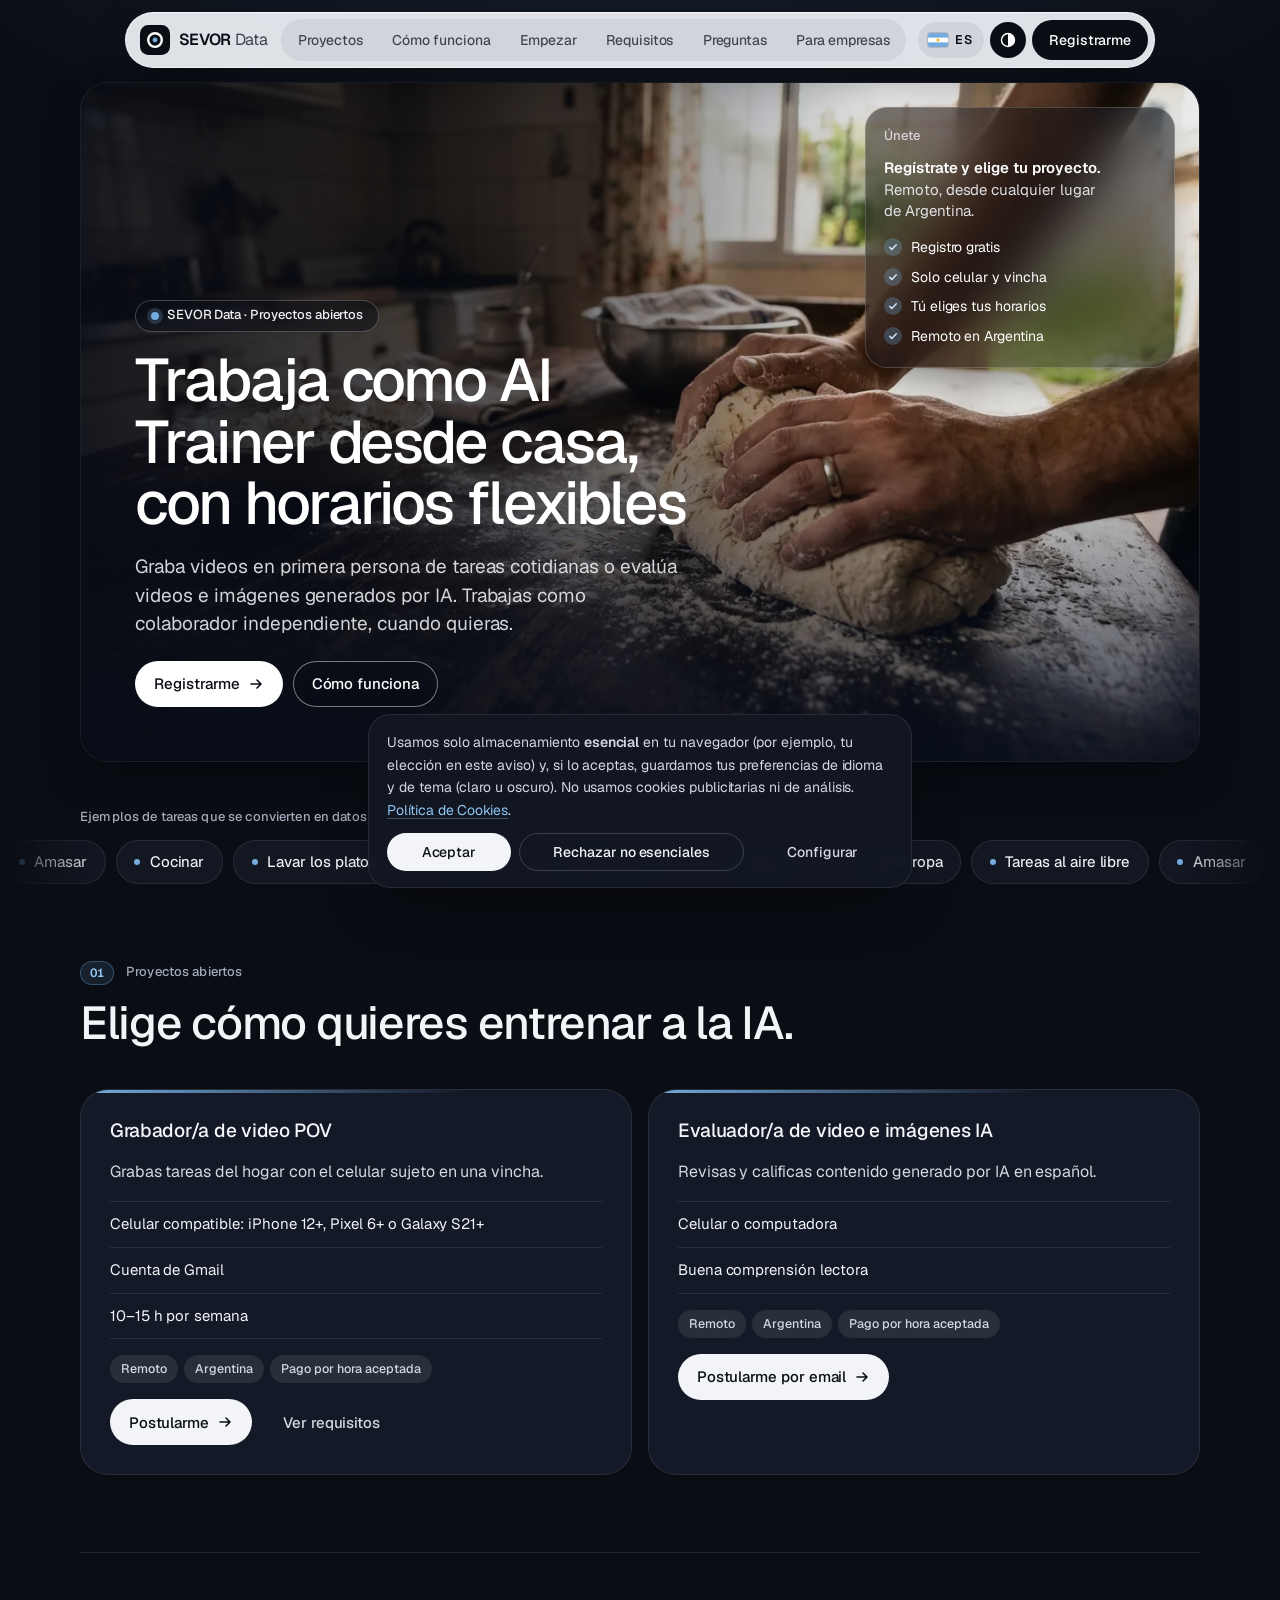
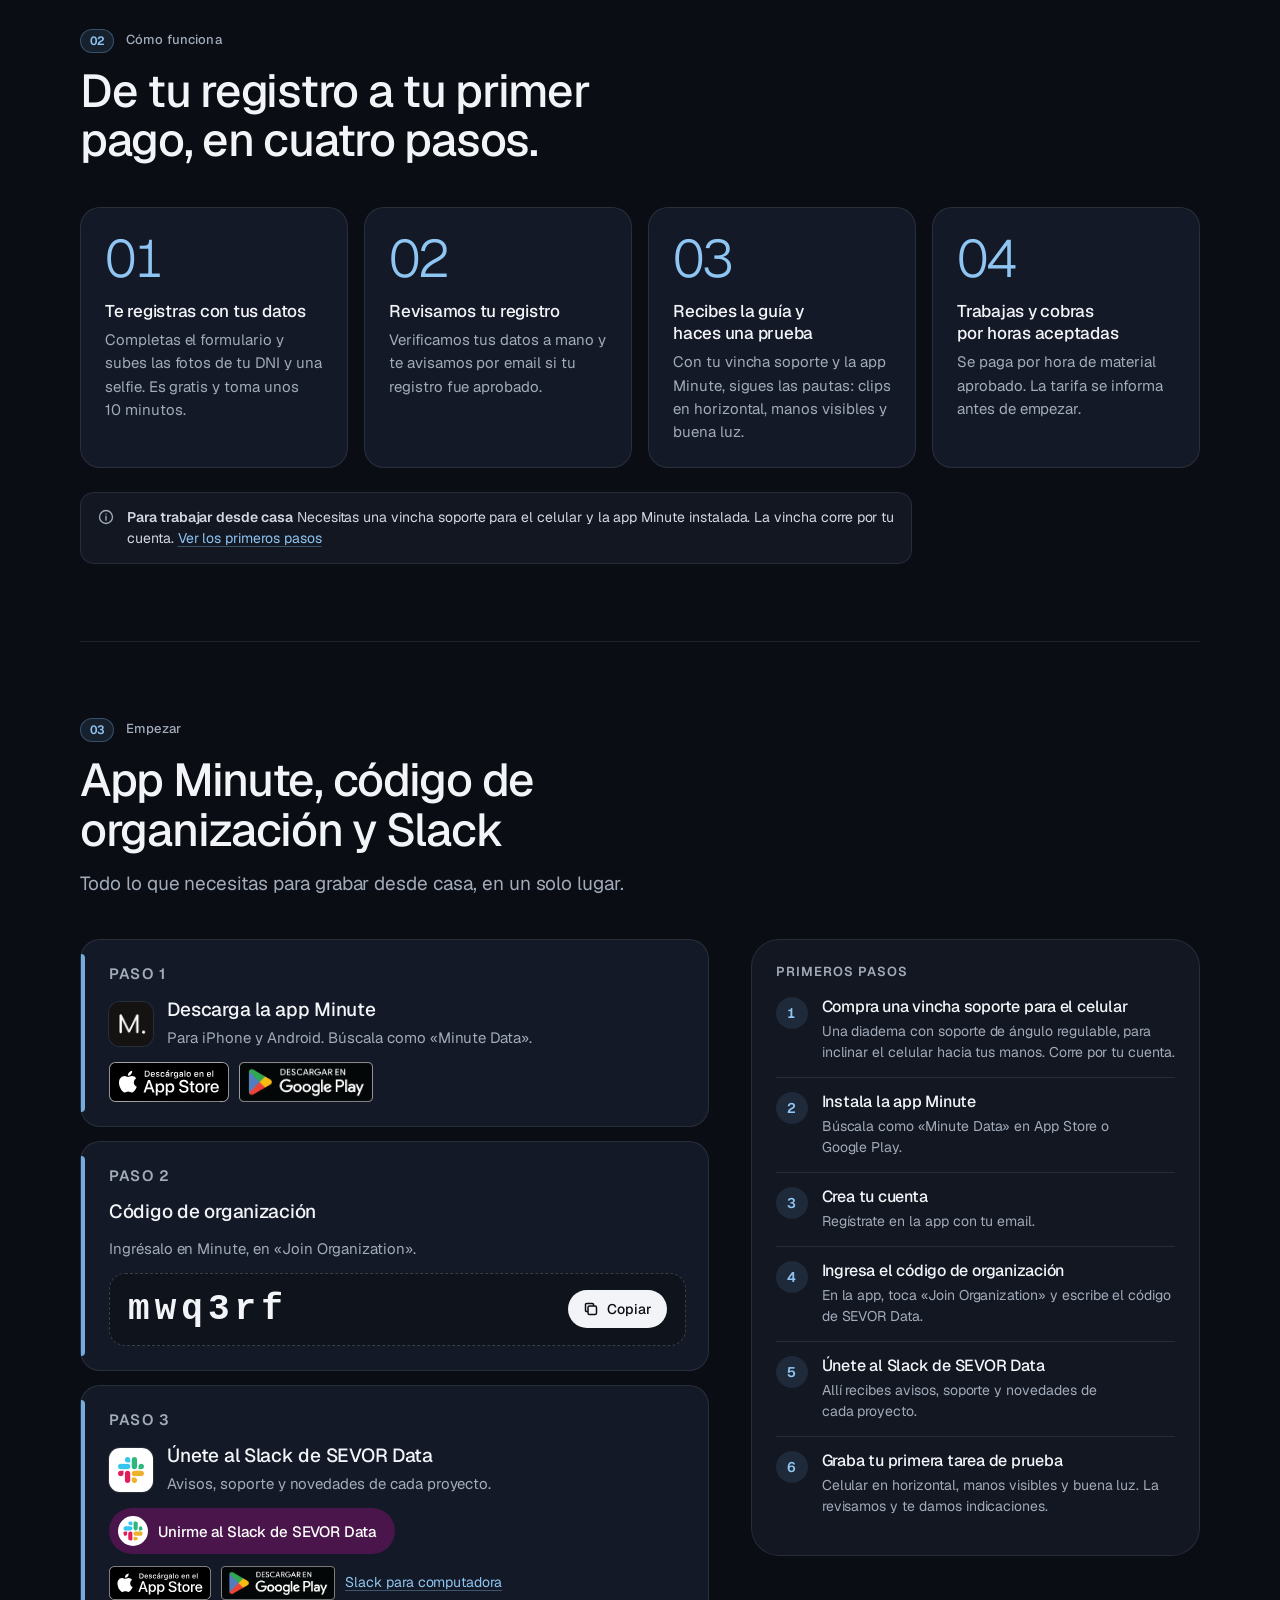
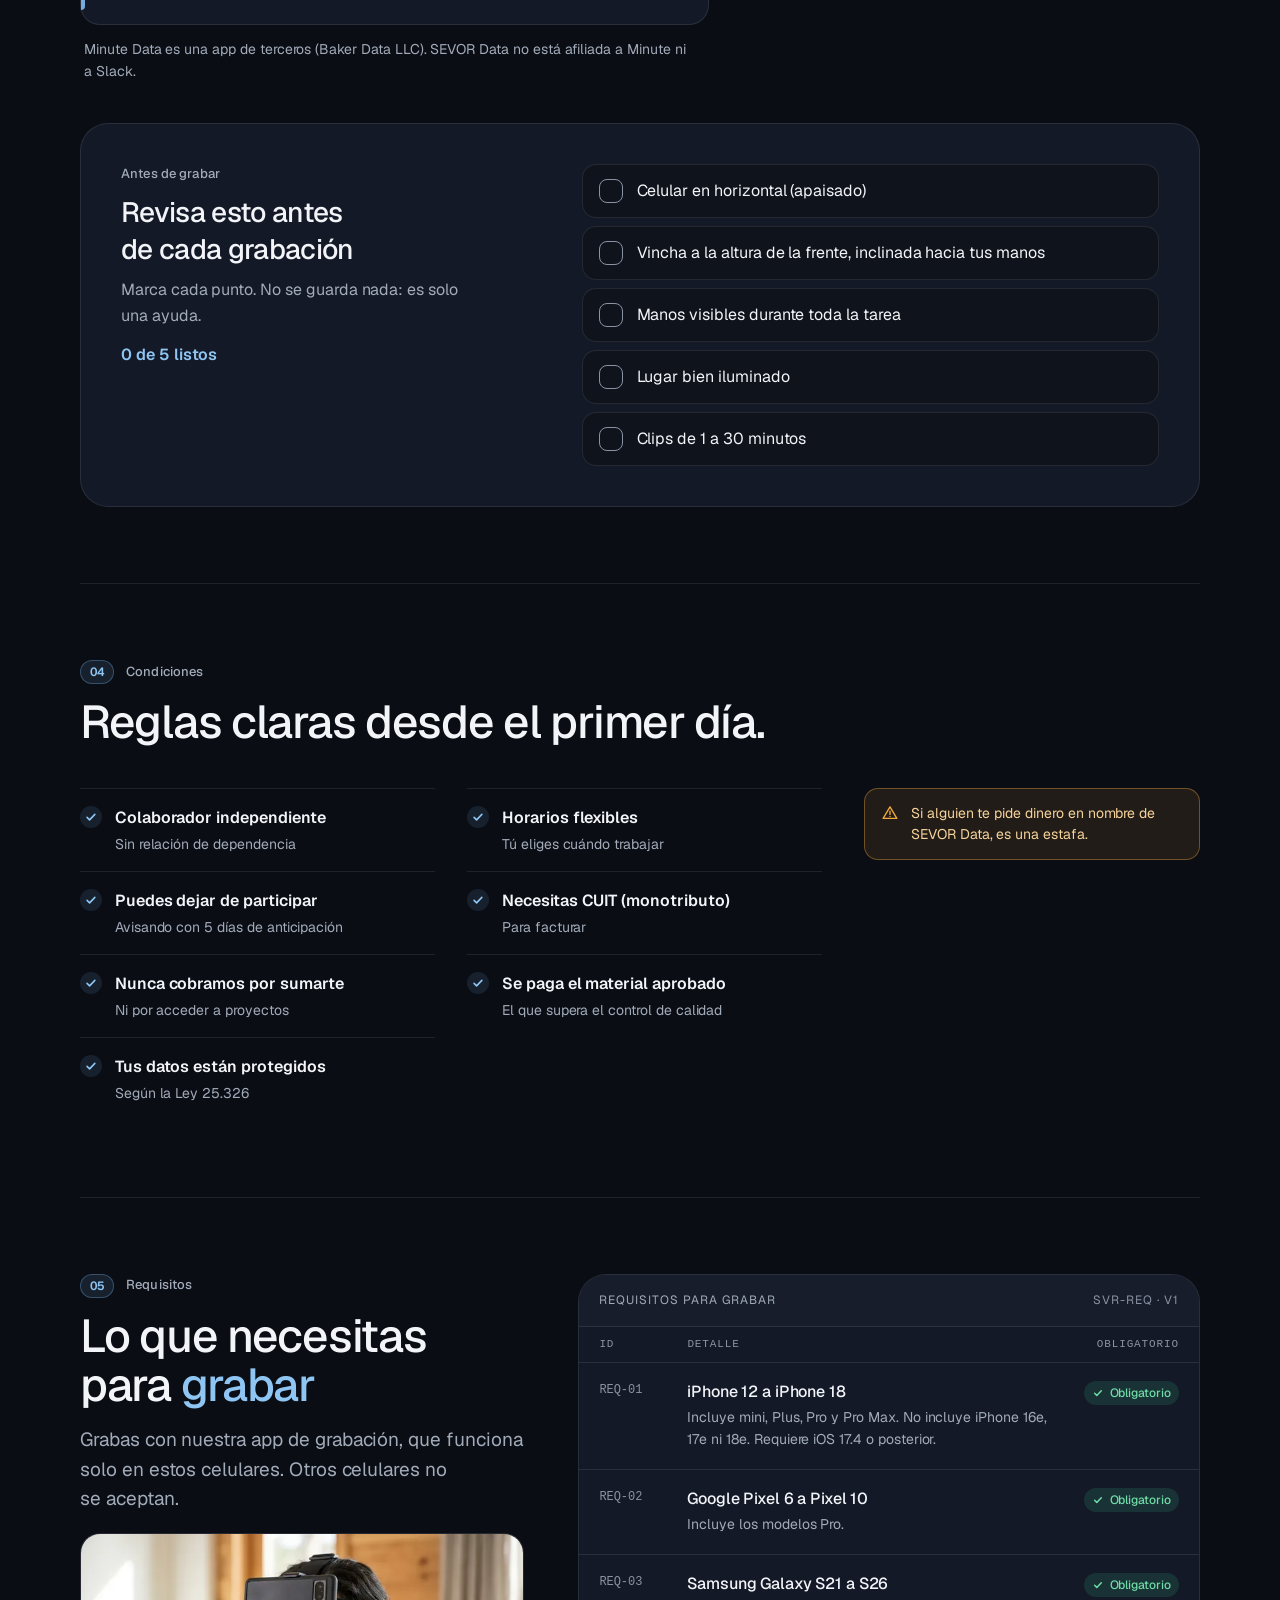
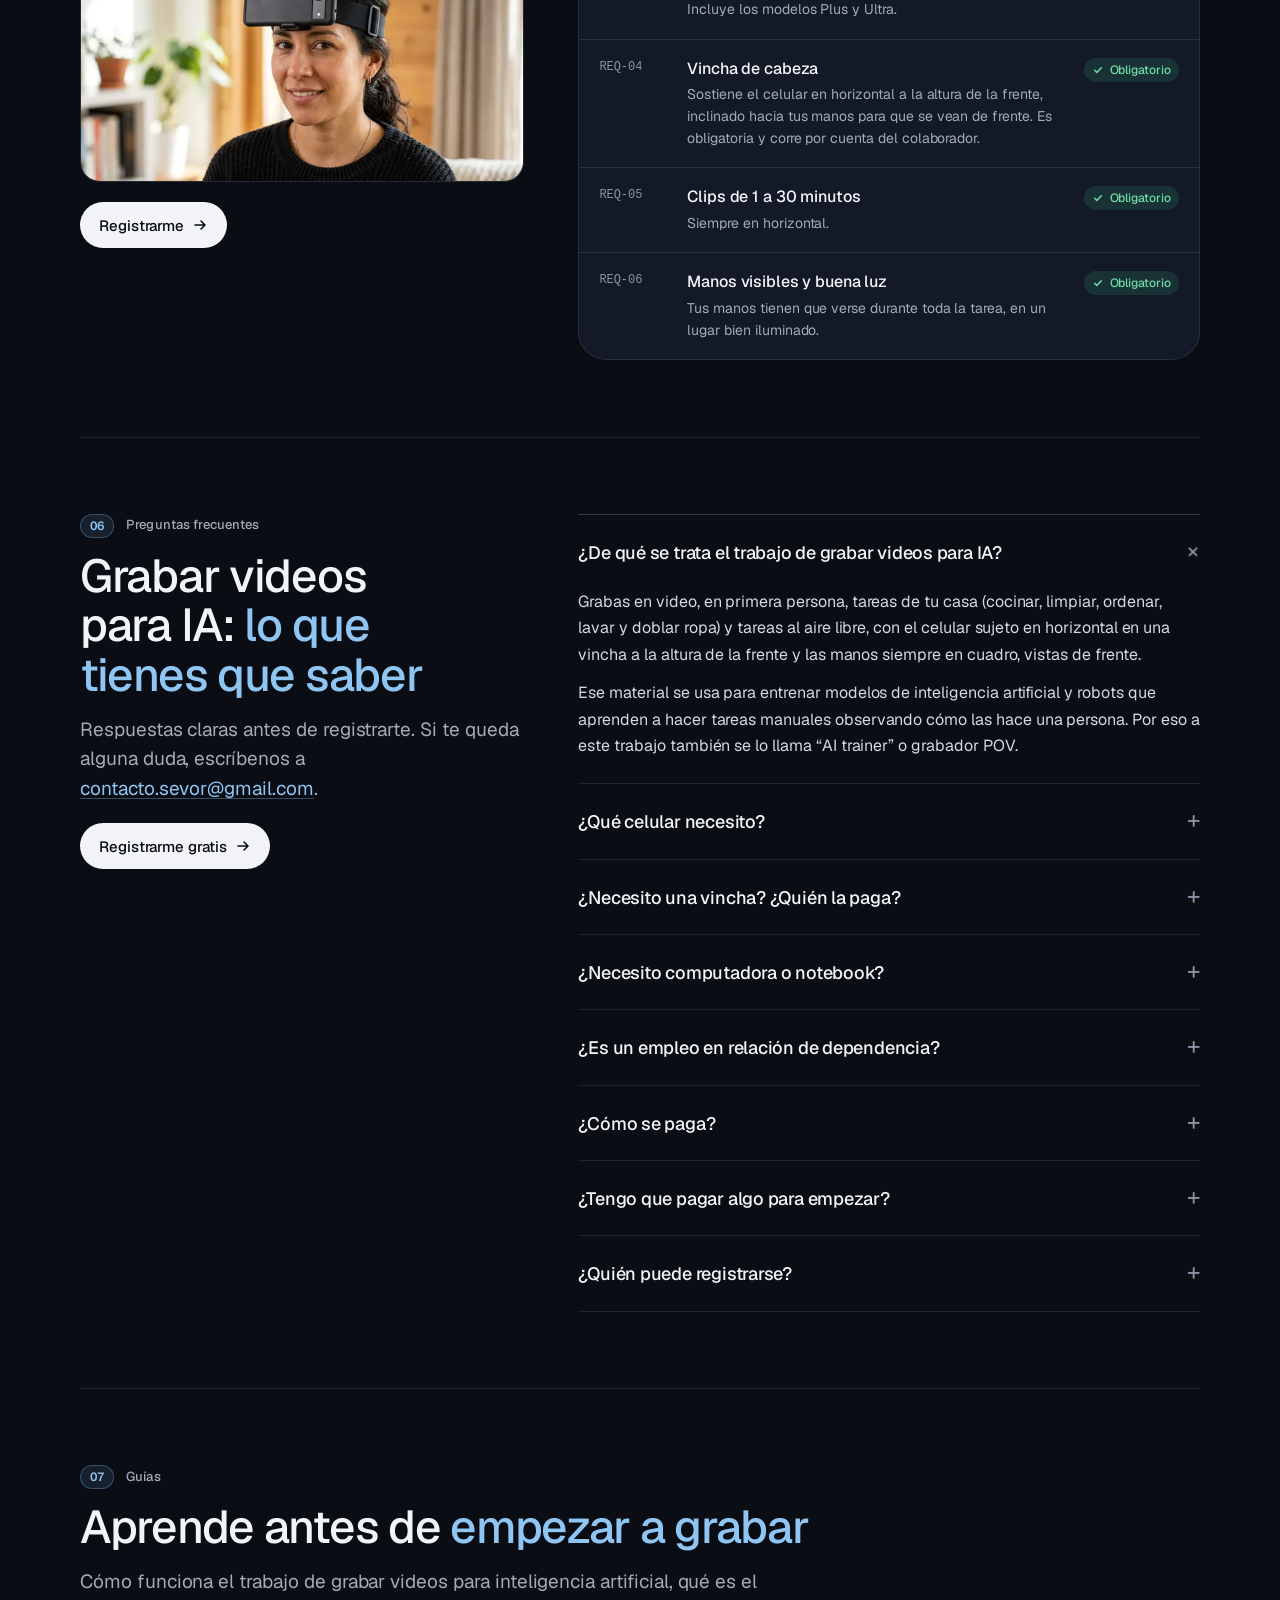
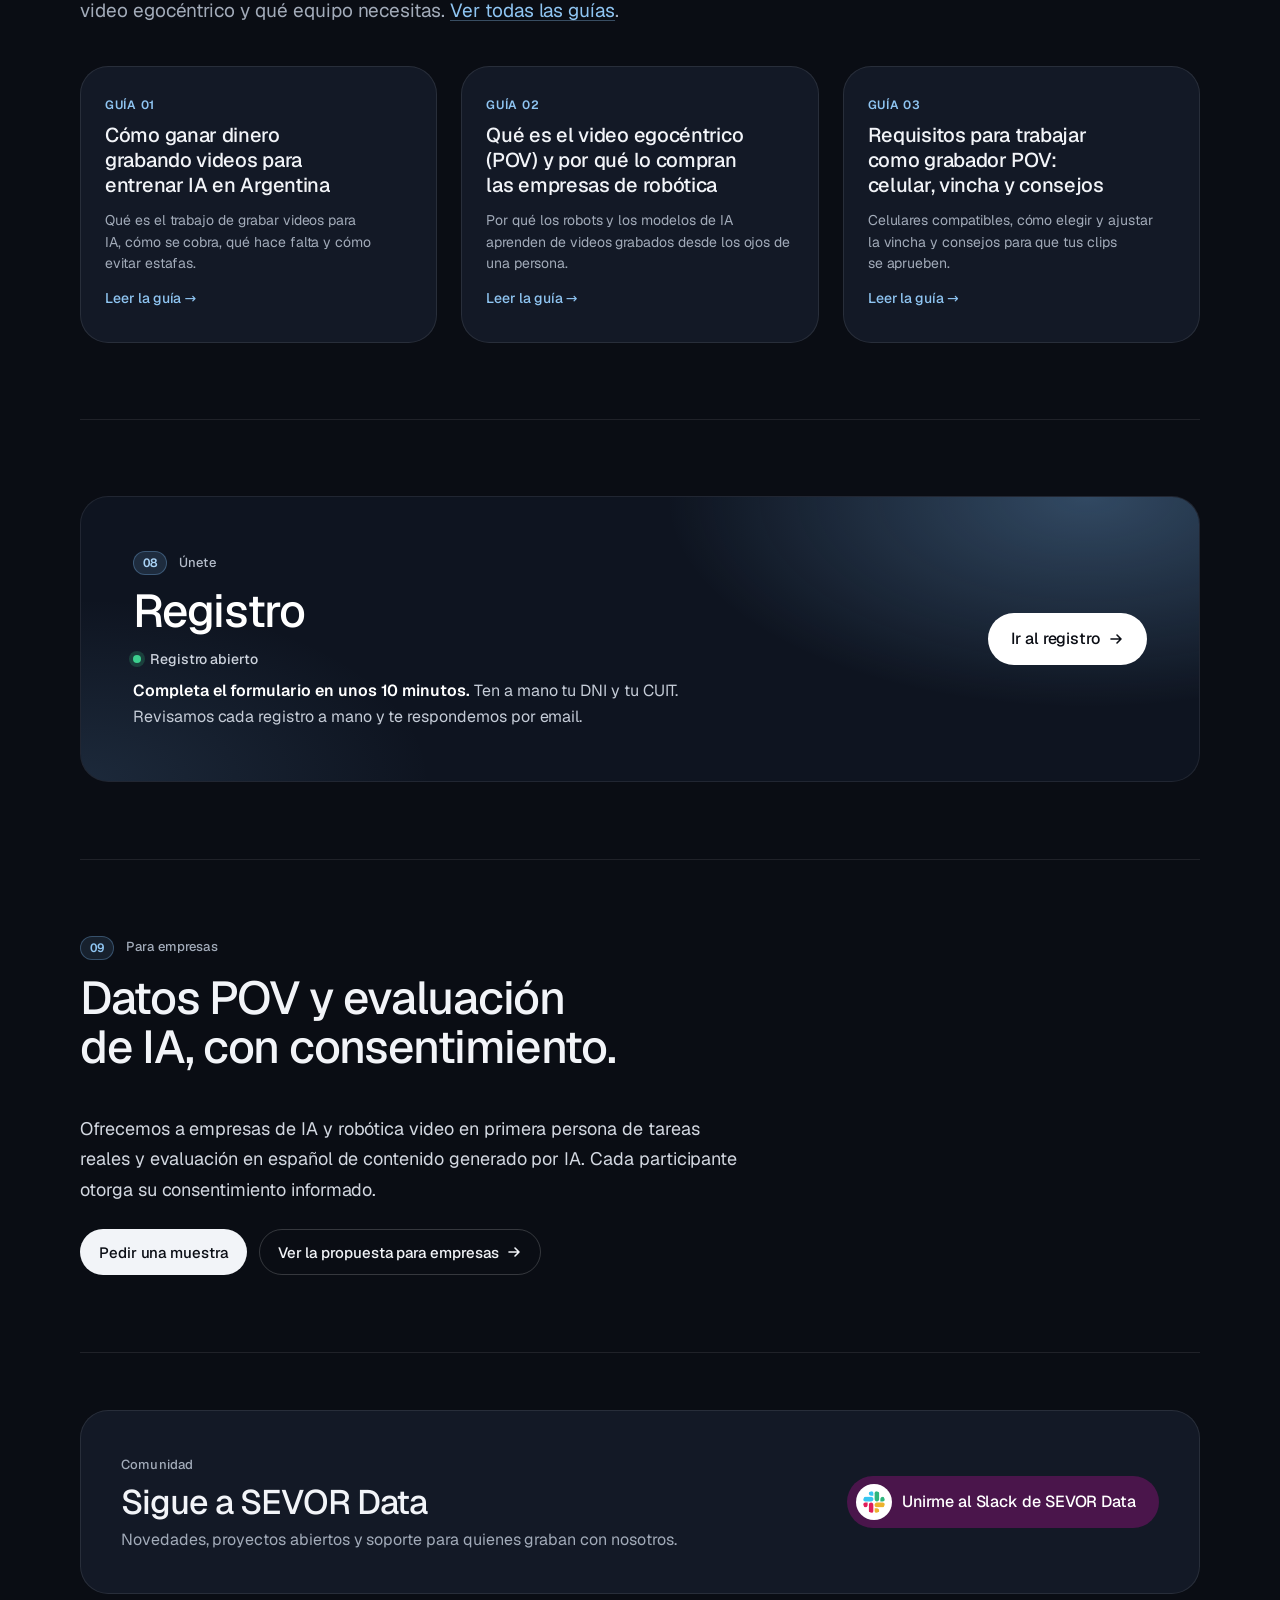
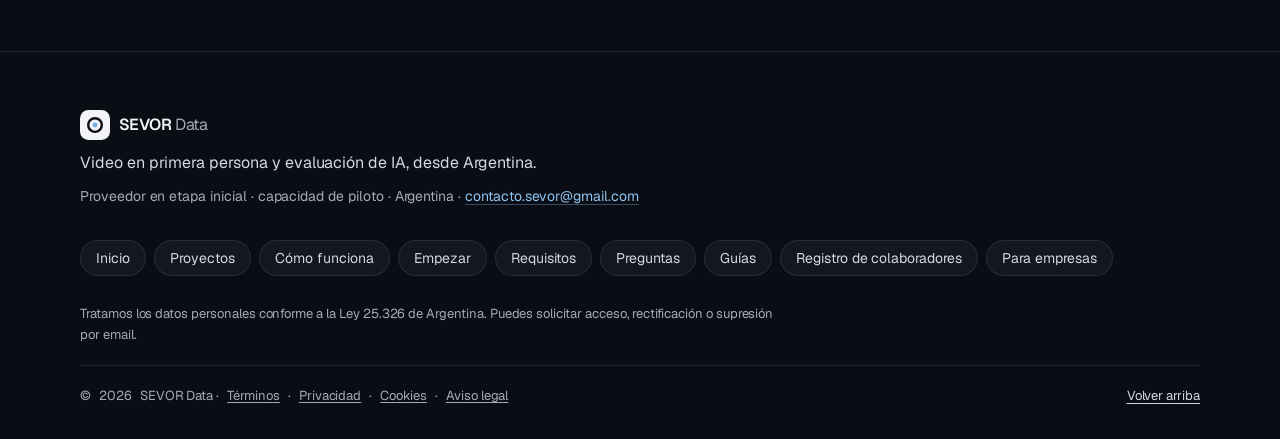
==== index.html @ 76fd6a67 "Show Minute organization code in HTML fallback" ====
<!doctype html>
<html lang="es">
<head>
  <meta charset="utf-8">
  <meta name="viewport" content="width=device-width, initial-scale=1, viewport-fit=cover">
  <meta name="color-scheme" content="dark light">
  <title>Trabajo grabando videos para IA desde el celular | SEVOR Data</title>
  <meta name="description" content="Gana dinero grabando videos POV de tareas del hogar con tu celular y una vincha. Trabajo remoto en Argentina para entrenar IA y robots. Registro gratis.">
  <meta name="robots" content="index, follow">
  <meta name="theme-color" content="#0a0d14" media="(prefers-color-scheme: dark)">
  <meta name="theme-color" content="#0a0d14">
  <link rel="canonical" href="https://sevor-data.dev.ar/">
  <link rel="icon" href="favicon.svg" type="image/svg+xml">
  <link rel="apple-touch-icon" href="assets/img/apple-touch-icon.png">

  <meta property="og:type" content="website">
  <meta property="og:site_name" content="SEVOR Data">
  <meta property="og:locale" content="es_AR">
  <meta property="og:title" content="Trabajo grabando videos para IA desde tu celular">
  <meta property="og:description" content="Graba en primera persona tareas del hogar y al aire libre con el celular en una vincha, como colaborador independiente en Argentina. Registro gratis.">
  <meta property="og:url" content="https://sevor-data.dev.ar/">
  <meta property="og:image" content="https://sevor-data.dev.ar/assets/img/og-image.png">
  <meta property="og:image:width" content="1200">
  <meta property="og:image:height" content="630">
  <meta property="og:image:alt" content="SEVOR Data: video POV en primera persona para entrenar IA, desde Argentina">
  <meta name="twitter:card" content="summary_large_image">
  <meta name="twitter:title" content="Trabajo grabando videos para IA desde tu celular">
  <meta name="twitter:description" content="Graba en primera persona tareas del hogar y al aire libre con el celular en una vincha, como colaborador independiente en Argentina. Registro gratis.">
  <meta name="twitter:image" content="https://sevor-data.dev.ar/assets/img/og-image.png">
  <meta name="keywords" content="trabajo grabando videos para IA, ganar dinero grabando videos, trabajo remoto desde el celular Argentina, AI trainer Argentina, grabar tareas para robots, video egocéntrico POV, trabajo desde casa">
  <script>(function(d){d.classList.add("js");var t=null;try{t=localStorage.getItem("sevor_theme")}catch(e){}d.setAttribute("data-theme",t==="light"?"light":"dark")})(document.documentElement);</script>
  <link rel="preload" as="image" type="image/webp" href="assets/img/photos/pov-dough-1408.webp"
        imagesrcset="assets/img/photos/pov-dough-640.webp 640w, assets/img/photos/pov-dough-960.webp 960w, assets/img/photos/pov-dough-1408.webp 1408w"
        imagesizes="(min-width: 1180px) 1120px, 96vw">
  <link rel="preload" as="font" type="font/woff2" href="assets/fonts/geist-latin.woff2" crossorigin>
  <link rel="stylesheet" href="assets/css/style.css?v=20261111">
  <link rel="stylesheet" href="assets/css/sevor.css?v=20261111">
  <script type="application/ld+json">
{
  "@context": "https://schema.org",
  "@graph": [
    {
      "@type": "Organization",
      "@id": "https://sevor-data.dev.ar/#org",
      "name": "SEVOR Data",
      "url": "https://sevor-data.dev.ar/",
      "logo": "https://sevor-data.dev.ar/assets/img/logo-512.png",
      "email": "contacto.sevor@gmail.com",
      "description": "Equipo argentino que coordina colaboradores independientes para grabar video egocéntrico (POV) de tareas del hogar y al aire libre, usado para entrenar modelos de inteligencia artificial y robótica.",
      "areaServed": {
        "@type": "Country",
        "name": "Argentina"
      },
      "knowsLanguage": [
        "es",
        "en",
        "pt"
      ],
      "contactPoint": {
        "@type": "ContactPoint",
        "contactType": "customer support",
        "email": "contacto.sevor@gmail.com",
        "availableLanguage": [
          "Spanish",
          "English",
          "Portuguese"
        ]
      }
    },
    {
      "@type": "WebSite",
      "@id": "https://sevor-data.dev.ar/#website",
      "url": "https://sevor-data.dev.ar/",
      "name": "SEVOR Data",
      "inLanguage": "es"
      "publisher": {
        "@id": "https://sevor-data.dev.ar/#org"
      }
    },
    {
      "@type": "WebPage",
      "@id": "https://sevor-data.dev.ar/#webpage",
      "url": "https://sevor-data.dev.ar/",
      "name": "Trabajo grabando videos para IA desde el celular",
      "isPartOf": {
        "@id": "https://sevor-data.dev.ar/#website"
      },
      "about": {
        "@id": "https://sevor-data.dev.ar/#org"
      },
      "inLanguage": "es",
      "primaryImageOfPage": "https://sevor-data.dev.ar/assets/img/photos/pov-dough-1408.jpg"
    },
    {
      "@type": "FAQPage",
      "@id": "https://sevor-data.dev.ar/#faq",
      "inLanguage": "es",
      "mainEntity": [
        {
          "@type": "Question",
          "name": "¿De qué se trata el trabajo de grabar videos para IA?",
          "acceptedAnswer": {
            "@type": "Answer",
            "text": "Grabas en video, en primera persona, tareas de tu casa (cocinar, limpiar, ordenar, lavar y doblar ropa) y tareas al aire libre, con el celular sujeto en horizontal en una vincha a la altura de la frente y las manos siempre en cuadro, vistas de frente. Ese material se usa para entrenar modelos de inteligencia artificial y robots que aprenden a hacer tareas manuales observando cómo las hace una persona. Por eso a este trabajo también se lo llama “AI trainer” o grabador POV."
          }
        },
        {
          "@type": "Question",
          "name": "¿Qué celular necesito?",
          "acceptedAnswer": {
            "@type": "Answer",
            "text": "Grabas con nuestra app de grabación, que funciona solo en estos modelos: iPhone 12 a iPhone 18 (incluye mini, Plus, Pro y Pro Max; no incluye iPhone 16e, 17e ni 18e; requiere iOS 17.4 o posterior), Google Pixel 6 a Pixel 10 (incluye Pro) y Samsung Galaxy S21 a S26 (incluye Plus y Ultra). Otros celulares no se aceptan."
          }
        },
        {
          "@type": "Question",
          "name": "¿Necesito una vincha? ¿Quién la paga?",
          "acceptedAnswer": {
            "@type": "Answer",
            "text": "Sí. La vincha de cabeza para celular es obligatoria: sostiene el teléfono en horizontal (apaisado) a la altura de la frente, inclinado hacia tus manos para que se vean de frente. La compra cada persona por su cuenta; SEVOR Data no vende vinchas ni cobra nada para sumarte."
          }
        },
        {
          "@type": "Question",
          "name": "¿Necesito computadora o notebook?",
          "acceptedAnswer": {
            "@type": "Answer",
            "text": "No. El trabajo se hace con el celular: no necesitas notebook ni computadora."
          }
        },
        {
          "@type": "Question",
          "name": "¿Es un empleo en relación de dependencia?",
          "acceptedAnswer": {
            "@type": "Answer",
            "text": "No. Trabajas como colaborador independiente: eliges tus días y horarios. Para facturar necesitas CUIT y estar inscrito en monotributo u otro régimen. Cualquiera de las partes puede finalizar la colaboración con 5 días de aviso."
          }
        },
        {
          "@type": "Question",
          "name": "¿Cómo se paga?",
          "acceptedAnswer": {
            "@type": "Answer",
            "text": "Se paga por hora de material aprobado: solo cuenta el video que supera el control de calidad. Los clientes son empresas internacionales de IA y robótica. El monto se informa por email al registrarte, antes de empezar cada proyecto. No garantizamos un volumen mínimo de trabajo."
          }
        },
        {
          "@type": "Question",
          "name": "¿Tengo que pagar algo para empezar?",
          "acceptedAnswer": {
            "@type": "Answer",
            "text": "No. Nunca cobramos por sumarte ni por acceder a proyectos. Si alguien te pide dinero en nombre de SEVOR Data, es una estafa."
          }
        },
        {
          "@type": "Question",
          "name": "¿Quién puede registrarse?",
          "acceptedAnswer": {
            "@type": "Answer",
            "text": "Personas que viven en Argentina, con DNI, un celular compatible y la posibilidad de facturar. El registro es online, gratuito y toma unos 10 minutos: completas tus datos y subes las fotos de tu DNI y una selfie con él. Lo revisamos a mano y te avisamos por email si fue aprobado."
          }
        }
      ]
    }
  ]
}
  </script>
  <script src="assets/js/config.js?v=20261112" defer></script>
  <script src="assets/js/i18n.js?v=20261111" defer></script>
  <script src="assets/js/main.js?v=20261112" defer></script>
</head>
<body id="top" data-root="./" data-page="index">
  <a class="skip" href="#main" data-i18n="skip">Saltar al contenido</a>

  <header class="sx-header" data-header>
    <div class="sx-bar">
      <a class="sx-brand" href="./" aria-label="SEVOR Data, inicio"><svg class="sx-mark" viewBox="0 0 32 32" aria-hidden="true"><rect width="32" height="32" rx="9" class="sx-mark__bg"/><circle cx="16" cy="16" r="7.25" fill="none" class="sx-mark__ring" stroke-width="2.5"/><circle cx="16" cy="16" r="2.6" fill="#74acdf"/></svg><span class="sx-brand__word">SEVOR <span>Data</span></span></a>
      <nav class="sx-nav" aria-label="Principal"><ul class="sx-nav__track"><li><a href="#proyectos" data-i18n="nav.projects">Proyectos</a></li><li><a href="#como-funciona" data-i18n="nav.how">Cómo funciona</a></li><li><a href="#empezar" data-i18n="nav.start">Empezar</a></li><li><a href="#requisitos" data-i18n="nav.req">Requisitos</a></li><li><a href="#preguntas" data-i18n="nav.faq">Preguntas</a></li><li><a href="#empresas" data-i18n="nav.biz">Empresas</a></li></ul></nav>
      <div class="sx-tools"><div class="lang"><button class="lang-btn" type="button" aria-haspopup="true" aria-expanded="false" aria-controls="lang-menu" data-i18n-attr="aria-label:lang.label" aria-label="Idioma"><span class="flag"><svg viewBox="0 0 20 14" aria-hidden="true"><rect width="20" height="14" fill="#74acdf"/><rect y="4.67" width="20" height="4.66" fill="#fff"/><circle cx="10" cy="7" r="1.5" fill="#f6b40e"/></svg></span><span class="lang-code">ES</span></button><div class="lang-menu" id="lang-menu" role="menu"></div></div><button class="sx-theme" type="button" data-theme-toggle aria-label="Cambiar a tema claro"><svg viewBox="0 0 20 20" aria-hidden="true"><circle cx="10" cy="10" r="7.25" fill="none" stroke="currentColor" stroke-width="1.6"/><path d="M10 2.75a7.25 7.25 0 0 1 0 14.5z" fill="currentColor"/></svg></button><a class="sx-cta" href="registro.html" data-i18n="co.btn">Registrarme</a><button class="menu-toggle sx-menu-btn" type="button" aria-expanded="false" aria-controls="mobile-menu" data-i18n-attr="aria-label:nav.menu" aria-label="Menú"><span></span></button></div>
    </div>
    <div class="mobile-menu sx-sheet" id="mobile-menu" hidden><nav aria-label="Móvil"><ul><li><a href="#proyectos" data-i18n="nav.projects">Proyectos</a></li><li><a href="#como-funciona" data-i18n="nav.how">Cómo funciona</a></li><li><a href="#empezar" data-i18n="nav.start">Empezar</a></li><li><a href="#requisitos" data-i18n="nav.req">Requisitos</a></li><li><a href="#preguntas" data-i18n="nav.faq">Preguntas</a></li><li><a href="#empresas" data-i18n="nav.biz">Empresas</a></li></ul></nav><div class="sx-sheet__cta"><a class="btn btn-primary" href="registro.html" data-i18n="co.btn">Registrarme</a></div></div>
  </header>

  <main id="main">
    <!-- ============ HERO ============ -->
    <div class="container sx-hero-wrap">
      <section class="sx-hero" aria-labelledby="hero-title">
        <picture>
          <source type="image/webp" srcset="assets/img/photos/pov-dough-640.webp 640w, assets/img/photos/pov-dough-960.webp 960w, assets/img/photos/pov-dough-1408.webp 1408w" sizes="(min-width: 1180px) 1120px, 96vw">
          <img class="sx-hero__img" src="assets/img/photos/pov-dough-1408.jpg" srcset="assets/img/photos/pov-dough-640.jpg 640w, assets/img/photos/pov-dough-960.jpg 960w, assets/img/photos/pov-dough-1408.jpg 1408w" sizes="(min-width: 1180px) 1120px, 96vw" width="1408" height="768" fetchpriority="high" decoding="async" alt="Vista en primera persona de unas manos amasando sobre una mesa enharinada, en una cocina" data-i18n-attr="alt:hero2.alt">
        </picture>
        <div class="sx-hero__copy">
          <p class="sx-badge"><span class="sx-dot" aria-hidden="true"></span><span data-i18n="hero2.eyebrow">SEVOR Data · Proyectos abiertos</span></p>
          <h1 id="hero-title" data-i18n="hero2.h1">Trabaja como AI Trainer desde casa, con horarios flexibles</h1>
          <p class="sx-hero__sub" data-i18n="hero2.sub">Graba videos en primera persona de tareas cotidianas o evalúa videos e imágenes generados por IA. Trabajas como colaborador independiente, cuando quieras.</p>
          <div class="sx-hero__actions">
            <a class="btn btn-light" href="registro.html"><span data-i18n="co.btn">Registrarme</span><svg class="arrow" viewBox="0 0 16 16" fill="none" stroke="currentColor" stroke-width="1.6" stroke-linecap="round" stroke-linejoin="round" aria-hidden="true"><path d="M3 8h10M9 4l4 4-4 4"/></svg></a>
            <a class="btn btn-ghost-light" href="#como-funciona" data-i18n="nav.how">Cómo funciona</a>
          </div>
        </div>
        <aside class="sx-glass" aria-labelledby="co-head">
          <p class="sx-glass__head" id="co-head" data-i18n="co.head">Únete</p>
          <p class="sx-glass__lead"><strong data-i18n="co.lead.b">Regístrate y elige tu proyecto.</strong> <span data-i18n="co.lead">Remoto, desde cualquier lugar de Argentina.</span></p>
          <ul class="sx-glass__chips" role="list"><li><svg viewBox="0 0 16 16" fill="none" stroke="currentColor" stroke-width="2" stroke-linecap="round" stroke-linejoin="round" aria-hidden="true"><path d="m3.5 8.4 2.9 2.9 6-6.3"/></svg><span data-i18n="hero3.c1">Registro gratis</span></li><li><svg viewBox="0 0 16 16" fill="none" stroke="currentColor" stroke-width="2" stroke-linecap="round" stroke-linejoin="round" aria-hidden="true"><path d="m3.5 8.4 2.9 2.9 6-6.3"/></svg><span data-i18n="hero3.c2">Solo celular y vincha</span></li><li><svg viewBox="0 0 16 16" fill="none" stroke="currentColor" stroke-width="2" stroke-linecap="round" stroke-linejoin="round" aria-hidden="true"><path d="m3.5 8.4 2.9 2.9 6-6.3"/></svg><span data-i18n="hero3.c3">Tú eliges tus horarios</span></li><li><svg viewBox="0 0 16 16" fill="none" stroke="currentColor" stroke-width="2" stroke-linecap="round" stroke-linejoin="round" aria-hidden="true"><path d="m3.5 8.4 2.9 2.9 6-6.3"/></svg><span data-i18n="hero3.c4">Remoto en Argentina</span></li></ul>
        </aside>
      </section>
    </div>

    <!-- ============ TASKS MARQUEE ============ -->
    <section class="sx-marquee" aria-labelledby="mq-title">
      <div class="container"><h2 class="sx-marquee__label" id="mq-title" data-i18n="mq.label">Ejemplos de tareas que se convierten en datos</h2></div>
      <div class="sx-marquee__viewport">
        <ul class="sx-marquee__track" role="list"><li data-i18n="mq.1">Amasar</li><li data-i18n="mq.2">Cocinar</li><li data-i18n="mq.3">Lavar los platos</li><li data-i18n="mq.4">Limpiar</li><li data-i18n="mq.5">Ordenar la casa</li><li data-i18n="mq.6">Lavar ropa</li><li data-i18n="mq.7">Doblar ropa</li><li data-i18n="mq.8">Tareas al aire libre</li></ul>
        <ul class="sx-marquee__track" aria-hidden="true"><li data-i18n="mq.1">Amasar</li><li data-i18n="mq.2">Cocinar</li><li data-i18n="mq.3">Lavar los platos</li><li data-i18n="mq.4">Limpiar</li><li data-i18n="mq.5">Ordenar la casa</li><li data-i18n="mq.6">Lavar ropa</li><li data-i18n="mq.7">Doblar ropa</li><li data-i18n="mq.8">Tareas al aire libre</li></ul>
      </div>
    </section>

    <!-- ============ 01 PROJECTS ============ -->
    <section class="sx-section" id="proyectos" aria-labelledby="pr-title">
      <div class="container">
        <header class="sx-head reveal">
          <p class="sx-eyebrow"><span class="sx-num" aria-hidden="true">01</span><span data-i18n="pr.eyebrow">Proyectos abiertos</span></p>
          <h2 id="pr-title" data-i18n="pr.h2">Elige cómo quieres entrenar a la IA.</h2>
        </header>
        <div class="project-cards">
          <article class="project-card reveal d1">
            <h3 data-i18n="pr.c1h">Grabador/a de video POV</h3>
            <p data-i18n="pr.c1p">Grabas tareas del hogar con el celular sujeto en una vincha.</p>
            <ul class="project-card__list">
              <li data-i18n="pr.c1l1">Celular compatible: iPhone 12+, Pixel 6+ o Galaxy S21+</li>
              <li data-i18n="pr.c1l2">Cuenta de Gmail</li>
              <li data-i18n="pr.c1l3">10–15 h por semana</li>
            </ul>
            <p class="tags"><span class="tag" data-i18n="m.remote">Remoto</span><span class="tag">Argentina</span><span class="tag" data-i18n="m.pay">Pago por hora aceptada</span></p>
            <div class="cta-row">
              <a class="btn btn-primary" href="registro.html"><span data-i18n="pr.btn">Postularme</span><svg class="arrow" viewBox="0 0 16 16" fill="none" stroke="currentColor" stroke-width="1.6" stroke-linecap="round" stroke-linejoin="round" aria-hidden="true"><path d="M3 8h10M9 4l4 4-4 4"/></svg></a>
              <a class="btn btn-quiet" href="#requisitos" data-i18n="pr.req">Ver requisitos</a>
            </div>
          </article>
          <article class="project-card reveal d2">
            <h3 data-i18n="pr.c2h">Evaluador/a de video e imágenes IA</h3>
            <p data-i18n="pr.c2p">Revisas y calificas contenido generado por IA en español.</p>
            <ul class="project-card__list">
              <li data-i18n="pr.c2l1">Celular o computadora</li>
              <li data-i18n="pr.c2l2">Buena comprensión lectora</li>
            </ul>
            <p class="tags"><span class="tag" data-i18n="m.remote">Remoto</span><span class="tag">Argentina</span><span class="tag" data-i18n="m.pay">Pago por hora aceptada</span></p>
            <div class="cta-row">
              <a class="btn btn-primary" href="mailto:contacto.sevor@gmail.com?subject=Evaluador%20de%20video%20e%20im%C3%A1genes%20IA"><span data-i18n="pr.btn.mail">Postularme por email</span><svg class="arrow" viewBox="0 0 16 16" fill="none" stroke="currentColor" stroke-width="1.6" stroke-linecap="round" stroke-linejoin="round" aria-hidden="true"><path d="M3 8h10M9 4l4 4-4 4"/></svg></a>
            </div>
          </article>
        </div>
      </div>
    </section>

    <!-- ============ 02 HOW IT WORKS ============ -->
    <section class="sx-section" id="como-funciona" aria-labelledby="how-title">
      <div class="container">
        <header class="sx-head reveal">
          <p class="sx-eyebrow"><span class="sx-num" aria-hidden="true">02</span><span data-i18n="how.label">Cómo funciona</span></p>
          <h2 id="how-title" data-i18n="how.lead">De tu registro a tu primer pago, en cuatro pasos.</h2>
        </header>
        <ol class="steps-list" role="list">
          <li class="step-row reveal">
            <span class="step-row__num" aria-hidden="true">01</span>
            <div><h3 data-i18n="how.1.t">Te registras con tus datos</h3><p data-i18n="how.1.d">Completas el formulario y subes las fotos de tu DNI y una selfie. Es gratis y toma unos 10 minutos.</p></div>
          </li>
          <li class="step-row reveal">
            <span class="step-row__num" aria-hidden="true">02</span>
            <div><h3 data-i18n="how.2.t">Revisamos tu registro</h3><p data-i18n="how.2.d">Verificamos tus datos a mano y te avisamos por email si tu registro fue aprobado.</p></div>
          </li>
          <li class="step-row reveal">
            <span class="step-row__num" aria-hidden="true">03</span>
            <div><h3 data-i18n="how.3.t">Recibes la guía y haces una prueba</h3><p data-i18n="how.3.d">Con tu vincha soporte y la app Minute, sigues las pautas: clips en horizontal, manos visibles y buena luz.</p></div>
          </li>
          <li class="step-row reveal">
            <span class="step-row__num" aria-hidden="true">04</span>
            <div><h3 data-i18n="how.4.t">Trabajas y cobras por horas aceptadas</h3><p data-i18n="how.4.d">Se paga por hora de material aprobado. La tarifa se informa antes de empezar.</p></div>
          </li>
        </ol>
        <p class="callout reveal"><svg viewBox="0 0 20 20" fill="none" stroke="currentColor" stroke-width="1.5" stroke-linecap="round" stroke-linejoin="round" aria-hidden="true"><circle cx="10" cy="10" r="7.2"/><path d="M10 9v4.5M10 6.6h.01"/></svg><span><strong data-i18n="reminder.t">Para trabajar desde casa</strong> <span data-i18n="reminder.d">Necesitas una vincha soporte para el celular y la app Minute instalada. La vincha corre por tu cuenta.</span> <a class="link" href="#empezar" data-i18n="reminder.link">Ver los primeros pasos</a></span></p>
      </div>
    </section>

    <!-- ============ 03 GET STARTED: MINUTE + ORG CODE + SLACK ============ -->
    <section class="sx-section" id="empezar" aria-labelledby="start-title">
      <div class="container">
        <header class="sx-head reveal">
          <p class="sx-eyebrow"><span class="sx-num" aria-hidden="true">03</span><span data-i18n="start.eyebrow">Empezar</span></p>
          <h2 id="start-title" data-i18n="start.h2">App Minute, código de organización y Slack</h2>
          <p class="lead" data-i18n="start.lead">Todo lo que necesitas para grabar desde casa, en un solo lugar.</p>
        </header>
        <div class="sx-start">
          <div class="sx-start__cards">
            <article class="sx-req reveal">
              <p class="sx-req__step"><span data-i18n="start.step">Paso</span> 1</p>
              <div class="sx-req__title"><img class="sx-app-icon" src="assets/img/brands/minute-app-icon.png" width="44" height="44" alt="" aria-hidden="true"><div><h3 data-i18n="start.minute.t">Descarga la app Minute</h3><p data-i18n="start.minute.d">Para iPhone y Android. Búscala como «Minute Data».</p></div></div>
              <div class="store-badges">
                <a class="store-badge" data-cfg-href="minute_ios" href="#" target="_blank" rel="noopener"><img src="assets/img/brands/app-store-badge-es.svg" width="120" height="40" alt="Descárgalo en el App Store"></a>
                <a class="store-badge" data-cfg-href="minute_android" href="#" target="_blank" rel="noopener"><img src="assets/img/brands/google-play-badge-es.png" width="135" height="40" alt="Disponible en Google Play"></a>
              </div>
            </article>
            <article class="sx-req sx-req--code reveal d1" data-org-code>
              <p class="sx-req__step"><span data-i18n="start.step">Paso</span> 2</p>
              <h3 id="org-code-title" data-i18n="start.code.t">Código de organización</h3>
              <p data-i18n="start.code.d">Ingrésalo en Minute, en «Join Organization».</p>
              <div class="sx-code" role="group" aria-labelledby="org-code-title">
                <div class="sx-code__row" data-org-has>
                  <output class="sx-code__value" data-org-value>mwq3rf</output>
                  <button type="button" class="btn btn-sm sx-code__copy" data-org-copy><svg viewBox="0 0 16 16" fill="none" stroke="currentColor" stroke-width="1.5" aria-hidden="true"><rect x="5" y="5" width="8.5" height="8.5" rx="1.6"/><path d="M10.5 5V3.6A1.1 1.1 0 0 0 9.4 2.5H3.6a1.1 1.1 0 0 0-1.1 1.1v5.8a1.1 1.1 0 0 0 1.1 1.1H5"/></svg><span data-i18n="org.copy">Copiar</span></button>
                </div>
                <p class="sx-code__soon" data-org-none hidden><span class="sx-dot sx-dot--amber" aria-hidden="true"></span><span>Próximamente</span></p>
                <p class="sx-code__status" data-org-status role="status" aria-live="polite"></p>
              </div>
            </article>
            <article class="sx-req reveal d2">
              <p class="sx-req__step"><span data-i18n="start.step">Paso</span> 3</p>
              <div class="sx-req__title"><span class="sx-app-icon sx-app-icon--slack"><img src="assets/img/brands/slack-mark.svg" width="26" height="26" alt="" aria-hidden="true"></span><div><h3 data-i18n="start.slack.t">Únete al Slack de SEVOR Data</h3><p data-i18n="start.slack.d">Avisos, soporte y novedades de cada proyecto.</p></div></div>
              <a class="btn btn-slack" data-cfg-href="slack_invite" href="#" target="_blank" rel="noopener" hidden><img class="sx-slack-mark" src="assets/img/brands/slack-mark.svg" width="20" height="20" alt="" aria-hidden="true"><span data-i18n="slack.join">Unirme al Slack de SEVOR Data</span><span class="visually-hidden" data-i18n="new.tab">(se abre en una pestaña nueva)</span></a>
              <p class="small muted" data-cfg-ifnot="slack_invite" data-i18n="slack.soon">El enlace de invitación al Slack te lo enviamos al aprobar tu registro.</p>
              <div class="store-badges store-badges--sm">
                <a class="store-badge" data-cfg-href="slack_ios" href="#" target="_blank" rel="noopener"><img src="assets/img/brands/app-store-badge-es.svg" width="120" height="40" alt="Slack en el App Store"></a>
                <a class="store-badge" data-cfg-href="slack_android" href="#" target="_blank" rel="noopener"><img src="assets/img/brands/google-play-badge-es.png" width="135" height="40" alt="Slack en Google Play"></a>
                <a class="link small" data-cfg-href="slack_desktop" href="#" target="_blank" rel="noopener" data-i18n="slack.desktop">Slack para computadora</a>
              </div>
            </article>
            <p class="small muted sx-start__note" data-i18n="apps.note">Minute Data es una app de terceros (Baker Data LLC). SEVOR Data no está afiliada a Minute ni a Slack.</p>
          </div>
          <div class="sx-start__steps reveal d1">
            <h3 class="sx-start__steps-h" data-i18n="start.steps.h">Primeros pasos</h3>
            <ol class="onboard-steps" role="list">
            <li class="onboard-step"><span class="onboard-step__num" aria-hidden="true">1</span><div><h3 data-i18n="org.s1.t">Compra una vincha soporte para el celular</h3><p data-i18n="org.s1.d">Una diadema con soporte de ángulo regulable, para inclinar el celular hacia tus manos. Corre por tu cuenta.</p></div></li>
            <li class="onboard-step"><span class="onboard-step__num" aria-hidden="true">2</span><div><h3 data-i18n="org.s2.t">Instala la app Minute</h3><p data-i18n="org.s2.d">Búscala como «Minute Data» en App Store o Google Play.</p></div></li>
            <li class="onboard-step"><span class="onboard-step__num" aria-hidden="true">3</span><div><h3 data-i18n="org.s3.t">Crea tu cuenta</h3><p data-i18n="org.s3.d">Regístrate en la app con tu email.</p></div></li>
            <li class="onboard-step"><span class="onboard-step__num" aria-hidden="true">4</span><div><h3 data-i18n="org.s4.t">Ingresa el código de organización</h3><p data-i18n="org.s4.d">En la app, toca «Join Organization» y escribe el código de SEVOR Data.</p></div></li>
            <li class="onboard-step"><span class="onboard-step__num" aria-hidden="true">5</span><div><h3 data-i18n="org.s5.t">Únete al Slack de SEVOR Data</h3><p data-i18n="org.s5.d">Allí recibes avisos, soporte y novedades de cada proyecto.</p></div></li>
            <li class="onboard-step"><span class="onboard-step__num" aria-hidden="true">6</span><div><h3 data-i18n="org.s6.t">Graba tu primera tarea de prueba</h3><p data-i18n="org.s6.d">Celular en horizontal, manos visibles y buena luz. La revisamos y te damos indicaciones.</p></div></li>
          </ol>
          </div>
        </div>

        <div class="sx-checkcard reveal" aria-labelledby="chk-title">
          <div class="sx-checkcard__intro">
            <p class="sx-eyebrow"><span data-i18n="chk.eyebrow">Antes de grabar</span></p>
            <h3 id="chk-title" data-i18n="chk.h">Revisa esto antes de cada grabación</h3>
            <p class="muted" data-i18n="chk.lead">Marca cada punto. No se guarda nada: es solo una ayuda.</p>
            <p class="sx-checkcard__count" data-chk-count aria-live="polite"></p>
          </div>
          <ul class="sx-checklist" role="list"><li><label class="sx-check"><input type="checkbox" data-chk><span class="sx-check__box" aria-hidden="true"><svg viewBox="0 0 16 16" fill="none" stroke="currentColor" stroke-width="2" stroke-linecap="round" stroke-linejoin="round" aria-hidden="true"><path d="m3.5 8.4 2.9 2.9 6-6.3"/></svg></span><span data-i18n="chk.1">Celular en horizontal (apaisado)</span></label></li><li><label class="sx-check"><input type="checkbox" data-chk><span class="sx-check__box" aria-hidden="true"><svg viewBox="0 0 16 16" fill="none" stroke="currentColor" stroke-width="2" stroke-linecap="round" stroke-linejoin="round" aria-hidden="true"><path d="m3.5 8.4 2.9 2.9 6-6.3"/></svg></span><span data-i18n="chk.2">Vincha a la altura de la frente, inclinada hacia tus manos</span></label></li><li><label class="sx-check"><input type="checkbox" data-chk><span class="sx-check__box" aria-hidden="true"><svg viewBox="0 0 16 16" fill="none" stroke="currentColor" stroke-width="2" stroke-linecap="round" stroke-linejoin="round" aria-hidden="true"><path d="m3.5 8.4 2.9 2.9 6-6.3"/></svg></span><span data-i18n="chk.3">Manos visibles durante toda la tarea</span></label></li><li><label class="sx-check"><input type="checkbox" data-chk><span class="sx-check__box" aria-hidden="true"><svg viewBox="0 0 16 16" fill="none" stroke="currentColor" stroke-width="2" stroke-linecap="round" stroke-linejoin="round" aria-hidden="true"><path d="m3.5 8.4 2.9 2.9 6-6.3"/></svg></span><span data-i18n="chk.4">Lugar bien iluminado</span></label></li><li><label class="sx-check"><input type="checkbox" data-chk><span class="sx-check__box" aria-hidden="true"><svg viewBox="0 0 16 16" fill="none" stroke="currentColor" stroke-width="2" stroke-linecap="round" stroke-linejoin="round" aria-hidden="true"><path d="m3.5 8.4 2.9 2.9 6-6.3"/></svg></span><span data-i18n="chk.5">Clips de 1 a 30 minutos</span></label></li></ul>
        </div>
      </div>
    </section>

    <!-- ============ 04 TERMS ============ -->
    <section class="sx-section" id="condiciones" aria-labelledby="cond-title">
      <div class="container">
        <header class="sx-head reveal">
          <p class="sx-eyebrow"><span class="sx-num" aria-hidden="true">04</span><span data-i18n="cond.eyebrow">Condiciones</span></p>
          <h2 id="cond-title" data-i18n="cond.h2">Reglas claras desde el primer día.</h2>
        </header>
        <div class="cond-grid">
          <ul class="checklist reveal" role="list">
            <li><svg class="checklist__mark" viewBox="0 0 16 16" fill="none" stroke="currentColor" stroke-width="1.8" stroke-linecap="round" stroke-linejoin="round" aria-hidden="true"><path d="m3.5 8.4 2.9 2.9 6-6.3"/></svg><span><span class="checklist__t" data-i18n="cond.1.t">Colaborador independiente</span><small data-i18n="cond.1.d">Sin relación de dependencia</small></span></li>
            <li><svg class="checklist__mark" viewBox="0 0 16 16" fill="none" stroke="currentColor" stroke-width="1.8" stroke-linecap="round" stroke-linejoin="round" aria-hidden="true"><path d="m3.5 8.4 2.9 2.9 6-6.3"/></svg><span><span class="checklist__t" data-i18n="cond.2.t">Horarios flexibles</span><small data-i18n="cond.2.d">Tú eliges cuándo trabajar</small></span></li>
            <li><svg class="checklist__mark" viewBox="0 0 16 16" fill="none" stroke="currentColor" stroke-width="1.8" stroke-linecap="round" stroke-linejoin="round" aria-hidden="true"><path d="m3.5 8.4 2.9 2.9 6-6.3"/></svg><span><span class="checklist__t" data-i18n="cond.3.t">Puedes dejar de participar</span><small data-i18n="cond.3.d">Avisando con 5 días de anticipación</small></span></li>
            <li><svg class="checklist__mark" viewBox="0 0 16 16" fill="none" stroke="currentColor" stroke-width="1.8" stroke-linecap="round" stroke-linejoin="round" aria-hidden="true"><path d="m3.5 8.4 2.9 2.9 6-6.3"/></svg><span><span class="checklist__t" data-i18n="cond.4.t">Necesitas CUIT (monotributo)</span><small data-i18n="cond.4.d">Para facturar</small></span></li>
            <li><svg class="checklist__mark" viewBox="0 0 16 16" fill="none" stroke="currentColor" stroke-width="1.8" stroke-linecap="round" stroke-linejoin="round" aria-hidden="true"><path d="m3.5 8.4 2.9 2.9 6-6.3"/></svg><span><span class="checklist__t" data-i18n="cond.5.t">Nunca cobramos por sumarte</span><small data-i18n="cond.5.d">Ni por acceder a proyectos</small></span></li>
            <li><svg class="checklist__mark" viewBox="0 0 16 16" fill="none" stroke="currentColor" stroke-width="1.8" stroke-linecap="round" stroke-linejoin="round" aria-hidden="true"><path d="m3.5 8.4 2.9 2.9 6-6.3"/></svg><span><span class="checklist__t" data-i18n="cond.6.t">Se paga el material aprobado</span><small data-i18n="cond.6.d">El que supera el control de calidad</small></span></li>
            <li><svg class="checklist__mark" viewBox="0 0 16 16" fill="none" stroke="currentColor" stroke-width="1.8" stroke-linecap="round" stroke-linejoin="round" aria-hidden="true"><path d="m3.5 8.4 2.9 2.9 6-6.3"/></svg><span><span class="checklist__t" data-i18n="cond.7.t">Tus datos están protegidos</span><small data-i18n="cond.7.d">Según la Ley 25.326</small></span></li>
          </ul>
          <p class="callout is-warn reveal d1"><svg viewBox="0 0 20 20" fill="none" stroke="currentColor" stroke-width="1.5" stroke-linecap="round" stroke-linejoin="round" aria-hidden="true"><path d="M10 3.2 17.6 16H2.4z"/><path d="M10 8v3.6M10 13.8h.01"/></svg><span data-i18n="work.warn">Si alguien te pide dinero en nombre de SEVOR Data, es una estafa.</span></p>
        </div>
      </div>
    </section>

    <!-- ============ 05 REQUIREMENTS ============ -->
    <section class="sx-section" id="requisitos" aria-labelledby="req-title">
      <div class="container">
        <div class="sx-split">
          <div class="sx-split__intro">
        <header class="sx-head reveal">
          <p class="sx-eyebrow"><span class="sx-num" aria-hidden="true">05</span><span data-i18n="req.kicker">Requisitos</span></p>
          <h2 id="req-title" data-i18n-em="req.title">Lo que necesitas para <em>grabar</em></h2>
          <p class="lead" data-i18n="req.lead">Grabas con nuestra app de grabación, que funciona solo en estos celulares. Otros celulares no se aceptan.</p>
        </header>
            <figure class="req-photo">
              <picture>
                <source type="image/webp" srcset="assets/img/photos/head-mount-640.webp 640w, assets/img/photos/head-mount-960.webp 960w" sizes="(min-width: 1024px) 360px, 92vw">
                <img src="assets/img/photos/head-mount-960.jpg" srcset="assets/img/photos/head-mount-640.jpg 640w, assets/img/photos/head-mount-960.jpg 960w" sizes="(min-width: 1024px) 360px, 92vw" width="960" height="536" loading="lazy" decoding="async" alt="Persona con el celular montado en horizontal en una vincha de cabeza, a la altura de la frente" data-i18n-attr="alt:img.mount">
              </picture>
            </figure>
            <div class="cta-row"><a class="btn btn-primary" href="registro.html"><span data-i18n="work.cta">Registrarme</span><svg class="arrow" viewBox="0 0 16 16" fill="none" stroke="currentColor" stroke-width="1.6" stroke-linecap="round" stroke-linejoin="round" aria-hidden="true"><path d="M3 8h10M9 4l4 4-4 4"/></svg></a></div>
          </div>
          <div class="qa-sheet reveal d1">
            <div class="sheet-head"><span class="mono" data-i18n="req.doc">Requisitos para grabar</span><span class="mono doc-id">SVR-REQ · v1</span></div>
            <div class="sheet-cols" aria-hidden="true"><span>ID</span><span data-i18n="qa.col.2">Detalle</span><span data-i18n="req.must">Obligatorio</span></div>
            <div class="sheet-row"><span class="id">REQ-01</span><div><h3 data-i18n="req.1.t">iPhone 12 a iPhone 18</h3><p data-i18n="req.1.d">Incluye mini, Plus, Pro y Pro Max. No incluye iPhone 16e, 17e ni 18e. Requiere iOS 17.4 o posterior.</p></div><span class="status-chip"><svg viewBox="0 0 16 16" fill="none" stroke="currentColor" stroke-width="2" stroke-linecap="round" stroke-linejoin="round" aria-hidden="true"><path d="m3.5 8.4 2.9 2.9 6-6.3"/></svg><span data-i18n="req.must">Obligatorio</span></span></div>
            <div class="sheet-row"><span class="id">REQ-02</span><div><h3 data-i18n="req.2.t">Google Pixel 6 a Pixel 10</h3><p data-i18n="req.2.d">Incluye los modelos Pro.</p></div><span class="status-chip"><svg viewBox="0 0 16 16" fill="none" stroke="currentColor" stroke-width="2" stroke-linecap="round" stroke-linejoin="round" aria-hidden="true"><path d="m3.5 8.4 2.9 2.9 6-6.3"/></svg><span data-i18n="req.must">Obligatorio</span></span></div>
            <div class="sheet-row"><span class="id">REQ-03</span><div><h3 data-i18n="req.3.t">Samsung Galaxy S21 a S26</h3><p data-i18n="req.3.d">Incluye los modelos Plus y Ultra.</p></div><span class="status-chip"><svg viewBox="0 0 16 16" fill="none" stroke="currentColor" stroke-width="2" stroke-linecap="round" stroke-linejoin="round" aria-hidden="true"><path d="m3.5 8.4 2.9 2.9 6-6.3"/></svg><span data-i18n="req.must">Obligatorio</span></span></div>
            <div class="sheet-row"><span class="id">REQ-04</span><div><h3 data-i18n="req.4.t">Vincha de cabeza</h3><p data-i18n="req.4.d">Sostiene el celular en horizontal a la altura de la frente, inclinado hacia tus manos para que se vean de frente. Es obligatoria y corre por cuenta del colaborador.</p></div><span class="status-chip"><svg viewBox="0 0 16 16" fill="none" stroke="currentColor" stroke-width="2" stroke-linecap="round" stroke-linejoin="round" aria-hidden="true"><path d="m3.5 8.4 2.9 2.9 6-6.3"/></svg><span data-i18n="req.must">Obligatorio</span></span></div>
            <div class="sheet-row"><span class="id">REQ-05</span><div><h3 data-i18n="req.5.t">Clips de 1 a 30 minutos</h3><p data-i18n="req.5.d">Siempre en horizontal.</p></div><span class="status-chip"><svg viewBox="0 0 16 16" fill="none" stroke="currentColor" stroke-width="2" stroke-linecap="round" stroke-linejoin="round" aria-hidden="true"><path d="m3.5 8.4 2.9 2.9 6-6.3"/></svg><span data-i18n="req.must">Obligatorio</span></span></div>
            <div class="sheet-row"><span class="id">REQ-06</span><div><h3 data-i18n="req.6.t">Manos visibles y buena luz</h3><p data-i18n="req.6.d">Tus manos tienen que verse durante toda la tarea, en un lugar bien iluminado.</p></div><span class="status-chip"><svg viewBox="0 0 16 16" fill="none" stroke="currentColor" stroke-width="2" stroke-linecap="round" stroke-linejoin="round" aria-hidden="true"><path d="m3.5 8.4 2.9 2.9 6-6.3"/></svg><span data-i18n="req.must">Obligatorio</span></span></div>
          </div>
        </div>
      </div>
    </section>

    <!-- ============ 06 FAQ ============ -->
    <section class="sx-section" id="preguntas" aria-labelledby="faq-title" lang="es">
      <div class="container">
        <div class="sx-split">
          <div class="sx-split__intro">
            <header class="sx-head reveal">
              <p class="sx-eyebrow"><span class="sx-num" aria-hidden="true">06</span><span>Preguntas frecuentes</span></p>
              <h2 id="faq-title">Grabar videos para IA: <em>lo que tienes que saber</em></h2>
              <p class="lead">Respuestas claras antes de registrarte. Si te queda alguna duda, escríbenos a <a class="link" href="mailto:contacto.sevor@gmail.com">contacto.sevor@gmail.com</a>.</p>
            </header>
            <div class="cta-row"><a class="btn btn-primary" href="registro.html">Registrarme gratis<svg class="arrow" viewBox="0 0 16 16" fill="none" stroke="currentColor" stroke-width="1.6" stroke-linecap="round" stroke-linejoin="round" aria-hidden="true"><path d="M3 8h10M9 4l4 4-4 4"/></svg></a></div>
          </div>
          <div class="faq reveal d1">
          <details open><summary>¿De qué se trata el trabajo de grabar videos para IA?</summary><div class="answer"><p>Grabas en video, en primera persona, tareas de tu casa (cocinar, limpiar, ordenar, lavar y doblar ropa) y tareas al aire libre, con el celular sujeto en horizontal en una vincha a la altura de la frente y las manos siempre en cuadro, vistas de frente.</p><p>Ese material se usa para entrenar modelos de inteligencia artificial y robots que aprenden a hacer tareas manuales observando cómo las hace una persona. Por eso a este trabajo también se lo llama “AI trainer” o grabador POV.</p></div></details>
          <details><summary>¿Qué celular necesito?</summary><div class="answer"><p>Grabas con nuestra app de grabación, que funciona solo en estos modelos: iPhone 12 a iPhone 18 (incluye mini, Plus, Pro y Pro Max; no incluye iPhone 16e, 17e ni 18e; requiere iOS 17.4 o posterior), Google Pixel 6 a Pixel 10 (incluye Pro) y Samsung Galaxy S21 a S26 (incluye Plus y Ultra). Otros celulares no se aceptan.</p></div></details>
          <details><summary>¿Necesito una vincha? ¿Quién la paga?</summary><div class="answer"><p>Sí. La vincha de cabeza para celular es obligatoria: sostiene el teléfono en horizontal (apaisado) a la altura de la frente, inclinado hacia tus manos para que se vean de frente. La compra cada persona por su cuenta; SEVOR Data no vende vinchas ni cobra nada para sumarte.</p></div></details>
          <details><summary>¿Necesito computadora o notebook?</summary><div class="answer"><p>No. El trabajo se hace con el celular: no necesitas notebook ni computadora.</p></div></details>
          <details><summary>¿Es un empleo en relación de dependencia?</summary><div class="answer"><p>No. Trabajas como colaborador independiente: eliges tus días y horarios. Para facturar necesitas CUIT y estar inscrito en monotributo u otro régimen. Cualquiera de las partes puede finalizar la colaboración con 5 días de aviso.</p></div></details>
          <details><summary>¿Cómo se paga?</summary><div class="answer"><p>Se paga por hora de material aprobado: solo cuenta el video que supera el control de calidad. Los clientes son empresas internacionales de IA y robótica. El monto se informa por email al registrarte, antes de empezar cada proyecto. No garantizamos un volumen mínimo de trabajo.</p></div></details>
          <details><summary>¿Tengo que pagar algo para empezar?</summary><div class="answer"><p>No. Nunca cobramos por sumarte ni por acceder a proyectos. Si alguien te pide dinero en nombre de SEVOR Data, es una estafa.</p></div></details>
          <details><summary>¿Quién puede registrarse?</summary><div class="answer"><p>Personas que viven en Argentina, con DNI, un celular compatible y la posibilidad de facturar. El registro es online, gratuito y toma unos 10 minutos: completas tus datos y subes las fotos de tu DNI y una selfie con él. Lo revisamos a mano y te avisamos por email si fue aprobado.</p></div></details>
          </div>
        </div>
      </div>
    </section>

    <!-- ============ 07 GUIDES ============ -->
    <section class="sx-section" id="guias" aria-labelledby="guides-title" lang="es">
      <div class="container">
        <header class="sx-head reveal">
          <p class="sx-eyebrow"><span class="sx-num" aria-hidden="true">07</span><span>Guías</span></p>
          <h2 id="guides-title">Aprende antes de <em>empezar a grabar</em></h2>
          <p class="lead">Cómo funciona el trabajo de grabar videos para inteligencia artificial, qué es el video egocéntrico y qué equipo necesitas. <a class="link" href="guias/">Ver todas las guías</a>.</p>
        </header>
        <ul class="guide-cards" role="list">
          <li class="reveal d1"><a href="guias/ganar-dinero-grabando-videos-para-ia.html"><span class="num">GUÍA 01</span><h3>Cómo ganar dinero grabando videos para entrenar IA en Argentina</h3><p>Qué es el trabajo de grabar videos para IA, cómo se cobra, qué hace falta y cómo evitar estafas.</p><span class="more">Leer la guía →</span></a></li>
          <li class="reveal d2"><a href="guias/que-es-el-video-egocentrico-pov.html"><span class="num">GUÍA 02</span><h3>Qué es el video egocéntrico (POV) y por qué lo compran las empresas de robótica</h3><p>Por qué los robots y los modelos de IA aprenden de videos grabados desde los ojos de una persona.</p><span class="more">Leer la guía →</span></a></li>
          <li class="reveal d3"><a href="guias/requisitos-grabador-pov-celular-vincha.html"><span class="num">GUÍA 03</span><h3>Requisitos para trabajar como grabador POV: celular, vincha y consejos</h3><p>Celulares compatibles, cómo elegir y ajustar la vincha y consejos para que tus clips se aprueben.</p><span class="more">Leer la guía →</span></a></li>
        </ul>
      </div>
    </section>

    <!-- ============ 08 SIGN-UP ============ -->
    <section class="sx-section" id="registro" aria-labelledby="reg2-title">
      <div class="container">
        <div class="sx-cta-band reveal">
          <div>
            <p class="sx-eyebrow"><span class="sx-num" aria-hidden="true">08</span><span data-i18n="reg2.eyebrow">Únete</span></p>
            <h2 id="reg2-title" data-i18n="reg2.h2">Registro</h2>
            <p class="sx-cta-band__head"><span class="sx-dot sx-dot--ok" aria-hidden="true"></span><span data-i18n="reg2.head">Registro abierto</span></p>
            <p class="sx-cta-band__lead"><strong data-i18n="reg2.lead.b">Completa el formulario en unos 10 minutos.</strong> <span data-i18n="reg2.lead">Ten a mano tu DNI y tu CUIT. Revisamos cada registro a mano y te respondemos por email.</span></p>
          </div>
          <a class="btn btn-light btn-lg" href="registro.html"><span data-i18n="reg2.btn">Ir al registro</span><svg class="arrow" viewBox="0 0 16 16" fill="none" stroke="currentColor" stroke-width="1.6" stroke-linecap="round" stroke-linejoin="round" aria-hidden="true"><path d="M3 8h10M9 4l4 4-4 4"/></svg></a>
        </div>
      </div>
    </section>

    <!-- ============ 09 FOR COMPANIES ============ -->
    <section class="sx-section" id="empresas" aria-labelledby="biz-title">
      <div class="container">
        <header class="sx-head reveal">
          <p class="sx-eyebrow"><span class="sx-num" aria-hidden="true">09</span><span data-i18n="hbiz.kicker">Para empresas</span></p>
          <h2 id="biz-title" data-i18n="b.h2">Datos POV y evaluación de IA, con consentimiento.</h2>
        </header>
        <p class="prose reveal d1" data-i18n="b.p">Ofrecemos a empresas de IA y robótica video en primera persona de tareas reales y evaluación en español de contenido generado por IA. Cada participante otorga su consentimiento informado.</p>
        <div class="cta-row reveal d2">
          <a class="btn btn-primary" href="mailto:contacto.sevor@gmail.com?subject=SEVOR%20Data%20sample%20request" data-i18n="b.btn">Pedir una muestra</a>
          <a class="btn btn-secondary" href="para-empresas.html"><span data-i18n="hbiz.cta">Ver la propuesta para empresas</span><svg class="arrow" viewBox="0 0 16 16" fill="none" stroke="currentColor" stroke-width="1.6" stroke-linecap="round" stroke-linejoin="round" aria-hidden="true"><path d="M3 8h10M9 4l4 4-4 4"/></svg></a>
        </div>
      </div>
    </section>

    <!-- ============ COMMUNITY: SLACK + SOCIAL ============ -->
    <section class="sx-section sx-section--tight" id="comunidad" aria-labelledby="com-title">
      <div class="container">
        <div class="sx-community reveal">
          <div>
            <p class="sx-eyebrow"><span data-i18n="com.eyebrow">Comunidad</span></p>
            <h2 id="com-title" data-i18n="com.h2">Sigue a SEVOR Data</h2>
            <p class="muted" data-i18n="com.lead">Novedades, proyectos abiertos y soporte para quienes graban con nosotros.</p>
          </div>
          <div class="sx-community__actions">
            <a class="btn btn-slack btn-lg" data-cfg-href="slack_invite" href="#" target="_blank" rel="noopener" hidden><img class="sx-slack-mark" src="assets/img/brands/slack-mark.svg" width="20" height="20" alt="" aria-hidden="true"><span data-i18n="slack.join">Unirme al Slack de SEVOR Data</span><span class="visually-hidden" data-i18n="new.tab">(se abre en una pestaña nueva)</span></a>
            <div class="social social--lg" data-social aria-label="Redes sociales" hidden></div>
          </div>
        </div>
      </div>
    </section>
  </main>

  <footer class="sx-footer">
    <div class="container">
      <div class="sx-footer__top">
        <div class="sx-footer__brand">
          <a class="sx-brand" href="./" aria-label="SEVOR Data, inicio"><svg class="sx-mark" viewBox="0 0 32 32" aria-hidden="true"><rect width="32" height="32" rx="9" class="sx-mark__bg"/><circle cx="16" cy="16" r="7.25" fill="none" class="sx-mark__ring" stroke-width="2.5"/><circle cx="16" cy="16" r="2.6" fill="#74acdf"/></svg><span class="sx-brand__word">SEVOR <span>Data</span></span></a>
          <p class="sx-footer__tag" data-i18n="footer.tagline">Video en primera persona y evaluación de IA, desde Argentina.</p>
          <p class="sx-footer__line"><span data-i18n="footer.stage">Proveedor en etapa inicial · capacidad de piloto</span> · <span data-i18n="contact.loc">Argentina</span> · <a class="link" href="mailto:contacto.sevor@gmail.com" data-email-text>contacto.sevor@gmail.com</a></p>
        </div>
        <div class="sx-footer__social" data-social-wrap hidden>
          <p class="sx-footer__label" data-i18n="footer.follow">Síguenos</p>
          <div class="social" data-social aria-label="Redes sociales"></div>
        </div>
      </div>
      <nav class="sx-footer__nav" aria-labelledby="f-explore">
        <h2 id="f-explore" class="visually-hidden" data-i18n="footer.explore">Explorar</h2>
        <ul class="sx-pills"><li><a href="./" data-i18n="nav.home">Inicio</a></li><li><a href="./#proyectos" data-i18n="nav.projects">Proyectos</a></li><li><a href="./#como-funciona" data-i18n="nav.how">Cómo funciona</a></li><li><a href="./#empezar" data-i18n="nav.start">Empezar</a></li><li><a href="./#requisitos" data-i18n="nav.req">Requisitos</a></li><li><a href="./#preguntas" data-i18n="nav.faq">Preguntas</a></li><li><a href="guias/" data-i18n="nav.guides">Guías</a></li><li><a href="registro.html" data-i18n="footer.register">Registro de colaboradores</a></li><li><a href="para-empresas.html" data-i18n="nav.biz">Para empresas</a></li></ul>
      </nav>
      <p class="sx-footer__legal" data-i18n="footer.legal.d">Tratamos los datos personales conforme a la Ley 25.326 de Argentina. Puedes pedir acceso, rectificación o supresión por email.</p>
      <div class="sx-footer__bottom">
        <span class="legal-links">© <span id="year">2026</span> SEVOR Data · <a href="legal/terminos.html">Términos</a> · <a href="legal/privacidad.html">Privacidad</a> · <a href="legal/cookies.html">Cookies</a> · <a href="legal/aviso-legal.html">Aviso legal</a></span>
        <a class="to-top" href="#top" data-i18n="footer.top">Volver arriba</a>
      </div>
    </div>
  </footer>
</body>
</html>
---- assets/css/style.css ----
/* ==========================================================================
   SEVOR Data — design system & site styles
   1. Tokens   2. Base   3. Layout   4. Type   5. Components
   6. Header   7. Sections (index)   8. Registration   9. Utility/motion
   ========================================================================== */

/* 1. TOKENS -------------------------------------------------------------- */
:root {
  /* Neutrals (warm paper + cool ink) */
  --paper: #f6f6f3;
  --paper-2: #efefea;
  --surface: #ffffff;
  --ink: #0c0e12;
  --ink-2: #353a43;      /* body copy on paper: 11:1 */
  --ink-3: #5c636d;      /* secondary copy on paper: 5.8:1 */
  --ink-4: #6b717b;      /* tertiary text / mono labels: 4.5:1 on paper */
  --line: #e2e2dc;
  --line-strong: #cbcbc3;

  /* Night (dark bands) */
  --night: #0b0d11;
  --night-2: #13161c;
  --night-3: #1c2028;
  --night-line: rgba(255, 255, 255, .10);
  --night-text: #eceef1;
  --night-muted: #a4aab3;  /* 8.3:1 on --night */

  /* One accent: Argentine celeste */
  --celeste: #6cace4;      /* fills / on dark */
  --celeste-ink: #1d5c93;  /* text & links on paper: 6.6:1 */
  --celeste-wash: #e6f0fa;

  /* Status */
  --danger: #b42318;
  --danger-wash: #fdf1f0;
  --ok: #17663f;
  --ok-wash: #ecf6f0;
  --warn-wash: #fbf6e9;
  --warn-line: #ead9a8;

  /* Type */
  --font-sans: "Inter", ui-sans-serif, system-ui, -apple-system, "Segoe UI", Roboto, Arial, sans-serif;
  --font-display: "Inter Tight", "Inter", ui-sans-serif, system-ui, -apple-system, "Segoe UI", Arial, sans-serif;
  --font-serif: "Instrument Serif", "Iowan Old Style", Georgia, "Times New Roman", serif;
  --font-mono: ui-monospace, "SF Mono", SFMono-Regular, Menlo, Consolas, "Liberation Mono", monospace;

  --fs-xs: .75rem;      /* 12 */
  --fs-sm: .875rem;     /* 14 */
  --fs-base: 1rem;      /* 16 */
  --fs-md: 1.125rem;    /* 18 */
  --fs-lg: 1.25rem;     /* 20 */
  --fs-xl: 1.5rem;      /* 24 */
  --fs-2xl: clamp(1.75rem, 1.35rem + 1.2vw, 2.25rem);
  --fs-3xl: clamp(2.125rem, 1.4rem + 2.4vw, 3.375rem);
  --fs-display: clamp(2.5rem, 1.4rem + 4.1vw, 4.5rem);

  /* 8px spacing scale */
  --sp-0: .25rem;  /* 4 */
  --sp-1: .5rem;   /* 8 */
  --sp-2: 1rem;    /* 16 */
  --sp-3: 1.5rem;  /* 24 */
  --sp-4: 2rem;    /* 32 */
  --sp-5: 2.5rem;  /* 40 */
  --sp-6: 3rem;    /* 48 */
  --sp-8: 4rem;    /* 64 */
  --sp-10: 5rem;   /* 80 */
  --sp-12: 6rem;   /* 96 */
  --sp-16: 8rem;   /* 128 */
  --section-y: clamp(4.5rem, 3rem + 6vw, 8.5rem);

  /* Grid */
  --container: 1200px;
  --gutter: clamp(1rem, .6rem + 1.4vw, 1.5rem);
  --page-x: clamp(1.25rem, .5rem + 3vw, 2.5rem);

  /* Shape */
  --r-xs: 4px;
  --r-sm: 6px;
  --r-md: 10px;
  --r-lg: 16px;
  --r-xl: 24px;
  --r-pill: 999px;
  --hairline: 1px solid var(--line);

  --sh-1: 0 1px 2px rgba(12, 14, 18, .05);
  --sh-2: 0 1px 2px rgba(12, 14, 18, .05), 0 6px 20px -10px rgba(12, 14, 18, .18);
  --sh-3: 0 2px 4px rgba(12, 14, 18, .04), 0 24px 48px -24px rgba(12, 14, 18, .28);
  --focus: 0 0 0 3px var(--paper), 0 0 0 5px var(--celeste-ink);

  /* Motion */
  --ease-out: cubic-bezier(.2, .8, .2, 1);
  --ease-in-out: cubic-bezier(.65, 0, .35, 1);
  --dur-1: 120ms;
  --dur-2: 200ms;
  --dur-3: 360ms;
  --dur-4: 720ms;

  --header-h: 72px;
  --header-h-sm: 60px;
}

/* 2. BASE ---------------------------------------------------------------- */
*, *::before, *::after { box-sizing: border-box; }
html { -webkit-text-size-adjust: 100%; text-size-adjust: 100%; scroll-behavior: smooth; scroll-padding-top: calc(var(--header-h-sm) + var(--sp-2)); }
body {
  margin: 0;
  background: var(--paper);
  color: var(--ink-2);
  font: 400 var(--fs-base)/1.6 var(--font-sans);
  font-feature-settings: "cv11", "ss01", "ss03";
  -webkit-font-smoothing: antialiased;
  -moz-osx-font-smoothing: grayscale;
  text-rendering: optimizeLegibility;
  overflow-x: hidden;
}
img, svg, video, canvas, picture { display: block; max-width: 100%; }
img { height: auto; }
a { color: inherit; text-decoration: none; }
button, input, select, textarea { font: inherit; color: inherit; }
button { cursor: pointer; }
p, h1, h2, h3, h4, ul, ol, dl, dd, figure { margin: 0; }
:where(ul, ol)[role="list"] { list-style: none; padding: 0; }
:focus-visible { outline: none; box-shadow: var(--focus); border-radius: var(--r-xs); }
::selection { background: var(--celeste); color: var(--ink); }
[hidden] { display: none !important; }

.skip {
  position: absolute; left: var(--sp-2); top: -100px; z-index: 100;
  background: var(--ink); color: #fff; padding: var(--sp-1) var(--sp-2); border-radius: var(--r-sm);
  font-size: var(--fs-sm); font-weight: 500;
}
.skip:focus { top: var(--sp-2); }
.visually-hidden, .hp {
  position: absolute !important; width: 1px; height: 1px; padding: 0; margin: -1px;
  overflow: hidden; clip: rect(0 0 0 0); white-space: nowrap; border: 0;
}

/* 3. LAYOUT -------------------------------------------------------------- */
.container { width: 100%; max-width: calc(var(--container) + 2 * var(--page-x)); margin-inline: auto; padding-inline: var(--page-x); }
.grid-12 { display: grid; grid-template-columns: repeat(12, minmax(0, 1fr)); column-gap: var(--gutter); }
.section { padding-block: var(--section-y); position: relative; }
.section + .section.is-flush { padding-top: 0; }
.section--white { background: var(--surface); border-block: var(--hairline); }
.section--night { background: var(--night); color: var(--night-muted); }

/* 4. TYPE ---------------------------------------------------------------- */
h1, h2, h3, h4 { font-family: var(--font-display); color: var(--ink); font-weight: 600; text-wrap: balance; }
h1 { font-size: var(--fs-display); line-height: 1.02; letter-spacing: -.038em; }
h2 { font-size: var(--fs-3xl); line-height: 1.06; letter-spacing: -.032em; }
h3 { font-size: var(--fs-xl); line-height: 1.2; letter-spacing: -.018em; }
h4 { font-size: var(--fs-md); line-height: 1.35; letter-spacing: -.01em; }
p { text-wrap: pretty; }
.serif, h1 em, h2 em, .em-host em {
  font-family: var(--font-serif); font-style: italic; font-weight: 400;
  letter-spacing: -.012em; font-size: 1.08em; line-height: 0; /* keep line box stable */
}
.section--night h2, .section--night h3 { color: var(--night-text); }
.section--night h2 em { color: var(--celeste); }

.lead { font-size: var(--fs-md); line-height: 1.55; color: var(--ink-3); max-width: 38em; }
@media (min-width: 1024px) { .lead { font-size: 1.1875rem; } }
.section--night .lead { color: var(--night-muted); }

.eyebrow {
  display: inline-flex; align-items: center; gap: .625rem;
  font: 500 var(--fs-xs)/1 var(--font-mono); letter-spacing: .08em; text-transform: uppercase; color: var(--ink-3);
}
.eyebrow::before { content: ""; width: 6px; height: 6px; background: var(--celeste); border-radius: 1px; flex: none; }
.section--night .eyebrow { color: var(--night-muted); }
.mono { font-family: var(--font-mono); font-size: var(--fs-xs); letter-spacing: .04em; }
.muted { color: var(--ink-3); }
.small { font-size: var(--fs-sm); line-height: 1.55; }
.link { color: var(--celeste-ink); text-decoration: underline; text-decoration-thickness: 1px; text-underline-offset: 3px; text-decoration-color: color-mix(in srgb, currentColor 35%, transparent); transition: text-decoration-color var(--dur-2); }
.link:hover { text-decoration-color: currentColor; }

.section-head { display: grid; gap: var(--sp-2); margin-bottom: var(--sp-8); max-width: 46rem; }
.section-head h2 { margin-top: var(--sp-0); }
@media (min-width: 1024px) {
  .section-head.is-split { max-width: none; grid-template-columns: repeat(12, minmax(0, 1fr)); column-gap: var(--gutter); align-items: end; }
  .section-head.is-split > .head-main { grid-column: 1 / span 7; display: grid; gap: var(--sp-2); }
  .section-head.is-split > .lead { grid-column: 9 / span 4; }
}

/* 5. COMPONENTS ---------------------------------------------------------- */
/* Buttons */
.btn {
  --btn-h: 46px;
  display: inline-flex; align-items: center; justify-content: center; gap: .5rem;
  height: var(--btn-h); padding: 0 1.125rem; border-radius: var(--r-md);
  font: 500 .9375rem/1 var(--font-sans); letter-spacing: -.005em; white-space: nowrap;
  border: 1px solid transparent; cursor: pointer; user-select: none;
  transition: background-color var(--dur-2) var(--ease-out), border-color var(--dur-2) var(--ease-out),
              color var(--dur-2) var(--ease-out), box-shadow var(--dur-2) var(--ease-out), transform var(--dur-2) var(--ease-out);
}
.btn:active { transform: translateY(1px); }
.btn[disabled] { opacity: .55; cursor: not-allowed; transform: none; }
.btn-sm { --btn-h: 38px; padding: 0 .875rem; font-size: var(--fs-sm); border-radius: 9px; }
.btn-lg { --btn-h: 52px; padding: 0 1.375rem; font-size: 1rem; }
.btn-primary { background: var(--ink); color: #fff; box-shadow: inset 0 1px 0 rgba(255, 255, 255, .12), var(--sh-1); }
.btn-primary:hover { background: #262a33; }
.btn-secondary { background: var(--surface); color: var(--ink); border-color: var(--line-strong); box-shadow: var(--sh-1); }
.btn-secondary:hover { border-color: var(--ink-4); background: var(--surface-2, #fbfbf9); }
.btn-quiet { background: transparent; color: var(--ink-2); }
.btn-quiet:hover { background: rgba(12, 14, 18, .05); color: var(--ink); }
.btn .arrow { width: 16px; height: 16px; flex: none; transition: transform var(--dur-2) var(--ease-out); }
.btn:hover .arrow { transform: translateX(2px); }
.on-night .btn-primary, .section--night .btn-primary { background: #fff; color: var(--ink); box-shadow: none; }
.on-night .btn-primary:hover, .section--night .btn-primary:hover { background: #dfe3e8; }
.on-night .btn-secondary, .section--night .btn-secondary { background: transparent; color: var(--night-text); border-color: rgba(255, 255, 255, .22); box-shadow: none; }
.on-night .btn-secondary:hover, .section--night .btn-secondary:hover { border-color: rgba(255, 255, 255, .5); background: rgba(255, 255, 255, .04); }
.section--night :focus-visible { box-shadow: 0 0 0 3px var(--night), 0 0 0 5px var(--celeste); }
.cta-row { display: flex; flex-wrap: wrap; gap: .75rem; align-items: center; }

/* Pills & tags */
.pill {
  display: inline-flex; align-items: center; gap: .5rem; height: 30px; padding: 0 .75rem 0 .625rem;
  border: var(--hairline); border-radius: var(--r-pill); background: var(--surface);
  font-size: var(--fs-sm); font-weight: 500; color: var(--ink-2); box-shadow: var(--sh-1);
}
.pill .dot { width: 7px; height: 7px; border-radius: 50%; background: var(--ok); box-shadow: 0 0 0 3px var(--ok-wash); }

/* Tick list */
.ticks { list-style: none; padding: 0; display: grid; gap: .75rem; }
.ticks li { position: relative; padding-left: 1.75rem; line-height: 1.5; }
.ticks li::before {
  content: ""; position: absolute; left: 0; top: .2em; width: 1.125rem; height: 1.125rem; border-radius: 50%;
  background: var(--celeste-wash) url("data:image/svg+xml,%3Csvg xmlns='http://www.w3.org/2000/svg' viewBox='0 0 16 16' fill='none' stroke='%231d5c93' stroke-width='2' stroke-linecap='round' stroke-linejoin='round'%3E%3Cpath d='m4.5 8.2 2.3 2.3 4.7-5'/%3E%3C/svg%3E") center/12px no-repeat;
}
.ticks.is-ruled { gap: 0; }
.ticks.is-ruled li { padding-block: .875rem; border-top: var(--hairline); padding-left: 2rem; }
.ticks.is-ruled li::before { top: calc(.875rem + .2em); }
.ticks.is-ruled li:last-child { border-bottom: var(--hairline); }

/* Callouts */
.callout {
  display: flex; gap: .75rem; align-items: flex-start; padding: .875rem 1rem; border-radius: var(--r-md);
  border: 1px solid var(--line); background: var(--surface); font-size: var(--fs-sm); line-height: 1.5; color: var(--ink-2);
}
.callout svg { width: 18px; height: 18px; flex: none; margin-top: 1px; color: var(--ink-3); }
.callout.is-warn { background: var(--warn-wash); border-color: var(--warn-line); color: #4a3a0c; }
.callout.is-warn svg { color: #8a6514; }
.callout.is-info { background: var(--celeste-wash); border-color: #c8dcf0; color: #183f62; }
.callout.is-info svg { color: var(--celeste-ink); }

/* Media frames */
.media { position: relative; overflow: hidden; border-radius: var(--r-lg); background: var(--paper-2); isolation: isolate; }
.media picture { width: 100%; height: 100%; }
.media img { width: 100%; height: 100%; object-fit: cover; }
.media::after { content: ""; position: absolute; inset: 0; border-radius: inherit; box-shadow: inset 0 0 0 1px rgba(12, 14, 18, .08); pointer-events: none; }
.media-tag {
  position: absolute; left: var(--sp-2); top: var(--sp-2); z-index: 1;
  display: inline-flex; align-items: center; gap: .5rem; height: 28px; padding: 0 .625rem; border-radius: var(--r-sm);
  background: rgba(12, 14, 18, .62); color: #fff; backdrop-filter: blur(8px); -webkit-backdrop-filter: blur(8px);
  font: 500 11px/1 var(--font-mono); letter-spacing: .08em; text-transform: uppercase;
}
.media-tag .rec { width: 7px; height: 7px; border-radius: 50%; background: #ff5a4e; }
.figcap { margin-top: .875rem; display: flex; gap: .75rem; align-items: baseline; font-size: var(--fs-sm); color: var(--ink-3); }
.figcap .mono { color: var(--ink-4); flex: none; }

/* 6. HEADER -------------------------------------------------------------- */
.site-header {
  position: sticky; top: 0; z-index: 50;
  background: rgba(246, 246, 243, .72);
  backdrop-filter: saturate(1.6) blur(14px); -webkit-backdrop-filter: saturate(1.6) blur(14px);
  border-bottom: 1px solid transparent;
  transition: border-color var(--dur-3) var(--ease-out), background-color var(--dur-3) var(--ease-out);
}
.site-header.is-condensed { border-bottom-color: var(--line); background: rgba(246, 246, 243, .86); }
.header-inner { display: flex; align-items: center; gap: var(--sp-4); height: var(--header-h); transition: height var(--dur-3) var(--ease-out); }
.site-header.is-condensed .header-inner { height: var(--header-h-sm); }

.brand { display: inline-flex; align-items: center; gap: .625rem; color: var(--ink); flex: none; }
.brand-mark { width: 28px; height: 28px; flex: none; }
.brand-word { font: 600 1.0625rem/1 var(--font-display); letter-spacing: .06em; }
.brand-word span { font-weight: 500; color: var(--ink-3); letter-spacing: .02em; margin-left: .3em; }

.primary-nav { margin-left: auto; }
.primary-nav ul { display: flex; gap: .25rem; list-style: none; padding: 0; }
.primary-nav a {
  display: inline-flex; align-items: center; height: 36px; padding: 0 .75rem; border-radius: var(--r-sm);
  font-size: var(--fs-sm); font-weight: 500; color: var(--ink-3); transition: color var(--dur-2), background-color var(--dur-2);
}
.primary-nav a:hover, .primary-nav a[aria-current="true"] { color: var(--ink); background: rgba(12, 14, 18, .045); }
.header-actions { display: flex; align-items: center; gap: .5rem; margin-left: auto; }
.primary-nav + .header-actions { margin-left: var(--sp-1); }

/* Language selector */
.lang { position: relative; }
.lang-btn {
  display: inline-flex; align-items: center; gap: .5rem; height: 38px; padding: 0 .625rem 0 .5rem;
  border: 1px solid transparent; border-radius: 9px; background: transparent; color: var(--ink-2);
  font-size: var(--fs-sm); font-weight: 500; transition: background-color var(--dur-2), border-color var(--dur-2);
}
.lang-btn:hover, .lang.open .lang-btn { background: rgba(12, 14, 18, .045); }
.lang-btn .chev { width: 14px; height: 14px; color: var(--ink-3); transition: transform var(--dur-2) var(--ease-out); }
.lang.open .lang-btn .chev { transform: rotate(180deg); }
.flag { width: 20px; height: 14px; border-radius: 2.5px; overflow: hidden; flex: none; box-shadow: 0 0 0 1px rgba(12, 14, 18, .14); }
.flag svg { width: 100%; height: 100%; }
.lang-code { font-family: var(--font-mono); font-size: 12px; letter-spacing: .06em; }
.lang-menu {
  position: absolute; right: 0; top: calc(100% + 8px); min-width: 216px; padding: 6px; z-index: 60;
  background: var(--surface); border: var(--hairline); border-radius: var(--r-md); box-shadow: var(--sh-3);
  opacity: 0; visibility: hidden; transform: translateY(-4px) scale(.98); transform-origin: top right;
  transition: opacity var(--dur-2) var(--ease-out), transform var(--dur-2) var(--ease-out), visibility 0s linear var(--dur-2);
}
.lang.open .lang-menu { opacity: 1; visibility: visible; transform: none; transition-delay: 0s; }
.lang-menu button {
  display: flex; align-items: center; gap: .75rem; width: 100%; height: 38px; padding: 0 .625rem;
  border: 0; border-radius: var(--r-sm); background: transparent; text-align: left; font-size: var(--fs-sm); color: var(--ink-2);
}
.lang-menu button:hover, .lang-menu button:focus-visible { background: var(--paper); color: var(--ink); box-shadow: none; }
.lang-menu .lang-name { flex: 1; font-weight: 500; }
.lang-menu .lang-code { color: var(--ink-4); }
.lang-menu .check { width: 16px; height: 16px; color: var(--celeste-ink); opacity: 0; }
.lang-menu [aria-checked="true"] .check { opacity: 1; }
.lang-menu [aria-checked="true"] .lang-name { color: var(--ink); }

/* Mobile menu */
.menu-toggle {
  display: none; width: 40px; height: 40px; border: 1px solid var(--line-strong); border-radius: 9px; background: var(--surface);
  align-items: center; justify-content: center; padding: 0;
}
.menu-toggle span { position: relative; display: block; width: 16px; height: 1.5px; background: var(--ink); transition: background-color var(--dur-2); }
.menu-toggle span::before, .menu-toggle span::after {
  content: ""; position: absolute; left: 0; width: 16px; height: 1.5px; background: var(--ink); transition: transform var(--dur-3) var(--ease-out);
}
.menu-toggle span::before { transform: translateY(-5px); }
.menu-toggle span::after { transform: translateY(5px); }
.menu-toggle[aria-expanded="true"] span { background: transparent; }
.menu-toggle[aria-expanded="true"] span::before { transform: rotate(45deg); }
.menu-toggle[aria-expanded="true"] span::after { transform: rotate(-45deg); }
.mobile-menu { border-top: var(--hairline); background: var(--paper); height: calc(100vh - var(--header-h)); height: calc(100dvh - var(--header-h)); overflow-y: auto; overscroll-behavior: contain; }
.mobile-menu nav ul { list-style: none; padding: var(--sp-1) 0; }
.mobile-menu nav a {
  display: flex; justify-content: space-between; align-items: center; padding: 1rem 0; border-bottom: var(--hairline);
  font: 500 1.125rem/1.2 var(--font-display); letter-spacing: -.01em; color: var(--ink);
}
.mobile-menu nav a::after { content: "→"; color: var(--ink-4); font-family: var(--font-sans); }
.mobile-menu .cta-row { padding: var(--sp-3) 0 var(--sp-4); }
.mobile-menu .cta-row .btn { flex: 1; }

@media (max-width: 1023px) {
  .primary-nav, .header-cta { display: none; }
  .menu-toggle { display: inline-flex; }
}
@media (min-width: 1181px) { .mobile-menu { display: none !important; } }
@media (max-width: 420px) { .brand-word span { display: none; } }

/* 7. INDEX SECTIONS ------------------------------------------------------ */
/* Hero */
.hero { position: relative; padding-top: clamp(2.5rem, 1rem + 5vw, 5.5rem); padding-bottom: var(--sp-4); overflow: hidden; }
.hero-grid { align-items: center; row-gap: var(--sp-4); }
.hero-copy { grid-column: 1 / span 7; grid-row: 1; position: relative; z-index: 2; display: grid; gap: var(--sp-3); align-content: start; }
.hero-copy h1 { margin-top: var(--sp-1); max-width: 12.5em; }
.hero-copy h1 em { color: var(--celeste-ink); }
.hero-copy .lead { max-width: 33em; }
.hero-copy .cta-row { margin-top: var(--sp-1); }
.hero-meta { display: flex; flex-wrap: wrap; gap: .25rem 1.25rem; list-style: none; padding: 0; margin-top: var(--sp-2); }
.hero-meta li { display: inline-flex; align-items: center; gap: .5rem; font: 500 12px/1.8 var(--font-mono); letter-spacing: .05em; text-transform: uppercase; color: var(--ink-3); }
.hero-meta li + li::before { content: ""; width: 3px; height: 3px; border-radius: 50%; background: var(--ink-4); margin-right: .75rem; }
@media (max-width: 599px) { .hero-meta { gap: .25rem 1rem; } .hero-meta li::before, .hero-meta li + li::before { content: ""; display: inline-block; width: 5px; height: 5px; border-radius: 1px; background: var(--ink-4); margin-right: .125rem; } }

.hero-visual { grid-column: 7 / span 6; grid-row: 1; position: relative; aspect-ratio: 1 / 1; min-height: 320px; margin-right: calc(var(--page-x) * -.5); }
.hero-visual canvas { position: absolute; inset: 0; width: 100%; height: 100%; opacity: 0; transition: opacity 1.2s var(--ease-out); }
.hero.webgl-ready .hero-visual canvas { opacity: 1; }
.hero-visual .globe-fallback { position: absolute; inset: 6%; width: 88%; height: 88%; transition: opacity .6s var(--ease-out); }
.hero.webgl-ready .globe-fallback { opacity: 0; }
.globe-label {
  position: absolute; right: 6%; bottom: 9%; z-index: 2; display: grid; gap: 2px; padding: .5rem .75rem;
  background: rgba(255, 255, 255, .8); border: var(--hairline); border-radius: var(--r-sm); box-shadow: var(--sh-1);
  backdrop-filter: blur(6px); -webkit-backdrop-filter: blur(6px);
  font: 500 11px/1.45 var(--font-mono); letter-spacing: .06em; color: var(--ink-2); text-transform: uppercase;
}
.globe-label b { font-weight: 600; color: var(--ink); display: flex; align-items: center; gap: .5rem; }
.globe-label b::before { content: ""; width: 6px; height: 6px; border-radius: 50%; background: var(--celeste-ink); box-shadow: 0 0 0 3px var(--celeste-wash); }
.globe-label span { color: var(--ink-3); }

.hero-media { margin-top: clamp(2.5rem, 1rem + 4vw, 4.5rem); }
.hero-media .media { aspect-ratio: 21 / 9; border-radius: var(--r-xl); box-shadow: var(--sh-3); }
.hero-media .media img { object-position: 50% 58%; }

@media (max-width: 1023px) {
  .hero-copy { grid-column: 1 / -1; grid-row: auto; }
  .hero-visual { grid-column: 1 / -1; grid-row: auto; order: 2; width: min(100%, 560px); margin: calc(var(--sp-4) * -1) auto 0; }
  .hero-media .media { aspect-ratio: 4 / 3; border-radius: var(--r-lg); }
}
@media (max-width: 599px) {
  .hero-visual { min-height: 0; aspect-ratio: 1 / .92; margin-top: calc(var(--sp-3) * -1); }
  .globe-label { right: 0; bottom: 4%; }
  .hero-copy .cta-row .btn { flex: 1 1 auto; }
}

/* Capabilities index band */
.capabilities { padding-block: var(--sp-10) var(--sp-8); }
.cap-head { grid-column: 1 / span 5; }
.cap-statement { font: 500 var(--fs-2xl)/1.2 var(--font-display); letter-spacing: -.022em; color: var(--ink); margin-top: var(--sp-2); text-wrap: balance; }
.cap-list { list-style: none; padding: 0; margin-top: var(--sp-8); display: grid; grid-template-columns: repeat(4, minmax(0, 1fr)); border-top: 1px solid var(--ink); }
.cap-list li { border-right: var(--hairline); }
.cap-list li:last-child { border-right: 0; }
.cap-list a { display: grid; gap: .625rem; align-content: start; height: 100%; padding: var(--sp-3) var(--sp-3) var(--sp-4) 0; transition: background-color var(--dur-2); }
.cap-list li + li a { padding-left: var(--sp-3); }
.cap-list .num { font: 500 12px/1 var(--font-mono); color: var(--ink-4); letter-spacing: .06em; }
.cap-list h3 { font-size: var(--fs-md); letter-spacing: -.012em; display: flex; justify-content: space-between; gap: .5rem; }
.cap-list h3 .go { color: var(--ink-4); transition: transform var(--dur-2) var(--ease-out), color var(--dur-2); font-family: var(--font-sans); }
.cap-list a:hover h3 .go { transform: translate(2px, -2px); color: var(--ink); }
.cap-list p { font-size: var(--fs-sm); color: var(--ink-3); line-height: 1.55; }
@media (max-width: 1023px) {
  .cap-head { grid-column: 1 / -1; }
  .cap-list { grid-template-columns: repeat(2, minmax(0, 1fr)); }
  .cap-list li:nth-child(2) { border-right: 0; }
  .cap-list li:nth-child(n+3) { border-top: var(--hairline); }
  .cap-list li:nth-child(3) a { padding-left: 0; }
}
@media (max-width: 599px) {
  .cap-list { grid-template-columns: 1fr; }
  .cap-list li { border-right: 0; }
  .cap-list li + li { border-top: var(--hairline); }
  .cap-list li + li a { padding-left: 0; }
  .cap-list a { padding: var(--sp-3) 0; }
}

/* Feature rows */
.feature { align-items: center; row-gap: var(--sp-4); }
.feature + .feature { margin-top: clamp(4rem, 2rem + 6vw, 7.5rem); }
.feature-media { grid-column: 1 / span 7; }
.feature-body { grid-column: 9 / span 4; display: grid; gap: var(--sp-2); }
.feature.is-reversed .feature-media { grid-column: 6 / span 7; order: 2; }
.feature.is-reversed .feature-body { grid-column: 1 / span 4; order: 1; }
.feature-media .media { aspect-ratio: 4 / 3; }
.feature-body .num { font: 500 12px/1 var(--font-mono); letter-spacing: .08em; color: var(--celeste-ink); }
.feature-body h3 { font-size: clamp(1.5rem, 1.2rem + .9vw, 2rem); letter-spacing: -.025em; line-height: 1.1; }
.feature-body p { color: var(--ink-3); }
.feature-body .ticks { margin-top: var(--sp-1); font-size: var(--fs-sm); color: var(--ink-2); }
@media (max-width: 1023px) {
  .feature-media, .feature-body, .feature.is-reversed .feature-media, .feature.is-reversed .feature-body { grid-column: 1 / -1; order: initial; }
  .feature-body { max-width: 36rem; }
}

/* Code / schema panel */
.code-panel { background: var(--night); border-radius: var(--r-lg); color: #c9ced6; box-shadow: var(--sh-3); overflow: hidden; border: 1px solid #1d2129; }
.code-bar { display: flex; align-items: center; gap: .75rem; height: 44px; padding: 0 1rem; border-bottom: 1px solid var(--night-line); font: 500 12px/1 var(--font-mono); color: var(--night-muted); }
.code-bar .dots { display: flex; gap: 6px; }
.code-bar .dots i { width: 9px; height: 9px; border-radius: 50%; background: #2c313b; }
.code-bar .file { margin-left: auto; letter-spacing: .03em; }
.code-panel pre { margin: 0; padding: 1.25rem 1.25rem 1.5rem; overflow-x: auto; font: 400 13px/1.75 var(--font-mono); tab-size: 2; }
.code-panel .k { color: #9cc7ee; }
.code-panel .s { color: #e8e3d4; }
.code-panel .n { color: #f0b37e; }
.code-panel .p { color: #6b727d; }
@media (max-width: 599px) { .code-panel pre { font-size: 12px; padding: 1rem; } }

/* Process timeline */
.timeline { list-style: none; padding: 0; display: grid; grid-template-columns: repeat(4, minmax(0, 1fr)); column-gap: var(--gutter); counter-reset: step; position: relative; }
.timeline::before { content: ""; position: absolute; left: 0; right: 0; top: 15px; height: 1px; background: var(--line-strong); }
.timeline li { position: relative; display: grid; gap: .625rem; align-content: start; padding-right: var(--sp-2); }
.timeline .node {
  position: relative; z-index: 1; width: 31px; height: 31px; border-radius: 50%; background: var(--surface); border: 1px solid var(--line-strong);
  display: grid; place-items: center; font: 600 12px/1 var(--font-mono); color: var(--ink); margin-bottom: var(--sp-2);
  transition: background-color var(--dur-3) var(--ease-out), color var(--dur-3), border-color var(--dur-3);
}
.timeline li.in .node { background: var(--ink); color: var(--paper); border-color: var(--ink); }
.timeline .step-label { font: 500 11px/1 var(--font-mono); letter-spacing: .08em; text-transform: uppercase; color: var(--ink-3); }
.timeline h3 { font-size: var(--fs-lg); }
.timeline p { font-size: var(--fs-sm); color: var(--ink-3); line-height: 1.6; }
.process-note { margin-top: var(--sp-8); max-width: 40rem; }
@media (max-width: 1023px) {
  .timeline { grid-template-columns: 1fr; row-gap: var(--sp-4); padding-left: 3rem; }
  .timeline::before { left: 15px; right: auto; top: 8px; bottom: 8px; width: 1px; height: auto; }
  .timeline .node { position: absolute; left: -3rem; top: 0; margin: 0; }
  .timeline li { padding-right: 0; }
}

/* Quality spec sheet */
.qa-grid { align-items: start; row-gap: var(--sp-6); }
.qa-intro { grid-column: 1 / span 4; display: grid; gap: var(--sp-2); position: sticky; top: calc(var(--header-h-sm) + var(--sp-4)); }
.qa-sheet { grid-column: 6 / span 7; background: var(--surface); border: var(--hairline); border-radius: var(--r-lg); box-shadow: var(--sh-2); overflow: hidden; }
.sheet-head { display: flex; flex-wrap: wrap; justify-content: space-between; align-items: center; gap: 1rem; padding: 1rem 1.25rem; border-bottom: var(--hairline); background: var(--surface-2, #fbfbf9); }
.sheet-head .mono { color: var(--ink-3); text-transform: uppercase; letter-spacing: .08em; }
.sheet-head .doc-id { color: var(--ink-4); }
.sheet-cols, .sheet-row { display: grid; grid-template-columns: 4.5rem minmax(0, 1fr) auto; gap: 1rem; padding: .875rem 1.25rem; align-items: start; }
.sheet-cols { border-bottom: var(--hairline); font: 500 11px/1 var(--font-mono); letter-spacing: .08em; text-transform: uppercase; color: var(--ink-4); padding-block: .75rem; }
.sheet-row + .sheet-row { border-top: var(--hairline); }
.sheet-row { padding-block: 1.125rem; transition: background-color var(--dur-2); }
.sheet-row:hover { background: var(--surface-2, #fbfbf9); }
.sheet-row .id { font: 500 12px/1.6 var(--font-mono); color: var(--ink-3); }
.sheet-row h3 { font-size: var(--fs-base); letter-spacing: -.008em; line-height: 1.4; }
.sheet-row p { font-size: var(--fs-sm); color: var(--ink-3); line-height: 1.55; margin-top: .25rem; }
.status-chip {
  display: inline-flex; align-items: center; gap: .375rem; height: 24px; padding: 0 .5rem; border-radius: var(--r-pill);
  background: var(--ok-wash); color: var(--ok); font: 500 12px/1 var(--font-sans); white-space: nowrap;
}
.status-chip svg { width: 12px; height: 12px; }
@media (max-width: 1023px) {
  .qa-intro, .qa-sheet { grid-column: 1 / -1; position: static; }
}
@media (max-width: 599px) {
  .sheet-cols { display: none; }
  .sheet-row { grid-template-columns: 1fr auto; gap: .375rem .75rem; padding: 1rem; }
  .sheet-row .id { grid-column: 1 / -1; }
  .sheet-row > div { grid-column: 1; }
}

/* Why Argentina (night band) */
.why-grid { row-gap: var(--sp-8); align-items: center; }
.why-copy { grid-column: 1 / span 6; display: grid; gap: var(--sp-2); }
.why-map { grid-column: 8 / span 5; position: relative; }
.why-map svg { width: 100%; height: auto; max-height: 420px; }
.why-map figcaption { margin-top: var(--sp-2); font: 500 11px/1.5 var(--font-mono); letter-spacing: .08em; text-transform: uppercase; color: var(--night-muted); display: flex; justify-content: space-between; gap: 1rem; border-top: 1px solid var(--night-line); padding-top: .75rem; }
.facts { grid-column: 1 / -1; list-style: none; padding: 0; display: grid; grid-template-columns: repeat(4, minmax(0, 1fr)); border-top: 1px solid var(--night-line); }
.facts li { padding: var(--sp-4) var(--sp-3) 0 0; display: grid; gap: .625rem; align-content: start; }
.facts li + li { padding-left: var(--sp-3); border-left: 1px solid var(--night-line); }
.facts .token { font: 500 clamp(1.75rem, 1.3rem + 1.2vw, 2.25rem)/1 var(--font-display); letter-spacing: -.03em; color: var(--night-text); margin-bottom: var(--sp-1); }
.facts .token em { font-family: var(--font-serif); font-weight: 400; color: var(--celeste); }
.facts h3 { font-size: var(--fs-base); letter-spacing: -.005em; }
.facts p { font-size: var(--fs-sm); line-height: 1.6; }
@media (max-width: 1023px) {
  .why-copy, .why-map { grid-column: 1 / -1; }
  .why-map { max-width: 420px; }
  .facts { grid-template-columns: repeat(2, minmax(0, 1fr)); }
  .facts li:nth-child(3) { padding-left: 0; border-left: 0; }
  .facts li:nth-child(n+3) { border-top: 1px solid var(--night-line); margin-top: var(--sp-4); }
}
@media (max-width: 599px) {
  .facts { grid-template-columns: 1fr; }
  .facts li, .facts li + li { padding: var(--sp-3) 0; border-left: 0; margin-top: 0; }
  .facts li + li { border-top: 1px solid var(--night-line); }
}

/* Recruit */
.recruit { align-items: stretch; row-gap: var(--sp-4); }
.recruit-media { grid-column: 1 / span 6; }
.recruit-media .media { height: 100%; min-height: 420px; background: #111; }
.recruit-media .media img { object-position: 50% 50%; }
.recruit-body { grid-column: 8 / span 5; display: grid; gap: var(--sp-2); align-content: center; padding-block: var(--sp-2); }
.recruit-body .ticks { margin-top: var(--sp-2); font-size: var(--fs-sm); }
.recruit-body .cta-row { margin-top: var(--sp-2); }
@media (max-width: 1023px) {
  .recruit-media, .recruit-body { grid-column: 1 / -1; }
  .recruit-media .media { min-height: 0; aspect-ratio: 16 / 10; }
}

/* Final CTA */
.cta-band { background: var(--night); color: var(--night-muted); border-radius: var(--r-xl); padding: clamp(2.5rem, 1.5rem + 4vw, 5rem); position: relative; overflow: hidden; }
.cta-band::before {
  content: ""; position: absolute; inset: 0; pointer-events: none; opacity: .5;
  background-image: radial-gradient(rgba(255, 255, 255, .09) 1px, transparent 1.2px); background-size: 18px 18px;
  -webkit-mask-image: linear-gradient(105deg, transparent 35%, #000 100%); mask-image: linear-gradient(105deg, transparent 35%, #000 100%);
}
.cta-band .grid-12 { position: relative; row-gap: var(--sp-4); align-items: end; padding: 0; }
.cta-band .cta-copy { grid-column: 1 / span 7; display: grid; gap: var(--sp-2); }
.cta-band h2 { color: var(--night-text); }
.cta-band h2 em { color: var(--celeste); }
.cta-band .cta-side { grid-column: 9 / span 4; display: grid; gap: var(--sp-2); }
.cta-band .mail-label { font: 500 11px/1 var(--font-mono); letter-spacing: .08em; text-transform: uppercase; color: var(--night-muted); }
.cta-band .mail { font: 500 clamp(1.125rem, 1rem + .5vw, 1.375rem)/1.3 var(--font-display); color: var(--night-text); letter-spacing: -.01em; word-break: break-word; border-bottom: 1px solid rgba(255, 255, 255, .25); padding-bottom: .5rem; transition: border-color var(--dur-2); }
.cta-band .mail:hover { border-color: var(--celeste); }
.cta-band :focus-visible { box-shadow: 0 0 0 3px var(--night), 0 0 0 5px var(--celeste); }
@media (max-width: 1023px) { .cta-band .cta-copy, .cta-band .cta-side { grid-column: 1 / -1; } }

/* Footer */
.site-footer { border-top: var(--hairline); padding-top: var(--sp-10); padding-bottom: var(--sp-4); font-size: var(--fs-sm); color: var(--ink-3); background: var(--paper); }
.foot-grid { row-gap: var(--sp-6); }
.foot-brand { grid-column: 1 / span 4; display: grid; gap: var(--sp-2); align-content: start; }
.foot-brand p { max-width: 22rem; line-height: 1.6; }
.foot-col { grid-column: span 2; display: grid; gap: .75rem; align-content: start; }
.foot-col.is-wide { grid-column: span 4; }
.foot-col h2 { font: 500 11px/1 var(--font-mono); letter-spacing: .08em; text-transform: uppercase; color: var(--ink-3); margin-bottom: .25rem; }
.foot-col ul { list-style: none; padding: 0; display: grid; gap: .625rem; }
.foot-col a { color: var(--ink-2); transition: color var(--dur-2); }
.foot-col a:hover { color: var(--ink); text-decoration: underline; text-underline-offset: 3px; }
.foot-col p { line-height: 1.6; }
.foot-bottom { margin-top: var(--sp-10); padding-top: var(--sp-3); border-top: var(--hairline); display: flex; flex-wrap: wrap; gap: .5rem 1.5rem; justify-content: space-between; align-items: center; font-size: 13px; }
.foot-bottom .mono { color: var(--ink-4); }
.to-top { display: inline-flex; align-items: center; gap: .375rem; color: var(--ink-3); }
.to-top:hover { color: var(--ink); }
@media (max-width: 1023px) {
  .foot-brand { grid-column: 1 / -1; }
  .foot-col { grid-column: span 4; }
  .foot-col.is-wide { grid-column: span 8; }
}
@media (max-width: 599px) {
  .foot-col { grid-column: span 6; }
  .foot-col.is-wide { grid-column: 1 / -1; }
}

/* Simple centered page (gracias / 404) */
.page-center { min-height: calc(100vh - var(--header-h) - 120px); display: grid; place-items: center; padding-block: var(--sp-12); }
.result-card { max-width: 560px; width: 100%; background: var(--surface); border: var(--hairline); border-radius: var(--r-xl); box-shadow: var(--sh-3); padding: clamp(2rem, 1.5rem + 2vw, 3rem); display: grid; gap: var(--sp-2); }
.result-icon { width: 48px; height: 48px; border-radius: 50%; display: grid; place-items: center; background: var(--ok-wash); color: var(--ok); margin-bottom: var(--sp-1); }
.result-icon svg { width: 22px; height: 22px; }
.result-card h1 { font-size: var(--fs-3xl); }
.result-card .cta-row { margin-top: var(--sp-2); }

/* 8. REGISTRATION -------------------------------------------------------- */
.reg-page { padding-block: clamp(2rem, 1rem + 3vw, 4rem) var(--sp-12); }
.reg-head { display: grid; gap: var(--sp-2); max-width: 44rem; margin-bottom: var(--sp-6); }
.reg-head h1 { font-size: var(--fs-3xl); }
.reg-layout { align-items: start; row-gap: var(--sp-4); }
.reg-main { grid-column: 1 / span 8; }
.reg-aside { grid-column: 10 / span 3; position: sticky; top: calc(var(--header-h-sm) + var(--sp-3)); display: grid; gap: var(--sp-2); }
@media (max-width: 1023px) {
  .reg-main, .reg-aside { grid-column: 1 / -1; position: static; }
  .reg-aside { order: 2; }
}

.form-card { background: var(--surface); border: var(--hairline); border-radius: var(--r-xl); box-shadow: var(--sh-2); }
.form-card > header { padding: var(--sp-3) clamp(1.25rem, .8rem + 1.5vw, 2rem) 0; }

/* Stepper */
.stepper { list-style: none; padding: 0; display: grid; grid-template-columns: repeat(3, minmax(0, 1fr)); gap: .75rem; }
.stepper li { display: grid; gap: .625rem; align-content: start; min-width: 0; }
.stepper .bar { height: 3px; border-radius: 3px; background: var(--line); overflow: hidden; position: relative; }
.stepper .bar::after { content: ""; position: absolute; inset: 0; background: var(--ink); transform: scaleX(0); transform-origin: left; transition: transform var(--dur-4) var(--ease-out); }
.stepper li.active .bar::after { transform: scaleX(.5); background: var(--celeste-ink); }
.stepper li.done .bar::after { transform: scaleX(1); }
.stepper .row { display: flex; align-items: center; gap: .5rem; min-width: 0; }
.stepper .n {
  width: 22px; height: 22px; border-radius: 50%; flex: none; display: grid; place-items: center;
  border: 1px solid var(--line-strong); font: 600 11px/1 var(--font-mono); color: var(--ink-3); background: var(--surface);
  transition: all var(--dur-3) var(--ease-out);
}
.stepper li.active .n { border-color: var(--ink); color: var(--ink); }
.stepper li.done .n { background: var(--ink); border-color: var(--ink); color: var(--paper); font-size: 0; }
.stepper li.done .n::after { content: ""; width: 10px; height: 10px; background: url("data:image/svg+xml,%3Csvg xmlns='http://www.w3.org/2000/svg' viewBox='0 0 16 16' fill='none' stroke='white' stroke-width='2.4' stroke-linecap='round' stroke-linejoin='round'%3E%3Cpath d='m3.5 8.4 2.9 2.9 6-6.3'/%3E%3C/svg%3E") center/contain no-repeat; }
.stepper .t { font-size: var(--fs-sm); font-weight: 600; color: var(--ink-3); white-space: nowrap; overflow: hidden; text-overflow: ellipsis; }
.stepper li.active .t, .stepper li.done .t { color: var(--ink); }
.stepper .d { font-size: 12.5px; color: var(--ink-3); padding-left: calc(22px + .5rem); line-height: 1.4; }
.step-count { font: 500 11px/1 var(--font-mono); letter-spacing: .08em; text-transform: uppercase; color: var(--ink-3); margin-bottom: var(--sp-2); }
@media (max-width: 599px) {
  .stepper .d { display: none; }
  .stepper .t { display: none; }
}

.panel { padding: var(--sp-4) clamp(1.25rem, .8rem + 1.5vw, 2rem) var(--sp-3); }
.panel-title { font-size: var(--fs-xl); margin-bottom: var(--sp-1); }
.group { display: grid; gap: var(--sp-3); padding-block: var(--sp-4); border-top: var(--hairline); }
.group:first-of-type { border-top: 0; padding-top: var(--sp-2); }
.group-head h3 { font-size: var(--fs-base); letter-spacing: -.005em; }
.group-head p { font-size: var(--fs-sm); color: var(--ink-3); margin-top: 2px; }
.fields { display: grid; grid-template-columns: repeat(2, minmax(0, 1fr)); gap: var(--sp-3) var(--sp-2); }
.field { display: grid; gap: .375rem; align-content: start; min-width: 0; border: 0; padding: 0; margin: 0; }
.field.full { grid-column: 1 / -1; }
@media (max-width: 599px) { .fields { grid-template-columns: 1fr; } }

.field > label, .field > legend, .label-like { font-size: var(--fs-sm); font-weight: 500; color: var(--ink); padding: 0; }
.field input[type="text"], .field input[type="email"], .field input[type="number"], .field select {
  width: 100%; height: 44px; padding: 0 .875rem; border-radius: var(--r-md);
  border: 1px solid var(--line-strong); background: var(--surface); color: var(--ink);
  font-size: var(--fs-base); box-shadow: var(--sh-1);
  transition: border-color var(--dur-2), box-shadow var(--dur-2);
}
.field input::placeholder { color: var(--ink-4); }
.field input:hover, .field select:hover { border-color: var(--ink-4); }
.field input:focus, .field select:focus { outline: none; border-color: var(--celeste-ink); box-shadow: 0 0 0 3px rgba(29, 92, 147, .16); }
.field select {
  appearance: none; -webkit-appearance: none; padding-right: 2.5rem; cursor: pointer;
  background: var(--surface) url("data:image/svg+xml,%3Csvg xmlns='http://www.w3.org/2000/svg' viewBox='0 0 16 16' fill='none' stroke='%235c636d' stroke-width='1.6' stroke-linecap='round' stroke-linejoin='round'%3E%3Cpath d='m4 6 4 4 4-4'/%3E%3C/svg%3E") right .875rem center/16px no-repeat;
}
.field .hint { font-size: 12.5px; color: var(--ink-3); line-height: 1.45; }
.err { font-size: 12.5px; color: var(--danger); line-height: 1.45; display: flex; gap: .375rem; align-items: flex-start; }
.err:empty { display: none; }
.err::before {
  content: ""; width: 14px; height: 14px; flex: none; margin-top: 1px;
  background: url("data:image/svg+xml,%3Csvg xmlns='http://www.w3.org/2000/svg' viewBox='0 0 16 16' fill='none' stroke='%23b42318' stroke-width='1.6' stroke-linecap='round'%3E%3Ccircle cx='8' cy='8' r='6.3'/%3E%3Cpath d='M8 4.8v3.6M8 11h.01'/%3E%3C/svg%3E") center/contain no-repeat;
}
.field.invalid input, .field.invalid select { border-color: var(--danger); }
.field.invalid input:focus, .field.invalid select:focus { box-shadow: 0 0 0 3px rgba(180, 35, 24, .14); }

/* Choice cards */
.choices { display: flex; flex-wrap: wrap; gap: .5rem; }
.choice { position: relative; flex: 1 1 0; min-width: 6.5rem; }
.choice input { position: absolute; opacity: 0; inset: 0; margin: 0; cursor: pointer; }
.choice span {
  display: flex; align-items: center; gap: .625rem; height: 44px; padding: 0 .875rem; border-radius: var(--r-md);
  border: 1px solid var(--line-strong); background: var(--surface); font-size: var(--fs-sm); font-weight: 500; color: var(--ink-2);
  box-shadow: var(--sh-1); transition: border-color var(--dur-2), background-color var(--dur-2), box-shadow var(--dur-2);
}
.choice span::before { content: ""; width: 16px; height: 16px; border-radius: 50%; border: 1.5px solid var(--line-strong); flex: none; transition: all var(--dur-2); background: var(--surface); }
.choice:hover span { border-color: var(--ink-4); }
.choice input:checked + span { border-color: var(--ink); background: var(--surface-2, #fbfbf9); color: var(--ink); box-shadow: 0 0 0 1px var(--ink); }
.choice input:checked + span::before { border: 5px solid var(--ink); }
.choice input:focus-visible + span { box-shadow: 0 0 0 3px rgba(29, 92, 147, .2); border-color: var(--celeste-ink); }
.field.invalid .choice span { border-color: #e4b1ab; }

/* File drop */
.drop {
  position: relative; display: flex; align-items: center; gap: 1rem; padding: .875rem; min-height: 92px;
  border: 1px dashed var(--line-strong); border-radius: var(--r-md); background: var(--surface-2, #fbfbf9); cursor: pointer;
  transition: border-color var(--dur-2), background-color var(--dur-2);
}
.drop:hover { border-color: var(--ink-4); background: var(--surface); }
.drop:focus-within { border-color: var(--celeste-ink); box-shadow: 0 0 0 3px rgba(29, 92, 147, .16); }
.drop input[type="file"] { position: absolute; inset: 0; opacity: 0; cursor: pointer; width: 100%; }
.drop .thumb {
  width: 84px; height: 60px; flex: none; border-radius: var(--r-sm); background: var(--surface) center/cover no-repeat;
  border: var(--hairline); display: grid; place-items: center; color: var(--ink-4);
}
.drop .thumb svg { width: 26px; height: 26px; fill: none; stroke: currentColor; stroke-width: 1.4; stroke-linecap: round; stroke-linejoin: round; }
.drop .thumb.has svg { display: none; }
.drop .thumb.has { border-color: transparent; box-shadow: 0 0 0 1px rgba(12, 14, 18, .1); }
.drop .meta { display: grid; gap: .25rem; min-width: 0; }
.drop .meta b { font-size: var(--fs-sm); font-weight: 500; color: var(--ink); }
.drop .meta [data-status] { font-size: 12.5px; color: var(--ink-3); line-height: 1.4; }
.drop.has-file { border-style: solid; background: var(--surface); }
.drop.has-file .meta [data-status] { color: var(--ok); }
.drop .pick {
  margin-left: auto; flex: none; display: inline-flex; align-items: center; height: 32px; padding: 0 .75rem; border-radius: 8px;
  border: 1px solid var(--line-strong); background: var(--surface); font-size: 13px; font-weight: 500; color: var(--ink); box-shadow: var(--sh-1);
}
.drop .pick .when-has { display: none; }
.drop.has-file .pick .when-empty { display: none; }
.drop.has-file .pick .when-has { display: inline; }
.drop.is-busy .meta [data-status] { color: var(--ink-3); }
.field.invalid .drop { border-color: var(--danger); background: var(--danger-wash); }
@media (max-width: 420px) { .drop .pick { display: none; } }


.check { display: flex; align-items: flex-start; gap: .75rem; margin-top: var(--sp-3); cursor: pointer; font-size: var(--fs-sm); line-height: 1.5; color: var(--ink-2); }
.check input {
  appearance: none; -webkit-appearance: none; width: 20px; height: 20px; flex: none; margin: 0; margin-top: 1px; border-radius: 6px;
  border: 1.5px solid var(--line-strong); background: var(--surface); display: grid; place-items: center; cursor: pointer;
  transition: background-color var(--dur-2), border-color var(--dur-2);
}
.check input:hover { border-color: var(--ink-4); }
.check input:checked { background: var(--celeste) url("data:image/svg+xml,%3Csvg xmlns='http://www.w3.org/2000/svg' viewBox='0 0 16 16' fill='none' stroke='%230a0d14' stroke-width='2.2' stroke-linecap='round' stroke-linejoin='round'%3E%3Cpath d='m3.5 8.4 2.9 2.9 6-6.3'/%3E%3C/svg%3E") center/13px no-repeat; border-color: var(--celeste); }
.check input:focus-visible { box-shadow: 0 0 0 3px rgba(29, 92, 147, .25); }
.check + .err { margin-top: .5rem; padding-left: 2rem; }


/* Summary */
.summary-groups { display: grid; gap: var(--sp-2); }
.sum-card { border: var(--hairline); border-radius: var(--r-md); overflow: hidden; }
.sum-card header { display: flex; justify-content: space-between; align-items: center; gap: 1rem; padding: .75rem 1rem; background: var(--surface-2, #fbfbf9); border-bottom: var(--hairline); }
.sum-card header h3 { font-size: var(--fs-sm); letter-spacing: 0; }
.sum-card header button { border: 0; background: transparent; color: var(--celeste-ink); font-size: 13px; font-weight: 500; padding: .25rem .375rem; border-radius: var(--r-xs); }
.sum-card header button:hover { text-decoration: underline; text-underline-offset: 3px; }
.sum-card dl { display: grid; grid-template-columns: minmax(0, 2fr) minmax(0, 3fr); }
.sum-card dt, .sum-card dd { padding: .625rem 1rem; font-size: var(--fs-sm); border-top: var(--hairline); }
.sum-card dt:first-of-type, .sum-card dt:first-of-type + dd { border-top: 0; }
.sum-card dt { color: var(--ink-3); }
.sum-card dd { color: var(--ink); font-weight: 500; overflow-wrap: anywhere; }
@media (max-width: 599px) {
  .sum-card dl { grid-template-columns: 1fr; }
  .sum-card dd { border-top: 0; padding-top: 0; }
}

.actions { display: flex; flex-wrap: wrap; gap: .625rem; align-items: center; padding: var(--sp-3) clamp(1.25rem, .8rem + 1.5vw, 2rem); border-top: var(--hairline); margin: var(--sp-4) calc(-1 * clamp(1.25rem, .8rem + 1.5vw, 2rem)) calc(-1 * var(--sp-3)); background: var(--surface-2, #fbfbf9); border-radius: 0 0 var(--r-xl) var(--r-xl); }
.actions .spacer { flex: 1; }
@media (max-width: 599px) {
  .actions .spacer { display: none; }
  .actions .btn { flex: 1 1 auto; }
  .actions .btn-primary { order: -1; flex-basis: 100%; }
}
.status { margin-top: var(--sp-2); font-size: var(--fs-sm); color: var(--ink-2); display: flex; align-items: center; gap: .5rem; min-height: 1.5em; }
.status:empty { display: none; }
.status.error { color: var(--danger); background: var(--danger-wash); border: 1px solid color-mix(in srgb, var(--danger) 40%, transparent); padding: .75rem 1rem; border-radius: var(--r-md); }
.status.success { color: var(--ok); background: var(--ok-wash); border: 1px solid #cde6d7; padding: .75rem 1rem; border-radius: var(--r-md); }
.spinner { width: 16px; height: 16px; border-radius: 50%; border: 2px solid currentColor; border-right-color: transparent; animation: spin .7s linear infinite; flex: none; }
.btn .spinner { width: 14px; height: 14px; }
@keyframes spin { to { transform: rotate(360deg); } }

/* Aside */
.aside-card { background: var(--surface); border: var(--hairline); border-radius: var(--r-lg); padding: var(--sp-3); display: grid; gap: var(--sp-2); }
.aside-card h2 { font-size: var(--fs-base); letter-spacing: -.005em; }
.aside-card .ticks { font-size: var(--fs-sm); gap: .625rem; }
.aside-card p { font-size: 13px; line-height: 1.55; color: var(--ink-3); }

/* 9. MOTION -------------------------------------------------------------- */
.js .reveal { opacity: 0; transform: translateY(14px); transition: opacity var(--dur-4) var(--ease-out), transform var(--dur-4) var(--ease-out); transition-delay: var(--d, 0ms); }
.js .reveal.in { opacity: 1; transform: none; }
.d1 { --d: 60ms; } .d2 { --d: 120ms; } .d3 { --d: 180ms; } .d4 { --d: 240ms; } .d5 { --d: 300ms; }
.step-panel { animation: panel-in var(--dur-3) var(--ease-out); }
@keyframes panel-in { from { opacity: 0; transform: translateY(6px); } to { opacity: 1; transform: none; } }

@media (prefers-reduced-motion: reduce) {
  html { scroll-behavior: auto; }
  *, *::before, *::after { animation-duration: .001ms !important; animation-iteration-count: 1 !important; transition-duration: .001ms !important; transition-delay: 0s !important; }
  .js .reveal { opacity: 1; transform: none; }
}

@media print {
  .site-header, .site-footer, .hero-visual, .actions { display: none !important; }
  body { background: #fff; }
}

/* 10. FAQ, guides & articles (2026-10-30) -------------------------------- */
.faq { display: grid; border-top: 1px solid var(--ink); }
.faq details { border-bottom: var(--hairline); }
.faq summary { list-style: none; cursor: pointer; display: flex; justify-content: space-between; gap: var(--sp-2); align-items: baseline; padding: var(--sp-3) 0; font: 600 var(--fs-md)/1.35 var(--font-display); color: var(--ink); letter-spacing: -.012em; }
.faq summary::-webkit-details-marker { display: none; }
.faq summary::after { content: "+"; font: 400 1.5rem/1 var(--font-sans); color: var(--ink-4); transition: transform var(--dur-2) var(--ease-out); flex: none; }
.faq details[open] summary::after { transform: rotate(45deg); }
.faq summary:focus-visible { outline: none; box-shadow: var(--focus); border-radius: var(--r-xs); }
.faq .answer { padding: 0 0 var(--sp-3); color: var(--ink-2); line-height: 1.65; max-width: 46rem; display: grid; gap: .75rem; }
.faq-grid .section-head { margin-bottom: var(--sp-4); }
.guide-cards { list-style: none; padding: 0; display: grid; grid-template-columns: repeat(3, minmax(0, 1fr)); gap: var(--gutter); }
.guide-cards a { display: grid; gap: .75rem; align-content: start; height: 100%; padding: var(--sp-4) var(--sp-3); background: var(--surface); border: var(--hairline); border-radius: var(--r-lg); box-shadow: var(--sh-1); transition: box-shadow var(--dur-2), transform var(--dur-2) var(--ease-out); }
.guide-cards a:hover { box-shadow: var(--sh-2); transform: translateY(-2px); }
.guide-cards .num { font: 500 12px/1 var(--font-mono); color: var(--ink-4); letter-spacing: .06em; }
.guide-cards h3 { font-size: var(--fs-lg); line-height: 1.25; letter-spacing: -.015em; }
.guide-cards p { font-size: var(--fs-sm); color: var(--ink-3); line-height: 1.55; }
.guide-cards .more { font-size: var(--fs-sm); color: var(--celeste-ink); font-weight: 500; }
@media (max-width: 1023px) { .guide-cards { grid-template-columns: 1fr; } }
.article-page { padding-block: clamp(2rem, 1rem + 3vw, 4rem) var(--sp-12); }
.crumbs { font: 500 var(--fs-xs)/1.4 var(--font-mono); letter-spacing: .04em; color: var(--ink-4); margin-bottom: var(--sp-3); }
.crumbs ol { list-style: none; padding: 0; display: flex; flex-wrap: wrap; gap: .375rem; }
.crumbs li + li::before { content: "/"; margin-right: .375rem; color: var(--line-strong); }
.crumbs a { color: var(--ink-3); }
.crumbs a:hover { color: var(--ink); text-decoration: underline; text-underline-offset: 3px; }
.article-head { display: grid; gap: var(--sp-2); max-width: 46rem; margin-bottom: var(--sp-6); }
.article-head h1 { font-size: var(--fs-3xl); line-height: 1.06; letter-spacing: -.032em; }
.article-head .meta { font: 500 var(--fs-xs)/1.4 var(--font-mono); letter-spacing: .04em; color: var(--ink-4); }
.prose { max-width: 42rem; color: var(--ink-2); font-size: var(--fs-md); line-height: 1.7; }
.prose > * + * { margin-top: 1.1em; }
.prose h2 { font-size: var(--fs-2xl); line-height: 1.15; letter-spacing: -.025em; margin-top: 2em; }
.prose h3 { font-size: var(--fs-lg); line-height: 1.3; margin-top: 1.6em; }
.prose ul, .prose ol { padding-left: 1.25em; display: grid; gap: .45em; }
.prose a:not(.btn) { color: var(--celeste-ink); text-decoration: underline; text-underline-offset: 3px; text-decoration-thickness: 1px; }
.prose strong { color: var(--ink); font-weight: 600; }
.prose .media { margin-block: 1.6em; }
.prose figure figcaption { margin-top: .5rem; font-size: var(--fs-sm); color: var(--ink-3); }
.article-cta { margin-top: var(--sp-8); }
.article-cta .cta-band .cta-copy { grid-column: 1 / span 8; }
.related { margin-top: var(--sp-8); max-width: 42rem; }
.related h2 { font: 500 11px/1 var(--font-mono); letter-spacing: .08em; text-transform: uppercase; color: var(--ink-3); margin-bottom: var(--sp-2); }
.related ul { list-style: none; padding: 0; display: grid; gap: .625rem; }
.related a { color: var(--celeste-ink); text-decoration: underline; text-underline-offset: 3px; }
.faq-grid .faq { grid-column: 6 / span 7; min-width: 0; }
@media (max-width: 1023px) { .faq-grid .faq { grid-column: 1 / -1; } }

/* 11. ENTREVISTA "MIRÁ" ----------------------------------------------------- */
.mira-page { padding-block: clamp(1.5rem, 1rem + 2vw, 3rem) var(--sp-12); }
.mira-head { display: grid; gap: var(--sp-2); max-width: 44rem; margin: var(--sp-3) 0 var(--sp-5); }
.mira-head h1 { font-size: var(--fs-3xl); }
.mira { max-width: 46rem; background: var(--surface); border: var(--hairline); border-radius: var(--r-xl); box-shadow: var(--sh-2); overflow: hidden; }
.mira-top { padding: var(--sp-3) clamp(1.25rem, .8rem + 1.5vw, 2rem) 0; }
.mira-progress { display: grid; gap: .5rem; }
.mira-bar { display: block; height: 4px; border-radius: 4px; background: var(--line); overflow: hidden; }
.mira-bar i { display: block; height: 100%; background: var(--celeste-ink); transform: scaleX(0); transform-origin: left; transition: transform var(--dur-4) var(--ease-out); }
.mira-progress-t { font-family: var(--font-mono); font-size: var(--fs-xs); color: var(--ink-4); letter-spacing: .02em; }
.mira-host { display: flex; gap: var(--sp-2); align-items: flex-start; padding: var(--sp-3) clamp(1.25rem, .8rem + 1.5vw, 2rem); }
.mira-avatar { position: relative; flex: none; width: 52px; height: 52px; border-radius: 50%; display: grid; place-items: center; background: var(--celeste-wash); color: var(--celeste-ink); border: 2px solid var(--celeste); font-family: var(--font-serif); font-size: 1.75rem; line-height: 1; }
.mira-avatar span { transform: translateY(1px); }
.mira-wave { position: absolute; right: -4px; bottom: -4px; display: flex; gap: 2px; align-items: flex-end; height: 16px; padding: 3px 4px; border-radius: var(--r-pill); background: var(--ink); opacity: 0; transition: opacity var(--dur-2); }
.mira-wave b { width: 2px; height: 4px; background: #fff; border-radius: 2px; }
.mira-avatar.is-talking .mira-wave { opacity: 1; }
.mira-avatar.is-talking .mira-wave b { animation: miraWave .9s var(--ease-in-out) infinite; }
.mira-avatar.is-talking .mira-wave b:nth-child(2) { animation-delay: .15s; }
.mira-avatar.is-talking .mira-wave b:nth-child(3) { animation-delay: .3s; }
@keyframes miraWave { 0%, 100% { height: 3px; } 50% { height: 10px; } }
@media (prefers-reduced-motion: reduce) { .mira-avatar.is-talking .mira-wave b { animation: none; height: 8px; } }
.mira-bubble { flex: 1; min-width: 0; background: var(--paper); border: var(--hairline); border-radius: 4px var(--r-lg) var(--r-lg) var(--r-lg); padding: .875rem 1rem; }
.mira-name { font-weight: 600; font-size: var(--fs-sm); color: var(--ink); }
.mira-name span { font-weight: 400; color: var(--ink-4); }
.mira-say { margin-top: .25rem; color: var(--ink-2); overflow-wrap: anywhere; }
.mira-voice { display: flex; flex-wrap: wrap; gap: .25rem .5rem; align-items: center; margin-top: .5rem; margin-left: -.5rem; }
.mira-voice .btn svg { width: 16px; height: 16px; }
.mira-voice .btn { gap: .375rem; }
.mira-stage { padding: 0 clamp(1.25rem, .8rem + 1.5vw, 2rem) var(--sp-4); display: grid; gap: var(--sp-2); border-top: var(--hairline); padding-top: var(--sp-3); }
.mira-stage h2 { font-size: var(--fs-2xl); outline: none; }
.mira-stage > .eyebrow { margin-bottom: -.5rem; }
.mira-fields { margin-top: var(--sp-1); }
.mira-part { border: 0; padding: 0; margin: 0; display: grid; gap: .625rem; min-width: 0; }
.mira-part + .mira-part { margin-top: var(--sp-1); }
.mira-part legend { font-weight: 600; font-size: var(--fs-sm); color: var(--ink); margin-bottom: .5rem; padding: 0; }
.mira-options { display: grid; gap: .5rem; }
.mira-opt { position: relative; display: block; cursor: pointer; }
.mira-opt input { position: absolute; opacity: 0; inset: 0; margin: 0; cursor: pointer; }
.mira-opt span { display: flex; align-items: center; gap: .75rem; min-height: 48px; padding: .625rem .875rem; border: 1px solid var(--line-strong); border-radius: var(--r-md); background: var(--surface); color: var(--ink-2); font-size: var(--fs-base); line-height: 1.35; transition: border-color var(--dur-2), box-shadow var(--dur-2), background-color var(--dur-2); overflow-wrap: anywhere; }
.mira-opt span::before { content: ""; width: 18px; height: 18px; border-radius: 50%; border: 1.5px solid var(--line-strong); flex: none; background: var(--surface); transition: all var(--dur-2); }
.mira-opt:hover span { border-color: var(--ink-4); }
.mira-opt input:checked + span { border-color: var(--ink); background: var(--surface-2, #fbfbf9); color: var(--ink); box-shadow: 0 0 0 1px var(--ink); }
.mira-opt input:checked + span::before { border: 5px solid var(--ink); }
.mira-opt input:focus-visible + span { box-shadow: 0 0 0 3px rgba(29, 92, 147, .2); border-color: var(--celeste-ink); }
.mira-open textarea { width: 100%; min-height: 8rem; padding: .75rem .875rem; border-radius: var(--r-md); border: 1px solid var(--line-strong); background: var(--surface); color: var(--ink); font: inherit; font-size: var(--fs-base); line-height: 1.5; resize: vertical; box-shadow: var(--sh-1); }
.mira-open textarea:focus { outline: none; border-color: var(--celeste-ink); box-shadow: 0 0 0 3px rgba(29, 92, 147, .16); }
.mira-open-tools { display: flex; flex-wrap: wrap; align-items: center; justify-content: space-between; gap: .5rem; margin-top: .5rem; }
.mira-mic { gap: .375rem; }
.mira-mic svg { width: 16px; height: 16px; }
.mira-mic.is-on { border-color: var(--danger); color: var(--danger); background: var(--danger-wash); }
.mira-listen { display: flex; flex-wrap: wrap; align-items: center; gap: .5rem .75rem; padding: .5rem .625rem; border: 1px solid var(--line); border-radius: var(--r-md); background: var(--paper); }
.mira-listen[hidden] { display: none; }
.mira-listen .mira-mic { flex: none; }
.mira-listen-t { display: flex; align-items: center; gap: .5rem; margin: 0; min-width: 0; flex: 1; font-size: var(--fs-sm); color: var(--ink-3); }
.mira-listen-dot { flex: none; width: 10px; height: 10px; border-radius: 50%; background: var(--line-strong); }
.mira-listen.is-listening { border-color: #f1cfcb; background: var(--danger-wash); }
.mira-listen.is-listening .mira-listen-t { color: var(--danger); font-weight: 600; }
.mira-listen.is-listening .mira-listen-dot { background: #e5484d; box-shadow: 0 0 0 0 rgba(229, 72, 77, .5); animation: miraListen 1.2s ease-out infinite; }
.mira-listen.is-listening .mira-mic { border-color: var(--danger); color: var(--danger); background: var(--surface); }
@keyframes miraListen { 0% { box-shadow: 0 0 0 0 rgba(229, 72, 77, .55); } 70% { box-shadow: 0 0 0 10px rgba(229, 72, 77, 0); } 100% { box-shadow: 0 0 0 0 rgba(229, 72, 77, 0); } }
@media (prefers-reduced-motion: reduce) { .mira-listen.is-listening .mira-listen-dot { animation: none; } }
.mira-meter { order: 3; flex: 1 1 100%; height: 4px; border-radius: 4px; background: var(--line); overflow: hidden; }
.mira-meter i { display: block; height: 100%; background: var(--ink-4); transform: scaleX(.02); transform-origin: left; transition: transform 80ms linear, background-color var(--dur-2); }
.mira-meter.is-sound i { background: #2f9e44; }
.mira-voice-st { margin: -.25rem 0 0; padding: .5rem .75rem; border-radius: var(--r-md); font-size: var(--fs-sm); line-height: 1.4; color: var(--ink-3); background: var(--paper); border: 1px solid var(--line); overflow-wrap: anywhere; }
.mira-voice-st.is-warn { background: var(--warn-wash); border-color: var(--warn-line); color: #4a3a0c; }
.mira-wv { max-width: 46rem; margin: 0 0 var(--sp-3); display: grid; gap: .625rem; }
.mira-wv-actions { display: flex; flex-wrap: wrap; align-items: center; gap: .5rem; }
.mira-debug { position: fixed; left: 8px; right: 8px; bottom: 8px; z-index: 9999; max-height: 42vh; overflow: auto; padding: .5rem .75rem; border-radius: 8px; background: rgba(12, 14, 18, .92); color: #e6edf3; font: 11px/1.4 var(--font-mono); }
.mira-debug pre { margin: 0; white-space: pre-wrap; word-break: break-word; }
.mira-debug button { float: right; background: none; border: 0; color: #fff; font-size: 18px; line-height: 1; cursor: pointer; }
.mira-heard { margin: -.25rem 0 0; font-style: italic; overflow-wrap: anywhere; }
.mira-heard[hidden], .mira-picked[hidden] { display: none; }
.mira-opt.is-voice span { border-color: var(--celeste-ink); background: var(--celeste-wash); box-shadow: 0 0 0 2px var(--celeste-ink); animation: miraPick .6s var(--ease-out); }
@keyframes miraPick { 0% { transform: scale(.98); } 60% { transform: scale(1.01); } 100% { transform: none; } }
.mira-picked { display: flex; flex-wrap: wrap; align-items: center; justify-content: space-between; gap: .25rem .75rem; padding: .5rem .5rem .5rem .875rem; border-radius: var(--r-md); background: var(--celeste-wash); border: 1px solid #c8dcf0; color: #183f62; font-size: var(--fs-sm); overflow-wrap: anywhere; }
.mira-picked span { min-width: 0; flex: 1 1 12rem; }
.mira-actions { display: flex; align-items: center; gap: .75rem; margin-top: var(--sp-1); }
.mira-actions .spacer { flex: 1; }
.mira-result { display: grid; gap: var(--sp-2); }
.mira-result .cta-row { margin-top: var(--sp-1); }
.mira-notes { max-width: 46rem; display: grid; gap: var(--sp-2); margin-top: var(--sp-4); }
.mira-gate { max-width: 46rem; margin-bottom: var(--sp-4); background: var(--surface); border: var(--hairline); border-radius: var(--r-xl); box-shadow: var(--sh-2); padding: clamp(1.25rem, 1rem + 1.5vw, 2rem); display: grid; gap: var(--sp-2); }
.mira-gate .mira-gate-row { display: flex; gap: var(--sp-2); align-items: flex-start; }
.mira-gate h2 { font-size: var(--fs-2xl); }
.reg-gated .reg-layout { display: none; }
@media (max-width: 480px) {
  .mira-host { gap: .75rem; }
  .mira-avatar { width: 44px; height: 44px; font-size: 1.5rem; }
  .mira-actions .btn { flex: 1; }
  .mira-actions .spacer { display: none; }
  .mira-result .cta-row .btn { width: 100%; }
}
.mira-top { display: flex; align-items: center; gap: var(--sp-2); }
.mira-top .mira-progress { flex: 1; min-width: 0; }
.mira-cam { position: relative; flex: none; width: 112px; aspect-ratio: 4 / 3; margin: 0; border-radius: var(--r-md); overflow: hidden; background: var(--night); box-shadow: var(--sh-2); order: 2; }
.mira-cam[hidden] { display: none; }
.mira-cam video { width: 100%; height: 100%; object-fit: cover; transform: scaleX(-1); display: block; }
.mira-cam figcaption { position: absolute; left: 6px; bottom: 6px; display: flex; align-items: center; gap: 4px; padding: 2px 6px; border-radius: var(--r-pill); background: rgba(11, 13, 17, .72); color: #fff; font: 600 10px/1.4 var(--font-mono); letter-spacing: .04em; }
.mira-cam .rec-dot { width: 7px; height: 7px; border-radius: 50%; background: #9aa0a8; }
.mira-cam .rec-label { opacity: .6; }
.mira-cam.is-rec .rec-dot { background: #e5484d; animation: miraRec 1.2s ease-in-out infinite; }
.mira-cam.is-rec .rec-label { opacity: 1; }
@keyframes miraRec { 50% { opacity: .35; } }
@media (prefers-reduced-motion: reduce) { .mira-cam.is-rec .rec-dot { animation: none; } }
.mira-rec-note { margin: 0 clamp(1.25rem, .8rem + 1.5vw, 2rem) var(--sp-2); }
.mira-consent { margin-top: var(--sp-1); }
.mira-consent a { overflow-wrap: anywhere; }
.mira-speak { margin: 0; }
.mira-speak svg { width: 18px; height: 18px; }
.mira-open + .check { margin-top: 0; }
.mira-help { margin: .5rem 0 0; padding-left: 1.1rem; display: grid; gap: .375rem; }
.mira-upload { display: grid; gap: .5rem; margin-top: var(--sp-1); padding: var(--sp-2); border: var(--hairline); border-radius: var(--r-lg); background: var(--paper); }
.mira-upload .mira-bar { height: 6px; }
.mira-upload .btn { justify-self: start; }
.mira-upload .mira-bar i { transition: transform var(--dur-3) var(--ease-out); }
@media (min-width: 1024px) {
  .mira-page .container > .mira, .mira-notes, .mira-head { margin-inline: auto; }
  .mira-page .crumbs { max-width: 46rem; margin-inline: auto; }
  .mira-cam { width: 160px; }
}
@media (max-width: 480px) {
  .mira-cam { width: 88px; }
}

/* 12. LEGAL + COOKIES ------------------------------------------------------- */
.legal-links { display: flex; flex-wrap: wrap; gap: .25rem .5rem; align-items: center; }
.legal-links a { color: inherit; text-decoration: underline; text-underline-offset: 2px; }
.legal-links a:hover { color: var(--ink); }
.legal-updated { font-family: var(--font-mono); font-size: var(--fs-xs); color: var(--ink-4); }
.prose .aaip { border-left: 3px solid var(--celeste-ink); padding: .75rem 1rem; background: var(--celeste-wash); border-radius: 0 var(--r-md) var(--r-md) 0; }
.prose table { width: 100%; border-collapse: collapse; font-size: var(--fs-sm); display: block; overflow-x: auto; }
.prose th, .prose td { text-align: left; vertical-align: top; padding: .5rem .625rem; border-bottom: var(--hairline); }
.prose th { color: var(--ink); font-weight: 600; white-space: nowrap; }
.cookie-bar { position: fixed; z-index: 90; left: max(.75rem, env(safe-area-inset-left)); right: max(.75rem, env(safe-area-inset-right)); bottom: max(.75rem, env(safe-area-inset-bottom)); max-width: 34rem; margin-inline: auto; background: var(--surface); border: var(--hairline); border-radius: var(--r-lg); box-shadow: var(--sh-3); padding: 1rem 1.125rem; display: grid; gap: .75rem; font-size: var(--fs-sm); color: var(--ink-2); }
.cookie-bar[hidden] { display: none; }
.cookie-bar p { margin: 0; }
.cookie-bar .cookie-actions { display: flex; flex-wrap: wrap; gap: .5rem; }
.cookie-bar .cookie-actions .btn { flex: 1 1 auto; }
.cookie-bar .cookie-prefs { display: grid; gap: .5rem; padding-top: .25rem; border-top: var(--hairline); }
.cookie-bar .cookie-prefs[hidden] { display: none; }
.cookie-bar .check { margin-top: .25rem; }
.cookie-bar .check input:disabled { opacity: .6; }
---- assets/css/sevor.css ----
/* ==========================================================================
   SEVOR Data — identidad visual v3 (2026-11-11). Se carga después de style.css.
   Lienzo nocturno azul tinta (tema oscuro por defecto) con tema claro opcional,
   barra flotante en forma de cápsula con indicador de sección, un acento celeste,
   secciones numeradas, tarjetas de paso con barra lateral y banda de tareas.
   1 Fuentes · 2 Tokens · 3 Base · 4 Botones · 5 Barra · 6 Hero · 7 Secciones
   8 Empezar · 9 Comunidad · 10 Pie · 11 Otras páginas · 12 Movimiento
   ========================================================================== */

/* 1. FUENTES — Geist (SIL OFL 1.1, ver /assets/fonts/OFL.txt), alojada en el sitio */
@font-face {
  font-family: "Geist"; font-style: normal; font-weight: 300 600; font-display: swap;
  src: url("../fonts/geist-latin.woff2") format("woff2");
  unicode-range: U+0000-00FF, U+0131, U+0152-0153, U+02BB-02BC, U+02C6, U+02DA, U+02DC, U+0304, U+0308, U+0329, U+2000-206F, U+20AC, U+2122, U+2191, U+2193, U+2212, U+2215, U+FEFF, U+FFFD;
}
@font-face {
  font-family: "Geist"; font-style: normal; font-weight: 300 600; font-display: swap;
  src: url("../fonts/geist-latin-ext.woff2") format("woff2");
  unicode-range: U+0100-02BA, U+02BD-02C5, U+02C7-02CC, U+02CE-02D7, U+02DD-02FF, U+1E00-1E9F, U+1EF2-1EFF, U+2020, U+20A0-20AB, U+20AD-20C4, U+2C60-2C7F, U+A720-A7FF;
}

/* 2. TOKENS ---------------------------------------------------------------- */
:root {
  --font-sans: "Geist", ui-sans-serif, system-ui, -apple-system, "Segoe UI", Roboto, Arial, sans-serif;
  --font-display: var(--font-sans);
  --font-serif: var(--font-sans);
  --font-mono: ui-monospace, "SF Mono", SFMono-Regular, Menlo, Consolas, "Liberation Mono", monospace;
  --container: 1120px;
  --r-md: 14px; --r-lg: 20px; --r-xl: 28px;
  --bar-h: 56px;
  --header-h: 84px; --header-h-sm: 76px;
  --celeste: #74acdf;
  --amber: #f2a93b;
  --ok-dot: #3ccf8e;
}
/* Oscuro (por defecto) */
:root, html[data-theme="dark"] {
  color-scheme: dark;
  --paper: #0a0d14;
  --paper-2: #0f131c;
  --surface: #121722;
  --surface-2: #171d2a;
  --card: #131926;
  --ink: #f2f4f8;
  --ink-2: #d3d8e1;
  --ink-3: #a2abb9;          /* 8.1:1 sobre --paper */
  --ink-4: #8a93a3;          /* 6.0:1 sobre --paper */
  --line: rgba(255, 255, 255, .09);
  --line-strong: rgba(255, 255, 255, .18);
  --celeste-ink: #8fc5f2;    /* enlaces sobre fondo oscuro: 10:1 */
  --celeste-wash: rgba(116, 172, 223, .13);
  --accent-line: #74acdf;
  --danger: #ff9b91; --danger-wash: rgba(255, 90, 78, .12);
  --ok: #6fdba6; --ok-wash: rgba(60, 207, 142, .14);
  --warn-wash: rgba(242, 169, 59, .10); --warn-line: rgba(242, 169, 59, .38); --warn-ink: #f6d39a;
  --btn-solid-bg: #f2f4f8; --btn-solid-ink: #0a0d14; --btn-solid-hover: #ffffff;
  /* cápsula clara sobre lienzo oscuro */
  --bar-bg: rgba(236, 239, 244, .94);
  --bar-line: rgba(255, 255, 255, .6);
  --bar-ink: #3b414c;
  --bar-ink-strong: #0a0d14;
  --bar-hover: #ffffff;
  --bar-active-bg: #0a0d14;
  --bar-active-ink: #ffffff;
  --bar-chip: rgba(10, 13, 20, .06);
  --sheet-bg: rgba(18, 23, 34, .97);
  --glow: radial-gradient(1200px 520px at 50% -180px, rgba(116, 172, 223, .16), transparent 70%);
  --sh-float: 0 18px 50px -18px rgba(0, 0, 0, .7);
  --sh-1: 0 1px 2px rgba(0, 0, 0, .3);
  --sh-2: 0 10px 30px -14px rgba(0, 0, 0, .6);
  --sh-3: 0 24px 60px -24px rgba(0, 0, 0, .75);
  --focus: 0 0 0 3px var(--paper), 0 0 0 5px #8fc5f2;
}
/* Claro */
html[data-theme="light"] {
  color-scheme: light;
  --paper: #f4f5f7;
  --paper-2: #eaecf0;
  --surface: #ffffff;
  --surface-2: #f7f8fa;
  --card: #ffffff;
  --ink: #0b0e14;
  --ink-2: #2b313b;
  --ink-3: #555d6a;          /* 6.4:1 sobre --paper */
  --ink-4: #646c79;          /* 5.1:1 sobre --paper */
  --line: #dfe2e7;
  --line-strong: #c6cbd3;
  --celeste-ink: #1d5c93;
  --celeste-wash: #e5eff9;
  --accent-line: #3d84c6;
  --danger: #b42318; --danger-wash: #fdf1f0;
  --ok: #17663f; --ok-wash: #e8f5ee;
  --warn-wash: #fbf5e6; --warn-line: #e6cf92; --warn-ink: #4a3a0c;
  --btn-solid-bg: #0b0e14; --btn-solid-ink: #ffffff; --btn-solid-hover: #262c37;
  /* cápsula oscura sobre lienzo claro */
  --bar-bg: rgba(14, 18, 27, .92);
  --bar-line: rgba(255, 255, 255, .08);
  --bar-ink: #b9c0cc;
  --bar-ink-strong: #ffffff;
  --bar-hover: rgba(255, 255, 255, .12);
  --bar-active-bg: #f4f5f7;
  --bar-active-ink: #0b0e14;
  --bar-chip: rgba(255, 255, 255, .08);
  --sheet-bg: rgba(255, 255, 255, .98);
  --glow: radial-gradient(1200px 520px at 50% -180px, rgba(116, 172, 223, .22), transparent 70%);
  --sh-float: 0 18px 50px -20px rgba(12, 16, 24, .35);
  --sh-1: 0 1px 2px rgba(12, 14, 18, .06);
  --sh-2: 0 10px 30px -16px rgba(12, 14, 18, .25);
  --sh-3: 0 24px 60px -28px rgba(12, 14, 18, .35);
  --focus: 0 0 0 3px var(--paper), 0 0 0 5px #1d5c93;
}

/* 3. BASE ------------------------------------------------------------------ */
html { scroll-padding-top: calc(var(--header-h) + 8px); background: var(--paper); }
body {
  background: var(--glow) no-repeat, var(--paper);
  color: var(--ink-2); font-feature-settings: normal; letter-spacing: -.003em;
  transition: background-color .3s, color .3s;
}
h1, h2, h3, h4 { font-weight: 500; letter-spacing: -.028em; color: var(--ink); }
h2 { font-size: clamp(1.875rem, 1.25rem + 2.1vw, 2.875rem); line-height: 1.08; }
h3 { font-size: 1.1875rem; line-height: 1.3; letter-spacing: -.014em; }
.serif, h1 em, h2 em, .em-host em {
  font-family: inherit; font-style: normal; font-weight: inherit; font-size: inherit; line-height: inherit; letter-spacing: inherit;
  color: var(--celeste-ink);
}
::selection { background: var(--celeste); color: #0a0d14; }
.muted { color: var(--ink-3); }
.lead { color: var(--ink-3); }
.eyebrow { font: 500 .8125rem/1.2 var(--font-sans); letter-spacing: .01em; text-transform: none; color: var(--ink-3); }
.eyebrow::before { width: 7px; height: 7px; border-radius: 50%; }
.mono, .lang-code { font-family: var(--font-sans); }
.link { color: var(--celeste-ink); }
.container { max-width: calc(var(--container) + 2 * var(--page-x)); }
.skip { background: var(--btn-solid-bg); color: var(--btn-solid-ink); border-radius: 999px; }

/* 4. BOTONES --------------------------------------------------------------- */
.btn { border-radius: 999px; font-weight: 500; }
.btn-sm { border-radius: 999px; }
.btn svg:not(.arrow) { width: 16px; height: 16px; flex: none; }
.btn-primary { background: var(--btn-solid-bg); color: var(--btn-solid-ink); box-shadow: none; }
.btn-primary:hover { background: var(--btn-solid-hover); }
.btn-secondary { background: transparent; color: var(--ink); border-color: var(--line-strong); box-shadow: none; }
.btn-secondary:hover { background: var(--celeste-wash); border-color: var(--ink-4); }
.btn-quiet { color: var(--ink-2); }
.btn-quiet:hover { background: var(--line); color: var(--ink); }
.btn-light { background: #fff; color: #0a0d14; border-color: transparent; }
.btn-light:hover { background: #e8ebf0; }
.btn-ghost-light { background: rgba(10, 13, 20, .25); color: #fff; border-color: rgba(255, 255, 255, .45); -webkit-backdrop-filter: blur(10px); backdrop-filter: blur(10px); }
.btn-ghost-light:hover { background: rgba(255, 255, 255, .14); border-color: #fff; }
.btn-slack { background: #4a154b; color: #fff; gap: .625rem; padding-left: .5rem; }
.btn-slack:hover { background: #611f64; }
.sx-slack-mark { width: 30px; height: 30px; padding: 5px; background: #fff; border-radius: 999px; box-sizing: border-box; flex: none; }
.btn-lg .sx-slack-mark { width: 36px; height: 36px; padding: 7px; }

/* 5. BARRA FLOTANTE (cápsula centrada con indicador de sección) ------------ */
.sx-header {
  position: sticky; top: 0; z-index: 50; padding: 12px var(--page-x) 0;
  pointer-events: none; /* la franja vacía alrededor de la cápsula no bloquea clics */
}
.sx-bar {
  pointer-events: auto; position: relative;
  display: flex; align-items: center; gap: .5rem;
  width: max-content; max-width: 100%; margin-inline: auto; height: var(--bar-h);
  padding: 6px 6px 6px 14px; border-radius: 999px;
  background: var(--bar-bg); border: 1px solid var(--bar-line);
  -webkit-backdrop-filter: blur(18px) saturate(1.4); backdrop-filter: blur(18px) saturate(1.4);
  box-shadow: var(--sh-float), inset 0 1px 0 rgba(255, 255, 255, .18);
  transition: box-shadow .25s, background-color .25s;
}
.sx-brand { display: inline-flex; align-items: center; gap: .55rem; color: var(--bar-ink-strong); font-weight: 600; letter-spacing: -.02em; white-space: nowrap; border-radius: 999px; padding-right: .35rem; }
.sx-mark { width: 30px; height: 30px; flex: none; }
.sx-mark__bg { fill: var(--bar-active-bg); }
.sx-mark__ring { stroke: var(--bar-active-ink); }
.sx-brand__word { font-size: 1rem; }
.sx-brand__word span { font-weight: 400; color: var(--bar-ink); }
.sx-nav__track { display: flex; align-items: center; gap: 2px; list-style: none; margin: 0; padding: 3px; border-radius: 999px; background: var(--bar-chip); }
.sx-nav a {
  display: inline-flex; align-items: center; height: 36px; padding: 0 .85rem; border-radius: 999px;
  font-size: .875rem; font-weight: 450; color: var(--bar-ink); white-space: nowrap;
  transition: background-color .18s, color .18s;
}
.sx-nav a:hover { background: var(--bar-hover); color: var(--bar-ink-strong); }
.sx-nav a[aria-current="true"] { background: var(--bar-active-bg); color: var(--bar-active-ink); }
.sx-tools { display: flex; align-items: center; gap: .375rem; margin-left: .25rem; }
.sx-header .lang-btn {
  height: 36px; padding: 0 .7rem 0 .55rem; border-radius: 999px; color: var(--bar-ink-strong); background: var(--bar-chip);
  font-weight: 600; gap: .45rem;
}
.sx-header .lang-btn:hover, .sx-header .lang.open .lang-btn { background: var(--bar-hover); }
.sx-header .lang-code { font-size: 12.5px; letter-spacing: .02em; }
.sx-header .lang-menu {
  top: calc(100% + 14px); right: -4px; min-width: 200px; padding: 6px; border-radius: 18px;
  background: var(--sheet-bg); border: 1px solid var(--line); box-shadow: var(--sh-3);
  -webkit-backdrop-filter: blur(20px); backdrop-filter: blur(20px);
}
.sx-header .lang-menu button { border-radius: 12px; height: 40px; color: var(--ink-2); }
.sx-header .lang-menu button:hover, .sx-header .lang-menu button:focus-visible { background: var(--line); color: var(--ink); }
.sx-header .lang-menu [aria-checked="true"] { background: var(--btn-solid-bg); color: var(--btn-solid-ink); }
.sx-header .lang-menu [aria-checked="true"] .lang-name, .sx-header .lang-menu [aria-checked="true"] .lang-code, .sx-header .lang-menu [aria-checked="true"] .check { color: var(--btn-solid-ink); }
.sx-theme {
  width: 36px; height: 36px; display: inline-grid; place-items: center; padding: 0; border: 0; border-radius: 50%;
  background: var(--bar-active-bg); color: var(--bar-active-ink); transition: transform .3s;
}
.sx-theme svg { width: 18px; height: 18px; }
.sx-theme:hover { transform: rotate(180deg); }
.sx-cta {
  display: inline-flex; align-items: center; height: 40px; padding: 0 1.05rem; border-radius: 999px;
  background: var(--bar-active-bg); color: var(--bar-active-ink); font-size: .875rem; font-weight: 500; white-space: nowrap;
  transition: opacity .18s;
}
.sx-cta:hover { opacity: .86; }
.sx-cta--quiet { background: var(--bar-chip); color: var(--bar-ink-strong); }
.sx-menu-btn { display: none; width: 40px; height: 40px; border-radius: 50%; border: 0; background: var(--bar-chip); }
.sx-menu-btn span, .sx-menu-btn span::before, .sx-menu-btn span::after { background: var(--bar-ink-strong); }
.sx-menu-btn[aria-expanded="true"] span { background: transparent; }
.sx-header :focus-visible { box-shadow: 0 0 0 2px var(--bar-bg), 0 0 0 4px var(--accent-line); }
/* Hoja móvil */
.sx-sheet {
  pointer-events: auto; position: absolute; left: var(--page-x); right: var(--page-x); top: calc(12px + var(--bar-h) + 10px);
  max-width: 560px; margin-inline: auto; height: auto; max-height: calc(100dvh - var(--bar-h) - 40px); overflow-y: auto;
  padding: .5rem 1rem 1rem; border-radius: 26px; border: 1px solid var(--line);
  background: var(--sheet-bg); box-shadow: var(--sh-3);
  -webkit-backdrop-filter: blur(20px); backdrop-filter: blur(20px);
  animation: sx-sheet-in .24s cubic-bezier(.2, .8, .2, 1);
}
.sx-sheet nav ul { list-style: none; margin: 0; padding: .25rem 0; display: grid; gap: 2px; }
.sx-sheet nav a {
  display: flex; justify-content: space-between; align-items: center; min-height: 52px; padding: 0 1rem; border-radius: 16px;
  font-size: 1.0625rem; font-weight: 500; color: var(--ink); border: 0;
}
.sx-sheet nav a::after { content: "→"; color: var(--ink-4); }
.sx-sheet nav a:hover { background: var(--line); }
.sx-sheet nav a[aria-current="true"] { background: var(--btn-solid-bg); color: var(--btn-solid-ink); }
.sx-sheet nav a[aria-current="true"]::after { color: inherit; }
.sx-sheet__cta { display: flex; flex-wrap: wrap; gap: .5rem; padding-top: .75rem; }
.sx-sheet__cta:empty { display: none; }
.sx-sheet__cta .btn { flex: 1 1 10rem; }
@keyframes sx-sheet-in { from { opacity: 0; transform: translateY(-8px); } to { opacity: 1; transform: none; } }
@media (max-width: 1180px) {
  .sx-nav, .sx-tools > .sx-cta:not(.sx-cta--quiet) { display: none; }
  .sx-menu-btn { display: inline-flex; }
  .sx-bar { width: 100%; max-width: 760px; }
  .sx-tools { margin-left: auto; }
}
@media (min-width: 1181px) { .sx-sheet { display: none !important; } }
@media (max-width: 420px) {
  .sx-bar { padding-left: 10px; gap: .25rem; }
  .sx-brand__word span { display: none; }
  .sx-header .lang-btn { padding: 0 .55rem; }
  .sx-cta--quiet { padding: 0 .8rem; font-size: .8125rem; }
}

/* 6. HERO ------------------------------------------------------------------ */
.sx-hero-wrap { padding-top: 14px; }
.sx-hero {
  position: relative; isolation: isolate; overflow: hidden; border-radius: var(--r-xl);
  min-height: clamp(520px, 38vw + 220px, 680px); background: #0c1019; color: #f2f4f8;
  display: flex; align-items: flex-end; box-shadow: var(--sh-float);
  border: 1px solid rgba(255, 255, 255, .06);
}
.sx-hero picture, .sx-hero__img { position: absolute; inset: 0; width: 100%; height: 100%; }
.sx-hero__img { object-fit: cover; object-position: 62% 50%; z-index: -2; }
.sx-hero::after {
  content: ""; position: absolute; inset: 0; z-index: -1;
  background:
    linear-gradient(90deg, rgba(8, 12, 22, .9) 0%, rgba(8, 12, 22, .62) 40%, rgba(8, 12, 22, .08) 72%),
    linear-gradient(0deg, rgba(10, 20, 40, .7) 0%, transparent 50%);
}
.sx-hero__copy { padding: clamp(1.5rem, 1rem + 3vw, 3.5rem); max-width: 42rem; display: grid; gap: 1.125rem; }
.sx-badge {
  justify-self: start; display: inline-flex; align-items: center; gap: .5rem; height: 32px; padding: 0 .9rem; border-radius: 999px;
  background: rgba(10, 13, 20, .5); border: 1px solid rgba(255, 255, 255, .22);
  -webkit-backdrop-filter: blur(12px); backdrop-filter: blur(12px); font-size: .8125rem; font-weight: 500; color: #eef0f4;
}
.sx-dot { width: 8px; height: 8px; border-radius: 50%; background: var(--celeste); box-shadow: 0 0 0 4px rgba(116, 172, 223, .22); flex: none; }
.sx-dot--ok { background: var(--ok-dot); box-shadow: 0 0 0 4px rgba(60, 207, 142, .2); }
.sx-dot--amber { background: var(--amber); box-shadow: 0 0 0 4px rgba(242, 169, 59, .22); }
.sx-hero h1 { color: #fff; font-size: clamp(2.25rem, 1.3rem + 3.6vw, 3.75rem); line-height: 1.03; letter-spacing: -.035em; font-weight: 500; }
.sx-hero__sub { font-size: clamp(1rem, .9rem + .45vw, 1.1875rem); line-height: 1.5; color: rgba(242, 244, 248, .86); max-width: 34rem; }
.sx-hero__actions { display: flex; flex-wrap: wrap; gap: .625rem; margin-top: .25rem; }
.sx-glass {
  position: absolute; top: clamp(1rem, .6rem + 1.2vw, 1.5rem); right: clamp(1rem, .6rem + 1.2vw, 1.5rem);
  width: min(310px, calc(100% - 2rem)); padding: 1.125rem 1.125rem 1.25rem; border-radius: 22px;
  background: rgba(16, 20, 30, .5); color: #f2f4f8;
  -webkit-backdrop-filter: blur(26px) saturate(1.5); backdrop-filter: blur(26px) saturate(1.5);
  border: 1px solid rgba(255, 255, 255, .18); box-shadow: 0 20px 50px -20px rgba(0, 0, 0, .6); display: grid; gap: .625rem;
}
.sx-glass__head { font-size: .8125rem; font-weight: 500; color: rgba(242, 244, 248, .78); }
.sx-glass__lead { font-size: .9375rem; line-height: 1.45; color: rgba(242, 244, 248, .9); }
.sx-glass__lead strong { color: #fff; font-weight: 600; }
.sx-glass__chips { list-style: none; padding: 0; margin: .25rem 0 0; display: grid; gap: .45rem; }
.sx-glass__chips li { display: flex; align-items: center; gap: .55rem; font-size: .875rem; color: #fff; }
.sx-glass__chips svg { width: 18px; height: 18px; padding: 3px; border-radius: 50%; background: rgba(116, 172, 223, .28); color: #cfe6fb; flex: none; }
.sx-hero__credit {
  position: absolute; right: 1.25rem; bottom: 1rem; font-size: 12px; color: rgba(242, 244, 248, .85);
  padding: 3px 9px; border-radius: 999px; background: rgba(10, 13, 20, .5); -webkit-backdrop-filter: blur(8px); backdrop-filter: blur(8px);
}
@media (max-width: 860px) {
  .sx-hero { flex-direction: column; justify-content: flex-end; align-items: stretch; min-height: 0; }
  .sx-hero picture { position: relative; inset: auto; height: 300px; }
  .sx-hero__img { position: absolute; }
  .sx-hero::after { background: linear-gradient(0deg, #0c1019 0%, rgba(12, 16, 25, .94) 50%, rgba(12, 16, 25, 0) 66%); }
  .sx-hero__copy { padding: 0 1.25rem 1.25rem; margin-top: -4.5rem; }
  .sx-glass { position: relative; top: auto; right: auto; width: auto; margin: 0 .75rem .75rem; background: rgba(255, 255, 255, .06); }
  .sx-hero__credit { top: .75rem; bottom: auto; right: .75rem; font-size: 11px; }
}

/* Banda de tareas (marquesina) */
.sx-marquee { padding-block: clamp(2rem, 1.5rem + 2vw, 3rem) 0; overflow: hidden; }
.sx-marquee__label { font-size: .8125rem; font-weight: 500; letter-spacing: .01em; color: var(--ink-3); margin-bottom: 1rem; }
.sx-marquee__viewport {
  display: flex; overflow: hidden; gap: .625rem;
  -webkit-mask-image: linear-gradient(90deg, transparent, #000 8%, #000 92%, transparent);
  mask-image: linear-gradient(90deg, transparent, #000 8%, #000 92%, transparent);
}
.sx-marquee__track { list-style: none; margin: 0; padding: 0; display: flex; gap: .625rem; flex: none; animation: sx-marquee 38s linear infinite; }
.sx-marquee__track li {
  display: inline-flex; align-items: center; gap: .6rem; height: 44px; padding: 0 1.1rem; border-radius: 999px; white-space: nowrap;
  background: var(--surface); border: 1px solid var(--line); color: var(--ink); font-size: .9375rem; font-weight: 450;
}
.sx-marquee__track li::before { content: ""; width: 6px; height: 6px; border-radius: 50%; background: var(--celeste); }
.sx-marquee__viewport:hover .sx-marquee__track { animation-play-state: paused; }
@keyframes sx-marquee { to { transform: translateX(calc(-100% - .625rem)); } }
@media (prefers-reduced-motion: reduce) {
  .sx-marquee__track { animation: none; flex-wrap: wrap; }
  .sx-marquee__track[aria-hidden="true"] { display: none; }
  .sx-marquee__viewport { -webkit-mask-image: none; mask-image: none; padding-inline: var(--page-x); max-width: calc(var(--container) + 2 * var(--page-x)); margin-inline: auto; }
}

/* 7. SECCIONES ------------------------------------------------------------- */
.sx-section { padding-block: clamp(3rem, 2rem + 3.5vw, 5.25rem); position: relative; }
.sx-section + .sx-section::before { content: ""; position: absolute; top: 0; left: 50%; transform: translateX(-50%); width: min(calc(100% - 2 * var(--page-x)), var(--container)); height: 1px; background: var(--line); }
.sx-section--tight { padding-block: clamp(2.5rem, 2rem + 2vw, 4rem); }
.sx-head { display: grid; gap: .875rem; margin-bottom: clamp(1.75rem, 1.25rem + 1.6vw, 3rem); max-width: 46rem; }
.sx-eyebrow { display: inline-flex; align-items: center; gap: .75rem; font-size: .8125rem; font-weight: 500; color: var(--ink-3); letter-spacing: .01em; }
.sx-num {
  display: inline-grid; place-items: center; min-width: 34px; height: 24px; padding: 0 .5rem; border-radius: 999px;
  font: 600 .75rem/1 var(--font-sans); font-variant-numeric: tabular-nums; letter-spacing: .04em;
  color: var(--celeste-ink); background: var(--celeste-wash); border: 1px solid color-mix(in srgb, var(--celeste) 35%, transparent);
}
.prose { color: var(--ink-2); }
.tags { display: flex; flex-wrap: wrap; gap: .375rem; }
.tag { display: inline-flex; align-items: center; height: 28px; padding: 0 .7rem; border-radius: 999px; background: var(--line); font-size: 12.5px; font-weight: 500; color: var(--ink-2); }

/* Proyectos */
.project-cards { display: grid; grid-template-columns: repeat(2, minmax(0, 1fr)); gap: 1rem; }
.project-card {
  position: relative; background: var(--card); border: 1px solid var(--line); border-radius: var(--r-xl);
  padding: clamp(1.375rem, 1rem + 1vw, 2rem); display: grid; gap: 1rem; align-content: start; overflow: hidden;
  transition: border-color .2s, transform .2s;
}
.project-card::before { content: ""; position: absolute; inset: 0 0 auto; height: 3px; background: linear-gradient(90deg, var(--celeste), transparent 70%); }
.project-card:hover { border-color: var(--line-strong); transform: translateY(-2px); }
.project-card p { color: var(--ink-2); }
.project-card__list { list-style: none; padding: 0; display: grid; }
.project-card__list li { padding: .65rem 0; border-top: 1px solid var(--line); font-size: .9375rem; color: var(--ink); }
.project-card__list li:last-child { border-bottom: 1px solid var(--line); }
@media (max-width: 760px) { .project-cards { grid-template-columns: 1fr; } }

/* Pasos */
.steps-list { list-style: none; padding: 0; margin: 0 0 1.5rem; display: grid; grid-template-columns: repeat(4, minmax(0, 1fr)); gap: 1rem; }
.step-row { display: grid; align-content: start; gap: 1rem; padding: 1.5rem; border-radius: var(--r-lg); background: var(--card); border: 1px solid var(--line); }
.step-row__num { font-size: clamp(2.5rem, 2rem + 1.6vw, 3.5rem); line-height: 1; font-weight: 300; color: var(--celeste-ink); font-variant-numeric: tabular-nums; letter-spacing: -.04em; }
.step-row h3 { font-size: 1.0625rem; margin-bottom: .375rem; }
.step-row p { color: var(--ink-3); font-size: .9375rem; line-height: 1.55; }
@media (max-width: 1023px) { .steps-list { grid-template-columns: repeat(2, minmax(0, 1fr)); } }
@media (max-width: 560px) { .steps-list { grid-template-columns: 1fr; } .step-row { grid-template-columns: 3.25rem minmax(0, 1fr); padding: 1.25rem; } .step-row__num { font-size: 2.25rem; } }
#como-funciona .callout { max-width: 52rem; }
.callout { border-radius: var(--r-md); background: var(--surface); border-color: var(--line); color: var(--ink-2); }
.callout.is-warn { background: var(--warn-wash); border-color: var(--warn-line); color: var(--warn-ink); }
.callout.is-warn svg { color: var(--amber); }
.callout.is-info { background: var(--celeste-wash); border-color: color-mix(in srgb, var(--celeste) 40%, transparent); color: var(--ink-2); }
.callout .link { color: var(--celeste-ink); }

/* Condiciones */
.cond-grid { display: grid; grid-template-columns: minmax(0, 1fr) minmax(0, 21rem); gap: clamp(1.5rem, 1rem + 2vw, 3rem); align-items: start; }
.checklist { list-style: none; padding: 0; display: grid; grid-template-columns: repeat(2, minmax(0, 1fr)); column-gap: 2rem; }
.checklist li { display: flex; gap: .8rem; padding: 1rem 0; border-top: 1px solid var(--line); }
.checklist__mark { width: 22px; height: 22px; flex: none; padding: 4px; border-radius: 50%; background: var(--celeste-wash); color: var(--celeste-ink); margin-top: 1px; }
.checklist__t { display: block; font-weight: 600; color: var(--ink); }
.checklist small { display: block; color: var(--ink-3); font-size: .875rem; margin-top: 2px; }
@media (max-width: 900px) { .cond-grid { grid-template-columns: 1fr; } }
@media (max-width: 600px) { .checklist { grid-template-columns: 1fr; } }

/* Requisitos + Preguntas (dos columnas) */
.sx-split { display: grid; grid-template-columns: minmax(0, 5fr) minmax(0, 7fr); gap: clamp(1.5rem, 1rem + 3vw, 4rem); align-items: start; }
.sx-split > * { grid-column: auto; min-width: 0; }
.sx-split__intro { display: grid; gap: 1.25rem; position: sticky; top: calc(var(--header-h) + 1rem); }
.sx-split__intro .sx-head { margin-bottom: 0; }
@media (max-width: 1023px) { .sx-split { grid-template-columns: 1fr; } .sx-split__intro { position: static; } }
.req-photo { border-radius: var(--r-lg); overflow: hidden; background: var(--paper-2); border: 1px solid var(--line); }
.req-photo img { width: 100%; height: auto; aspect-ratio: 960 / 536; object-fit: cover; }
.qa-sheet { border-radius: var(--r-xl); background: var(--card); border: 1px solid var(--line); box-shadow: none; overflow: hidden; }
.qa-sheet .sheet-head { background: var(--surface-2); border-bottom: 1px solid var(--line); color: var(--ink-3); }
.qa-sheet .sheet-cols { color: var(--ink-4); border-bottom: 1px solid var(--line); }
.qa-sheet .sheet-row { border-bottom: 1px solid var(--line); }
.qa-sheet .sheet-row:last-child { border-bottom: 0; }
.qa-sheet .sheet-row + .sheet-row { border-top: 0; }
.qa-sheet .sheet-row:hover { background: var(--celeste-wash); }
.qa-sheet .sheet-row h3 { color: var(--ink); }
.qa-sheet .sheet-row p { color: var(--ink-3); }
.qa-sheet .id, .qa-sheet .doc-id { color: var(--ink-4); }
.status-chip { background: var(--ok-wash); color: var(--ok); border-color: transparent; }
.faq { border-top: 1px solid var(--line-strong); }
.faq details { border-bottom: 1px solid var(--line); }
.faq summary { color: var(--ink); font-weight: 500; }
.faq summary:hover { color: var(--celeste-ink); }
.faq .answer { color: var(--ink-2); }

#empresas .prose { margin-bottom: 1.5rem; }

/* Guías */
.guide-cards a { background: var(--card); border: 1px solid var(--line); border-radius: var(--r-xl); box-shadow: none; }
.guide-cards a:hover { border-color: var(--line-strong); box-shadow: var(--sh-2); }
.guide-cards .num { font-family: var(--font-sans); font-weight: 600; color: var(--celeste-ink); letter-spacing: .06em; }
.guide-cards .more { color: var(--celeste-ink); }

/* Banda de registro */
.sx-cta-band {
  position: relative; overflow: hidden; isolation: isolate;
  display: grid; grid-template-columns: minmax(0, 1fr) auto; gap: 1.5rem 3rem; align-items: center;
  padding: clamp(1.75rem, 1.25rem + 2.5vw, 3.5rem); border-radius: var(--r-xl);
  background: #0e1420; color: #e8ecf2; border: 1px solid rgba(255, 255, 255, .08);
}
.sx-cta-band::before {
  content: ""; position: absolute; inset: 0; z-index: -1;
  background: radial-gradient(600px 300px at 90% 0%, rgba(116, 172, 223, .35), transparent 70%), radial-gradient(500px 260px at 0% 100%, rgba(116, 172, 223, .14), transparent 70%);
}
.sx-cta-band h2 { color: #fff; margin: .75rem 0 .5rem; }
.sx-cta-band .sx-eyebrow { color: #b4bcc9; }
.sx-cta-band .sx-num { color: #a9d2f5; background: rgba(116, 172, 223, .16); }
.sx-cta-band__head { display: inline-flex; align-items: center; gap: .55rem; font-size: .875rem; font-weight: 500; color: #cdd3dd; margin-bottom: .5rem; }
.sx-cta-band__lead { color: #c5ccd7; max-width: 36rem; }
.sx-cta-band__lead strong { color: #fff; }
.sx-cta-band :focus-visible { box-shadow: 0 0 0 3px #0e1420, 0 0 0 5px #8fc5f2; }
@media (max-width: 760px) { .sx-cta-band { grid-template-columns: 1fr; } .sx-cta-band .btn { justify-self: start; } }

/* 8. EMPEZAR: Minute + código + Slack -------------------------------------- */
.sx-start { display: grid; grid-template-columns: minmax(0, 7fr) minmax(0, 5fr); gap: clamp(1.25rem, 1rem + 2vw, 3rem); align-items: start; }
.sx-start__cards { display: grid; gap: .875rem; }
.sx-req {
  position: relative; display: grid; gap: .75rem; justify-items: start;
  padding: 1.375rem 1.375rem 1.5rem 1.75rem; border-radius: var(--r-lg);
  background: var(--card); border: 1px solid var(--line);
}
.sx-req::before { content: ""; position: absolute; left: 0; top: 14px; bottom: 14px; width: 4px; border-radius: 0 4px 4px 0; background: var(--accent-line); }
.sx-req__step { font-size: .75rem; font-weight: 600; letter-spacing: .08em; text-transform: uppercase; color: var(--celeste-ink); }
.sx-req h3 { font-size: 1.1875rem; }
.sx-req p { color: var(--ink-3); font-size: .9375rem; }
.sx-req__title { display: flex; gap: .9rem; align-items: center; }
.sx-req__title h3 { margin-bottom: .2rem; }
.sx-app-icon { width: 44px; height: 44px; border-radius: 11px; flex: none; box-shadow: 0 0 0 1px var(--line); }
.sx-app-icon--slack { display: grid; place-items: center; background: #fff; }
.store-badges { display: flex; flex-wrap: wrap; gap: .625rem; align-items: center; }
.store-badges--sm .store-badge img { height: 34px; }
.store-badge { display: inline-block; border-radius: 9px; line-height: 0; }
.store-badge img { height: 40px; width: auto; }
.sx-start__note { padding-left: .25rem; }
/* Recuadro del código */
.sx-code { width: 100%; display: grid; gap: .5rem; padding: 1rem 1.125rem; border-radius: 16px; background: var(--paper-2); border: 1px dashed var(--line-strong); }
.sx-code__row { display: flex; flex-wrap: wrap; align-items: center; justify-content: space-between; gap: .75rem 1rem; }
.sx-code__value { font: 600 clamp(1.625rem, 1.3rem + 1.4vw, 2.25rem)/1.1 var(--font-mono); letter-spacing: .14em; color: var(--ink); overflow-wrap: anywhere; }
.sx-code__copy { background: var(--btn-solid-bg); color: var(--btn-solid-ink); }
.sx-code__copy:hover { background: var(--btn-solid-hover); }
.sx-code__soon { display: inline-flex; align-items: center; gap: .65rem; font-size: 1.25rem; font-weight: 500; color: var(--ink); }
.sx-code__status { font-size: .8125rem; color: var(--ok); min-height: 1.2em; }
.sx-code__status:empty { display: none; }
/* Lista de primeros pasos */
.sx-start__steps { padding: 1.5rem; border-radius: var(--r-xl); background: var(--surface); border: 1px solid var(--line); position: sticky; top: calc(var(--header-h) + 1rem); }
.sx-start__steps-h { font-size: .8125rem; font-weight: 600; letter-spacing: .08em; text-transform: uppercase; color: var(--ink-3); margin-bottom: 1rem; }
.onboard-steps { list-style: none; padding: 0; margin: 0; display: grid; gap: 0; }
.onboard-step { display: grid; grid-template-columns: 2rem minmax(0, 1fr); gap: .875rem; padding: .875rem 0; border-top: 1px solid var(--line); }
.onboard-step:first-child { border-top: 0; padding-top: 0; }
.onboard-step__num { width: 2rem; height: 2rem; border-radius: 50%; display: grid; place-items: center; background: var(--celeste-wash); color: var(--celeste-ink); font-weight: 600; font-size: .875rem; font-variant-numeric: tabular-nums; }
.onboard-step h3 { font-size: 1rem; margin-bottom: .2rem; }
.onboard-step p { color: var(--ink-3); font-size: .875rem; line-height: 1.5; }
@media (max-width: 960px) { .sx-start { grid-template-columns: 1fr; } .sx-start__steps { position: static; } }
/* Lista interactiva «Antes de grabar» */
.sx-checkcard {
  margin-top: clamp(1.5rem, 1rem + 2vw, 2.5rem); display: grid; grid-template-columns: minmax(0, 5fr) minmax(0, 7fr); gap: 1.5rem 3rem;
  padding: clamp(1.5rem, 1rem + 2vw, 2.5rem); border-radius: var(--r-xl); background: var(--card); border: 1px solid var(--line);
}
.sx-checkcard__intro { display: grid; gap: .625rem; align-content: start; }
.sx-checkcard h3 { font-size: clamp(1.375rem, 1.1rem + 1vw, 1.75rem); letter-spacing: -.024em; }
.sx-checkcard__count { margin-top: .25rem; font-weight: 600; color: var(--celeste-ink); }
.sx-checkcard__count.is-done { color: var(--ok); }
.sx-checklist { list-style: none; padding: 0; margin: 0; display: grid; gap: .5rem; }
.sx-check { display: flex; align-items: center; gap: .875rem; min-height: 54px; padding: .5rem 1rem; border-radius: 14px; background: var(--paper-2); border: 1px solid var(--line); cursor: pointer; color: var(--ink); transition: border-color .18s, background-color .18s; }
.sx-check:hover { border-color: var(--line-strong); }
.sx-check input { position: absolute; opacity: 0; width: 1px; height: 1px; }
.sx-check__box { width: 24px; height: 24px; flex: none; display: grid; place-items: center; border-radius: 8px; border: 1.5px solid var(--ink-4); color: transparent; transition: background-color .18s, border-color .18s; }
.sx-check__box svg { width: 16px; height: 16px; }
.sx-check input:checked + .sx-check__box { background: var(--celeste); border-color: var(--celeste); color: #0a0d14; }
.sx-check:has(input:checked) { border-color: color-mix(in srgb, var(--celeste) 55%, transparent); background: var(--celeste-wash); }
.sx-check input:focus-visible + .sx-check__box { box-shadow: var(--focus); }
@media (max-width: 860px) { .sx-checkcard { grid-template-columns: 1fr; } }

/* 9. COMUNIDAD ------------------------------------------------------------- */
.sx-community { display: grid; grid-template-columns: minmax(0, 1fr) auto; gap: 1.25rem 2.5rem; align-items: center; padding: clamp(1.5rem, 1rem + 2vw, 2.5rem); border-radius: var(--r-xl); background: var(--card); border: 1px solid var(--line); }
.sx-community h2 { font-size: clamp(1.5rem, 1.2rem + 1.2vw, 2.125rem); margin: .5rem 0 .375rem; }
.sx-community__actions { display: flex; flex-wrap: wrap; gap: .875rem; align-items: center; justify-content: flex-end; }
@media (max-width: 760px) { .sx-community { grid-template-columns: 1fr; } .sx-community__actions { justify-content: flex-start; } }
.social { display: flex; gap: .5rem; flex-wrap: wrap; }
.social-link { width: 44px; height: 44px; border-radius: 50%; display: grid; place-items: center; background: var(--surface-2); color: var(--ink); border: 1px solid var(--line); transition: background-color .18s, color .18s, transform .18s; }
.social-link:hover { background: var(--btn-solid-bg); color: var(--btn-solid-ink); transform: translateY(-2px); }
.social-link svg { width: 18px; height: 18px; }
.social--lg .social-link { width: 52px; height: 52px; }
.social--lg .social-link svg { width: 22px; height: 22px; }

/* 10. PIE ------------------------------------------------------------------ */
.sx-footer { padding: clamp(2.5rem, 2rem + 2vw, 4rem) 0 2rem; border-top: 1px solid var(--line); background: var(--paper); color: var(--ink-3); font-size: .9375rem; }
.sx-footer .sx-brand { color: var(--ink); padding-right: 0; }
.sx-footer .sx-mark__bg { fill: var(--btn-solid-bg); }
.sx-footer .sx-mark__ring { stroke: var(--btn-solid-ink); }
.sx-footer .sx-brand__word span { color: var(--ink-3); }
.sx-footer__top { display: flex; flex-wrap: wrap; justify-content: space-between; gap: 1.5rem 3rem; align-items: flex-start; }
.sx-footer__brand { display: grid; gap: .625rem; max-width: 40rem; }
.sx-footer__tag { color: var(--ink-2); font-size: 1rem; }
.sx-footer__line { font-size: .875rem; }
.sx-footer__label { font-size: .8125rem; font-weight: 600; color: var(--ink-3); margin-bottom: .5rem; }
.sx-footer__nav { margin-top: 2rem; }
.sx-pills { list-style: none; margin: 0; padding: 0; display: flex; flex-wrap: wrap; gap: .5rem; }
.sx-pills a { display: inline-flex; align-items: center; min-height: 36px; padding: 0 .95rem; border-radius: 999px; background: var(--surface); border: 1px solid var(--line); color: var(--ink-2); font-size: .875rem; transition: background-color .18s, color .18s; }
.sx-pills a:hover { background: var(--btn-solid-bg); color: var(--btn-solid-ink); }
.sx-footer__legal { margin-top: 1.75rem; font-size: .8125rem; max-width: 46rem; }
.sx-footer__bottom { margin-top: 1.25rem; padding-top: 1.25rem; border-top: 1px solid var(--line); display: flex; flex-wrap: wrap; justify-content: space-between; gap: .75rem; font-size: .8125rem; }
.sx-footer .to-top { color: var(--ink-2); text-decoration: underline; text-underline-offset: 3px; }
.legal-links a:hover { color: var(--ink); }

/* 11. OTRAS PÁGINAS (registro, empresas, guías, legales) -------------------- */
.site-header { display: none; }
.section { background: transparent; }
.section--white { background: transparent; }
.section--night { background: #0e1420; }
html[data-theme="dark"] .section--night { background: var(--paper-2); border-block: 1px solid var(--line); }
.cta-band { border-radius: var(--r-xl); background: #0e1420; border: 1px solid rgba(255, 255, 255, .08); }
.form-card, .aside-card, .sum-card, .result-card, .code-panel { border-radius: var(--r-xl); background: var(--card); border-color: var(--line); box-shadow: none; }
.sheet-head, .actions { background: var(--surface-2); border-color: var(--line); }
.pill { background: var(--surface); border-color: var(--line); color: var(--ink-2); }
.media { background: var(--paper-2); }
.media::after { box-shadow: inset 0 0 0 1px var(--line); }
.cookie-bar { background: var(--sheet-bg); border-color: var(--line); color: var(--ink-2); border-radius: 22px; -webkit-backdrop-filter: blur(20px); backdrop-filter: blur(20px); }
.reg-reminder { margin-bottom: var(--sp-3); }
.stepper { grid-template-columns: repeat(2, minmax(0, 1fr)); }
.article-page, .reg-page { padding-top: 1.5rem; }

/* 12. MOVIMIENTO ----------------------------------------------------------- */
@media (prefers-reduced-motion: reduce) {
  .sx-theme:hover { transform: none; }
  .project-card:hover, .social-link:hover { transform: none; }
  .sx-sheet { animation: none; }
  body { transition: none; }
}
.cap-list { border-top-color: var(--line-strong); }
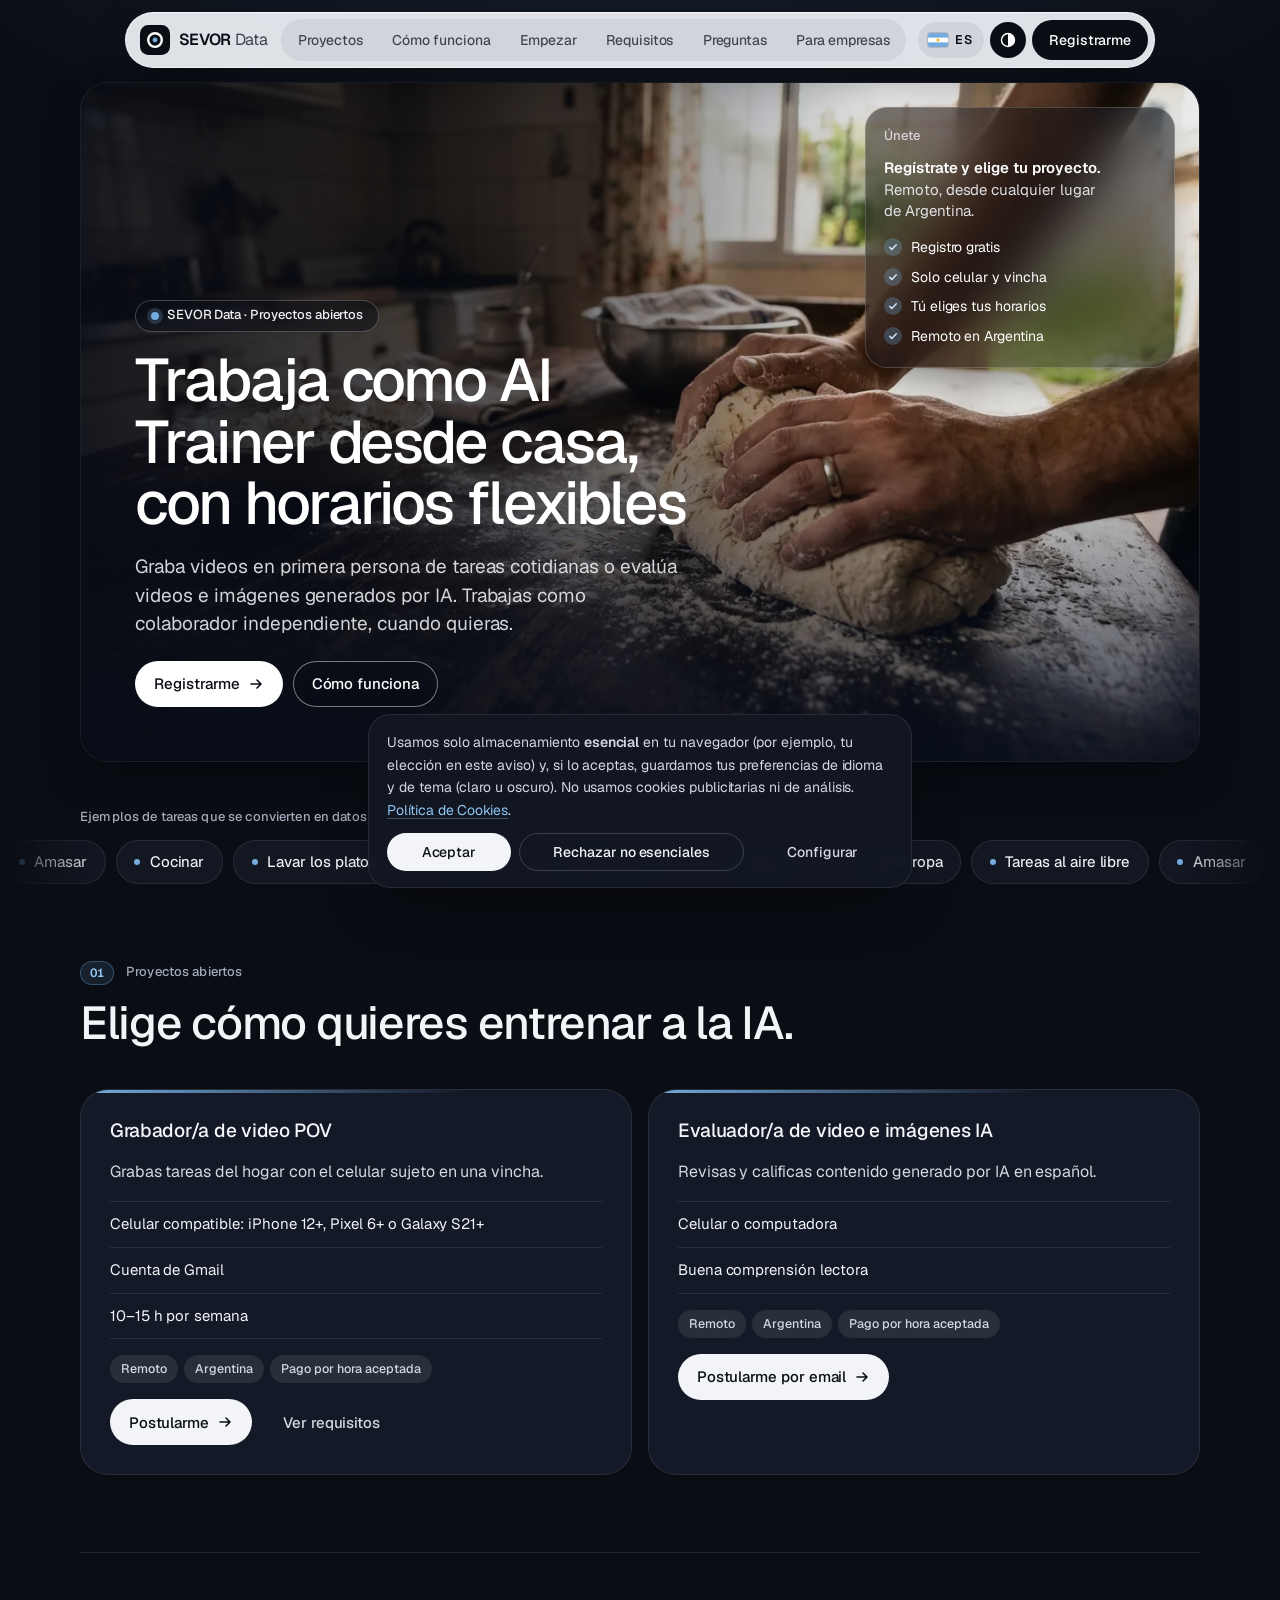
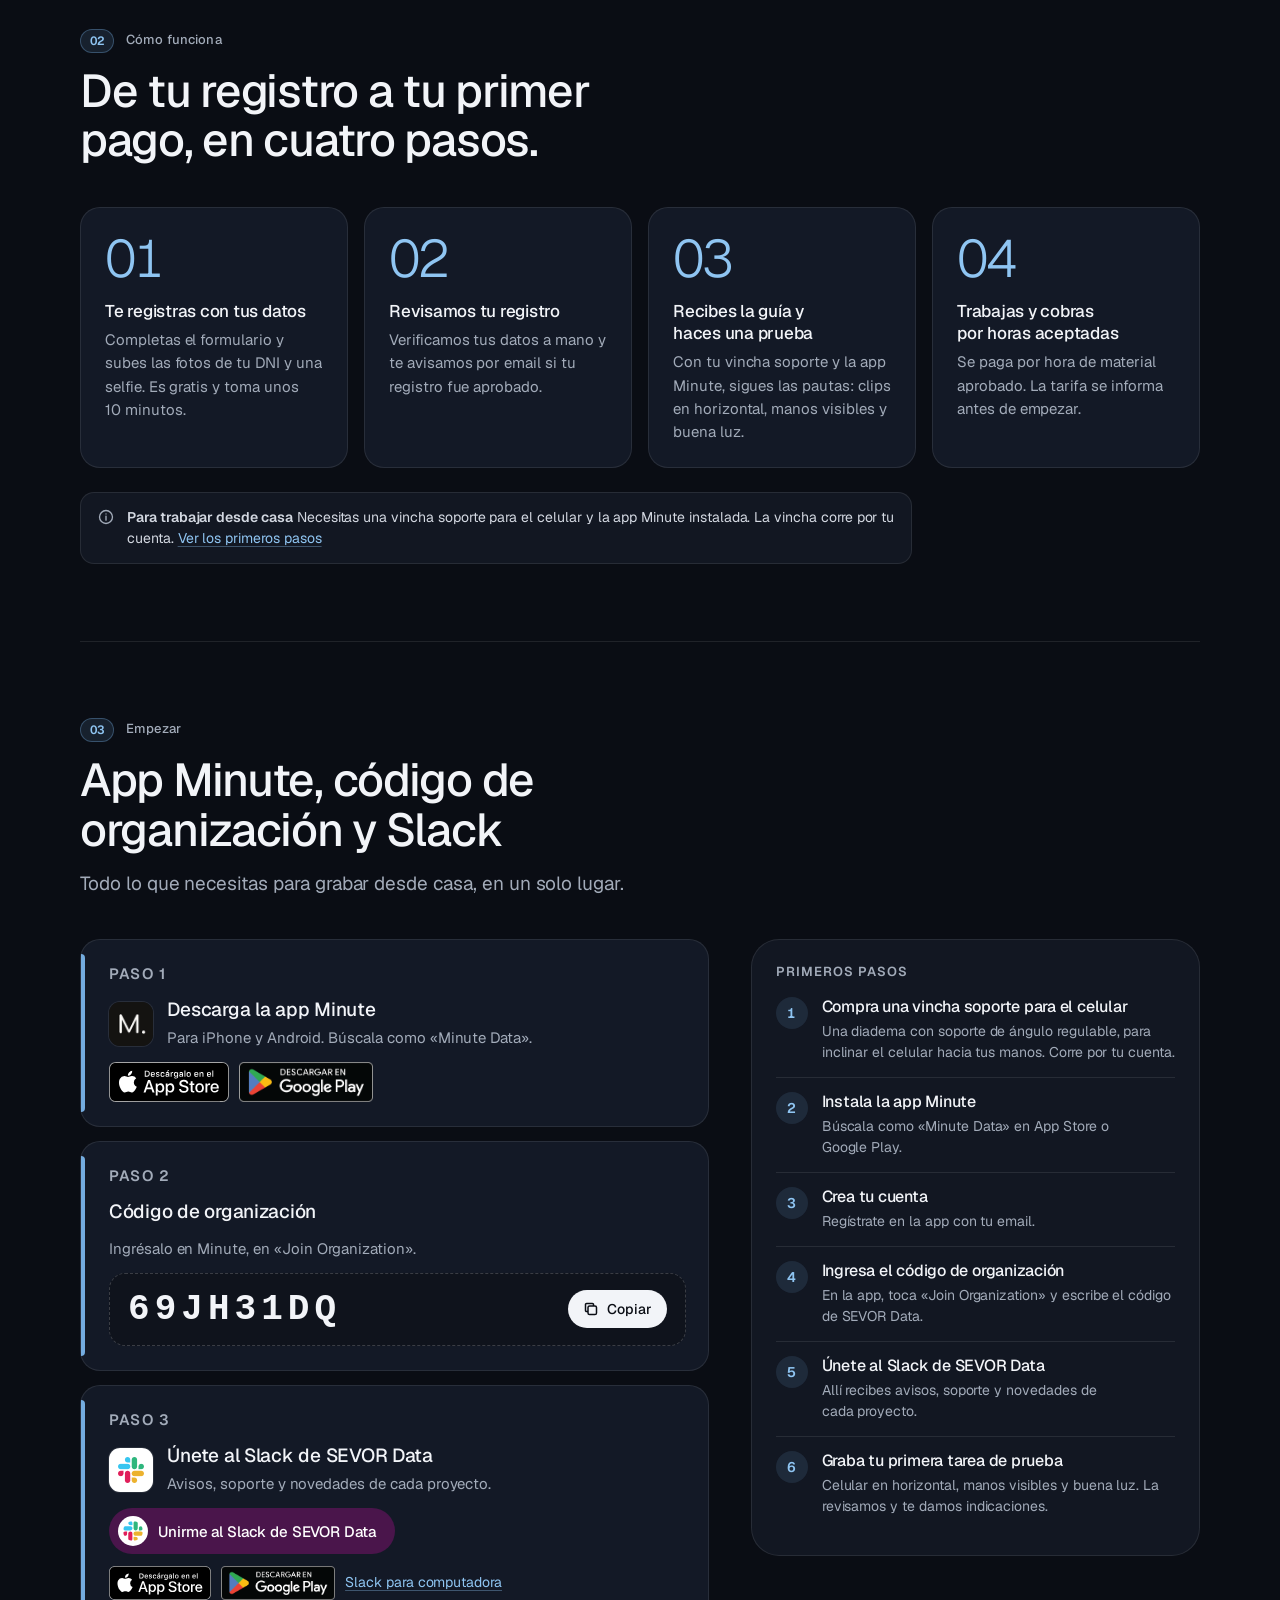
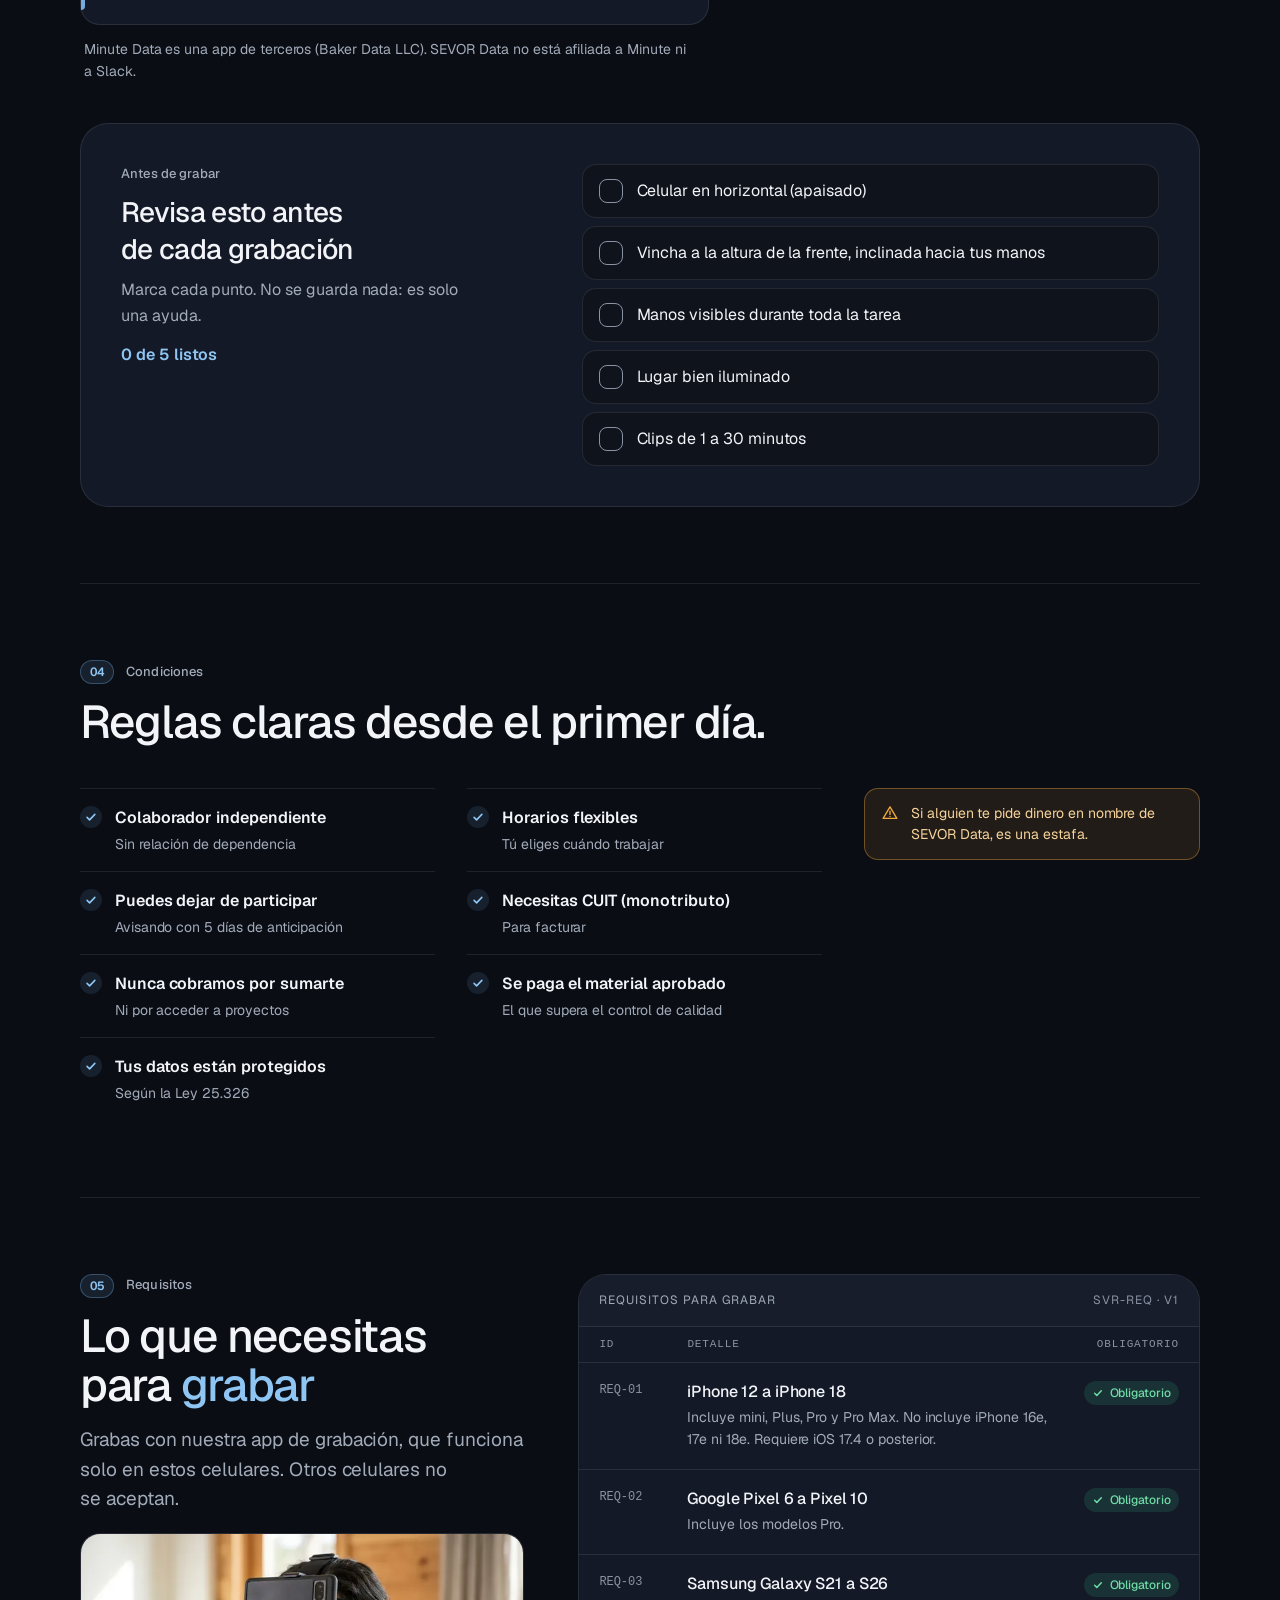
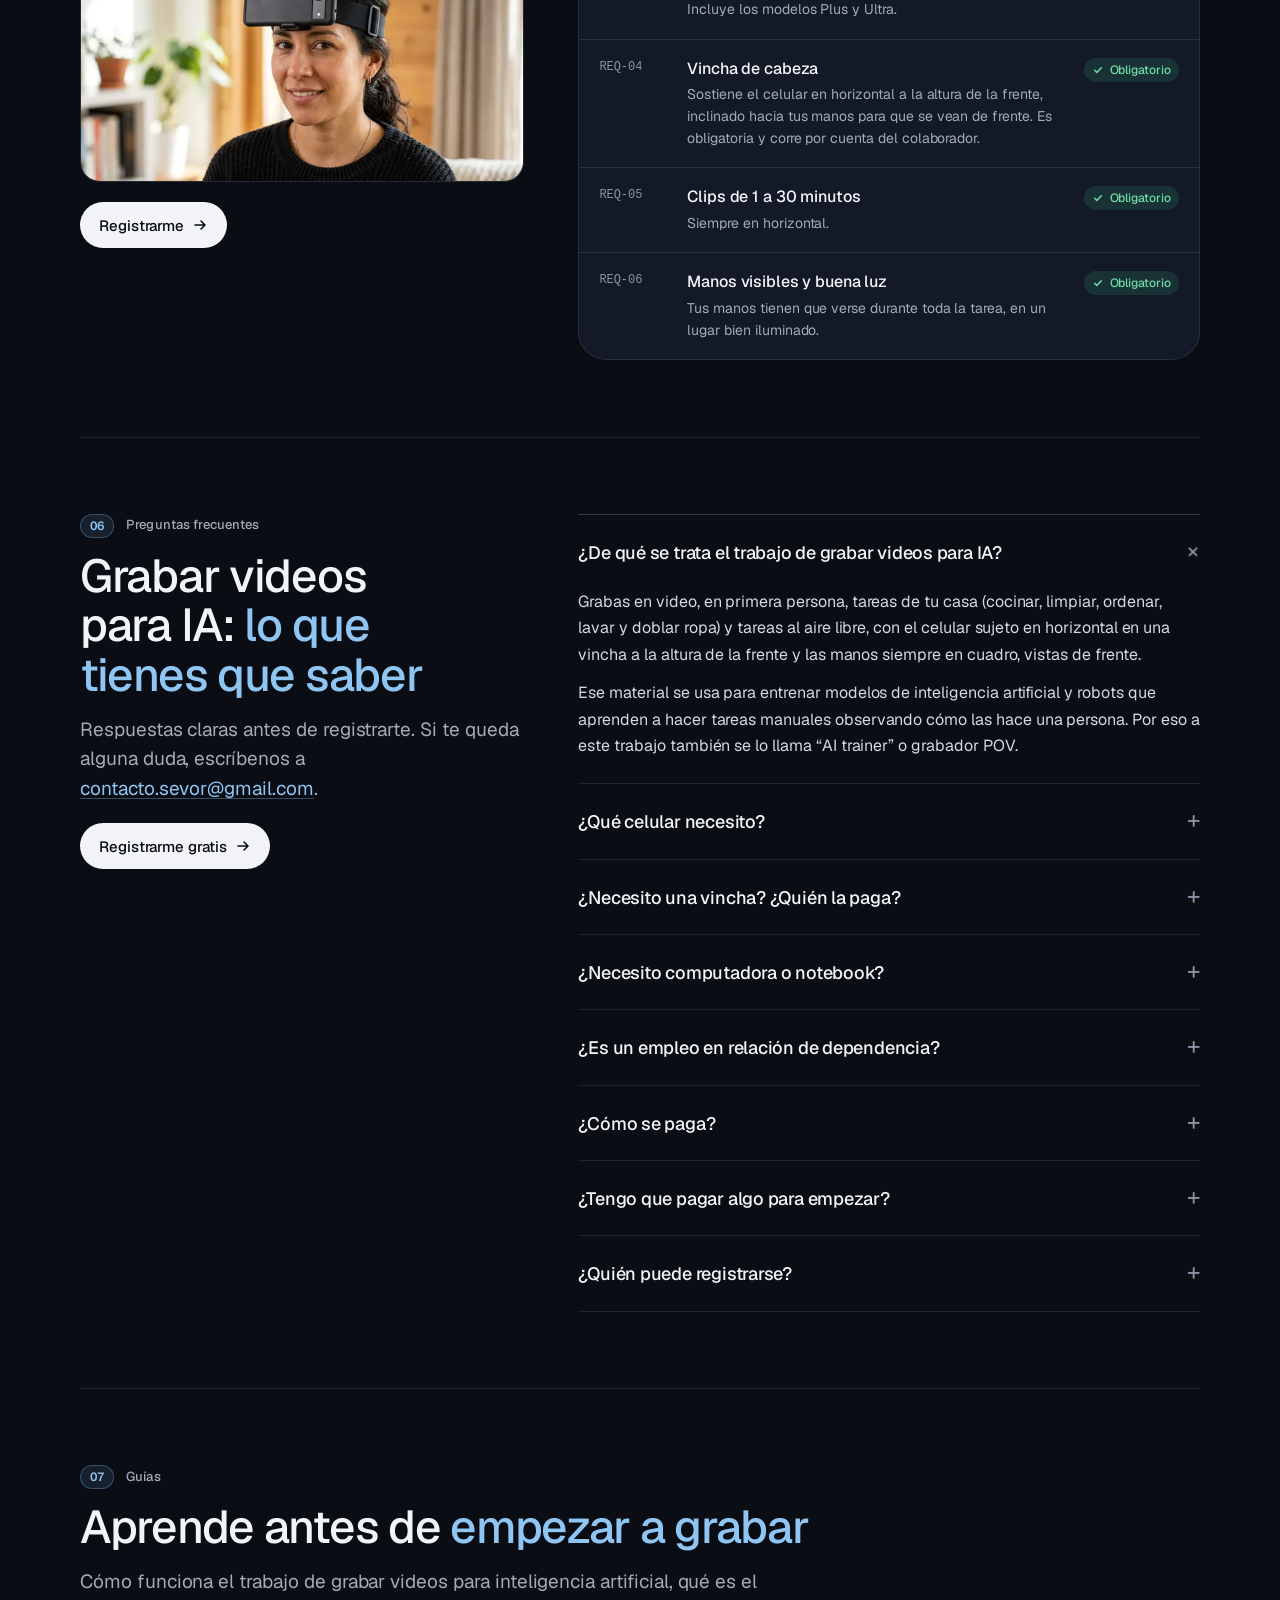
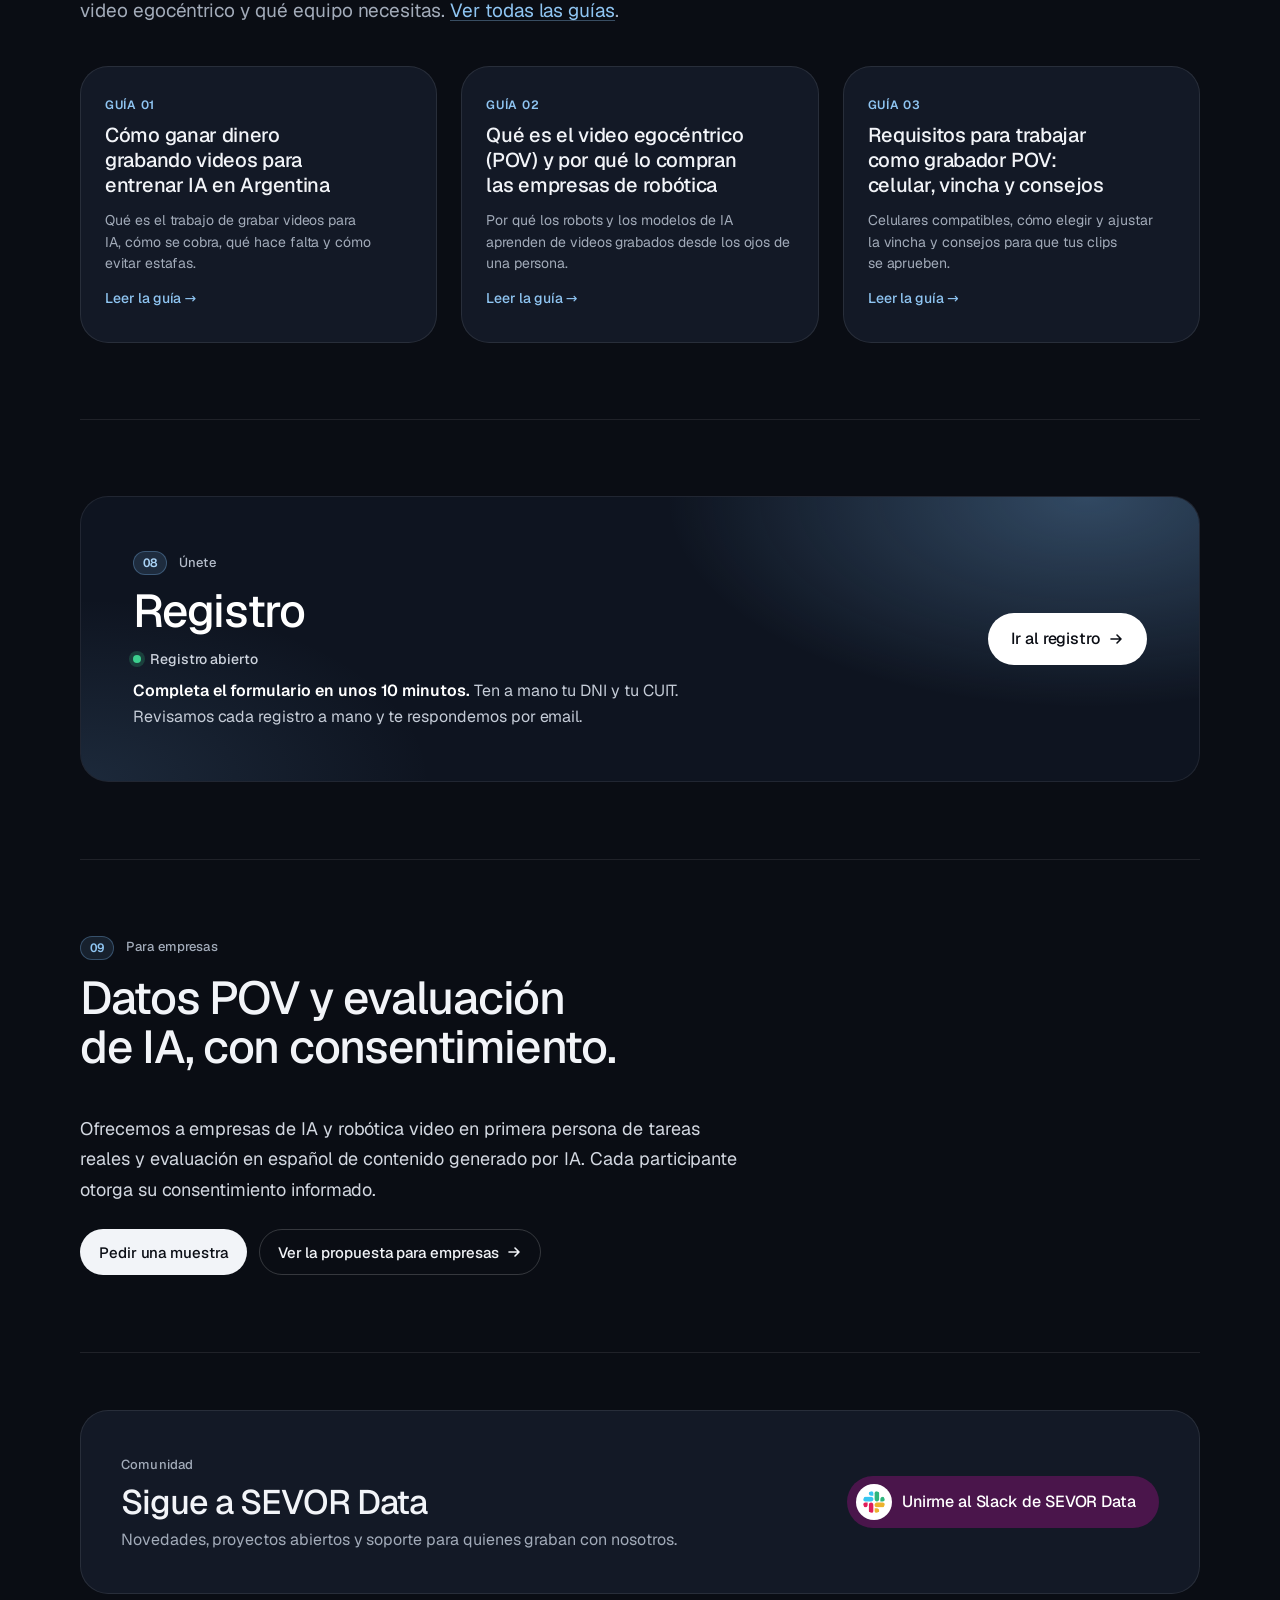
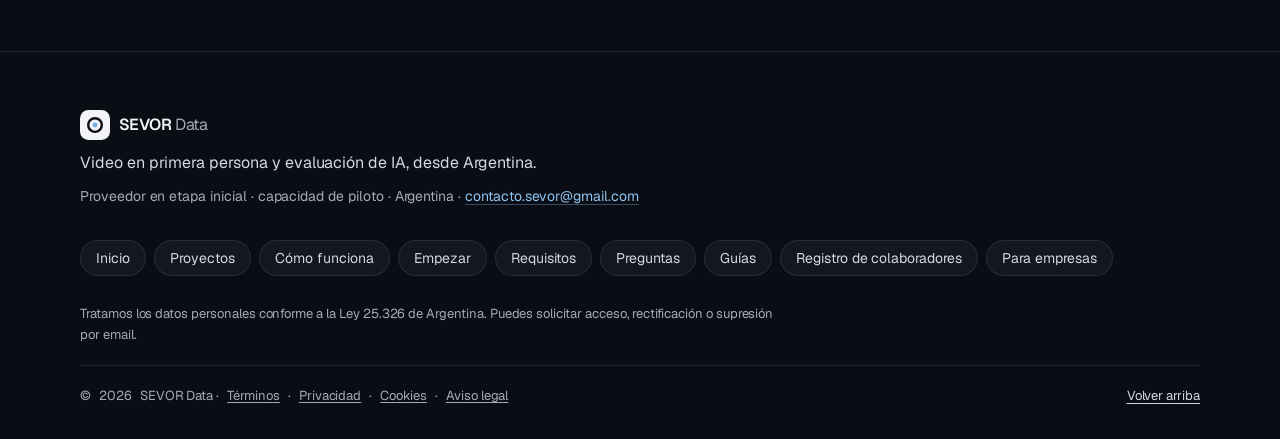
==== commit 97f7aab8: "Update Minute organization code to 69JH31DQ" ====
--- a/index.html
+++ b/index.html
@@ -306,7 +306,7 @@
               <p data-i18n="start.code.d">Ingrésalo en Minute, en «Join Organization».</p>
               <div class="sx-code" role="group" aria-labelledby="org-code-title">
                 <div class="sx-code__row" data-org-has>
-                  <output class="sx-code__value" data-org-value>mwq3rf</output>
+                  <output class="sx-code__value" data-org-value>69JH31DQ</output>
                   <button type="button" class="btn btn-sm sx-code__copy" data-org-copy><svg viewBox="0 0 16 16" fill="none" stroke="currentColor" stroke-width="1.5" aria-hidden="true"><rect x="5" y="5" width="8.5" height="8.5" rx="1.6"/><path d="M10.5 5V3.6A1.1 1.1 0 0 0 9.4 2.5H3.6a1.1 1.1 0 0 0-1.1 1.1v5.8a1.1 1.1 0 0 0 1.1 1.1H5"/></svg><span data-i18n="org.copy">Copiar</span></button>
                 </div>
                 <p class="sx-code__soon" data-org-none hidden><span class="sx-dot sx-dot--amber" aria-hidden="true"></span><span>Próximamente</span></p>
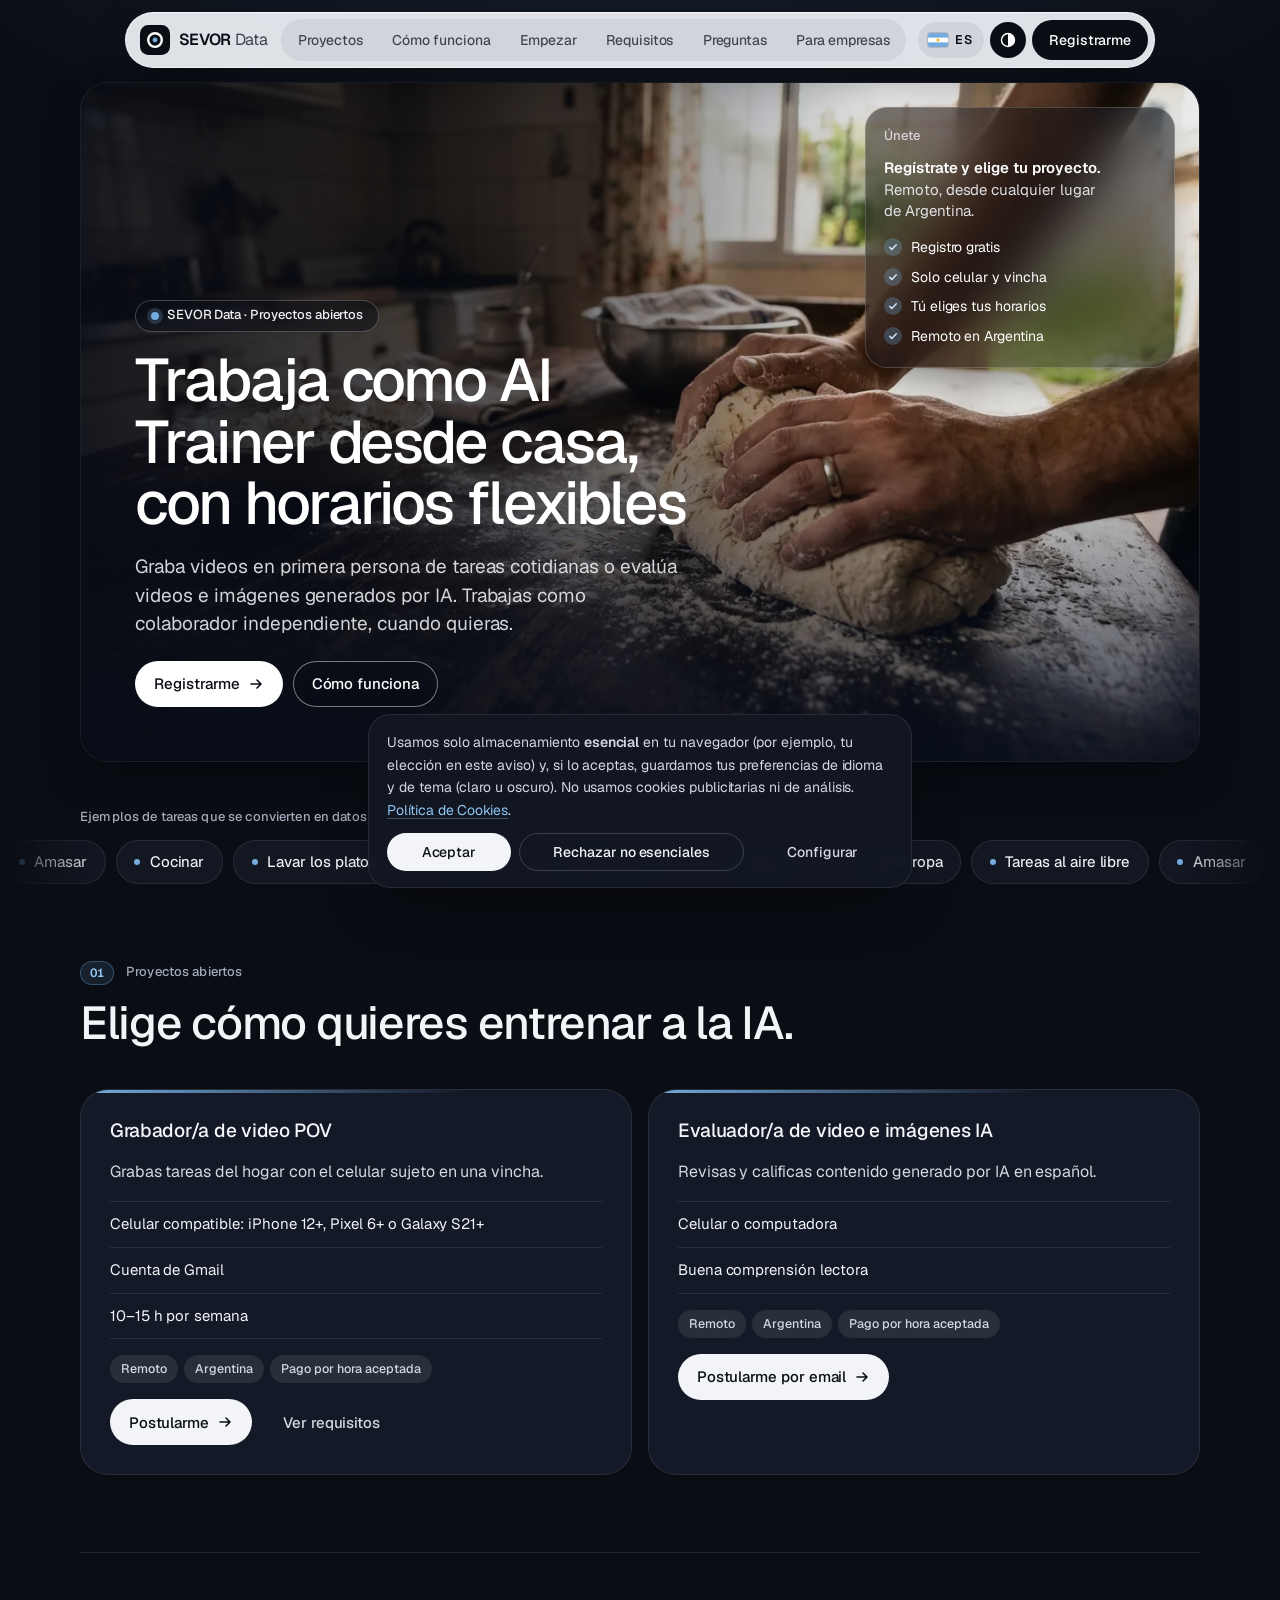
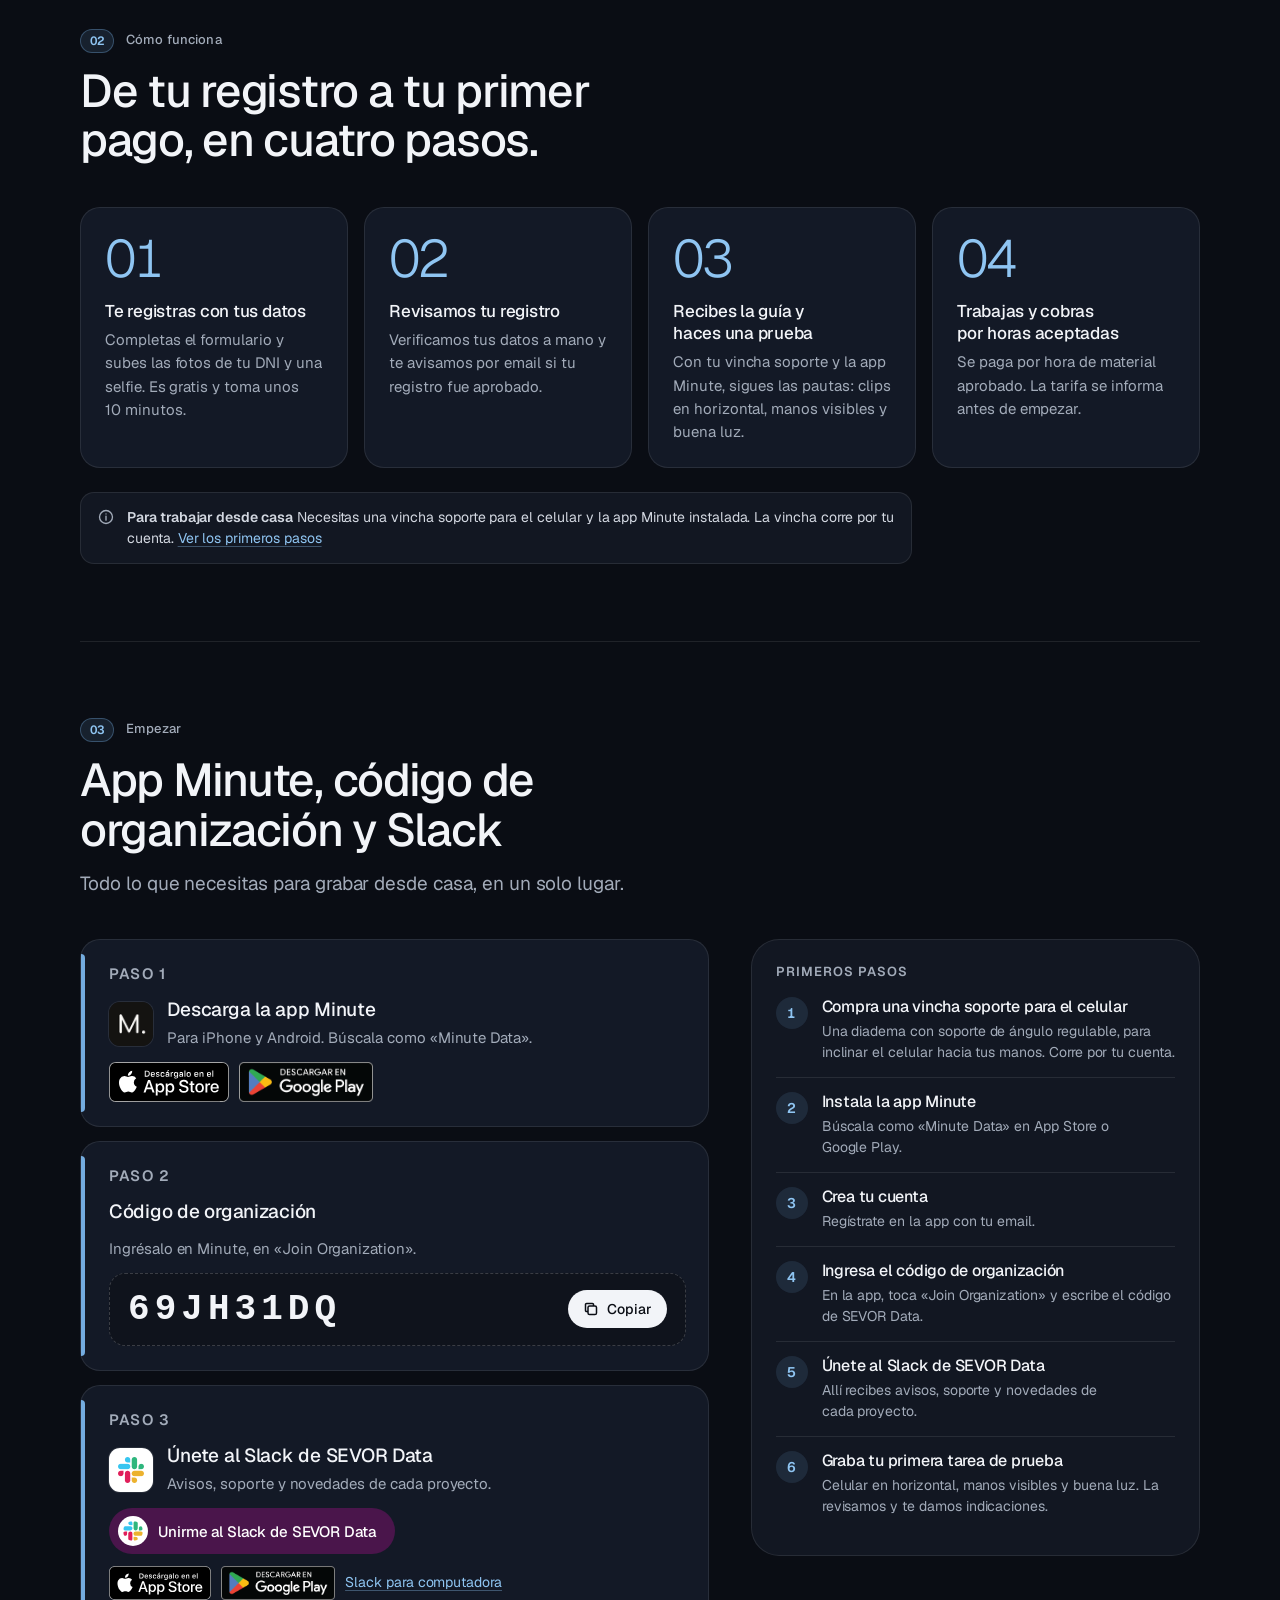
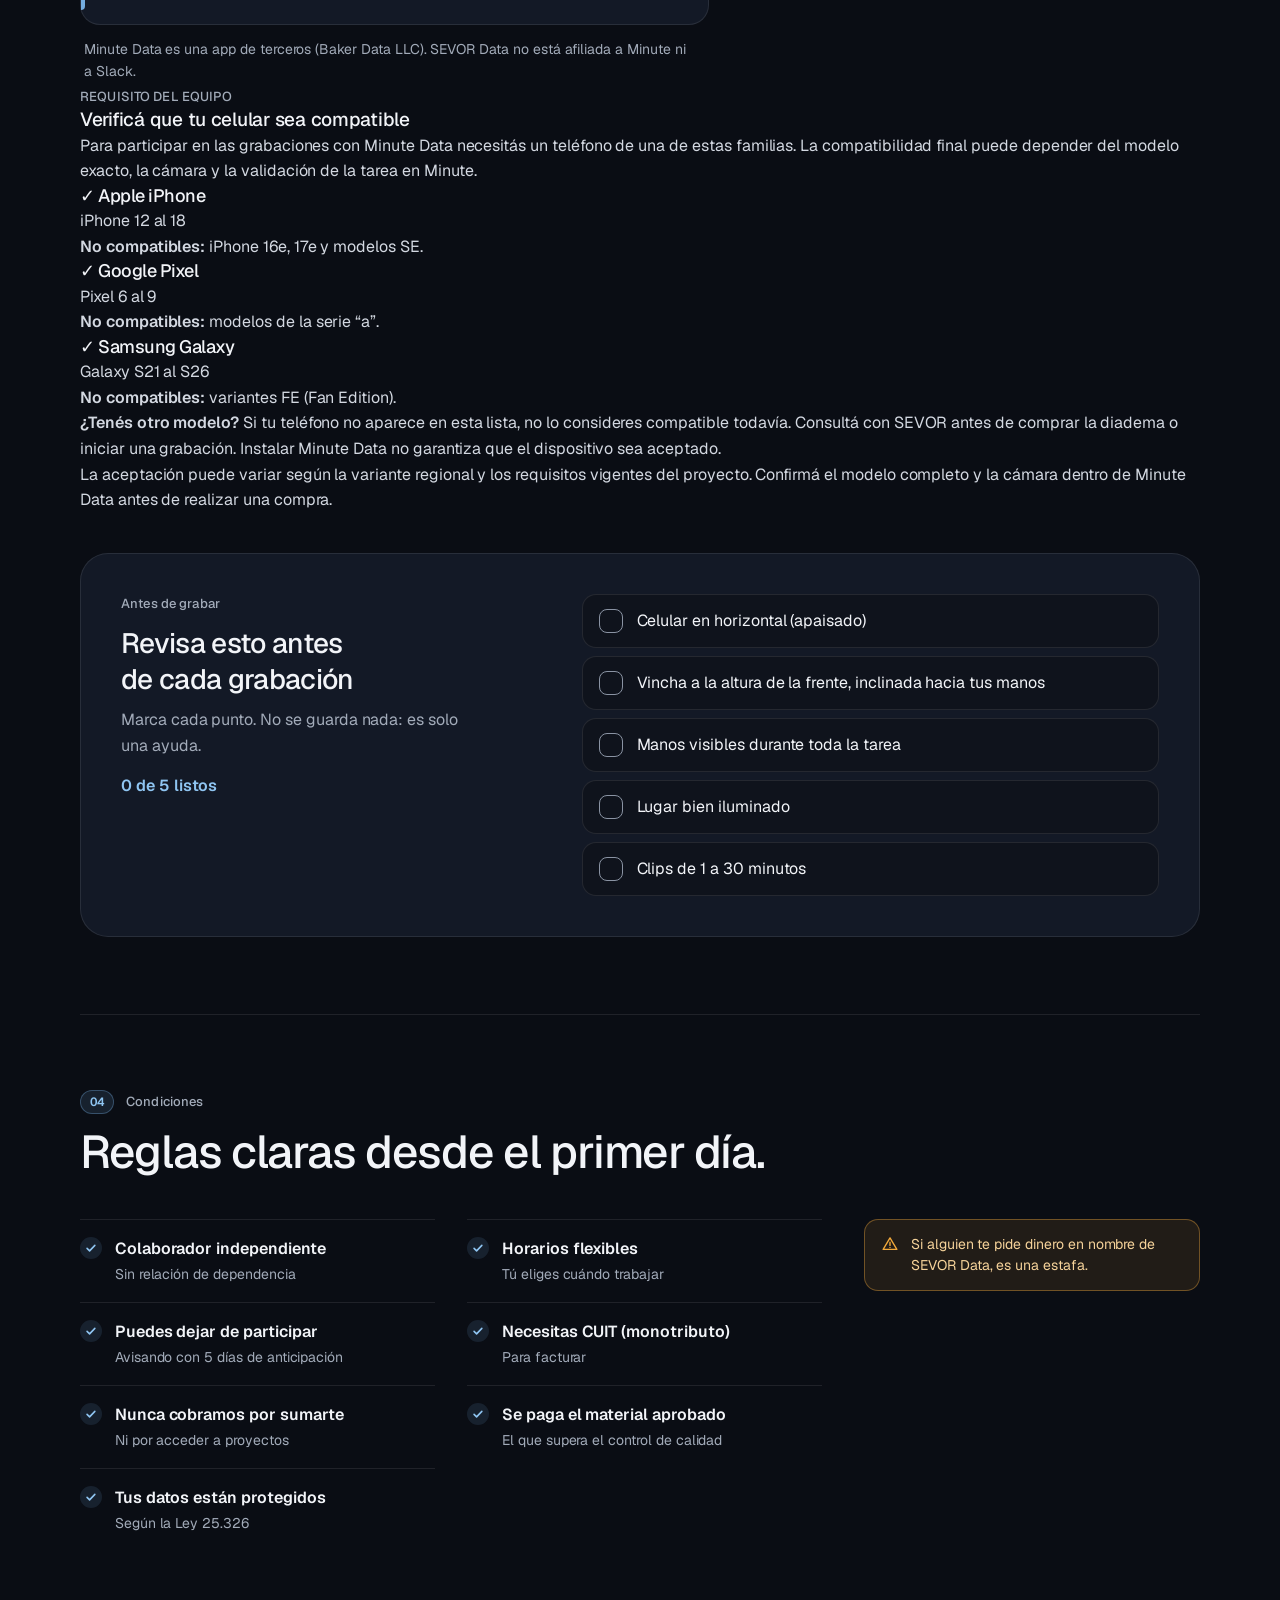
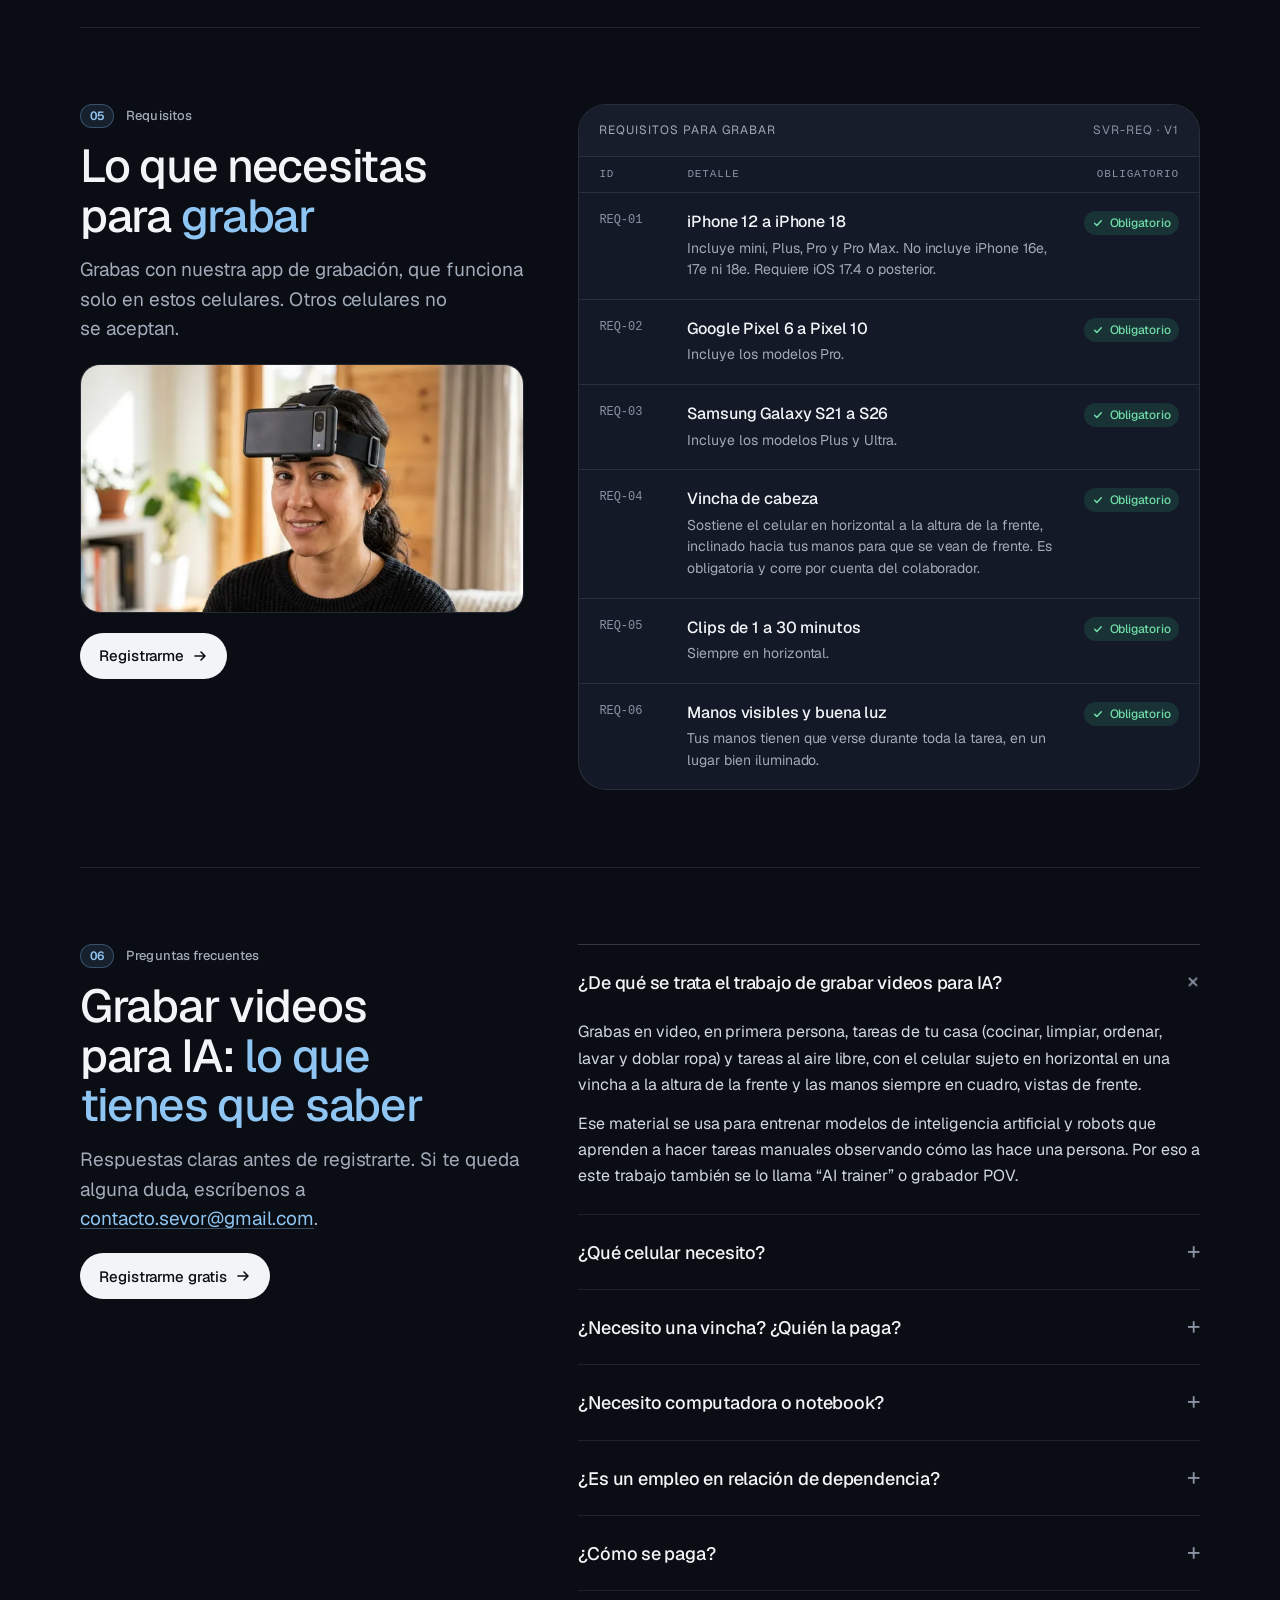
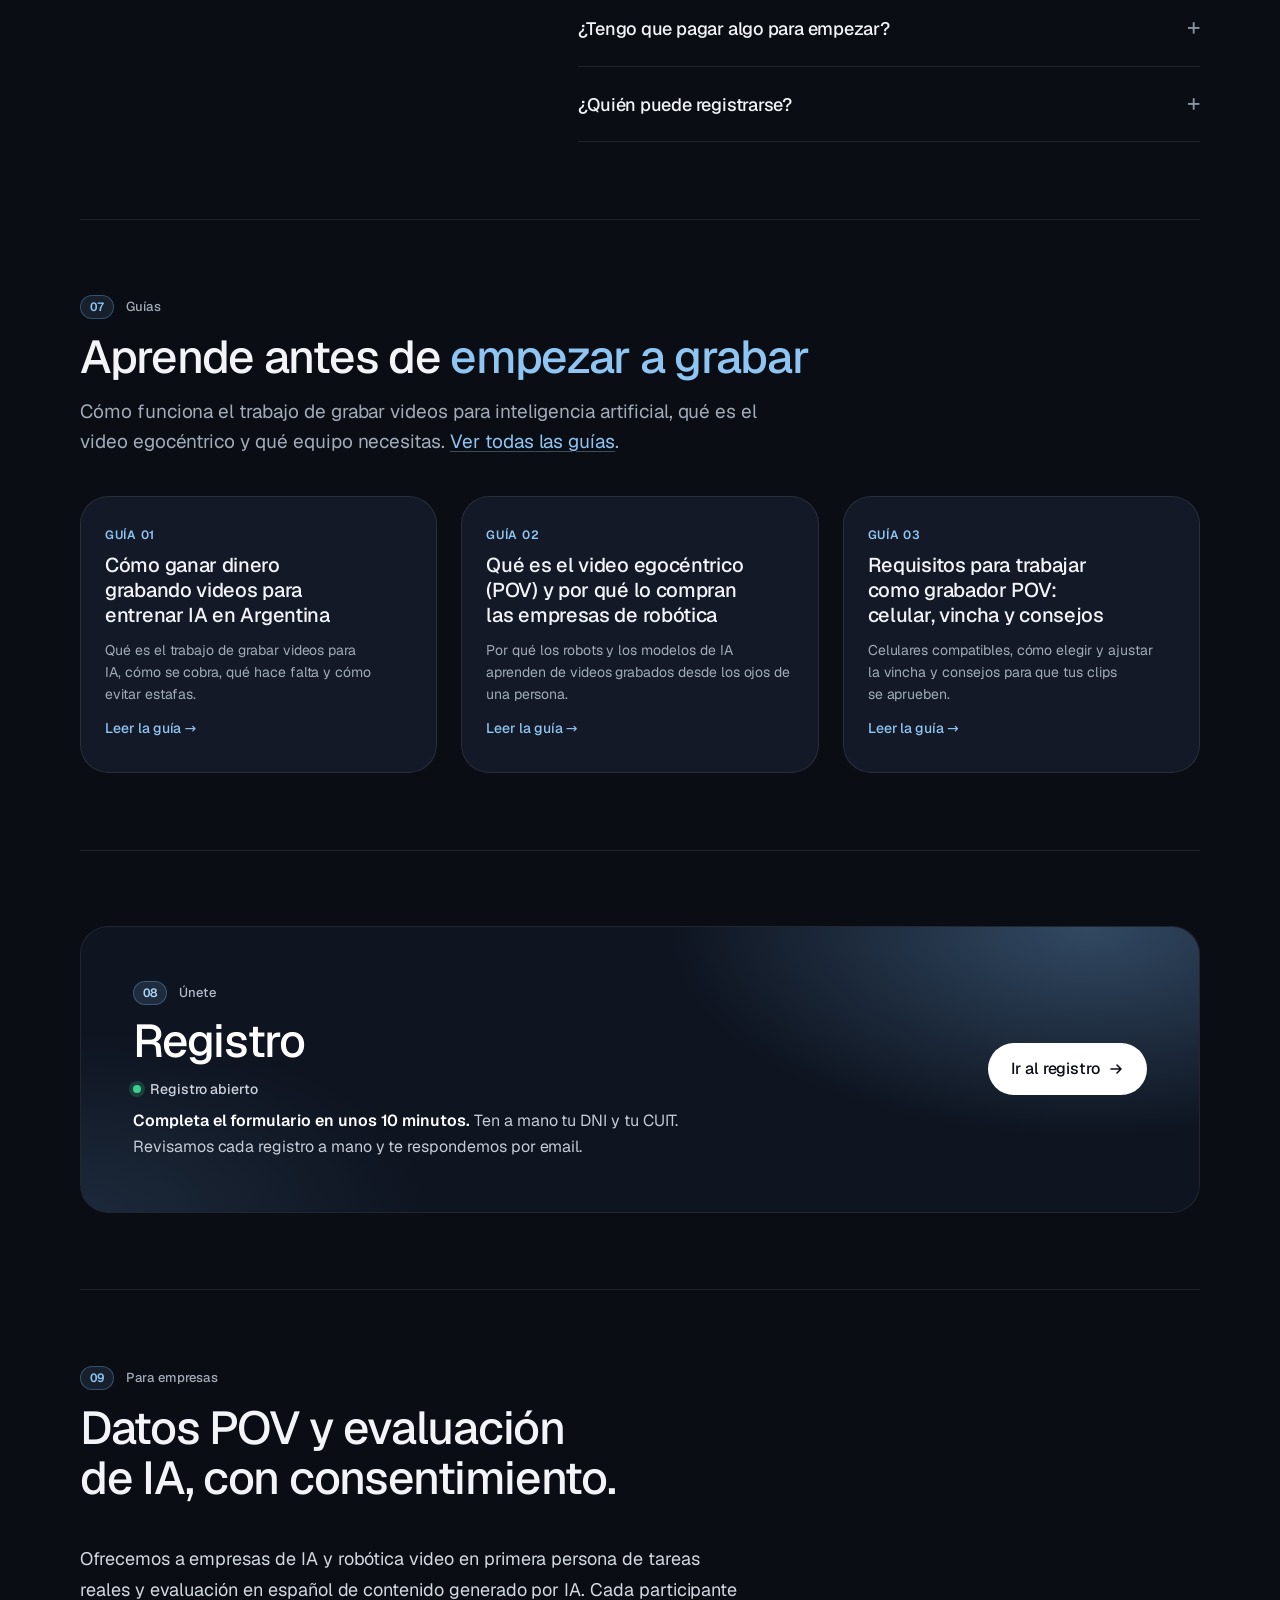
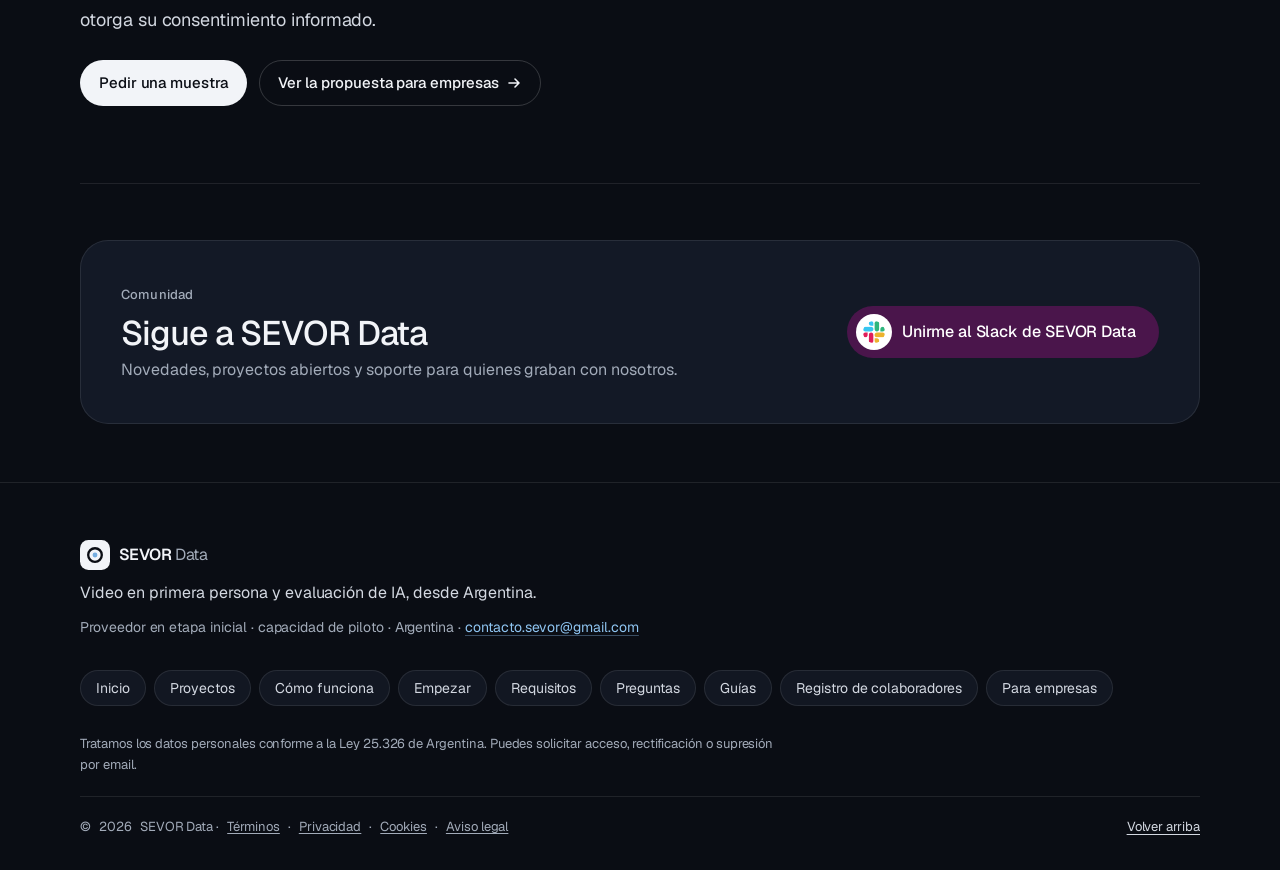
==== commit 33879ce6: "Add Minute Data compatible device requirements" ====
--- a/index.html
+++ b/index.html
@@ -34,7 +34,7 @@
         imagesizes="(min-width: 1180px) 1120px, 96vw">
   <link rel="preload" as="font" type="font/woff2" href="assets/fonts/geist-latin.woff2" crossorigin>
   <link rel="stylesheet" href="assets/css/style.css?v=20261111">
-  <link rel="stylesheet" href="assets/css/sevor.css?v=20261111">
+  <link rel="stylesheet" href="assets/css/sevor.css?v=20261112">
   <script type="application/ld+json">
 {
   "@context": "https://schema.org",
@@ -339,6 +339,35 @@
           </div>
         </div>
 
+        <section class="sx-device-card reveal" aria-labelledby="device-compat-title">
+          <div class="sx-device-card__head">
+            <p class="sx-eyebrow">REQUISITO DEL EQUIPO</p>
+            <h3 id="device-compat-title">Verificá que tu celular sea compatible</h3>
+            <p>Para participar en las grabaciones con Minute Data necesitás un teléfono de una de estas familias. La compatibilidad final puede depender del modelo exacto, la cámara y la validación de la tarea en Minute.</p>
+          </div>
+          <div class="sx-device-grid">
+            <article class="sx-device-item">
+              <h4><span aria-hidden="true">✓</span> Apple iPhone</h4>
+              <p class="sx-device-range">iPhone 12 al 18</p>
+              <p class="sx-device-exclude"><strong>No compatibles:</strong> iPhone 16e, 17e y modelos SE.</p>
+            </article>
+            <article class="sx-device-item">
+              <h4><span aria-hidden="true">✓</span> Google Pixel</h4>
+              <p class="sx-device-range">Pixel 6 al 9</p>
+              <p class="sx-device-exclude"><strong>No compatibles:</strong> modelos de la serie “a”.</p>
+            </article>
+            <article class="sx-device-item">
+              <h4><span aria-hidden="true">✓</span> Samsung Galaxy</h4>
+              <p class="sx-device-range">Galaxy S21 al S26</p>
+              <p class="sx-device-exclude"><strong>No compatibles:</strong> variantes FE (Fan Edition).</p>
+            </article>
+          </div>
+          <div class="sx-device-warning">
+            <strong>¿Tenés otro modelo?</strong> Si tu teléfono no aparece en esta lista, no lo consideres compatible todavía. Consultá con SEVOR antes de comprar la diadema o iniciar una grabación. Instalar Minute Data no garantiza que el dispositivo sea aceptado.
+          </div>
+          <p class="sx-device-footnote">La aceptación puede variar según la variante regional y los requisitos vigentes del proyecto. Confirmá el modelo completo y la cámara dentro de Minute Data antes de realizar una compra.</p>
+        </section>
+
         <div class="sx-checkcard reveal" aria-labelledby="chk-title">
           <div class="sx-checkcard__intro">
             <p class="sx-eyebrow"><span data-i18n="chk.eyebrow">Antes de grabar</span></p>
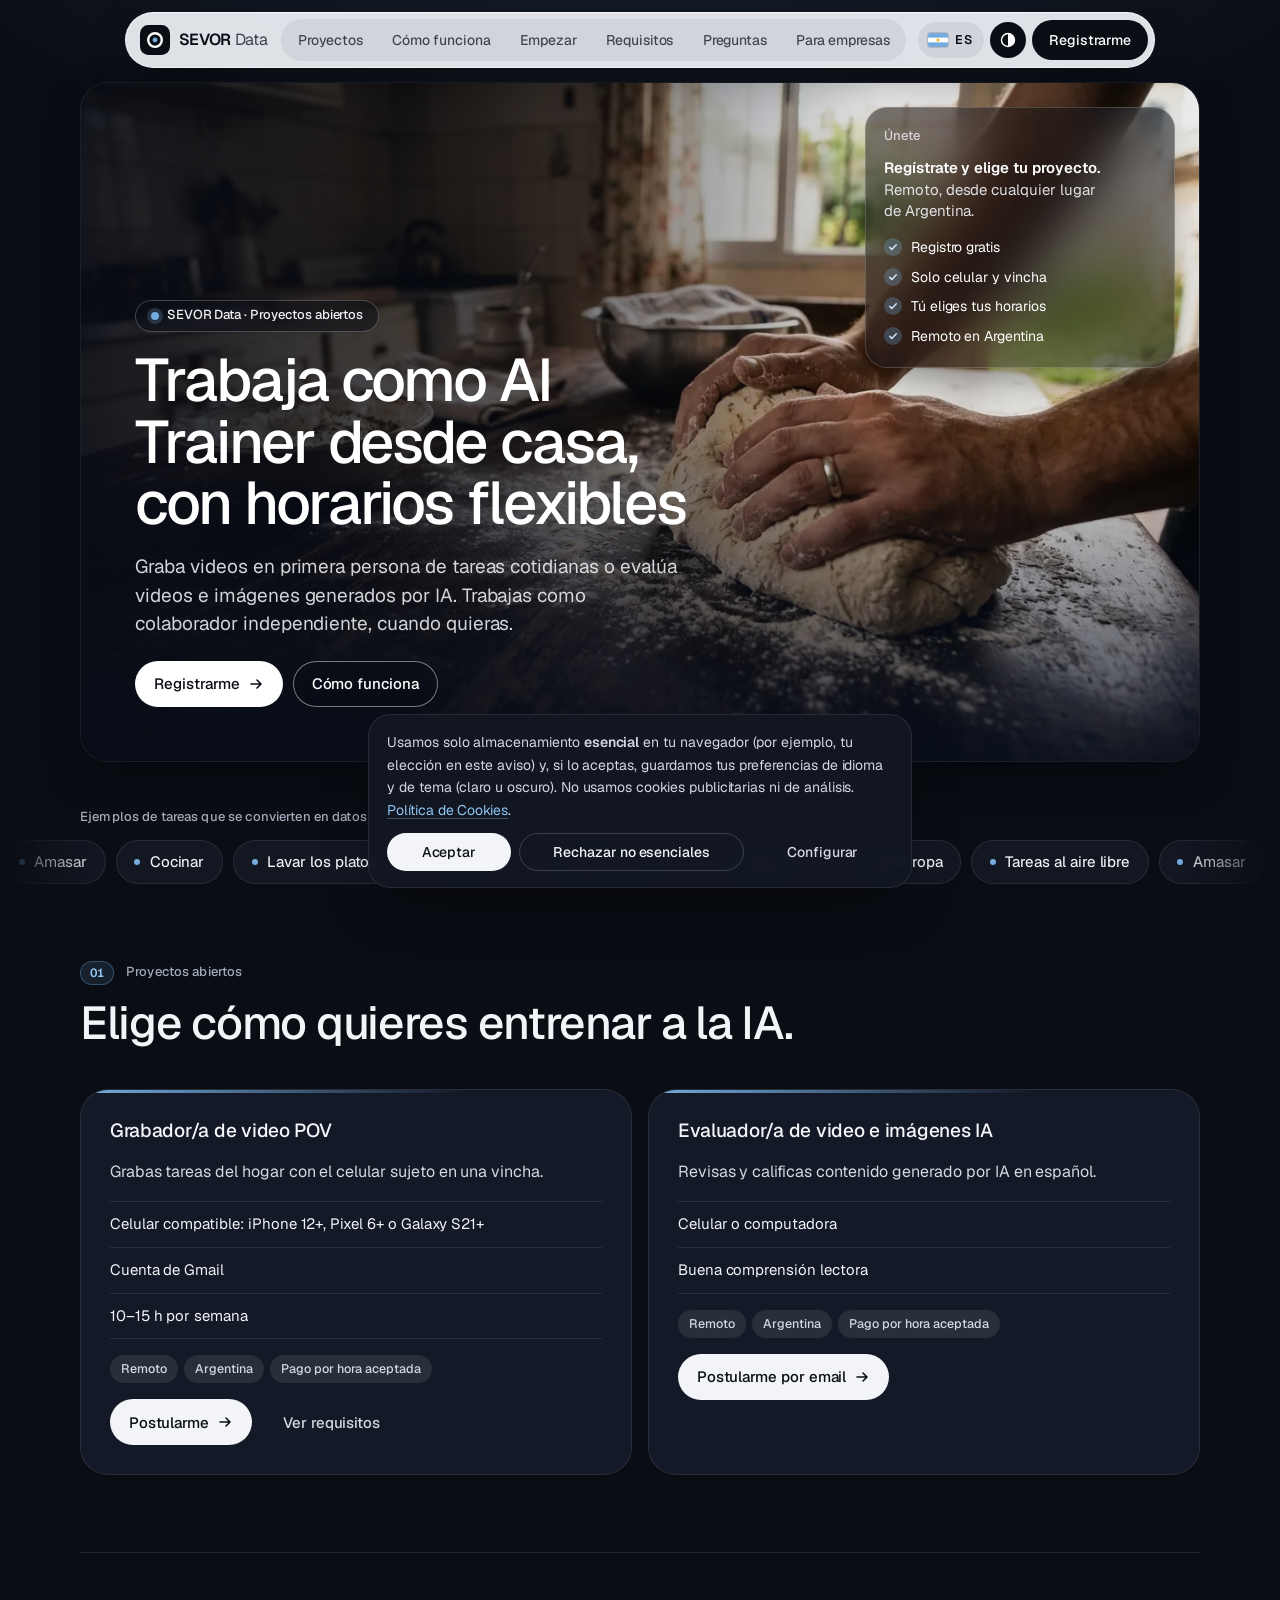
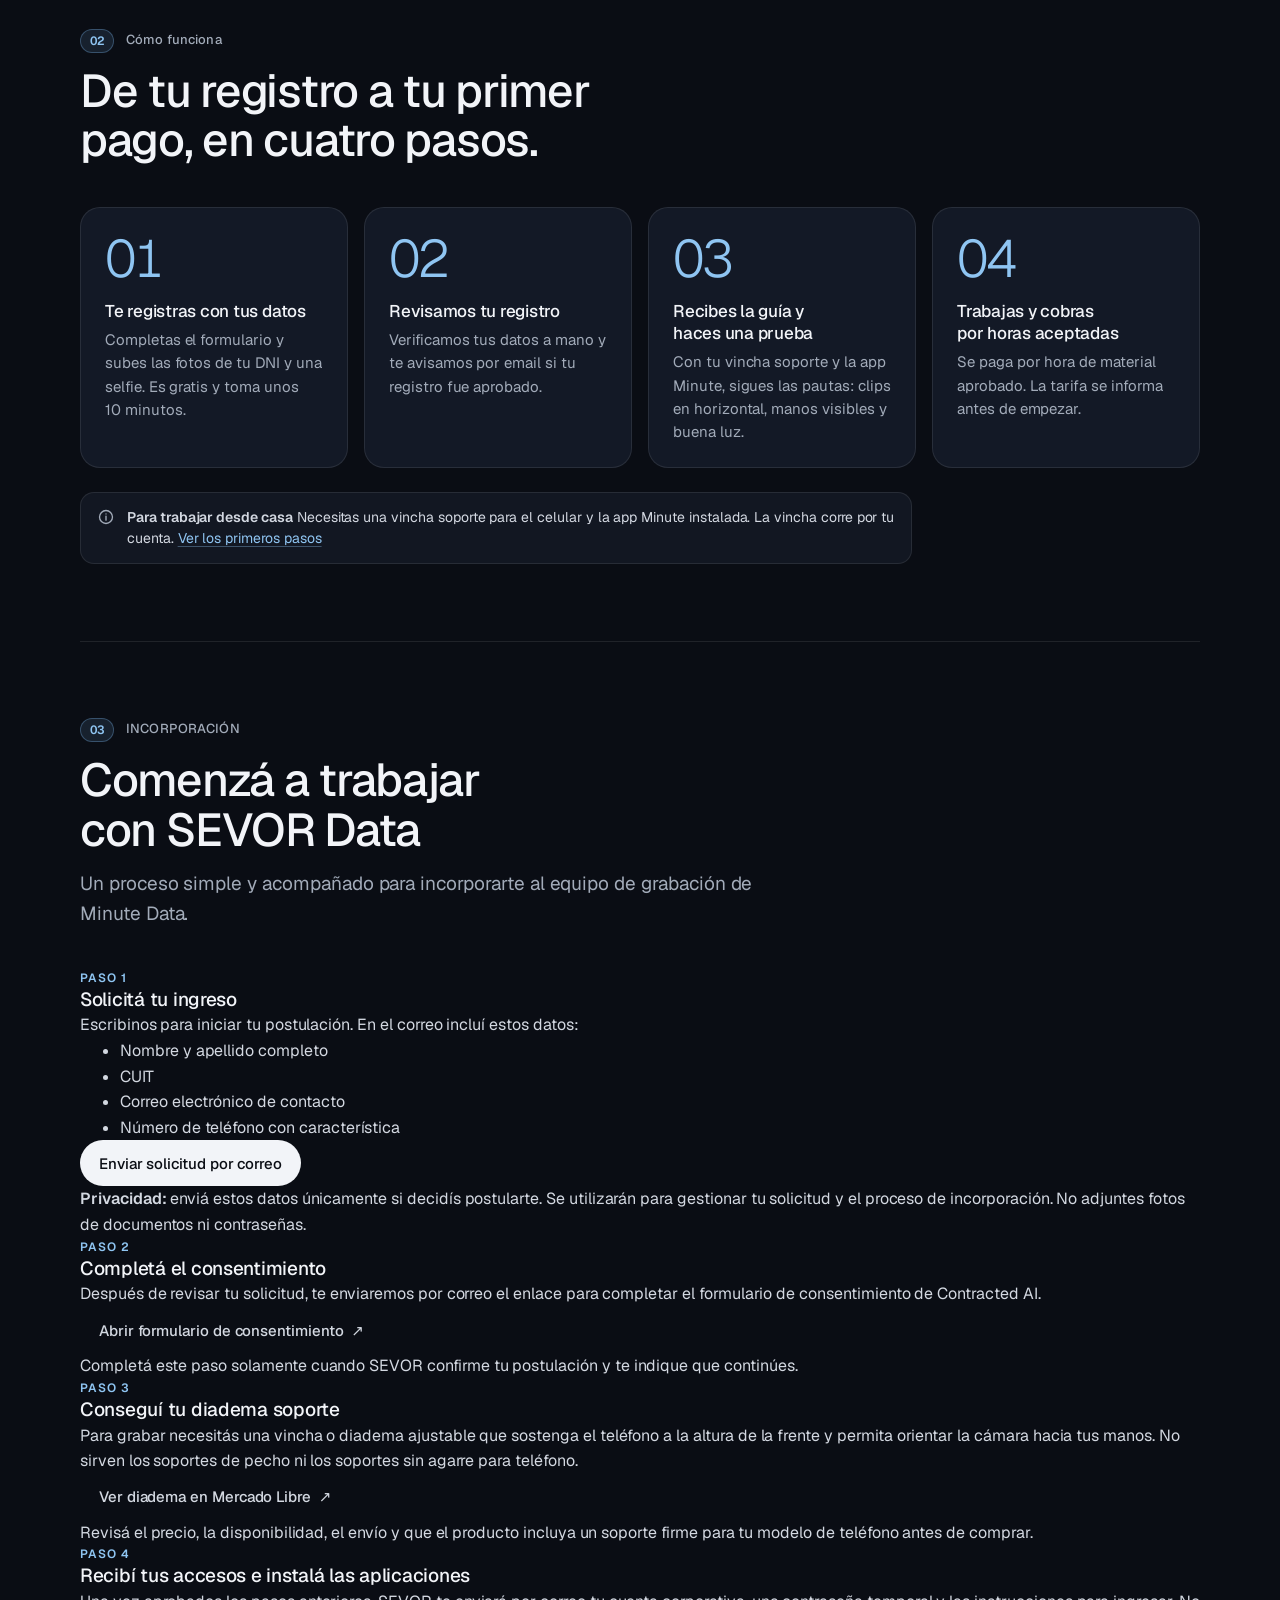
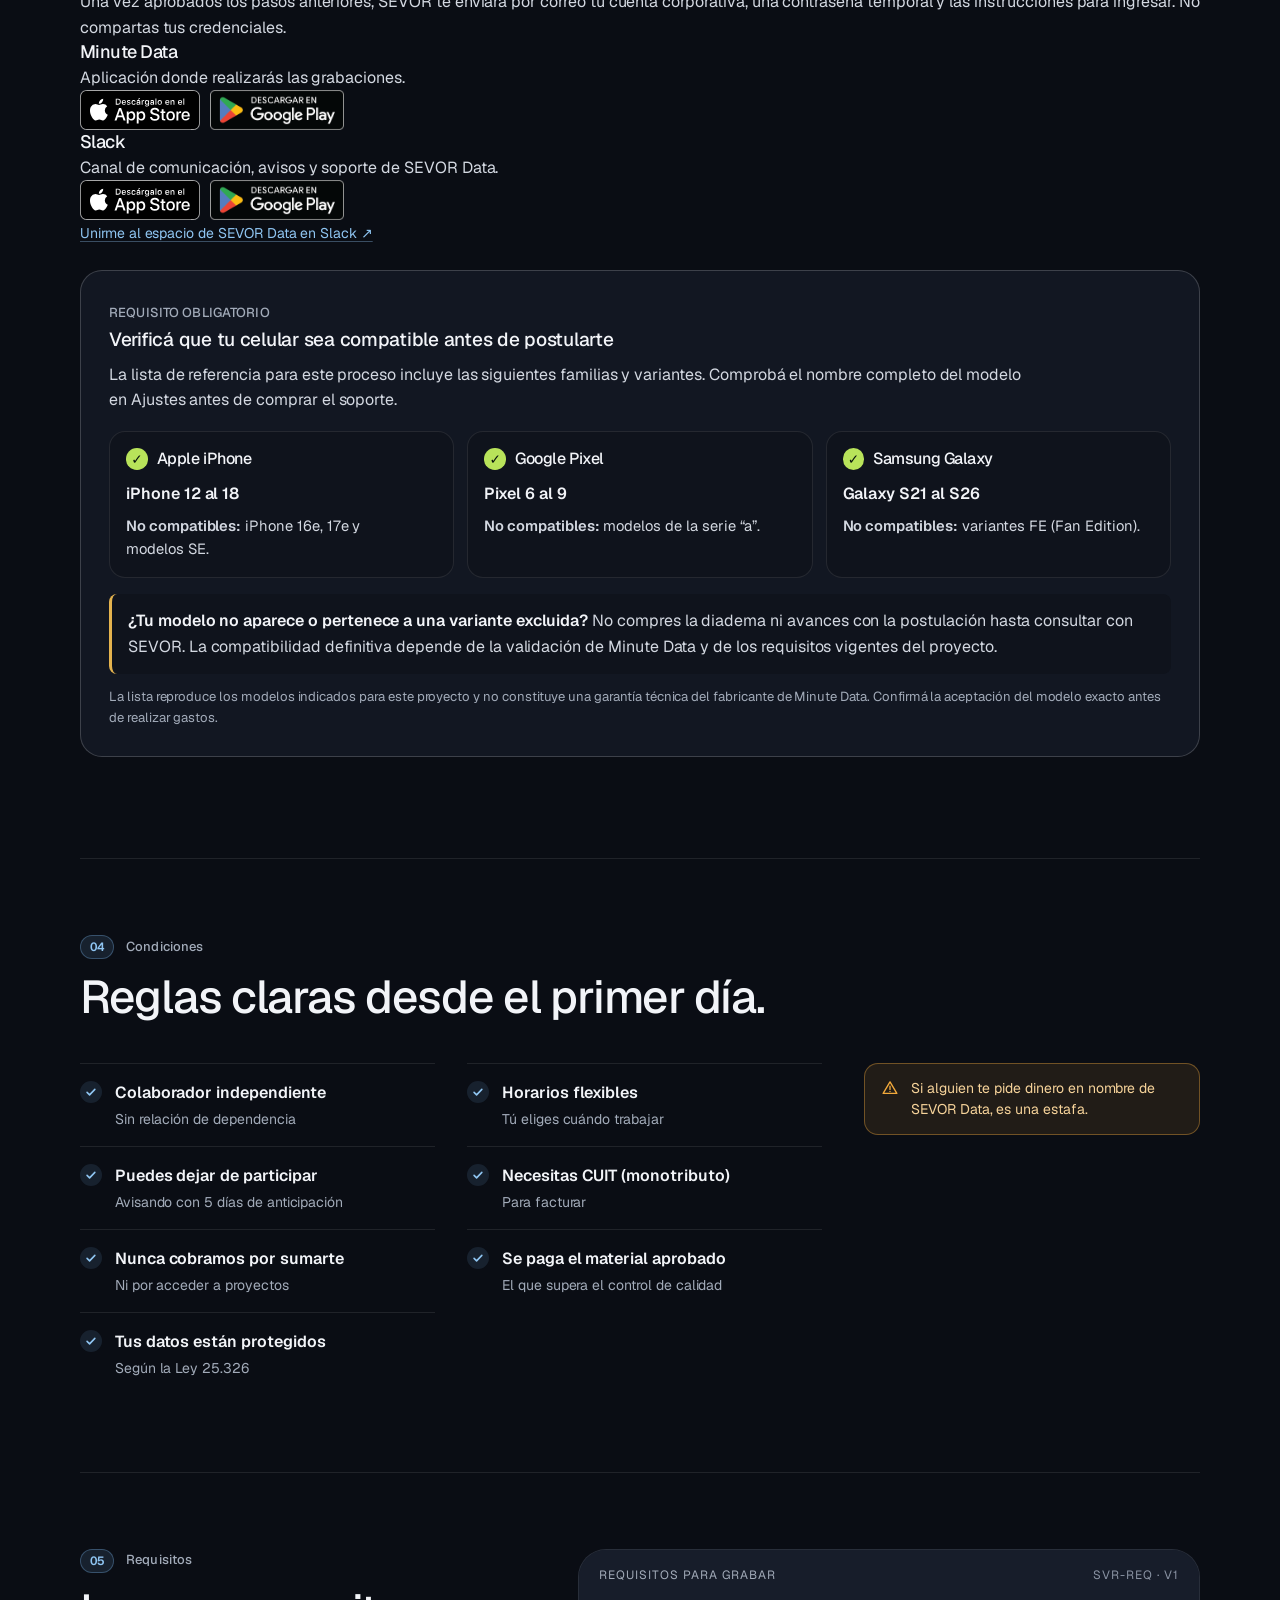
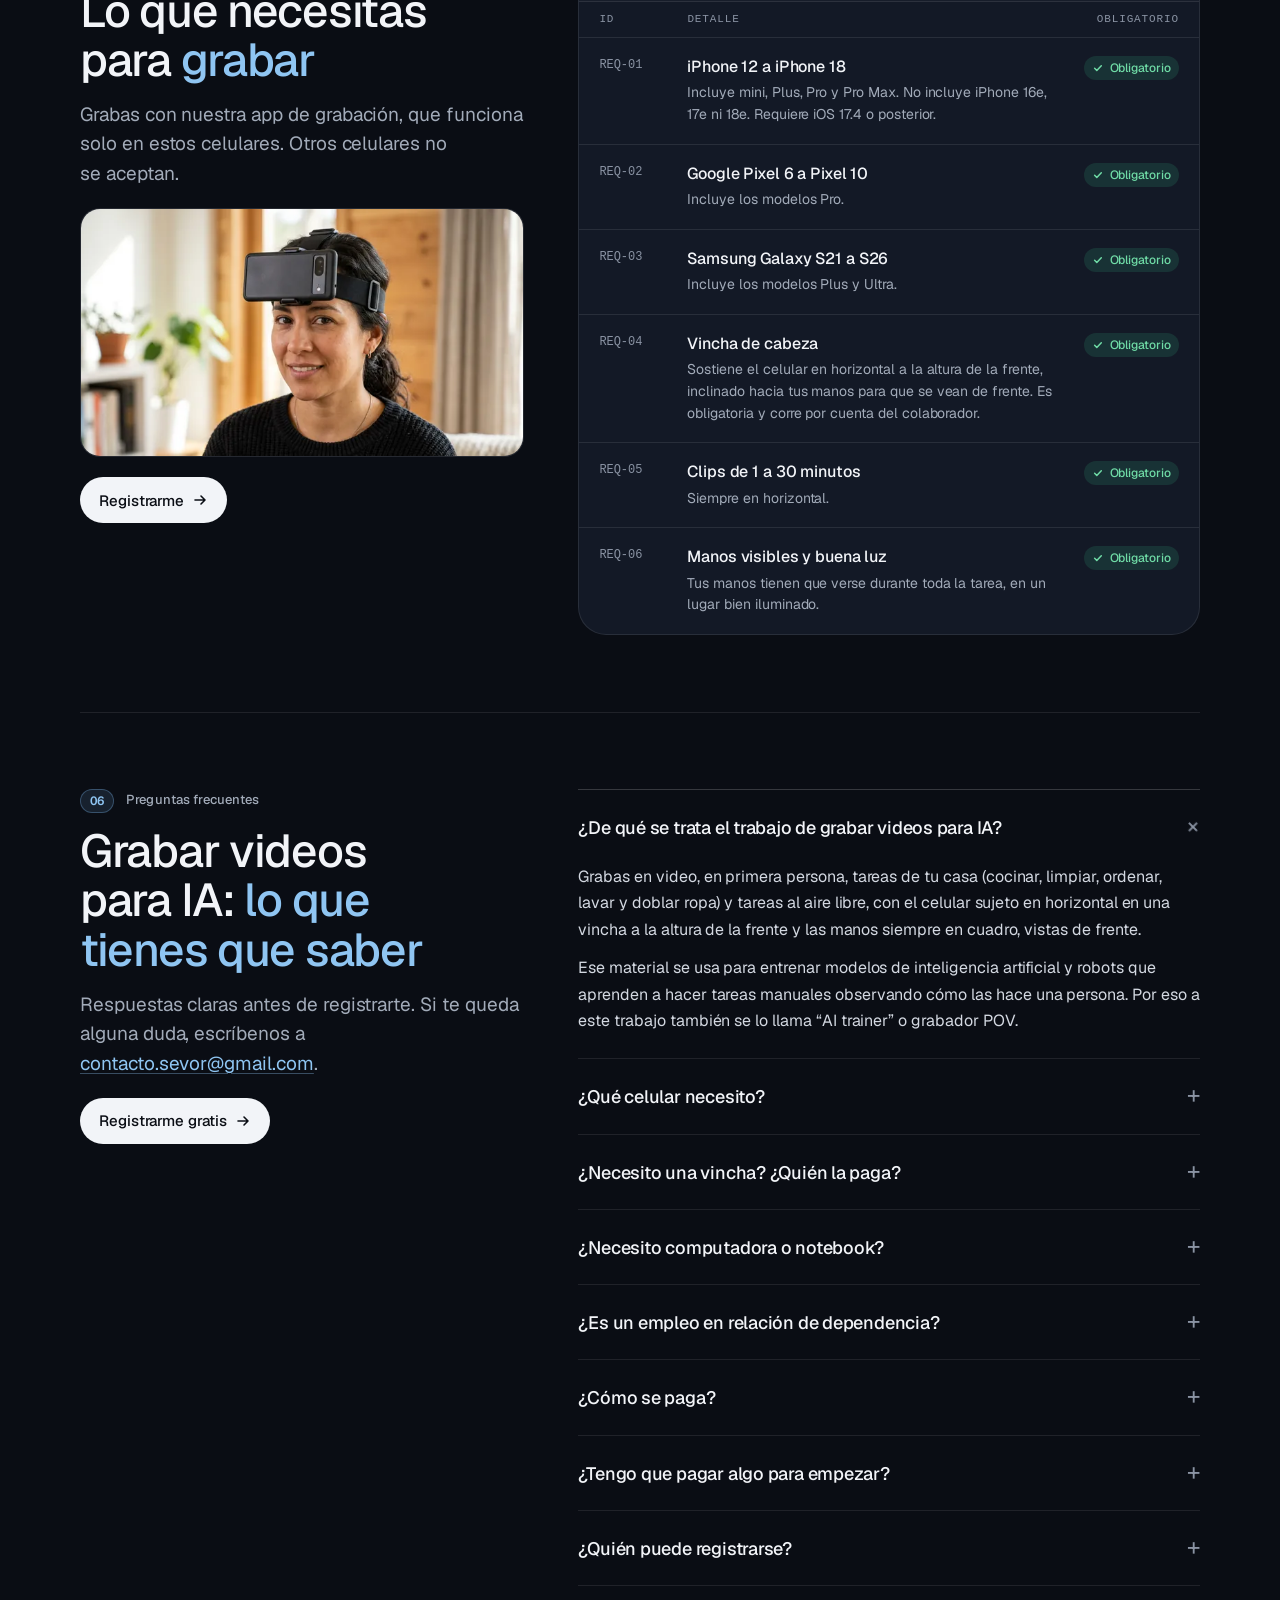
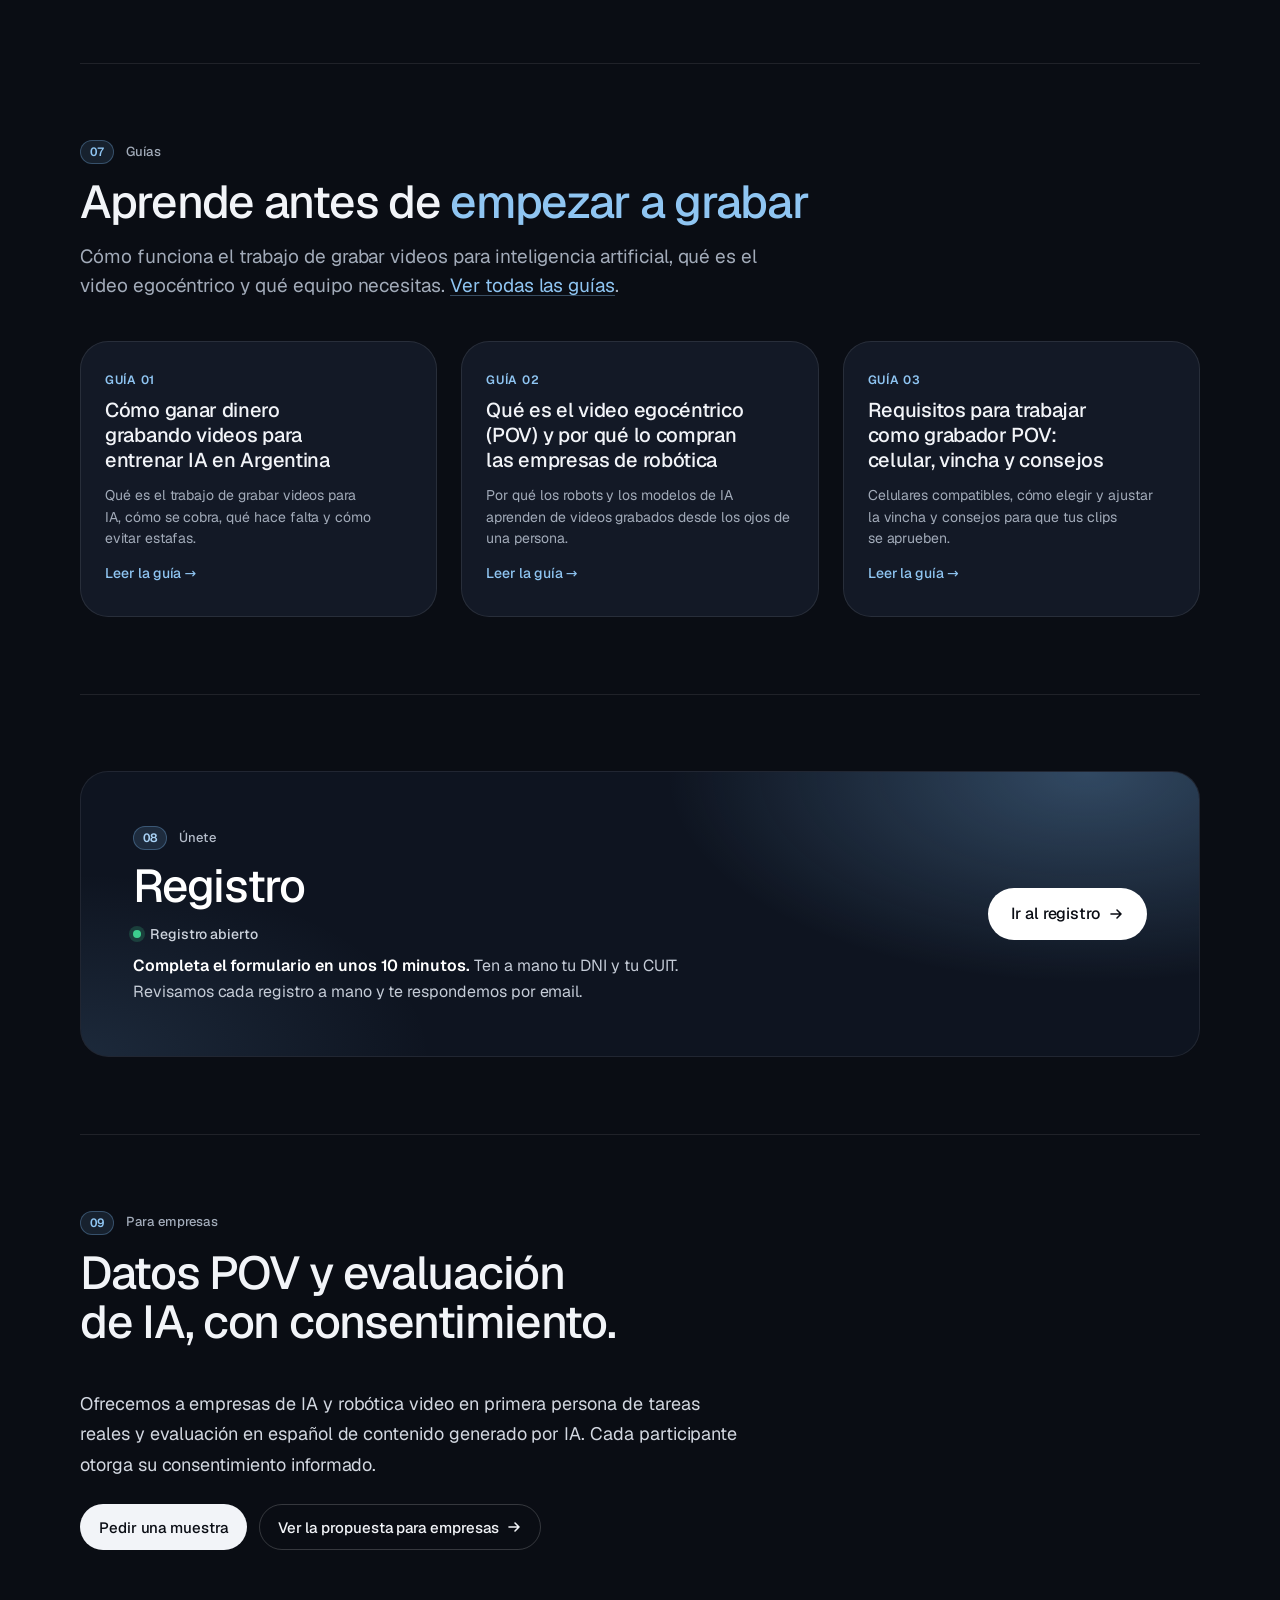
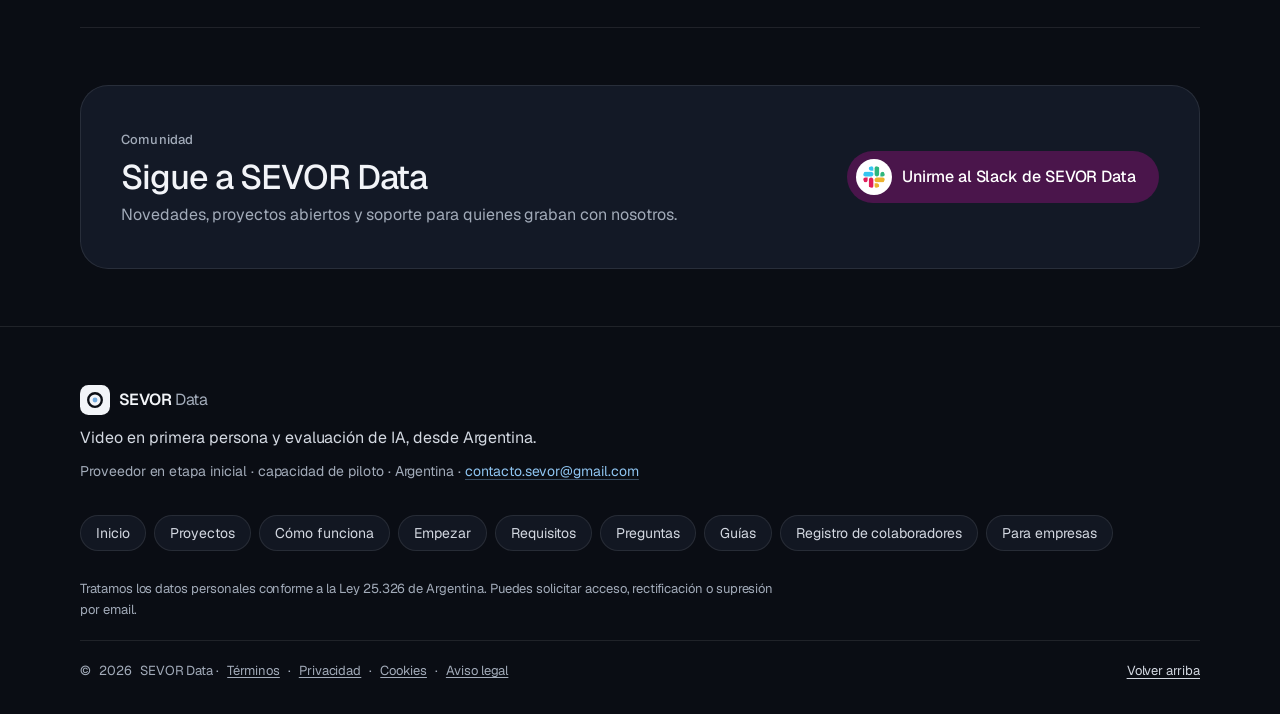
==== commit 38766297: "Redesign candidate onboarding flow and device requirements" ====
--- a/index.html
+++ b/index.html
@@ -34,7 +34,7 @@
         imagesizes="(min-width: 1180px) 1120px, 96vw">
   <link rel="preload" as="font" type="font/woff2" href="assets/fonts/geist-latin.woff2" crossorigin>
   <link rel="stylesheet" href="assets/css/style.css?v=20261111">
-  <link rel="stylesheet" href="assets/css/sevor.css?v=20261112">
+  <link rel="stylesheet" href="assets/css/sevor.css?v=20261113">
   <script type="application/ld+json">
 {
   "@context": "https://schema.org",
@@ -282,68 +282,73 @@
       </div>
     </section>
 
-    <!-- ============ 03 GET STARTED: MINUTE + ORG CODE + SLACK ============ -->
+    <!-- ============ 03 INCORPORACIÓN SEVOR DATA ============ -->
     <section class="sx-section" id="empezar" aria-labelledby="start-title">
       <div class="container">
         <header class="sx-head reveal">
-          <p class="sx-eyebrow"><span class="sx-num" aria-hidden="true">03</span><span data-i18n="start.eyebrow">Empezar</span></p>
-          <h2 id="start-title" data-i18n="start.h2">App Minute, código de organización y Slack</h2>
-          <p class="lead" data-i18n="start.lead">Todo lo que necesitas para grabar desde casa, en un solo lugar.</p>
-        </header>
-        <div class="sx-start">
-          <div class="sx-start__cards">
-            <article class="sx-req reveal">
-              <p class="sx-req__step"><span data-i18n="start.step">Paso</span> 1</p>
-              <div class="sx-req__title"><img class="sx-app-icon" src="assets/img/brands/minute-app-icon.png" width="44" height="44" alt="" aria-hidden="true"><div><h3 data-i18n="start.minute.t">Descarga la app Minute</h3><p data-i18n="start.minute.d">Para iPhone y Android. Búscala como «Minute Data».</p></div></div>
+          <p class="sx-eyebrow"><span class="sx-num" aria-hidden="true">03</span> INCORPORACIÓN</p>
+          <h2 id="start-title">Comenzá a trabajar con SEVOR Data</h2>
+          <p class="lead">Un proceso simple y acompañado para incorporarte al equipo de grabación de Minute Data.</p>
+        </header>
+
+        <div class="sx-onboard-flow">
+          <article class="sx-onboard-card reveal">
+            <p class="sx-req__step">PASO 1</p>
+            <h3>Solicitá tu ingreso</h3>
+            <p>Escribinos para iniciar tu postulación. En el correo incluí estos datos:</p>
+            <ul class="sx-onboard-data">
+              <li>Nombre y apellido completo</li>
+              <li>CUIT</li>
+              <li>Correo electrónico de contacto</li>
+              <li>Número de teléfono con característica</li>
+            </ul>
+            <a class="btn btn-primary sx-onboard-cta" href="mailto:contacto.sevor@gmail.com?subject=Solicitud%20de%20ingreso%20-%20SEVOR%20Data&amp;body=Hola%2C%20quiero%20postularme%20para%20trabajar%20con%20SEVOR%20Data.%0A%0ANombre%20y%20apellido%20completo%3A%0ACUIT%3A%0ACorreo%20electr%C3%B3nico%3A%0ATel%C3%A9fono%3A%0A%0AGracias.">Enviar solicitud por correo</a>
+            <p class="sx-onboard-note"><strong>Privacidad:</strong> enviá estos datos únicamente si decidís postularte. Se utilizarán para gestionar tu solicitud y el proceso de incorporación. No adjuntes fotos de documentos ni contraseñas.</p>
+          </article>
+
+          <article class="sx-onboard-card reveal d1">
+            <p class="sx-req__step">PASO 2</p>
+            <h3>Completá el consentimiento</h3>
+            <p>Después de revisar tu solicitud, te enviaremos por correo el enlace para completar el formulario de consentimiento de Contracted AI.</p>
+            <a class="btn sx-onboard-cta" href="https://contracted.ai/team-consent/ua-4vdAhNGKZB3q1bjbW3m_KX4bjtEiJ" target="_blank" rel="noopener noreferrer">Abrir formulario de consentimiento <span aria-hidden="true">↗</span></a>
+            <p class="sx-onboard-note">Completá este paso solamente cuando SEVOR confirme tu postulación y te indique que continúes.</p>
+          </article>
+
+          <article class="sx-onboard-card reveal d2">
+            <p class="sx-req__step">PASO 3</p>
+            <h3>Conseguí tu diadema soporte</h3>
+            <p>Para grabar necesitás una vincha o diadema ajustable que sostenga el teléfono a la altura de la frente y permita orientar la cámara hacia tus manos. No sirven los soportes de pecho ni los soportes sin agarre para teléfono.</p>
+            <a class="btn sx-onboard-cta sx-onboard-cta--market" href="https://www.mercadolibre.com.ar/up/MLAU5668534479?pdp_filters=item_id:MLA4132012604#origin=share&amp;sid=share&amp;wid=MLA4132012604&amp;action=copy" target="_blank" rel="noopener noreferrer">Ver diadema en Mercado Libre <span aria-hidden="true">↗</span></a>
+            <p class="sx-onboard-note">Revisá el precio, la disponibilidad, el envío y que el producto incluya un soporte firme para tu modelo de teléfono antes de comprar.</p>
+          </article>
+
+          <article class="sx-onboard-card reveal d3">
+            <p class="sx-req__step">PASO 4</p>
+            <h3>Recibí tus accesos e instalá las aplicaciones</h3>
+            <p>Una vez aprobados los pasos anteriores, SEVOR te enviará por correo tu cuenta corporativa, una contraseña temporal y las instrucciones para ingresar. No compartas tus credenciales.</p>
+            <div class="sx-onboard-app">
+              <div><h4>Minute Data</h4><p>Aplicación donde realizarás las grabaciones.</p></div>
               <div class="store-badges">
-                <a class="store-badge" data-cfg-href="minute_ios" href="#" target="_blank" rel="noopener"><img src="assets/img/brands/app-store-badge-es.svg" width="120" height="40" alt="Descárgalo en el App Store"></a>
-                <a class="store-badge" data-cfg-href="minute_android" href="#" target="_blank" rel="noopener"><img src="assets/img/brands/google-play-badge-es.png" width="135" height="40" alt="Disponible en Google Play"></a>
+                <a class="store-badge" data-cfg-href="minute_ios" href="#" target="_blank" rel="noopener"><img src="assets/img/brands/app-store-badge-es.svg" width="120" height="40" alt="Descargar Minute Data en App Store"></a>
+                <a class="store-badge" data-cfg-href="minute_android" href="#" target="_blank" rel="noopener"><img src="assets/img/brands/google-play-badge-es.png" width="135" height="40" alt="Descargar Minute Data en Google Play"></a>
               </div>
-            </article>
-            <article class="sx-req sx-req--code reveal d1" data-org-code>
-              <p class="sx-req__step"><span data-i18n="start.step">Paso</span> 2</p>
-              <h3 id="org-code-title" data-i18n="start.code.t">Código de organización</h3>
-              <p data-i18n="start.code.d">Ingrésalo en Minute, en «Join Organization».</p>
-              <div class="sx-code" role="group" aria-labelledby="org-code-title">
-                <div class="sx-code__row" data-org-has>
-                  <output class="sx-code__value" data-org-value>69JH31DQ</output>
-                  <button type="button" class="btn btn-sm sx-code__copy" data-org-copy><svg viewBox="0 0 16 16" fill="none" stroke="currentColor" stroke-width="1.5" aria-hidden="true"><rect x="5" y="5" width="8.5" height="8.5" rx="1.6"/><path d="M10.5 5V3.6A1.1 1.1 0 0 0 9.4 2.5H3.6a1.1 1.1 0 0 0-1.1 1.1v5.8a1.1 1.1 0 0 0 1.1 1.1H5"/></svg><span data-i18n="org.copy">Copiar</span></button>
-                </div>
-                <p class="sx-code__soon" data-org-none hidden><span class="sx-dot sx-dot--amber" aria-hidden="true"></span><span>Próximamente</span></p>
-                <p class="sx-code__status" data-org-status role="status" aria-live="polite"></p>
+            </div>
+            <div class="sx-onboard-app">
+              <div><h4>Slack</h4><p>Canal de comunicación, avisos y soporte de SEVOR Data.</p></div>
+              <div class="store-badges">
+                <a class="store-badge" data-cfg-href="slack_ios" href="#" target="_blank" rel="noopener"><img src="assets/img/brands/app-store-badge-es.svg" width="120" height="40" alt="Descargar Slack en App Store"></a>
+                <a class="store-badge" data-cfg-href="slack_android" href="#" target="_blank" rel="noopener"><img src="assets/img/brands/google-play-badge-es.png" width="135" height="40" alt="Descargar Slack en Google Play"></a>
               </div>
-            </article>
-            <article class="sx-req reveal d2">
-              <p class="sx-req__step"><span data-i18n="start.step">Paso</span> 3</p>
-              <div class="sx-req__title"><span class="sx-app-icon sx-app-icon--slack"><img src="assets/img/brands/slack-mark.svg" width="26" height="26" alt="" aria-hidden="true"></span><div><h3 data-i18n="start.slack.t">Únete al Slack de SEVOR Data</h3><p data-i18n="start.slack.d">Avisos, soporte y novedades de cada proyecto.</p></div></div>
-              <a class="btn btn-slack" data-cfg-href="slack_invite" href="#" target="_blank" rel="noopener" hidden><img class="sx-slack-mark" src="assets/img/brands/slack-mark.svg" width="20" height="20" alt="" aria-hidden="true"><span data-i18n="slack.join">Unirme al Slack de SEVOR Data</span><span class="visually-hidden" data-i18n="new.tab">(se abre en una pestaña nueva)</span></a>
-              <p class="small muted" data-cfg-ifnot="slack_invite" data-i18n="slack.soon">El enlace de invitación al Slack te lo enviamos al aprobar tu registro.</p>
-              <div class="store-badges store-badges--sm">
-                <a class="store-badge" data-cfg-href="slack_ios" href="#" target="_blank" rel="noopener"><img src="assets/img/brands/app-store-badge-es.svg" width="120" height="40" alt="Slack en el App Store"></a>
-                <a class="store-badge" data-cfg-href="slack_android" href="#" target="_blank" rel="noopener"><img src="assets/img/brands/google-play-badge-es.png" width="135" height="40" alt="Slack en Google Play"></a>
-                <a class="link small" data-cfg-href="slack_desktop" href="#" target="_blank" rel="noopener" data-i18n="slack.desktop">Slack para computadora</a>
-              </div>
-            </article>
-            <p class="small muted sx-start__note" data-i18n="apps.note">Minute Data es una app de terceros (Baker Data LLC). SEVOR Data no está afiliada a Minute ni a Slack.</p>
-          </div>
-          <div class="sx-start__steps reveal d1">
-            <h3 class="sx-start__steps-h" data-i18n="start.steps.h">Primeros pasos</h3>
-            <ol class="onboard-steps" role="list">
-            <li class="onboard-step"><span class="onboard-step__num" aria-hidden="true">1</span><div><h3 data-i18n="org.s1.t">Compra una vincha soporte para el celular</h3><p data-i18n="org.s1.d">Una diadema con soporte de ángulo regulable, para inclinar el celular hacia tus manos. Corre por tu cuenta.</p></div></li>
-            <li class="onboard-step"><span class="onboard-step__num" aria-hidden="true">2</span><div><h3 data-i18n="org.s2.t">Instala la app Minute</h3><p data-i18n="org.s2.d">Búscala como «Minute Data» en App Store o Google Play.</p></div></li>
-            <li class="onboard-step"><span class="onboard-step__num" aria-hidden="true">3</span><div><h3 data-i18n="org.s3.t">Crea tu cuenta</h3><p data-i18n="org.s3.d">Regístrate en la app con tu email.</p></div></li>
-            <li class="onboard-step"><span class="onboard-step__num" aria-hidden="true">4</span><div><h3 data-i18n="org.s4.t">Ingresa el código de organización</h3><p data-i18n="org.s4.d">En la app, toca «Join Organization» y escribe el código de SEVOR Data.</p></div></li>
-            <li class="onboard-step"><span class="onboard-step__num" aria-hidden="true">5</span><div><h3 data-i18n="org.s5.t">Únete al Slack de SEVOR Data</h3><p data-i18n="org.s5.d">Allí recibes avisos, soporte y novedades de cada proyecto.</p></div></li>
-            <li class="onboard-step"><span class="onboard-step__num" aria-hidden="true">6</span><div><h3 data-i18n="org.s6.t">Graba tu primera tarea de prueba</h3><p data-i18n="org.s6.d">Celular en horizontal, manos visibles y buena luz. La revisamos y te damos indicaciones.</p></div></li>
-          </ol>
-          </div>
+              <a class="link small" data-cfg-href="slack_invite" href="#" target="_blank" rel="noopener" hidden>Unirme al espacio de SEVOR Data en Slack ↗</a>
+            </div>
+          </article>
         </div>
 
         <section class="sx-device-card reveal" aria-labelledby="device-compat-title">
           <div class="sx-device-card__head">
-            <p class="sx-eyebrow">REQUISITO DEL EQUIPO</p>
-            <h3 id="device-compat-title">Verificá que tu celular sea compatible</h3>
-            <p>Para participar en las grabaciones con Minute Data necesitás un teléfono de una de estas familias. La compatibilidad final puede depender del modelo exacto, la cámara y la validación de la tarea en Minute.</p>
+            <p class="sx-eyebrow">REQUISITO OBLIGATORIO</p>
+            <h3 id="device-compat-title">Verificá que tu celular sea compatible antes de postularte</h3>
+            <p>La lista de referencia para este proceso incluye las siguientes familias y variantes. Comprobá el nombre completo del modelo en Ajustes antes de comprar el soporte.</p>
           </div>
           <div class="sx-device-grid">
             <article class="sx-device-item">
@@ -362,21 +367,9 @@
               <p class="sx-device-exclude"><strong>No compatibles:</strong> variantes FE (Fan Edition).</p>
             </article>
           </div>
-          <div class="sx-device-warning">
-            <strong>¿Tenés otro modelo?</strong> Si tu teléfono no aparece en esta lista, no lo consideres compatible todavía. Consultá con SEVOR antes de comprar la diadema o iniciar una grabación. Instalar Minute Data no garantiza que el dispositivo sea aceptado.
-          </div>
-          <p class="sx-device-footnote">La aceptación puede variar según la variante regional y los requisitos vigentes del proyecto. Confirmá el modelo completo y la cámara dentro de Minute Data antes de realizar una compra.</p>
+          <div class="sx-device-warning"><strong>¿Tu modelo no aparece o pertenece a una variante excluida?</strong> No compres la diadema ni avances con la postulación hasta consultar con SEVOR. La compatibilidad definitiva depende de la validación de Minute Data y de los requisitos vigentes del proyecto.</div>
+          <p class="sx-device-footnote">La lista reproduce los modelos indicados para este proyecto y no constituye una garantía técnica del fabricante de Minute Data. Confirmá la aceptación del modelo exacto antes de realizar gastos.</p>
         </section>
-
-        <div class="sx-checkcard reveal" aria-labelledby="chk-title">
-          <div class="sx-checkcard__intro">
-            <p class="sx-eyebrow"><span data-i18n="chk.eyebrow">Antes de grabar</span></p>
-            <h3 id="chk-title" data-i18n="chk.h">Revisa esto antes de cada grabación</h3>
-            <p class="muted" data-i18n="chk.lead">Marca cada punto. No se guarda nada: es solo una ayuda.</p>
-            <p class="sx-checkcard__count" data-chk-count aria-live="polite"></p>
-          </div>
-          <ul class="sx-checklist" role="list"><li><label class="sx-check"><input type="checkbox" data-chk><span class="sx-check__box" aria-hidden="true"><svg viewBox="0 0 16 16" fill="none" stroke="currentColor" stroke-width="2" stroke-linecap="round" stroke-linejoin="round" aria-hidden="true"><path d="m3.5 8.4 2.9 2.9 6-6.3"/></svg></span><span data-i18n="chk.1">Celular en horizontal (apaisado)</span></label></li><li><label class="sx-check"><input type="checkbox" data-chk><span class="sx-check__box" aria-hidden="true"><svg viewBox="0 0 16 16" fill="none" stroke="currentColor" stroke-width="2" stroke-linecap="round" stroke-linejoin="round" aria-hidden="true"><path d="m3.5 8.4 2.9 2.9 6-6.3"/></svg></span><span data-i18n="chk.2">Vincha a la altura de la frente, inclinada hacia tus manos</span></label></li><li><label class="sx-check"><input type="checkbox" data-chk><span class="sx-check__box" aria-hidden="true"><svg viewBox="0 0 16 16" fill="none" stroke="currentColor" stroke-width="2" stroke-linecap="round" stroke-linejoin="round" aria-hidden="true"><path d="m3.5 8.4 2.9 2.9 6-6.3"/></svg></span><span data-i18n="chk.3">Manos visibles durante toda la tarea</span></label></li><li><label class="sx-check"><input type="checkbox" data-chk><span class="sx-check__box" aria-hidden="true"><svg viewBox="0 0 16 16" fill="none" stroke="currentColor" stroke-width="2" stroke-linecap="round" stroke-linejoin="round" aria-hidden="true"><path d="m3.5 8.4 2.9 2.9 6-6.3"/></svg></span><span data-i18n="chk.4">Lugar bien iluminado</span></label></li><li><label class="sx-check"><input type="checkbox" data-chk><span class="sx-check__box" aria-hidden="true"><svg viewBox="0 0 16 16" fill="none" stroke="currentColor" stroke-width="2" stroke-linecap="round" stroke-linejoin="round" aria-hidden="true"><path d="m3.5 8.4 2.9 2.9 6-6.3"/></svg></span><span data-i18n="chk.5">Clips de 1 a 30 minutos</span></label></li></ul>
-        </div>
       </div>
     </section>
 
--- a/assets/css/sevor.css
+++ b/assets/css/sevor.css
@@ -553,3 +553,20 @@
   body { transition: none; }
 }
 .cap-list { border-top-color: var(--line-strong); }
+
+
+/* Requisitos de dispositivos para incorporacion Minute Data */
+.sx-device-card { margin: 1.5rem 0; padding: clamp(1.1rem, 3vw, 1.75rem); border: 1px solid var(--line-strong); border-radius: var(--radius-lg, 22px); background: var(--surface); }
+.sx-device-card__head { max-width: 58rem; margin-bottom: 1.1rem; }
+.sx-device-card__head h3 { margin: .25rem 0 .55rem; }
+.sx-device-card__head > p:last-child { color: var(--ink-2); }
+.sx-device-grid { display: grid; grid-template-columns: repeat(3, minmax(0, 1fr)); gap: .8rem; }
+.sx-device-item { min-width: 0; padding: 1rem; border: 1px solid var(--line); border-radius: 16px; background: var(--paper-2); }
+.sx-device-item h4 { margin: 0 0 .7rem; font-size: 1rem; }
+.sx-device-item h4 span { display: inline-grid; place-items: center; width: 1.35rem; height: 1.35rem; margin-right: .35rem; border-radius: 50%; color: #07120d; background: #b8e35a; font-size: .85rem; }
+.sx-device-range { margin: 0 0 .45rem; font-weight: 750; color: var(--ink); }
+.sx-device-exclude { margin: 0; color: var(--ink-2); font-size: .92rem; }
+.sx-device-warning { margin-top: 1rem; padding: .9rem 1rem; border-left: 3px solid #e4b34e; border-radius: 8px; background: var(--paper-2); color: var(--ink-2); }
+.sx-device-warning strong { color: var(--ink); }
+.sx-device-footnote { margin: .8rem 0 0; color: var(--ink-3, var(--ink-2)); font-size: .82rem; }
+@media (max-width: 760px) { .sx-device-grid { grid-template-columns: 1fr; } }
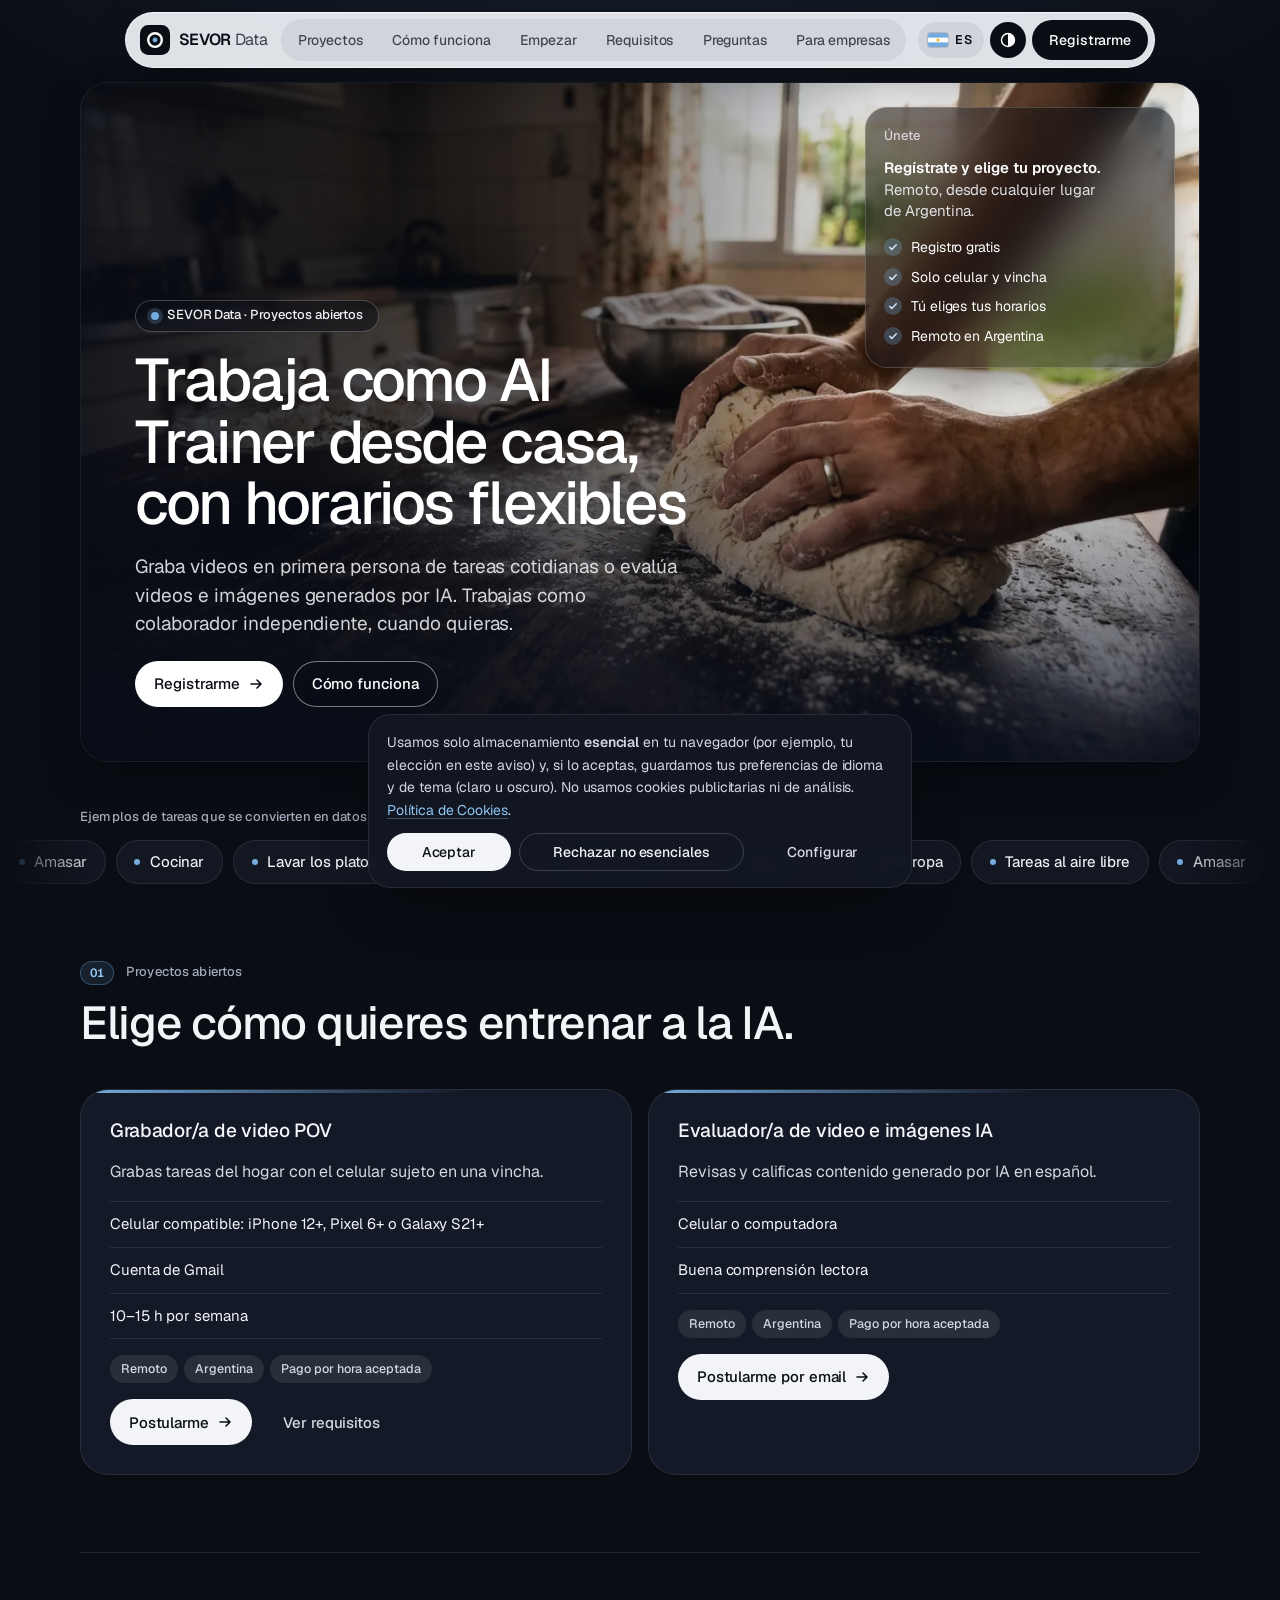
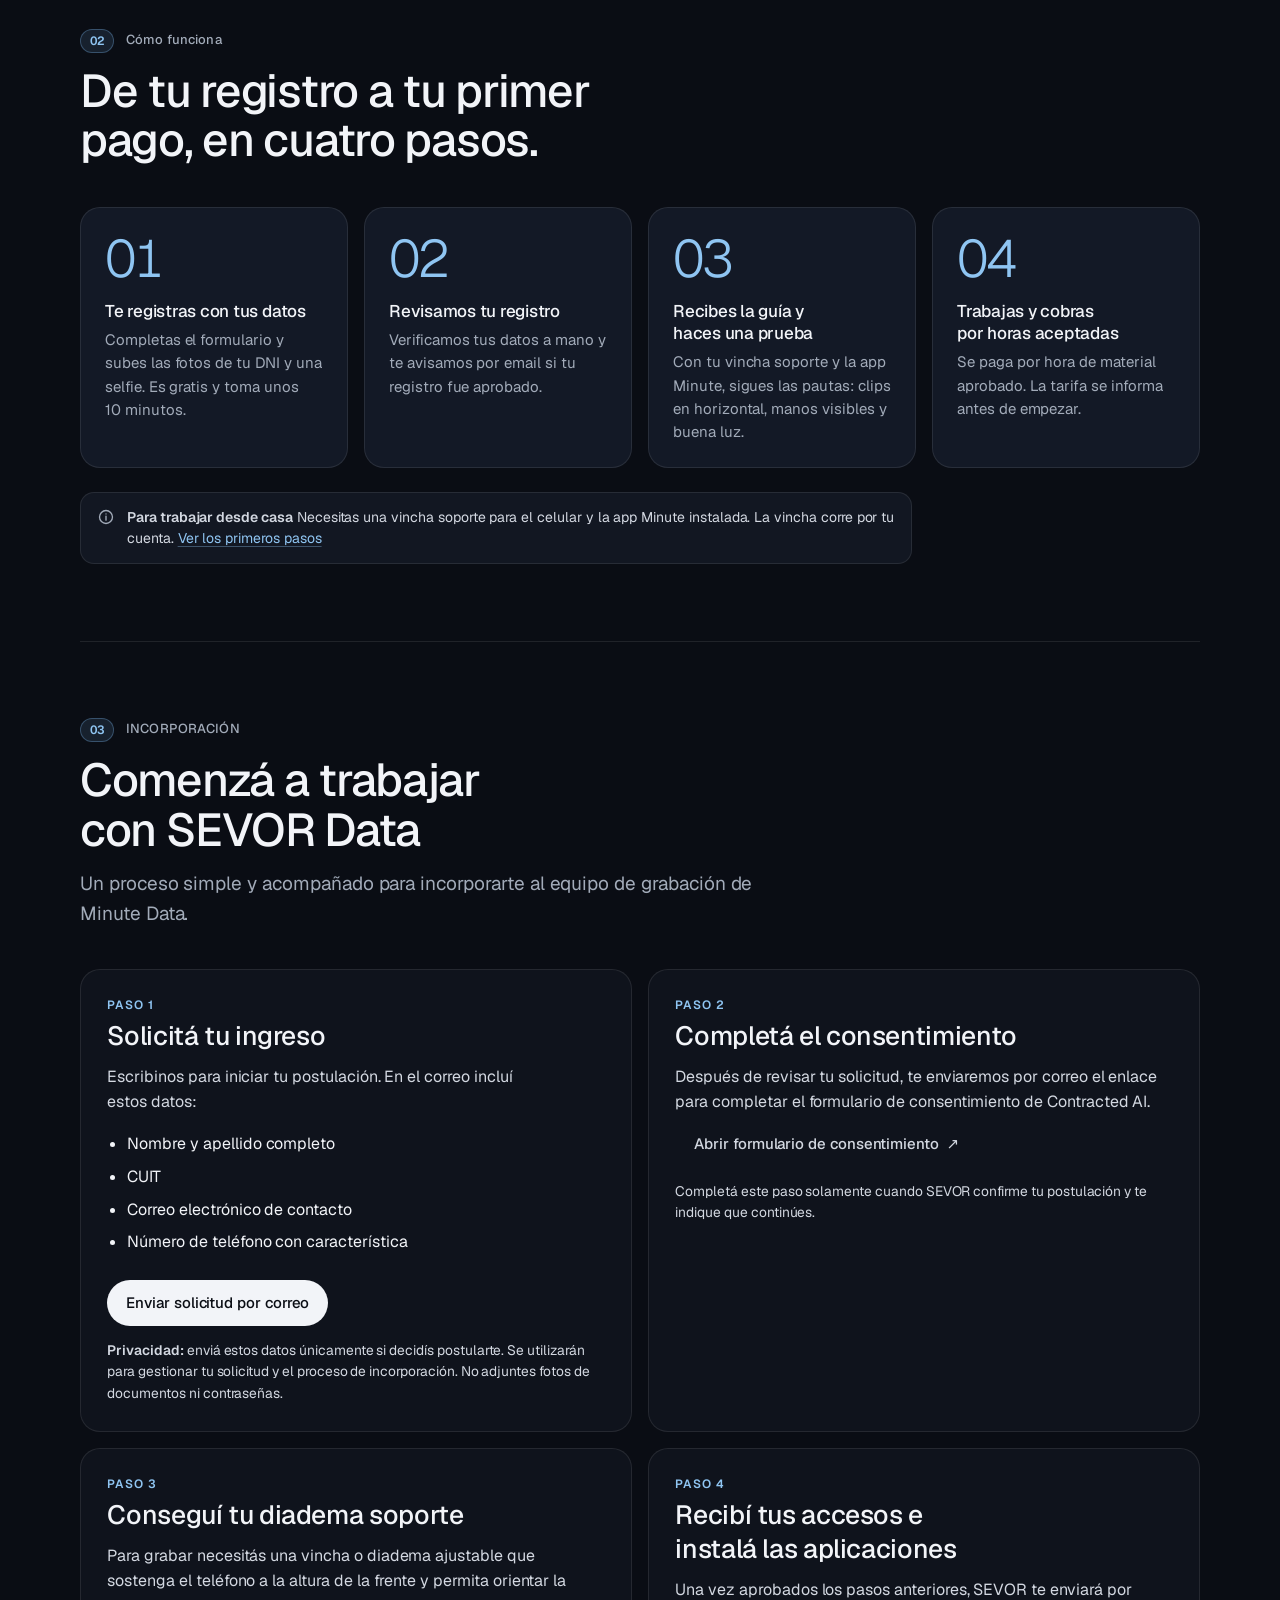
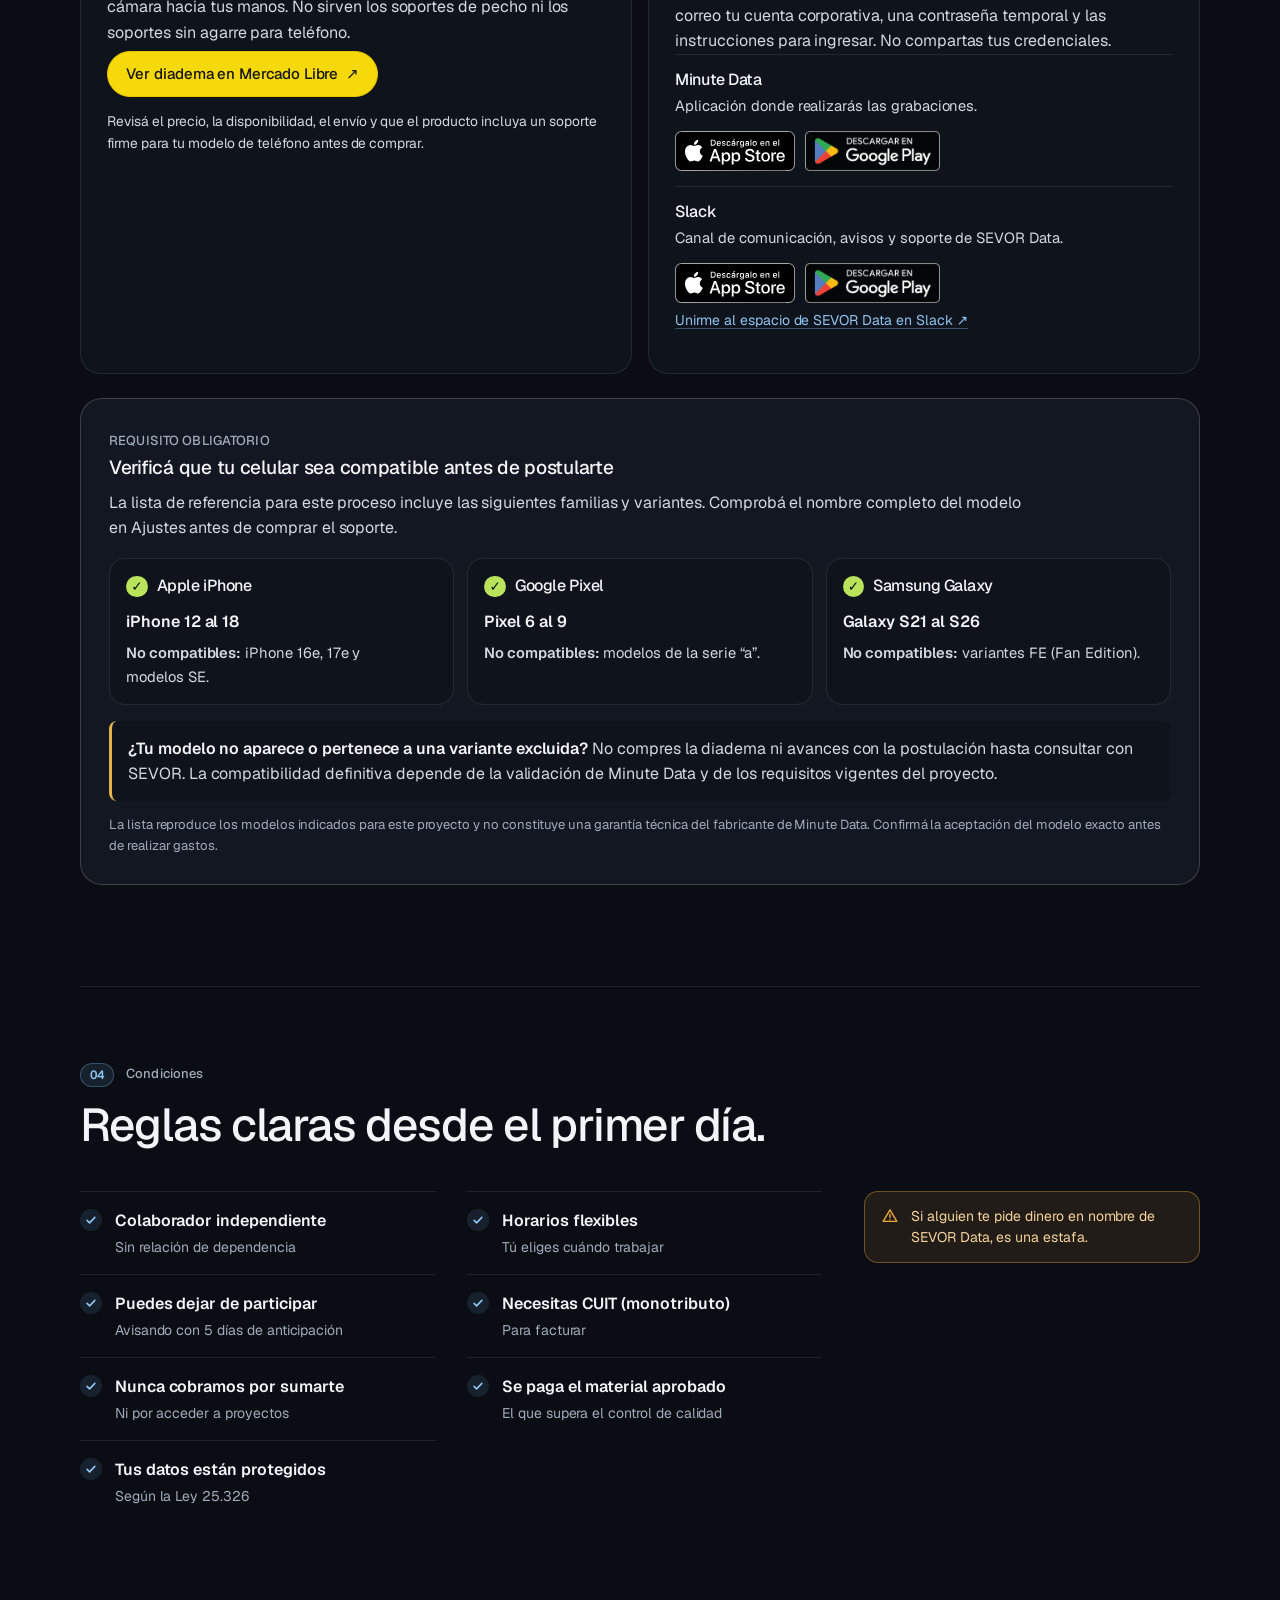
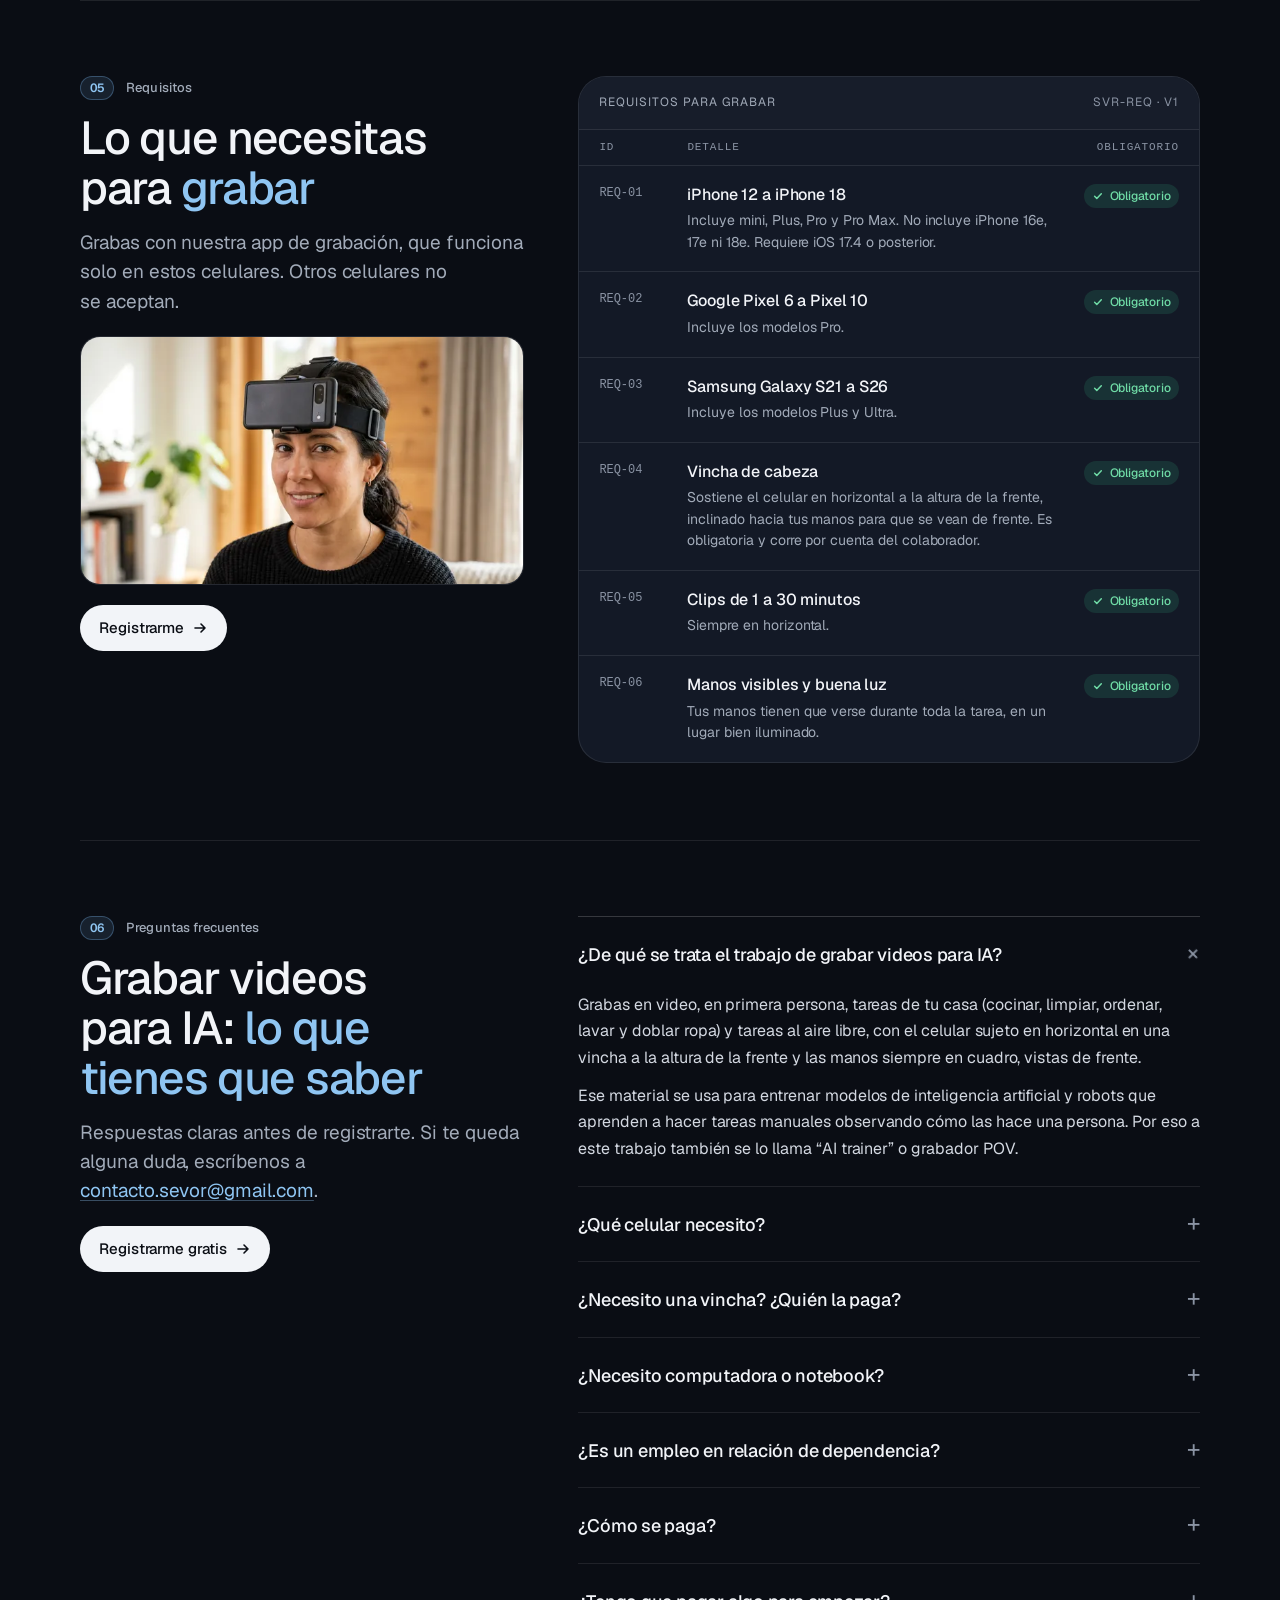
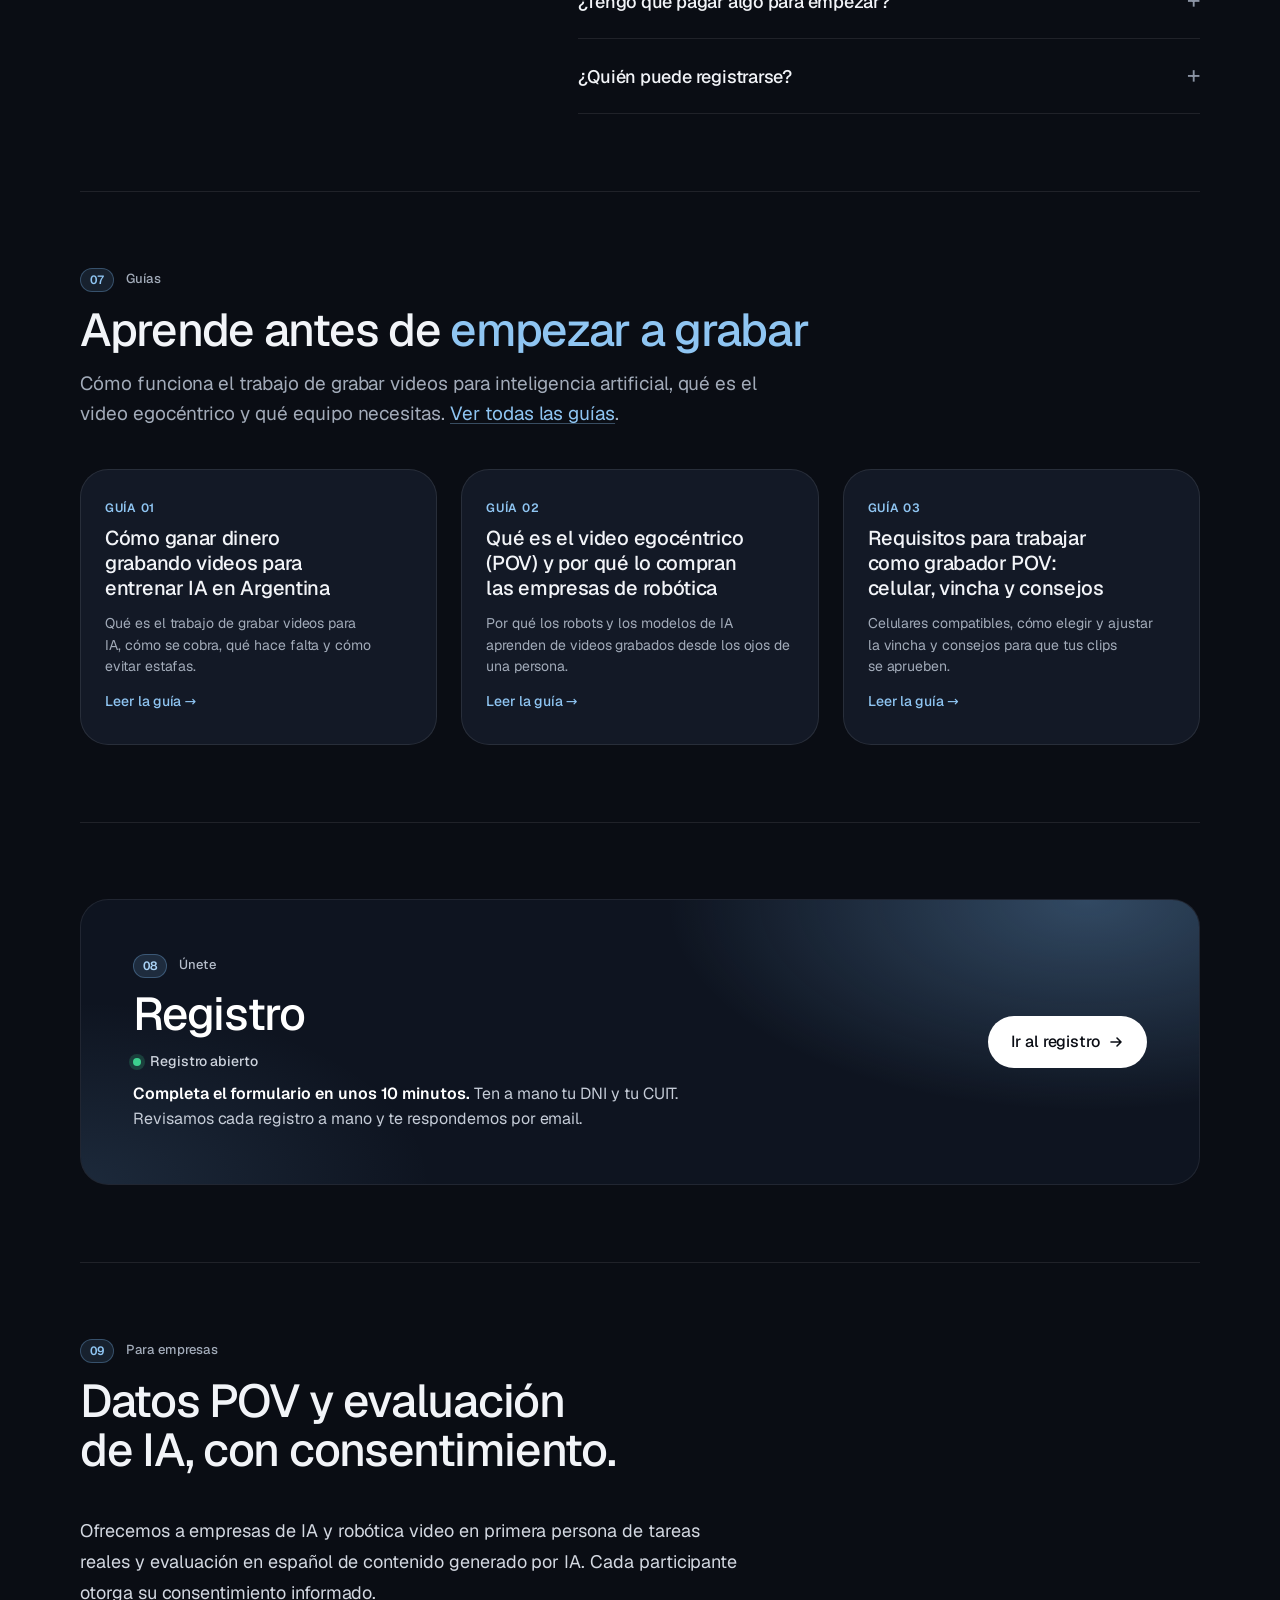
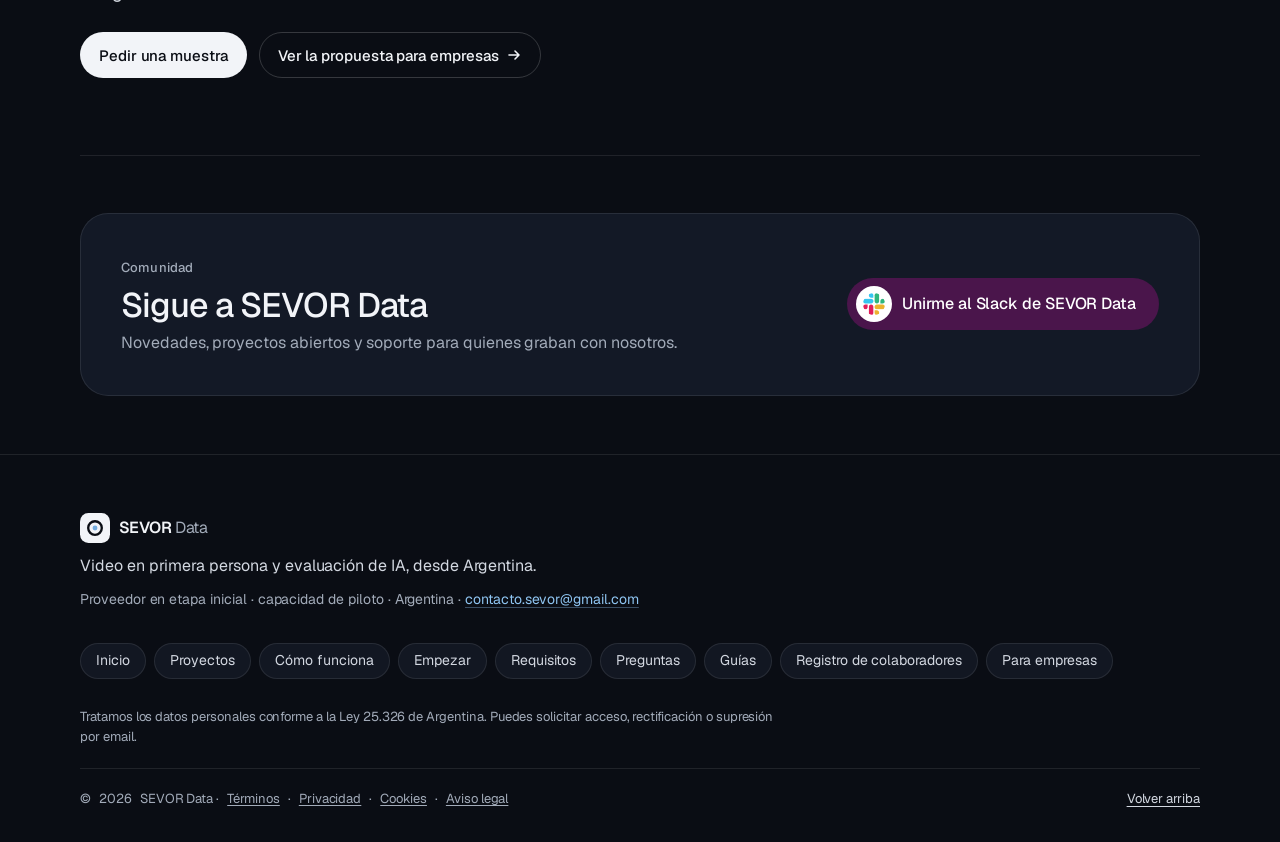
==== commit b2045a36: "Route all application calls to the new onboarding flow" ====
--- a/index.html
+++ b/index.html
@@ -176,9 +176,9 @@
     <div class="sx-bar">
       <a class="sx-brand" href="./" aria-label="SEVOR Data, inicio"><svg class="sx-mark" viewBox="0 0 32 32" aria-hidden="true"><rect width="32" height="32" rx="9" class="sx-mark__bg"/><circle cx="16" cy="16" r="7.25" fill="none" class="sx-mark__ring" stroke-width="2.5"/><circle cx="16" cy="16" r="2.6" fill="#74acdf"/></svg><span class="sx-brand__word">SEVOR <span>Data</span></span></a>
       <nav class="sx-nav" aria-label="Principal"><ul class="sx-nav__track"><li><a href="#proyectos" data-i18n="nav.projects">Proyectos</a></li><li><a href="#como-funciona" data-i18n="nav.how">Cómo funciona</a></li><li><a href="#empezar" data-i18n="nav.start">Empezar</a></li><li><a href="#requisitos" data-i18n="nav.req">Requisitos</a></li><li><a href="#preguntas" data-i18n="nav.faq">Preguntas</a></li><li><a href="#empresas" data-i18n="nav.biz">Empresas</a></li></ul></nav>
-      <div class="sx-tools"><div class="lang"><button class="lang-btn" type="button" aria-haspopup="true" aria-expanded="false" aria-controls="lang-menu" data-i18n-attr="aria-label:lang.label" aria-label="Idioma"><span class="flag"><svg viewBox="0 0 20 14" aria-hidden="true"><rect width="20" height="14" fill="#74acdf"/><rect y="4.67" width="20" height="4.66" fill="#fff"/><circle cx="10" cy="7" r="1.5" fill="#f6b40e"/></svg></span><span class="lang-code">ES</span></button><div class="lang-menu" id="lang-menu" role="menu"></div></div><button class="sx-theme" type="button" data-theme-toggle aria-label="Cambiar a tema claro"><svg viewBox="0 0 20 20" aria-hidden="true"><circle cx="10" cy="10" r="7.25" fill="none" stroke="currentColor" stroke-width="1.6"/><path d="M10 2.75a7.25 7.25 0 0 1 0 14.5z" fill="currentColor"/></svg></button><a class="sx-cta" href="registro.html" data-i18n="co.btn">Registrarme</a><button class="menu-toggle sx-menu-btn" type="button" aria-expanded="false" aria-controls="mobile-menu" data-i18n-attr="aria-label:nav.menu" aria-label="Menú"><span></span></button></div>
+      <div class="sx-tools"><div class="lang"><button class="lang-btn" type="button" aria-haspopup="true" aria-expanded="false" aria-controls="lang-menu" data-i18n-attr="aria-label:lang.label" aria-label="Idioma"><span class="flag"><svg viewBox="0 0 20 14" aria-hidden="true"><rect width="20" height="14" fill="#74acdf"/><rect y="4.67" width="20" height="4.66" fill="#fff"/><circle cx="10" cy="7" r="1.5" fill="#f6b40e"/></svg></span><span class="lang-code">ES</span></button><div class="lang-menu" id="lang-menu" role="menu"></div></div><button class="sx-theme" type="button" data-theme-toggle aria-label="Cambiar a tema claro"><svg viewBox="0 0 20 20" aria-hidden="true"><circle cx="10" cy="10" r="7.25" fill="none" stroke="currentColor" stroke-width="1.6"/><path d="M10 2.75a7.25 7.25 0 0 1 0 14.5z" fill="currentColor"/></svg></button><a class="sx-cta" href="#empezar" data-i18n="co.btn">Registrarme</a><button class="menu-toggle sx-menu-btn" type="button" aria-expanded="false" aria-controls="mobile-menu" data-i18n-attr="aria-label:nav.menu" aria-label="Menú"><span></span></button></div>
     </div>
-    <div class="mobile-menu sx-sheet" id="mobile-menu" hidden><nav aria-label="Móvil"><ul><li><a href="#proyectos" data-i18n="nav.projects">Proyectos</a></li><li><a href="#como-funciona" data-i18n="nav.how">Cómo funciona</a></li><li><a href="#empezar" data-i18n="nav.start">Empezar</a></li><li><a href="#requisitos" data-i18n="nav.req">Requisitos</a></li><li><a href="#preguntas" data-i18n="nav.faq">Preguntas</a></li><li><a href="#empresas" data-i18n="nav.biz">Empresas</a></li></ul></nav><div class="sx-sheet__cta"><a class="btn btn-primary" href="registro.html" data-i18n="co.btn">Registrarme</a></div></div>
+    <div class="mobile-menu sx-sheet" id="mobile-menu" hidden><nav aria-label="Móvil"><ul><li><a href="#proyectos" data-i18n="nav.projects">Proyectos</a></li><li><a href="#como-funciona" data-i18n="nav.how">Cómo funciona</a></li><li><a href="#empezar" data-i18n="nav.start">Empezar</a></li><li><a href="#requisitos" data-i18n="nav.req">Requisitos</a></li><li><a href="#preguntas" data-i18n="nav.faq">Preguntas</a></li><li><a href="#empresas" data-i18n="nav.biz">Empresas</a></li></ul></nav><div class="sx-sheet__cta"><a class="btn btn-primary" href="#empezar" data-i18n="co.btn">Registrarme</a></div></div>
   </header>
 
   <main id="main">
@@ -194,7 +194,7 @@
           <h1 id="hero-title" data-i18n="hero2.h1">Trabaja como AI Trainer desde casa, con horarios flexibles</h1>
           <p class="sx-hero__sub" data-i18n="hero2.sub">Graba videos en primera persona de tareas cotidianas o evalúa videos e imágenes generados por IA. Trabajas como colaborador independiente, cuando quieras.</p>
           <div class="sx-hero__actions">
-            <a class="btn btn-light" href="registro.html"><span data-i18n="co.btn">Registrarme</span><svg class="arrow" viewBox="0 0 16 16" fill="none" stroke="currentColor" stroke-width="1.6" stroke-linecap="round" stroke-linejoin="round" aria-hidden="true"><path d="M3 8h10M9 4l4 4-4 4"/></svg></a>
+            <a class="btn btn-light" href="#empezar"><span data-i18n="co.btn">Registrarme</span><svg class="arrow" viewBox="0 0 16 16" fill="none" stroke="currentColor" stroke-width="1.6" stroke-linecap="round" stroke-linejoin="round" aria-hidden="true"><path d="M3 8h10M9 4l4 4-4 4"/></svg></a>
             <a class="btn btn-ghost-light" href="#como-funciona" data-i18n="nav.how">Cómo funciona</a>
           </div>
         </div>
@@ -233,7 +233,7 @@
             </ul>
             <p class="tags"><span class="tag" data-i18n="m.remote">Remoto</span><span class="tag">Argentina</span><span class="tag" data-i18n="m.pay">Pago por hora aceptada</span></p>
             <div class="cta-row">
-              <a class="btn btn-primary" href="registro.html"><span data-i18n="pr.btn">Postularme</span><svg class="arrow" viewBox="0 0 16 16" fill="none" stroke="currentColor" stroke-width="1.6" stroke-linecap="round" stroke-linejoin="round" aria-hidden="true"><path d="M3 8h10M9 4l4 4-4 4"/></svg></a>
+              <a class="btn btn-primary" href="#empezar"><span data-i18n="pr.btn">Postularme</span><svg class="arrow" viewBox="0 0 16 16" fill="none" stroke="currentColor" stroke-width="1.6" stroke-linecap="round" stroke-linejoin="round" aria-hidden="true"><path d="M3 8h10M9 4l4 4-4 4"/></svg></a>
               <a class="btn btn-quiet" href="#requisitos" data-i18n="pr.req">Ver requisitos</a>
             </div>
           </article>
@@ -411,7 +411,7 @@
                 <img src="assets/img/photos/head-mount-960.jpg" srcset="assets/img/photos/head-mount-640.jpg 640w, assets/img/photos/head-mount-960.jpg 960w" sizes="(min-width: 1024px) 360px, 92vw" width="960" height="536" loading="lazy" decoding="async" alt="Persona con el celular montado en horizontal en una vincha de cabeza, a la altura de la frente" data-i18n-attr="alt:img.mount">
               </picture>
             </figure>
-            <div class="cta-row"><a class="btn btn-primary" href="registro.html"><span data-i18n="work.cta">Registrarme</span><svg class="arrow" viewBox="0 0 16 16" fill="none" stroke="currentColor" stroke-width="1.6" stroke-linecap="round" stroke-linejoin="round" aria-hidden="true"><path d="M3 8h10M9 4l4 4-4 4"/></svg></a></div>
+            <div class="cta-row"><a class="btn btn-primary" href="#empezar"><span data-i18n="work.cta">Registrarme</span><svg class="arrow" viewBox="0 0 16 16" fill="none" stroke="currentColor" stroke-width="1.6" stroke-linecap="round" stroke-linejoin="round" aria-hidden="true"><path d="M3 8h10M9 4l4 4-4 4"/></svg></a></div>
           </div>
           <div class="qa-sheet reveal d1">
             <div class="sheet-head"><span class="mono" data-i18n="req.doc">Requisitos para grabar</span><span class="mono doc-id">SVR-REQ · v1</span></div>
@@ -437,7 +437,7 @@
               <h2 id="faq-title">Grabar videos para IA: <em>lo que tienes que saber</em></h2>
               <p class="lead">Respuestas claras antes de registrarte. Si te queda alguna duda, escríbenos a <a class="link" href="mailto:contacto.sevor@gmail.com">contacto.sevor@gmail.com</a>.</p>
             </header>
-            <div class="cta-row"><a class="btn btn-primary" href="registro.html">Registrarme gratis<svg class="arrow" viewBox="0 0 16 16" fill="none" stroke="currentColor" stroke-width="1.6" stroke-linecap="round" stroke-linejoin="round" aria-hidden="true"><path d="M3 8h10M9 4l4 4-4 4"/></svg></a></div>
+            <div class="cta-row"><a class="btn btn-primary" href="#empezar">Registrarme gratis<svg class="arrow" viewBox="0 0 16 16" fill="none" stroke="currentColor" stroke-width="1.6" stroke-linecap="round" stroke-linejoin="round" aria-hidden="true"><path d="M3 8h10M9 4l4 4-4 4"/></svg></a></div>
           </div>
           <div class="faq reveal d1">
           <details open><summary>¿De qué se trata el trabajo de grabar videos para IA?</summary><div class="answer"><p>Grabas en video, en primera persona, tareas de tu casa (cocinar, limpiar, ordenar, lavar y doblar ropa) y tareas al aire libre, con el celular sujeto en horizontal en una vincha a la altura de la frente y las manos siempre en cuadro, vistas de frente.</p><p>Ese material se usa para entrenar modelos de inteligencia artificial y robots que aprenden a hacer tareas manuales observando cómo las hace una persona. Por eso a este trabajo también se lo llama “AI trainer” o grabador POV.</p></div></details>
@@ -479,7 +479,7 @@
             <p class="sx-cta-band__head"><span class="sx-dot sx-dot--ok" aria-hidden="true"></span><span data-i18n="reg2.head">Registro abierto</span></p>
             <p class="sx-cta-band__lead"><strong data-i18n="reg2.lead.b">Completa el formulario en unos 10 minutos.</strong> <span data-i18n="reg2.lead">Ten a mano tu DNI y tu CUIT. Revisamos cada registro a mano y te respondemos por email.</span></p>
           </div>
-          <a class="btn btn-light btn-lg" href="registro.html"><span data-i18n="reg2.btn">Ir al registro</span><svg class="arrow" viewBox="0 0 16 16" fill="none" stroke="currentColor" stroke-width="1.6" stroke-linecap="round" stroke-linejoin="round" aria-hidden="true"><path d="M3 8h10M9 4l4 4-4 4"/></svg></a>
+          <a class="btn btn-light btn-lg" href="#empezar"><span data-i18n="reg2.btn">Ir al registro</span><svg class="arrow" viewBox="0 0 16 16" fill="none" stroke="currentColor" stroke-width="1.6" stroke-linecap="round" stroke-linejoin="round" aria-hidden="true"><path d="M3 8h10M9 4l4 4-4 4"/></svg></a>
         </div>
       </div>
     </section>
@@ -532,7 +532,7 @@
       </div>
       <nav class="sx-footer__nav" aria-labelledby="f-explore">
         <h2 id="f-explore" class="visually-hidden" data-i18n="footer.explore">Explorar</h2>
-        <ul class="sx-pills"><li><a href="./" data-i18n="nav.home">Inicio</a></li><li><a href="./#proyectos" data-i18n="nav.projects">Proyectos</a></li><li><a href="./#como-funciona" data-i18n="nav.how">Cómo funciona</a></li><li><a href="./#empezar" data-i18n="nav.start">Empezar</a></li><li><a href="./#requisitos" data-i18n="nav.req">Requisitos</a></li><li><a href="./#preguntas" data-i18n="nav.faq">Preguntas</a></li><li><a href="guias/" data-i18n="nav.guides">Guías</a></li><li><a href="registro.html" data-i18n="footer.register">Registro de colaboradores</a></li><li><a href="para-empresas.html" data-i18n="nav.biz">Para empresas</a></li></ul>
+        <ul class="sx-pills"><li><a href="./" data-i18n="nav.home">Inicio</a></li><li><a href="./#proyectos" data-i18n="nav.projects">Proyectos</a></li><li><a href="./#como-funciona" data-i18n="nav.how">Cómo funciona</a></li><li><a href="./#empezar" data-i18n="nav.start">Empezar</a></li><li><a href="./#requisitos" data-i18n="nav.req">Requisitos</a></li><li><a href="./#preguntas" data-i18n="nav.faq">Preguntas</a></li><li><a href="guias/" data-i18n="nav.guides">Guías</a></li><li><a href="#empezar" data-i18n="footer.register">Registro de colaboradores</a></li><li><a href="para-empresas.html" data-i18n="nav.biz">Para empresas</a></li></ul>
       </nav>
       <p class="sx-footer__legal" data-i18n="footer.legal.d">Tratamos los datos personales conforme a la Ley 25.326 de Argentina. Puedes pedir acceso, rectificación o supresión por email.</p>
       <div class="sx-footer__bottom">
--- a/assets/css/sevor.css
+++ b/assets/css/sevor.css
@@ -570,3 +570,19 @@
 .sx-device-warning strong { color: var(--ink); }
 .sx-device-footnote { margin: .8rem 0 0; color: var(--ink-3, var(--ink-2)); font-size: .82rem; }
 @media (max-width: 760px) { .sx-device-grid { grid-template-columns: 1fr; } }
+
+
+/* SEVOR onboarding flow */
+.sx-onboard-flow { display:grid; grid-template-columns:repeat(2,minmax(0,1fr)); gap:1rem; margin:1.5rem 0; }
+.sx-onboard-card { min-width:0; padding:clamp(1.1rem,2.4vw,1.65rem); border:1px solid var(--line); border-radius:20px; background:var(--paper-2); }
+.sx-onboard-card h3 { margin:.25rem 0 .65rem; font-size:clamp(1.25rem,2.5vw,1.65rem); }
+.sx-onboard-card>p:not(.sx-req__step) { color:var(--ink-2); }
+.sx-onboard-data { display:grid; gap:.45rem; margin:1rem 0 1.2rem; padding-left:1.25rem; color:var(--ink); }
+.sx-onboard-cta { display:inline-flex; align-items:center; justify-content:center; gap:.5rem; margin-top:.35rem; text-align:center; }
+.sx-onboard-cta--market { border-color:#e7c600; background:#f5d90a; color:#171717; }
+.sx-onboard-note { margin:.9rem 0 0; color:var(--ink-3,var(--ink-2)); font-size:.86rem; line-height:1.55; }
+.sx-onboard-app { display:grid; gap:.45rem; padding:.9rem 0; border-top:1px solid var(--line); }
+.sx-onboard-app h4 { margin:0; font-size:1rem; }
+.sx-onboard-app p { margin:.2rem 0 .4rem; color:var(--ink-2); font-size:.92rem; }
+.sx-onboard-app .store-badges { flex-wrap:wrap; }
+@media(max-width:760px) { .sx-onboard-flow { grid-template-columns:1fr; } .sx-onboard-cta { width:100%; } }
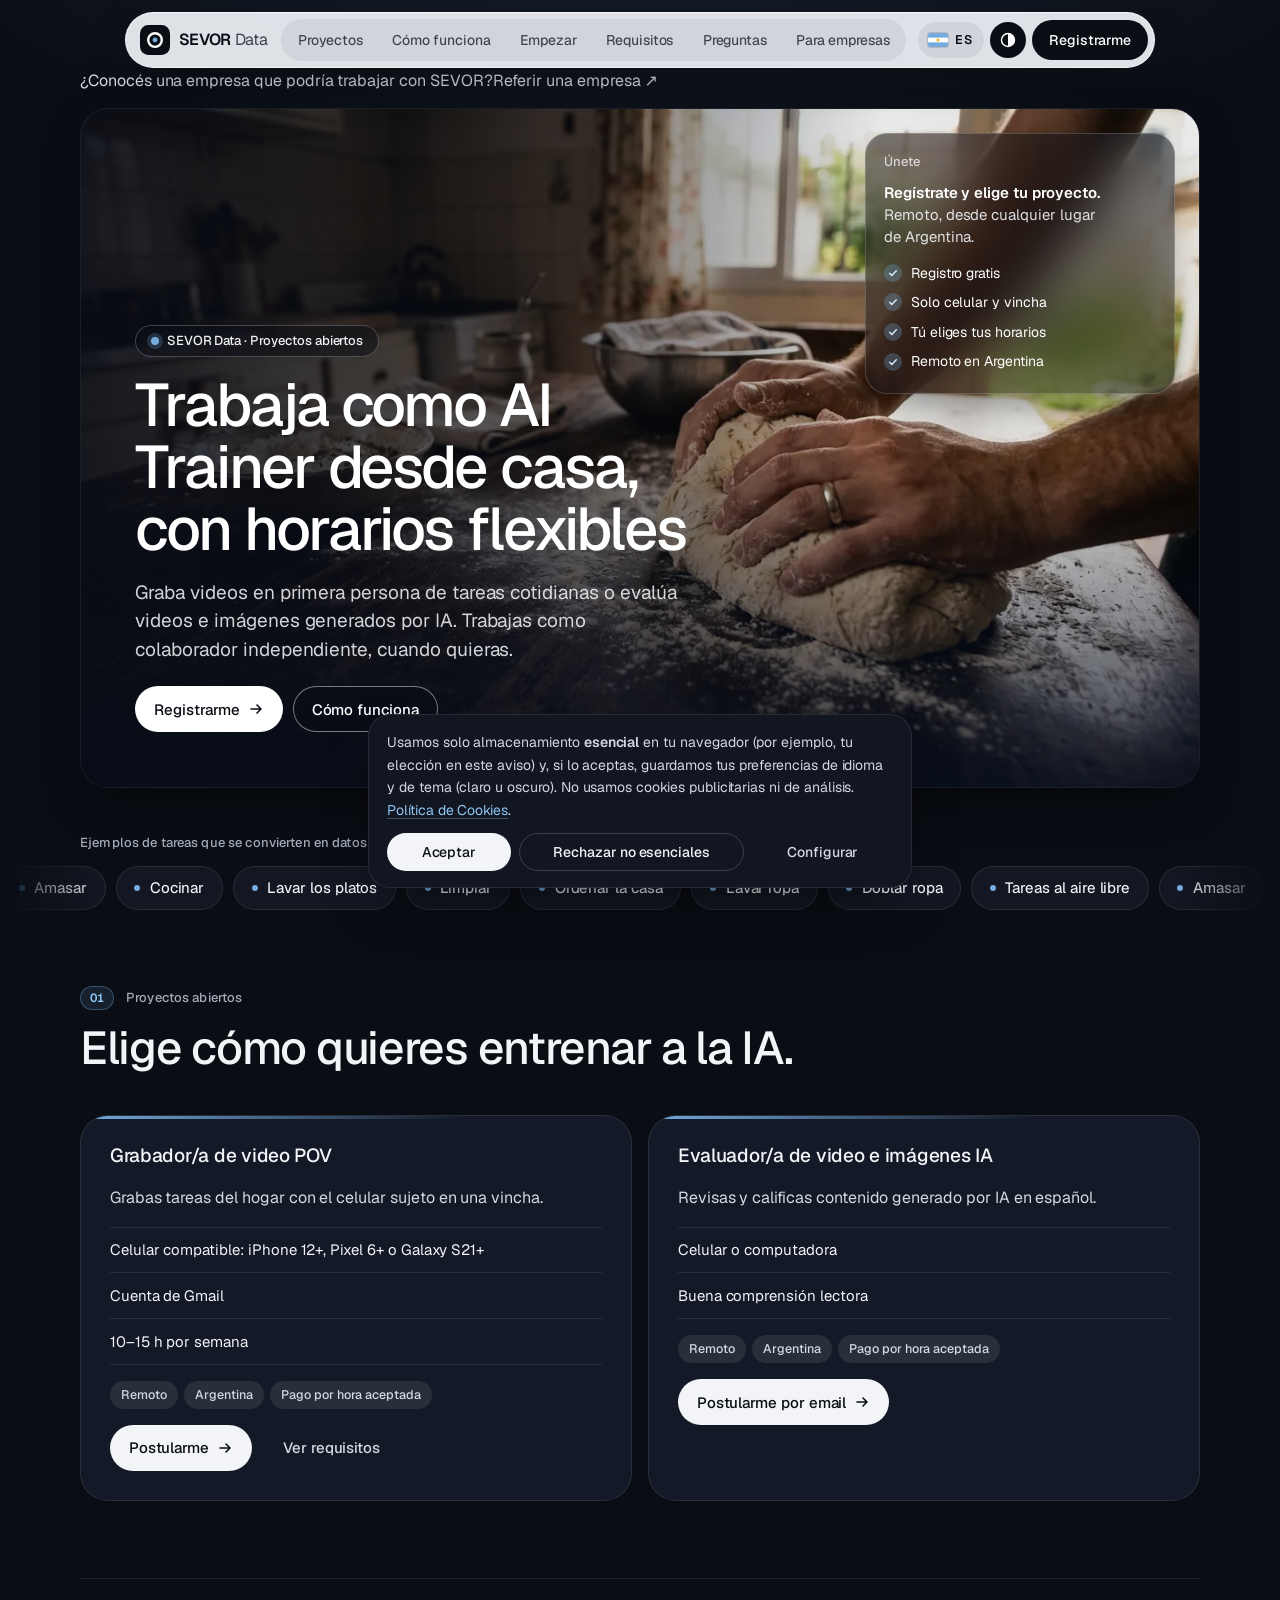
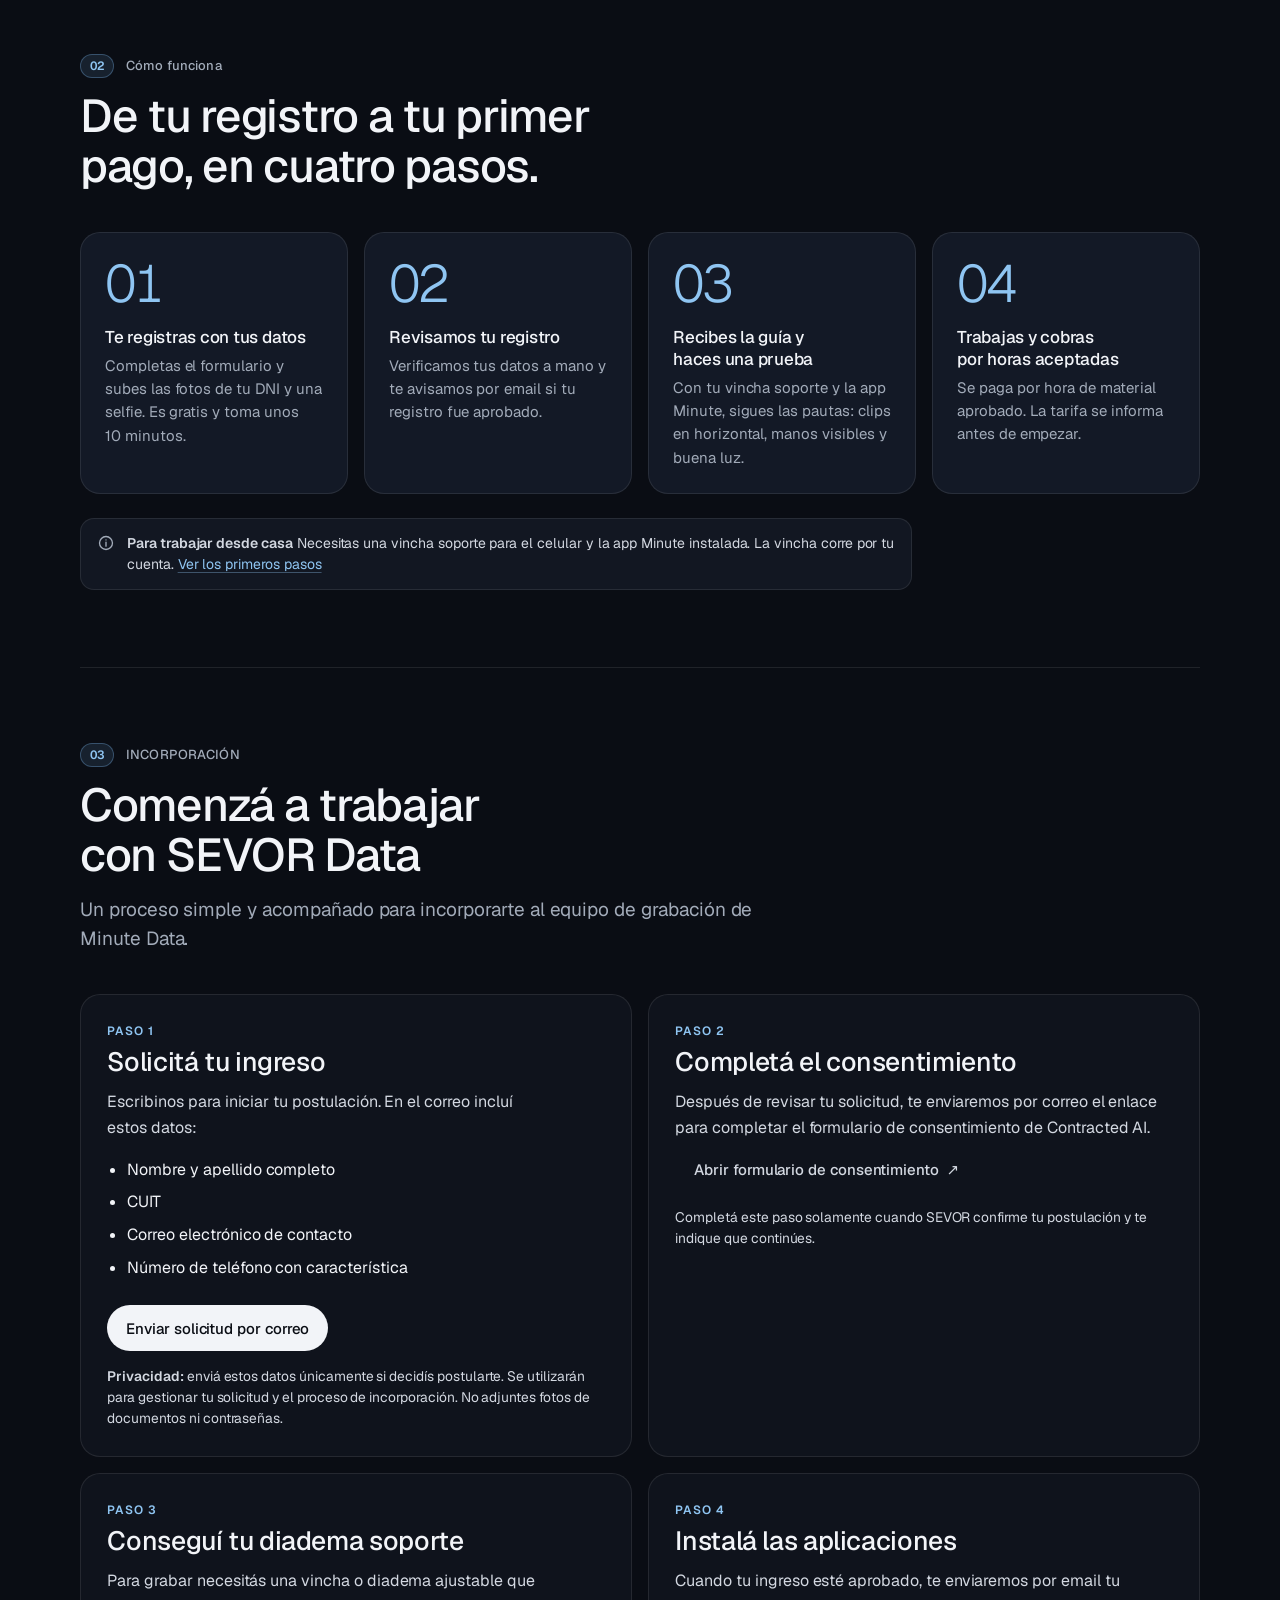
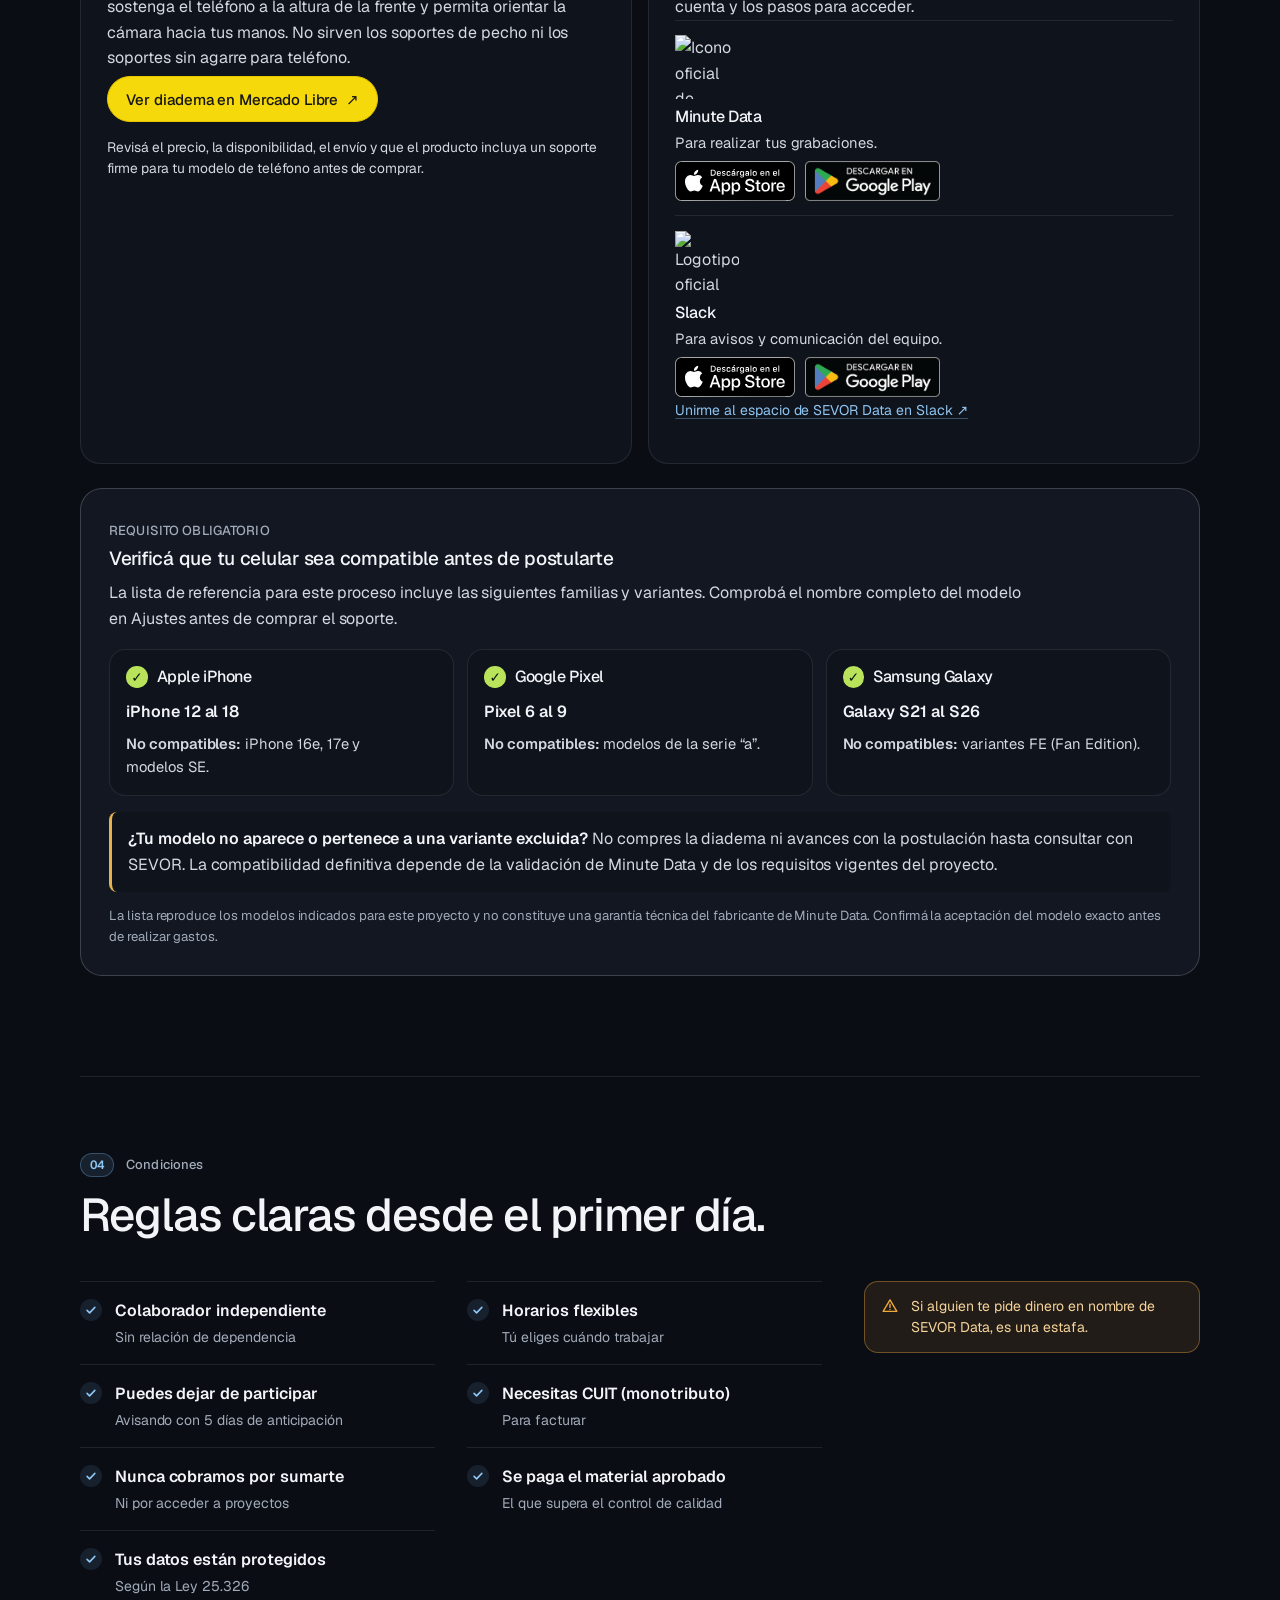
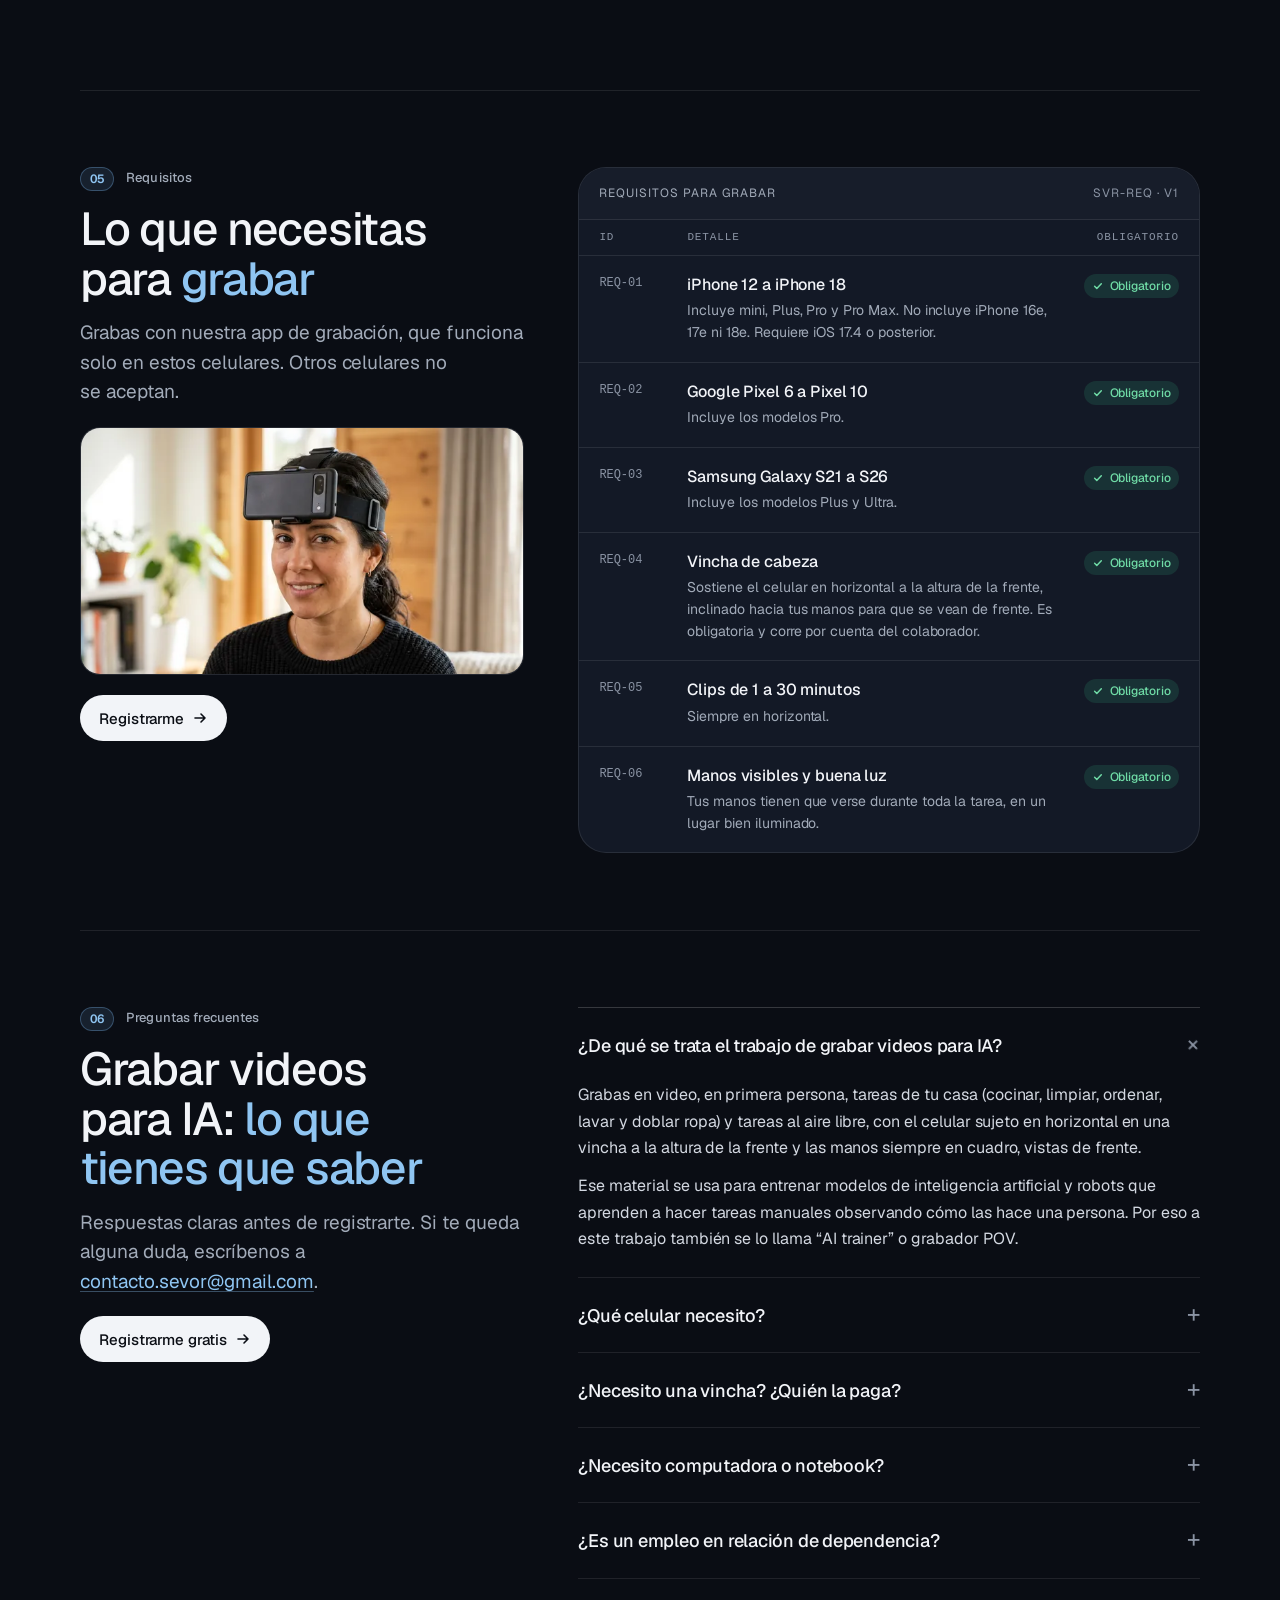
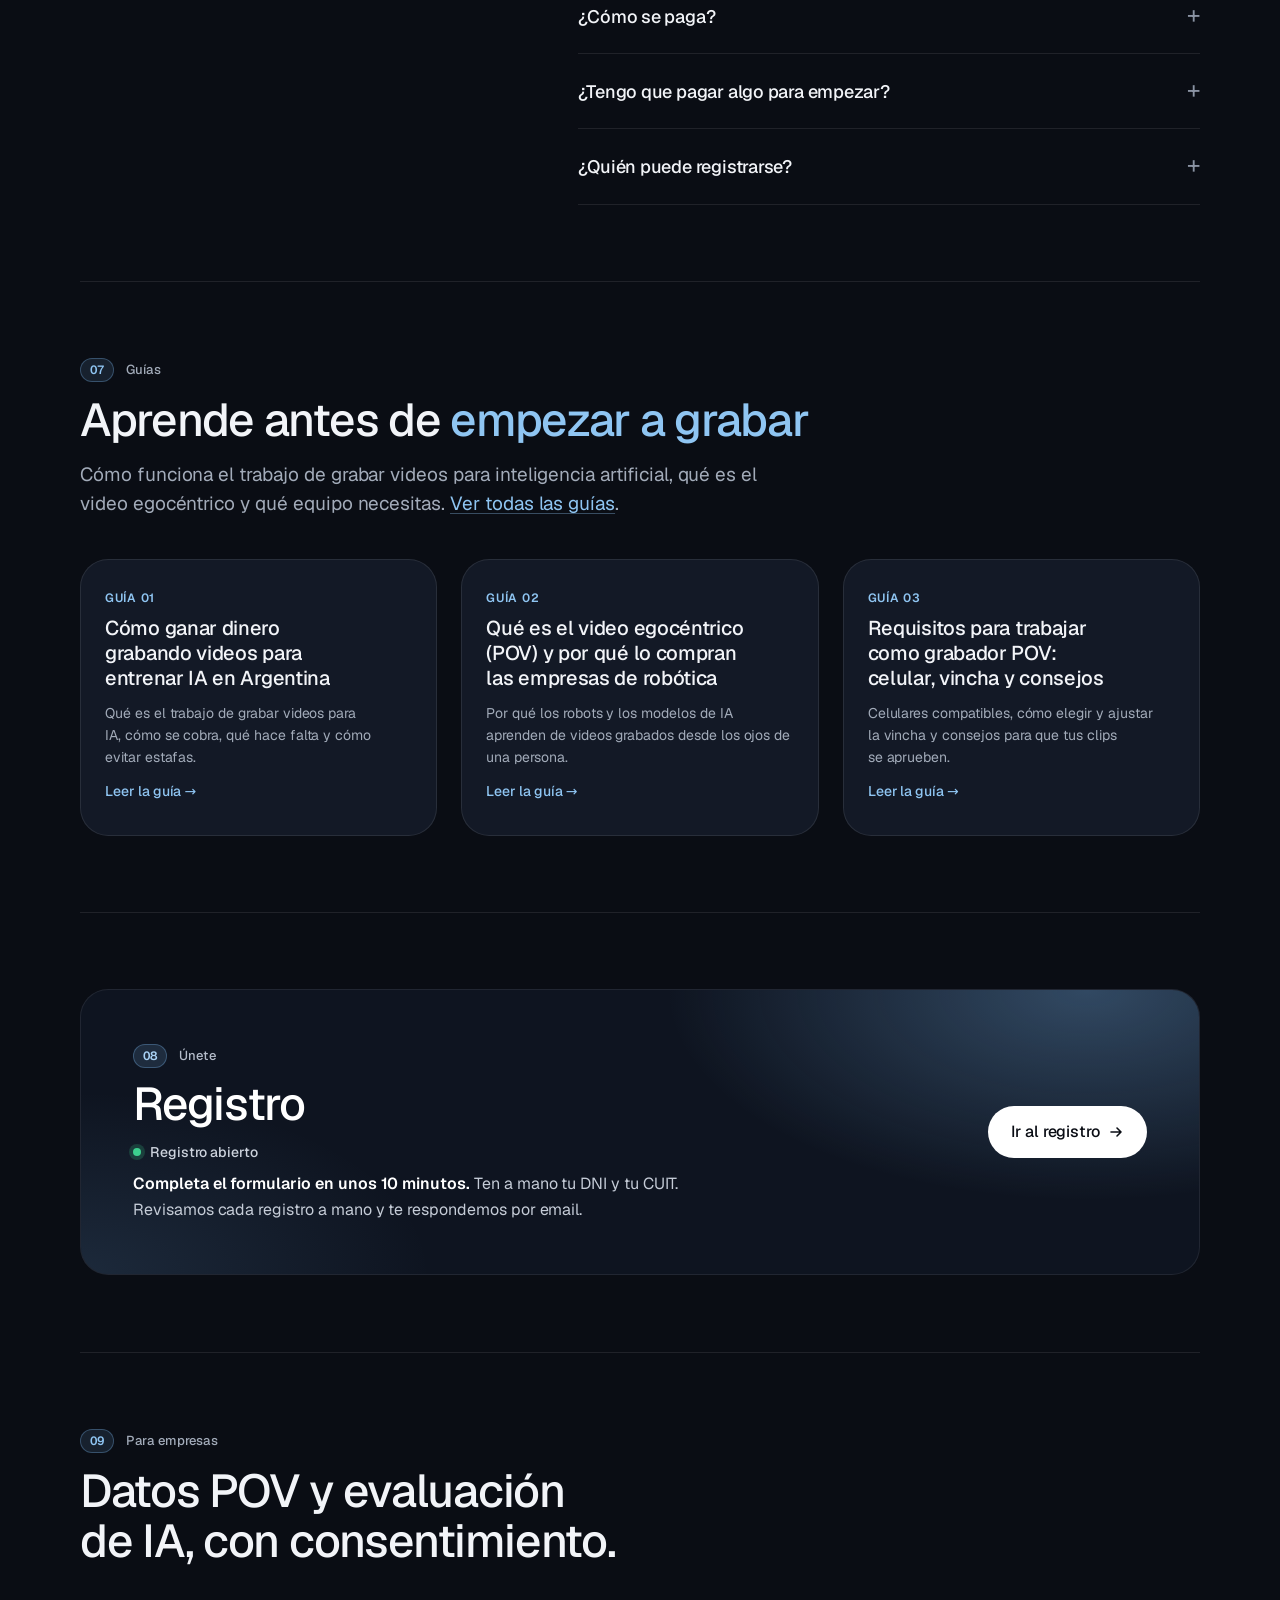
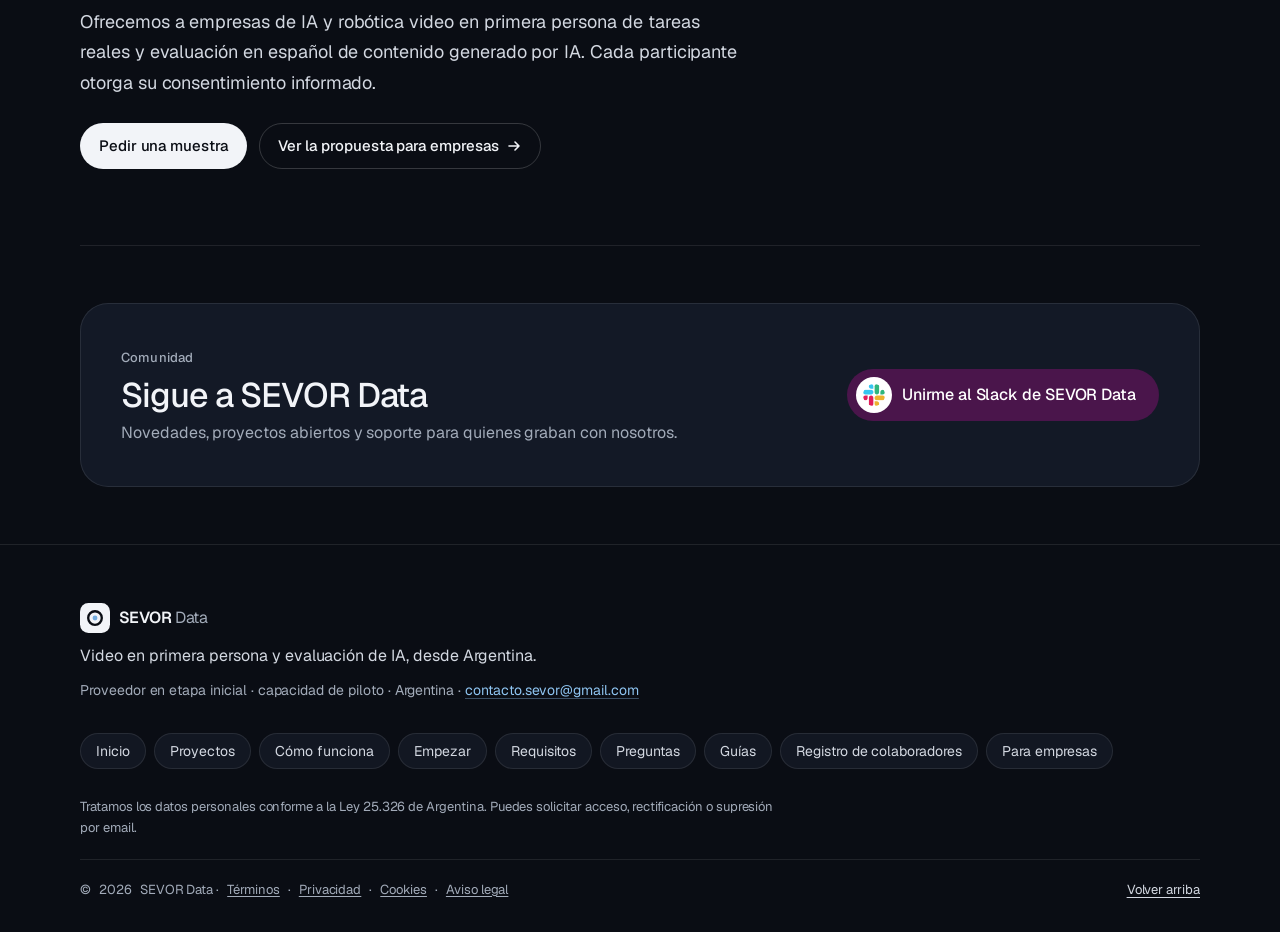
==== commit 71c41cda: "Simplify onboarding and add company referral CTA" ====
--- a/index.html
+++ b/index.html
@@ -181,6 +181,9 @@
     <div class="mobile-menu sx-sheet" id="mobile-menu" hidden><nav aria-label="Móvil"><ul><li><a href="#proyectos" data-i18n="nav.projects">Proyectos</a></li><li><a href="#como-funciona" data-i18n="nav.how">Cómo funciona</a></li><li><a href="#empezar" data-i18n="nav.start">Empezar</a></li><li><a href="#requisitos" data-i18n="nav.req">Requisitos</a></li><li><a href="#preguntas" data-i18n="nav.faq">Preguntas</a></li><li><a href="#empresas" data-i18n="nav.biz">Empresas</a></li></ul></nav><div class="sx-sheet__cta"><a class="btn btn-primary" href="#empezar" data-i18n="co.btn">Registrarme</a></div></div>
   </header>
 
+
+  <div class="sx-referral-strip"><div class="container"><span>¿Conocés una empresa que podría trabajar con SEVOR?</span><a href="https://contracted.ai/interview/7?ref=69JH31DQ&lang=es" target="_blank" rel="noopener noreferrer">Referir una empresa <span aria-hidden="true">↗</span></a></div></div>
+
   <main id="main">
     <!-- ============ HERO ============ -->
     <div class="container sx-hero-wrap">
@@ -324,22 +327,15 @@
 
           <article class="sx-onboard-card reveal d3">
             <p class="sx-req__step">PASO 4</p>
-            <h3>Recibí tus accesos e instalá las aplicaciones</h3>
-            <p>Una vez aprobados los pasos anteriores, SEVOR te enviará por correo tu cuenta corporativa, una contraseña temporal y las instrucciones para ingresar. No compartas tus credenciales.</p>
-            <div class="sx-onboard-app">
-              <div><h4>Minute Data</h4><p>Aplicación donde realizarás las grabaciones.</p></div>
-              <div class="store-badges">
-                <a class="store-badge" data-cfg-href="minute_ios" href="#" target="_blank" rel="noopener"><img src="assets/img/brands/app-store-badge-es.svg" width="120" height="40" alt="Descargar Minute Data en App Store"></a>
-                <a class="store-badge" data-cfg-href="minute_android" href="#" target="_blank" rel="noopener"><img src="assets/img/brands/google-play-badge-es.png" width="135" height="40" alt="Descargar Minute Data en Google Play"></a>
-              </div>
+            <h3>Instalá las aplicaciones</h3>
+            <p>Cuando tu ingreso esté aprobado, te enviaremos por email tu cuenta y los pasos para acceder.</p>
+            <div class="sx-onboard-app sx-app-row">
+              <img class="sx-app-logo" src="https://play-lh.googleusercontent.com/L-rhC0HW7kPcNGtmWMZuDOu0V550G-2VTmpKzeRL4UbVEHGOLp8PwJrXRVMwuHlsscQ57Tz5tHJ6x0XkHEgu=w240-h240" width="64" height="64" alt="Icono oficial de Minute Data">
+              <div class="sx-app-copy"><h4>Minute Data</h4><p>Para realizar tus grabaciones.</p><div class="store-badges"><a class="store-badge" data-cfg-href="minute_ios" href="#" target="_blank" rel="noopener"><img src="assets/img/brands/app-store-badge-es.svg" width="120" height="40" alt="Descargar en App Store"></a><a class="store-badge" data-cfg-href="minute_android" href="#" target="_blank" rel="noopener"><img src="assets/img/brands/google-play-badge-es.png" width="135" height="40" alt="Descargar en Google Play"></a></div></div>
             </div>
-            <div class="sx-onboard-app">
-              <div><h4>Slack</h4><p>Canal de comunicación, avisos y soporte de SEVOR Data.</p></div>
-              <div class="store-badges">
-                <a class="store-badge" data-cfg-href="slack_ios" href="#" target="_blank" rel="noopener"><img src="assets/img/brands/app-store-badge-es.svg" width="120" height="40" alt="Descargar Slack en App Store"></a>
-                <a class="store-badge" data-cfg-href="slack_android" href="#" target="_blank" rel="noopener"><img src="assets/img/brands/google-play-badge-es.png" width="135" height="40" alt="Descargar Slack en Google Play"></a>
-              </div>
-              <a class="link small" data-cfg-href="slack_invite" href="#" target="_blank" rel="noopener" hidden>Unirme al espacio de SEVOR Data en Slack ↗</a>
+            <div class="sx-onboard-app sx-app-row">
+              <img class="sx-app-logo sx-app-logo--slack" src="https://d34u8crftukxnk.cloudfront.net/slackpress/prod/sites/6/logo-2.png" width="64" height="64" alt="Logotipo oficial de Slack">
+              <div class="sx-app-copy"><h4>Slack</h4><p>Para avisos y comunicación del equipo.</p><div class="store-badges"><a class="store-badge" data-cfg-href="slack_ios" href="#" target="_blank" rel="noopener"><img src="assets/img/brands/app-store-badge-es.svg" width="120" height="40" alt="Descargar en App Store"></a><a class="store-badge" data-cfg-href="slack_android" href="#" target="_blank" rel="noopener"><img src="assets/img/brands/google-play-badge-es.png" width="135" height="40" alt="Descargar en Google Play"></a></div><a class="link small" data-cfg-href="slack_invite" href="#" target="_blank" rel="noopener" hidden>Unirme al espacio de SEVOR Data en Slack ↗</a></div>
             </div>
           </article>
         </div>
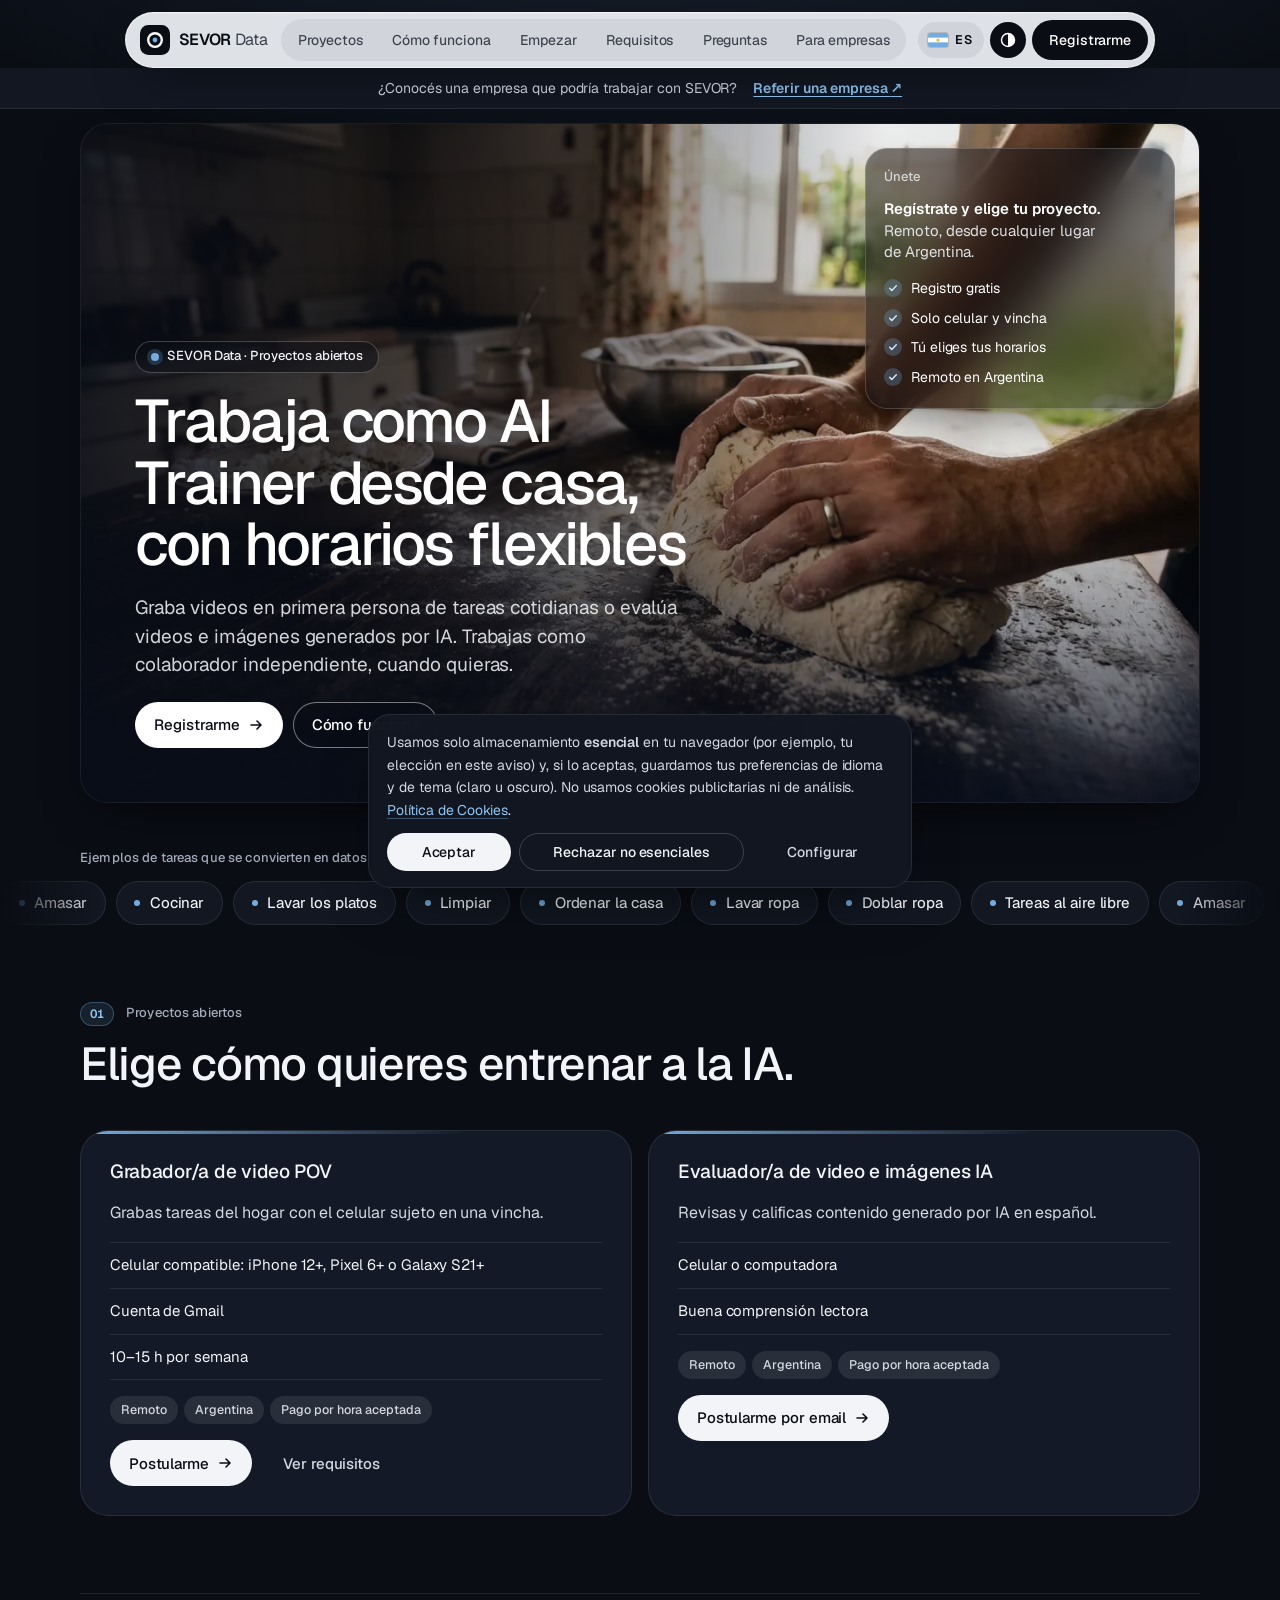
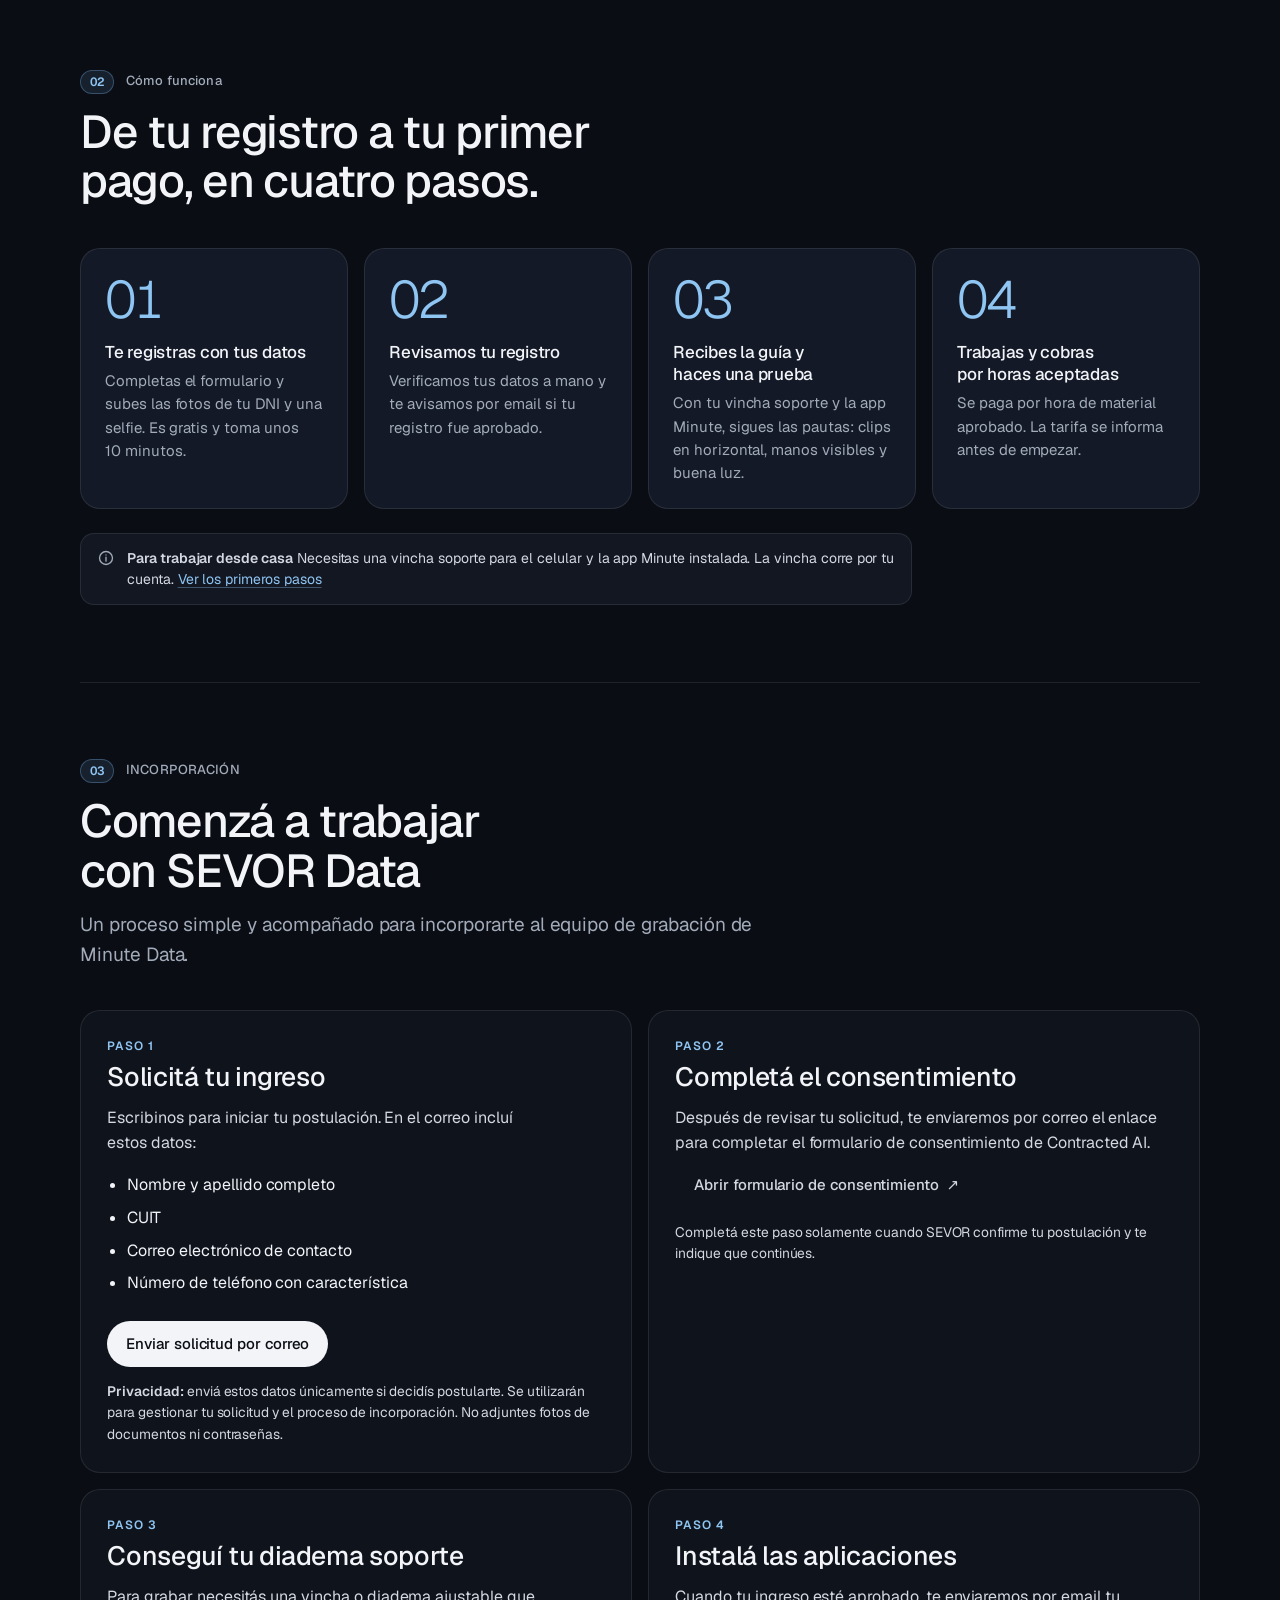
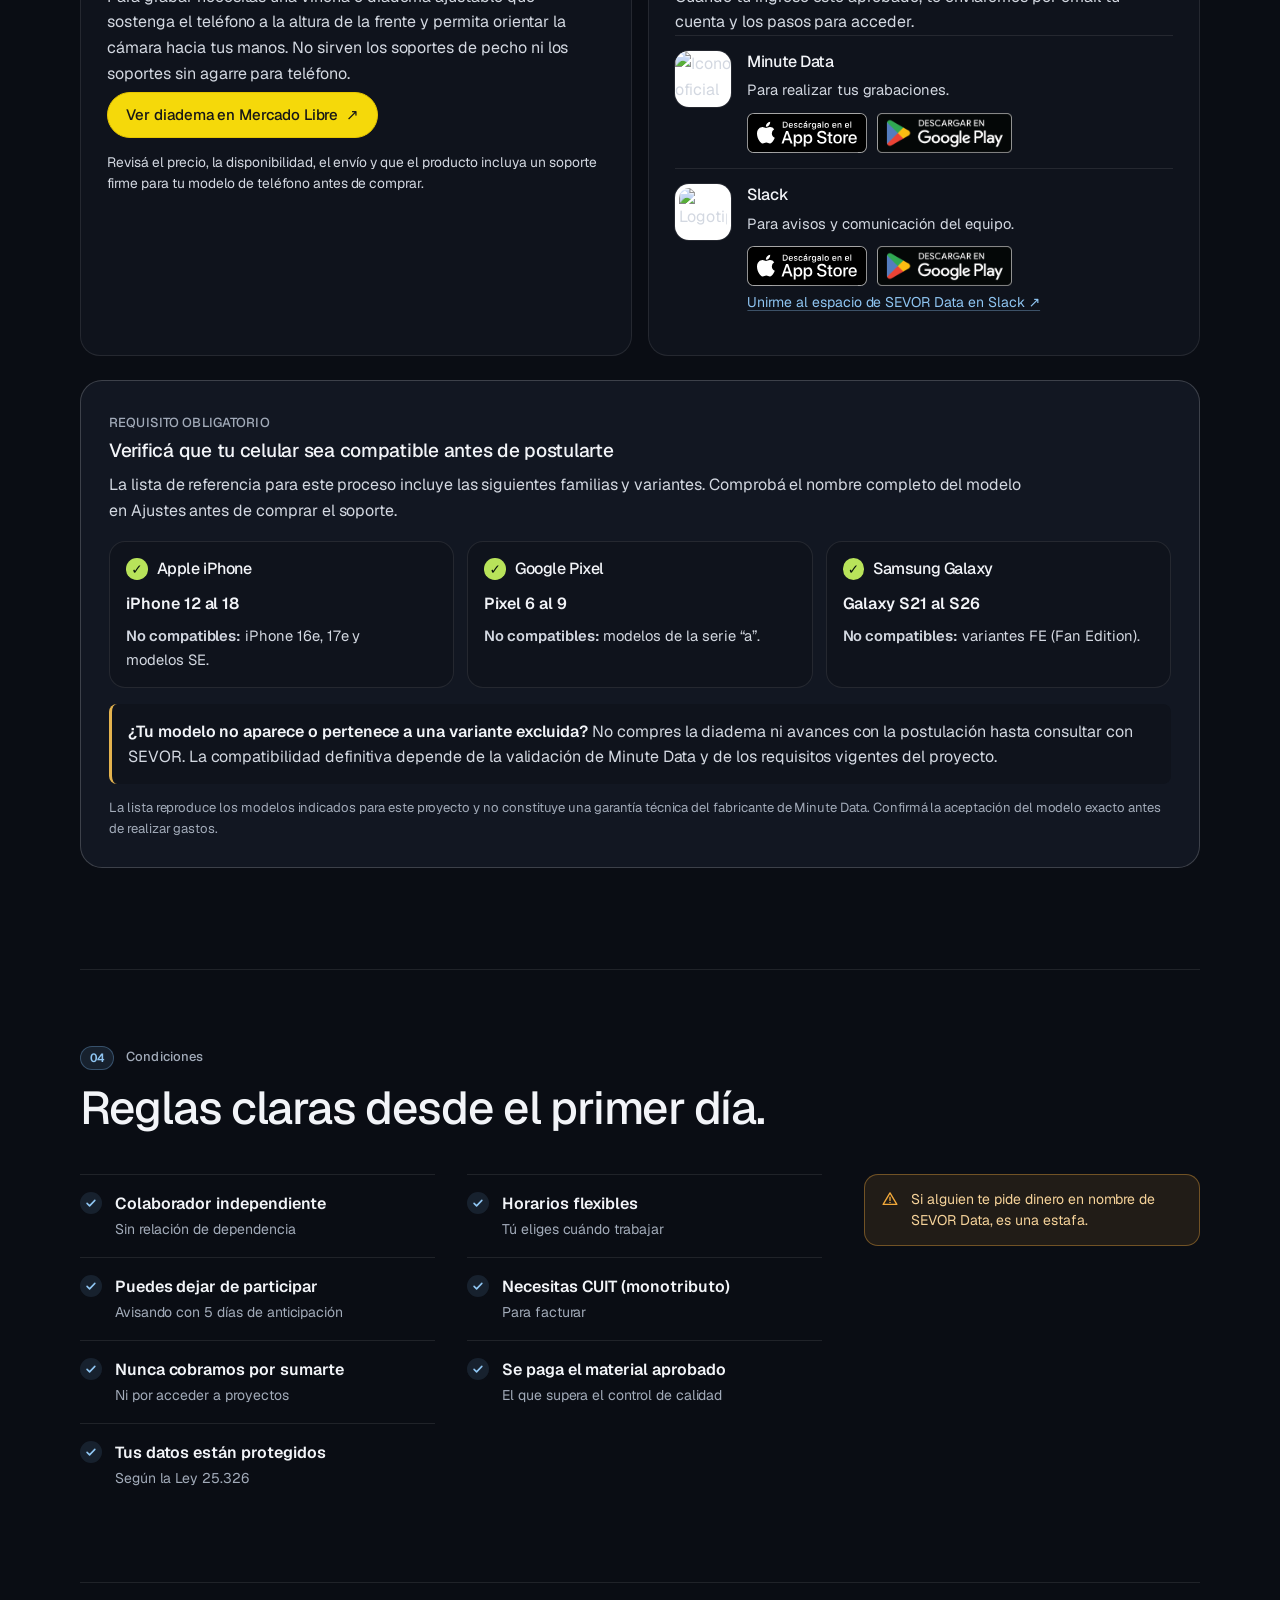
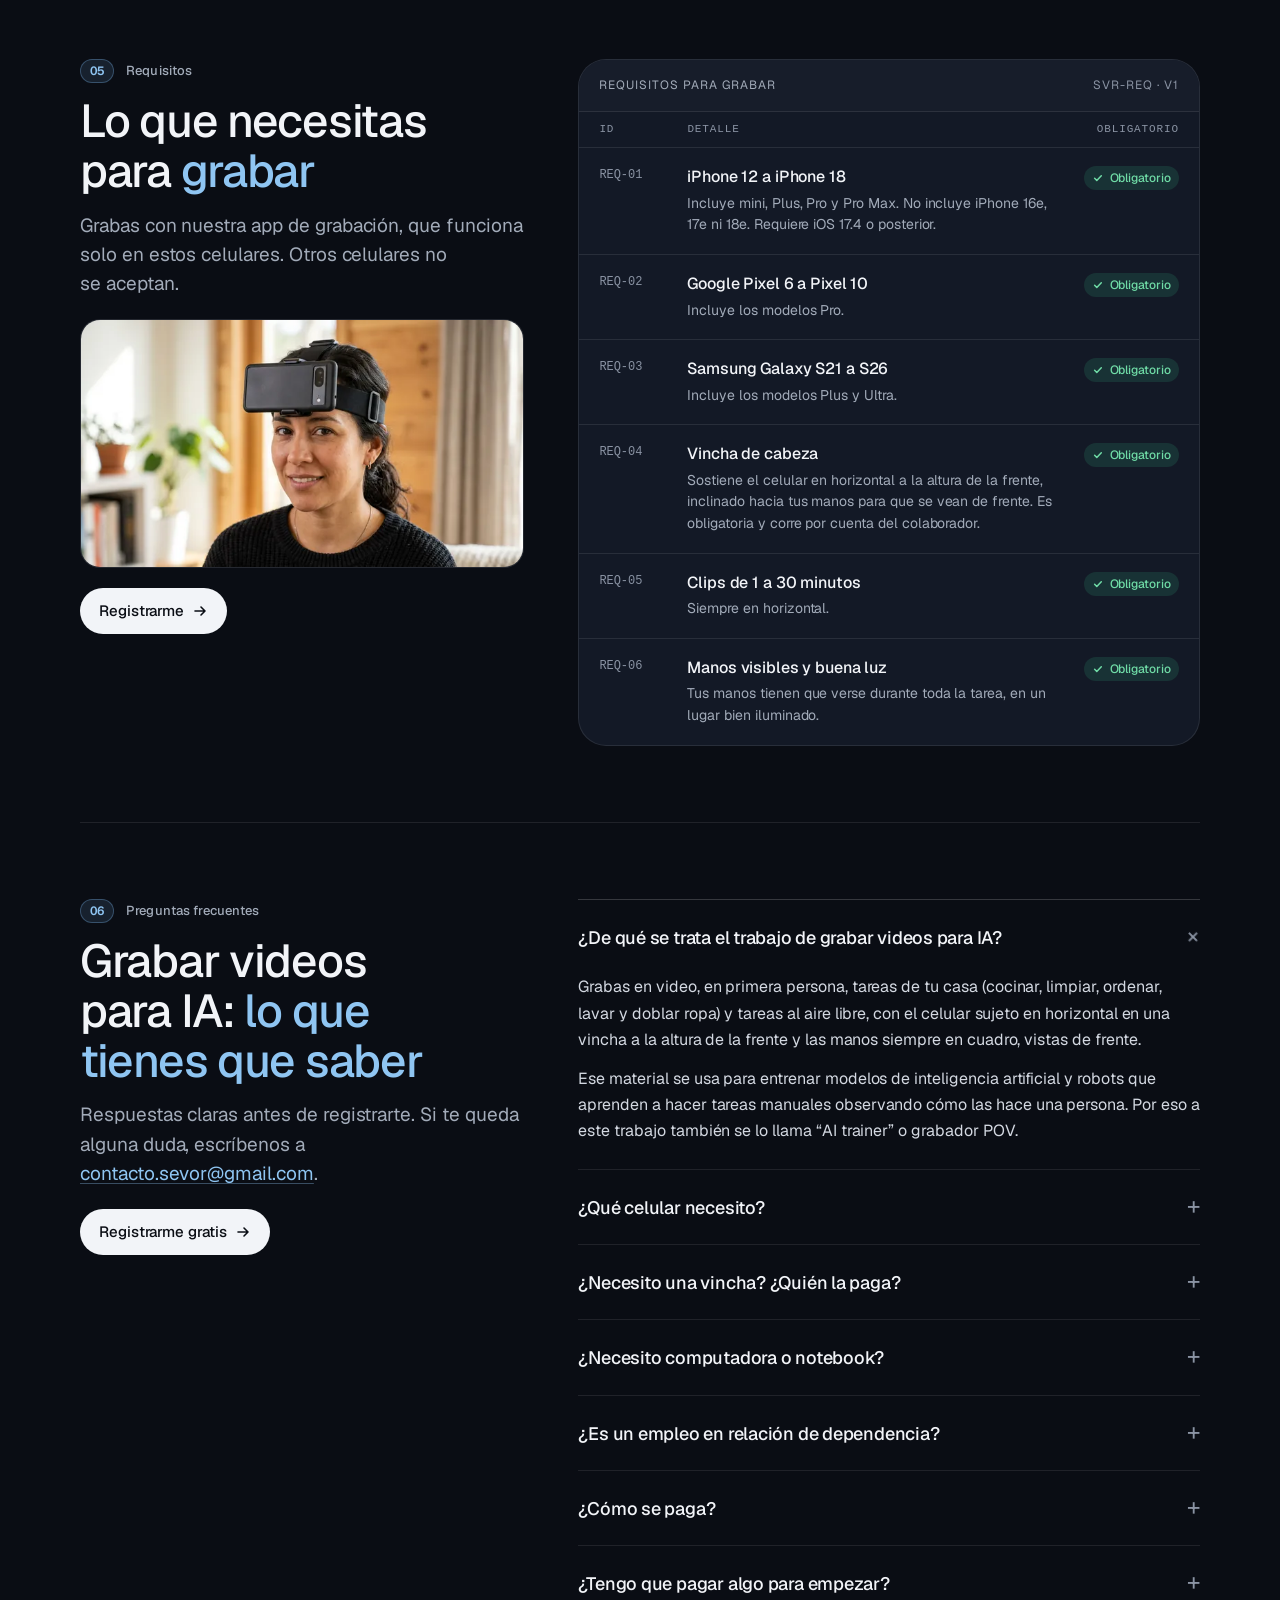
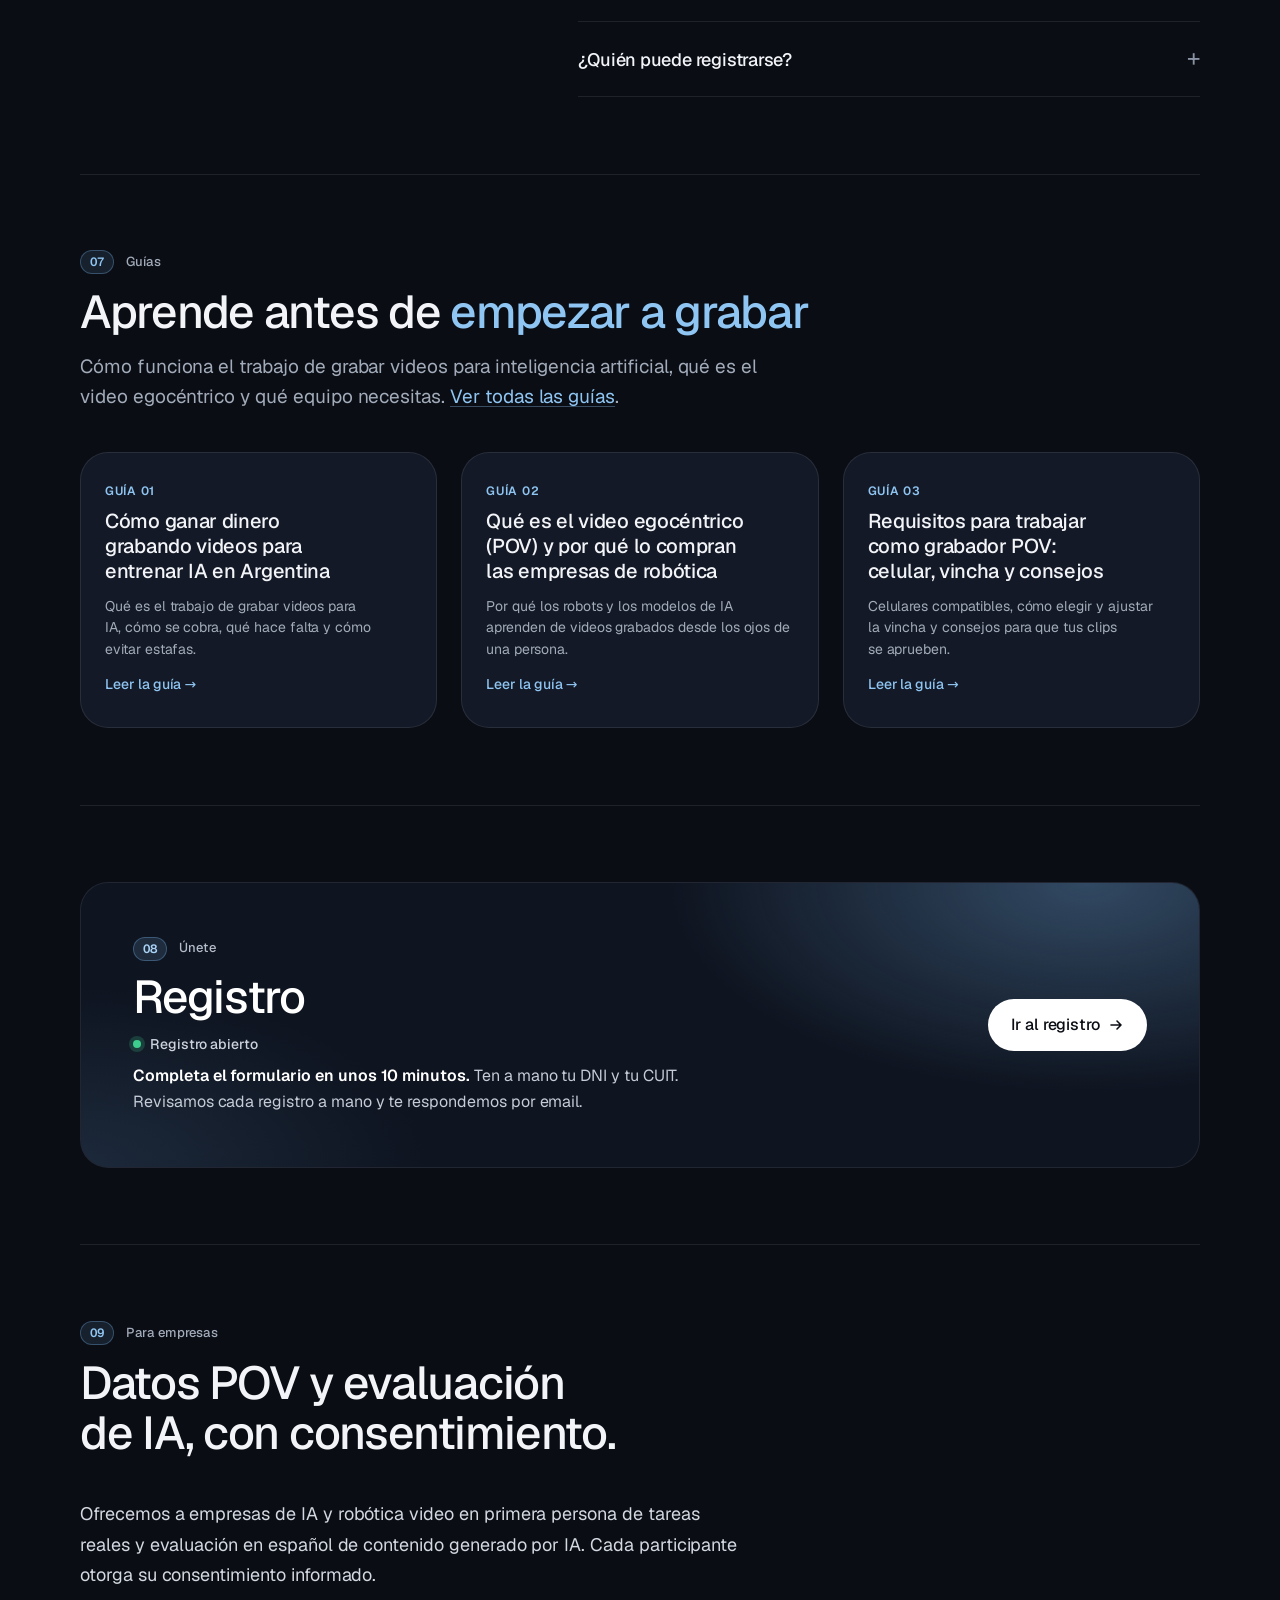
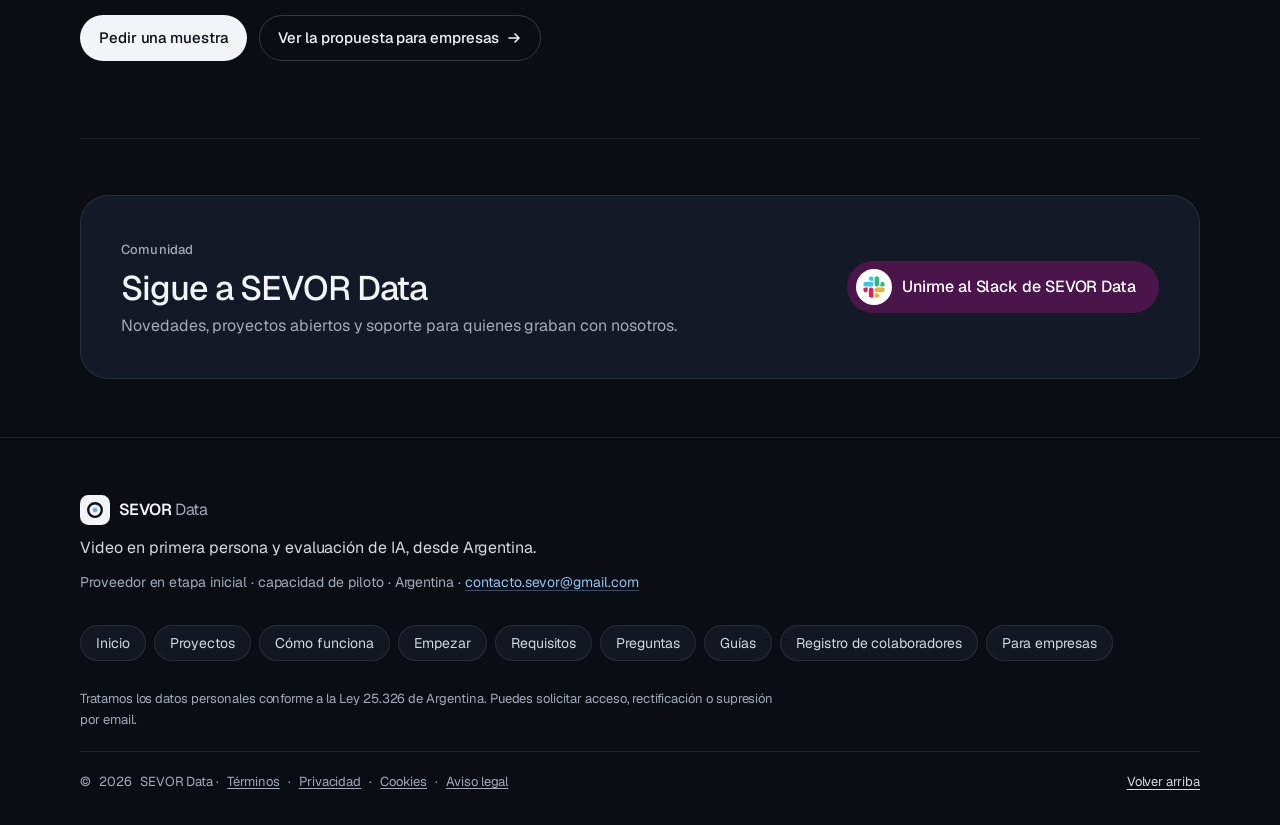
==== commit b727efe7: "Refresh onboarding and referral styles cache" ====
--- a/index.html
+++ b/index.html
@@ -34,7 +34,7 @@
         imagesizes="(min-width: 1180px) 1120px, 96vw">
   <link rel="preload" as="font" type="font/woff2" href="assets/fonts/geist-latin.woff2" crossorigin>
   <link rel="stylesheet" href="assets/css/style.css?v=20261111">
-  <link rel="stylesheet" href="assets/css/sevor.css?v=20261113">
+  <link rel="stylesheet" href="assets/css/sevor.css?v=20261114">
   <script type="application/ld+json">
 {
   "@context": "https://schema.org",
--- a/assets/css/sevor.css
+++ b/assets/css/sevor.css
@@ -586,3 +586,18 @@
 .sx-onboard-app p { margin:.2rem 0 .4rem; color:var(--ink-2); font-size:.92rem; }
 .sx-onboard-app .store-badges { flex-wrap:wrap; }
 @media(max-width:760px) { .sx-onboard-flow { grid-template-columns:1fr; } .sx-onboard-cta { width:100%; } }
+
+
+/* Referral CTA: visible at first contact, without competing with the main signup. */
+.sx-referral-strip { position:relative; z-index:2; background:var(--surface); border-bottom:1px solid var(--line); }
+.sx-referral-strip .container { display:flex; align-items:center; justify-content:center; gap:.65rem 1rem; flex-wrap:wrap; padding:.55rem 1rem; text-align:center; font-size:.875rem; color:var(--ink-2); }
+.sx-referral-strip a { color:var(--celeste-ink); font-weight:650; text-decoration:underline; text-underline-offset:3px; }
+.sx-referral-hero { border:1px solid rgba(255,255,255,.42)!important; color:#fff!important; background:rgba(255,255,255,.1)!important; }
+.sx-app-row { display:flex; align-items:flex-start; gap:1rem; padding:.95rem 0; border-top:1px solid var(--line); }
+.sx-app-logo { display:block; flex:0 0 56px; width:56px; height:56px; border-radius:14px; object-fit:cover; background:#fff; box-shadow:0 0 0 1px var(--line); }
+.sx-app-logo--slack { object-fit:contain; padding:4px; }
+.sx-app-copy { min-width:0; display:grid; gap:.35rem; }
+.sx-app-copy h4 { margin:0; }
+.sx-app-copy p { margin:0; }
+.sx-app-copy .store-badges { margin-top:.35rem; }
+@media(max-width:600px){ .sx-referral-strip .container { font-size:.82rem; gap:.3rem .55rem; } .sx-app-row { gap:.75rem; } .sx-app-logo { width:48px;height:48px;flex-basis:48px;border-radius:12px; } .sx-app-copy .store-badges { gap:.4rem; } .sx-app-copy .store-badge img { height:34px; } }
